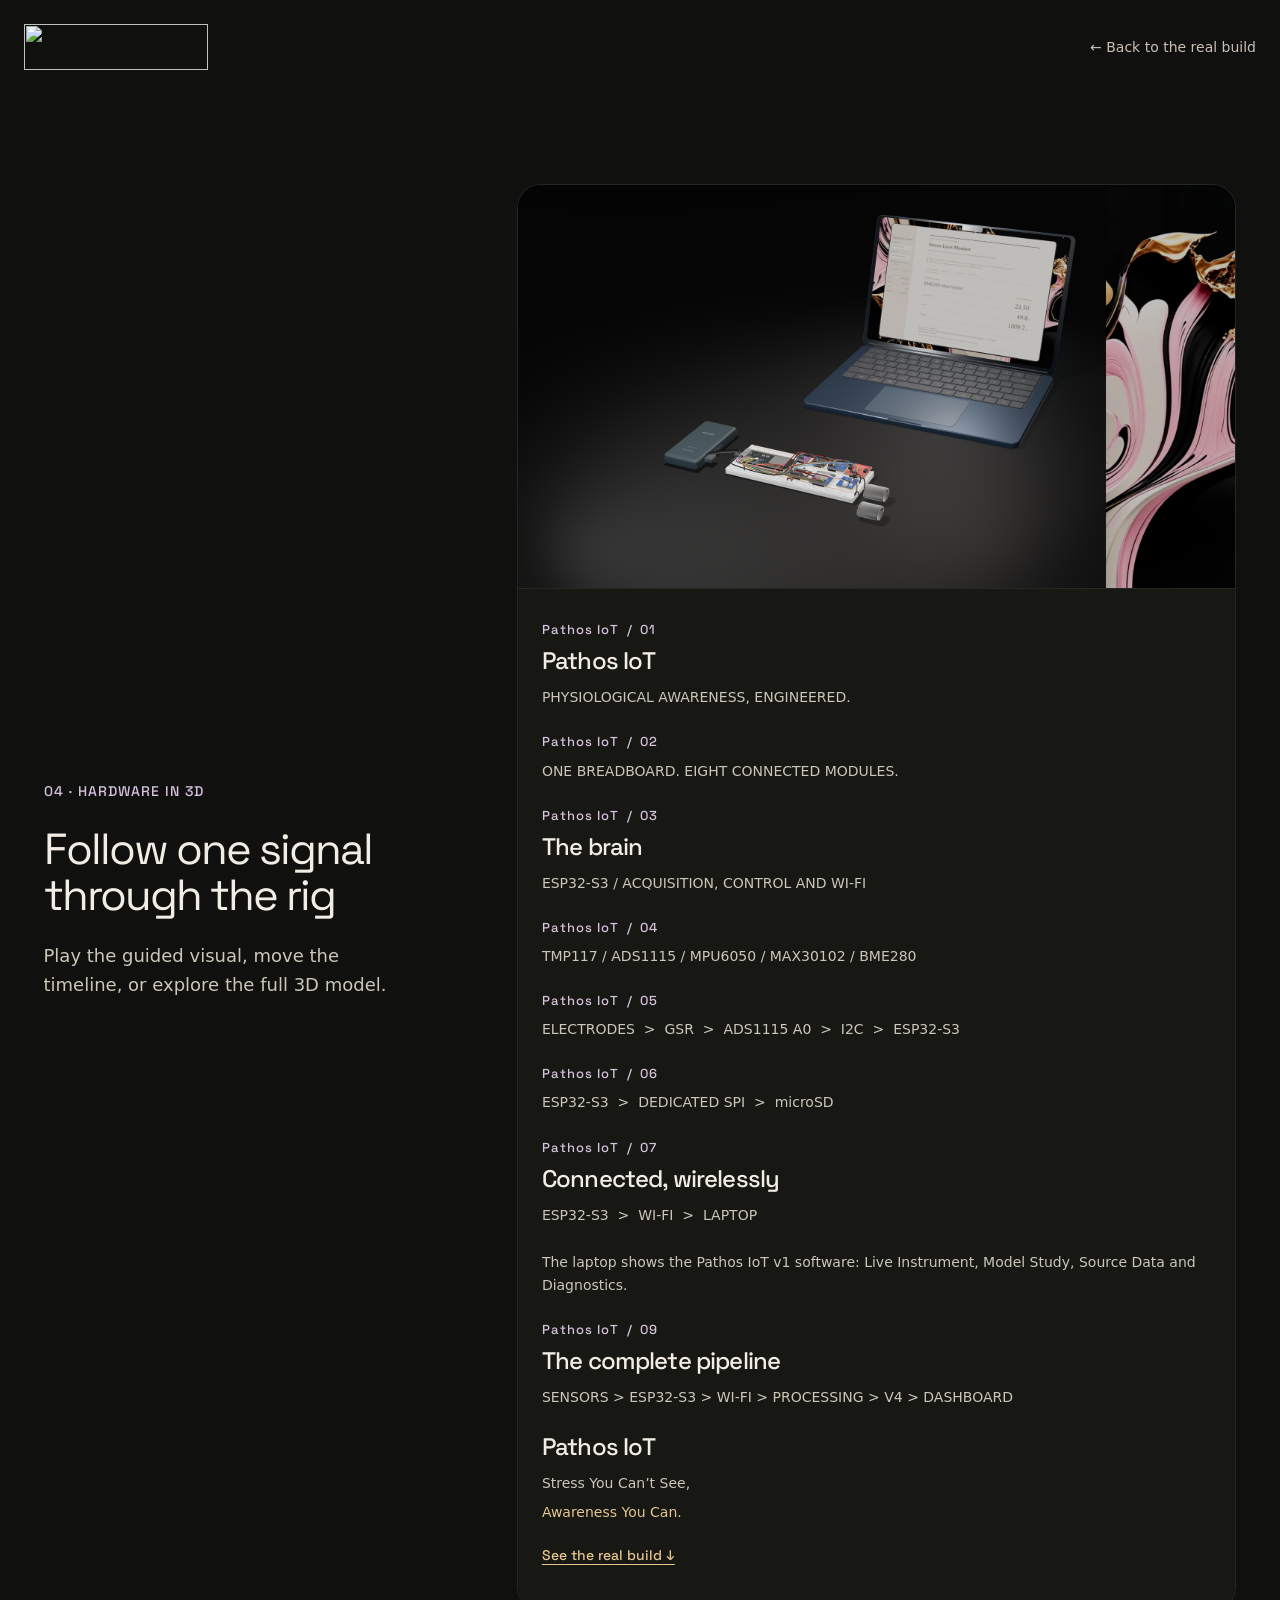
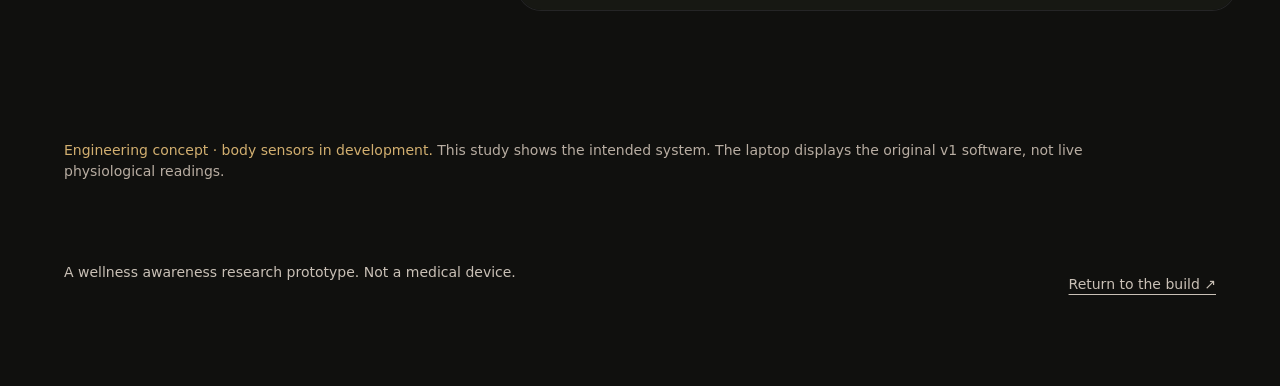
==== hardware.html @ 77ce7b6a "Unify accessible design and add adaptive guided hardware playback" ====
<!doctype html>
<html lang="en">
<head>
<meta charset="utf-8">
<meta name="viewport" content="width=device-width, initial-scale=1">
<meta name="theme-color" content="#10100e">
<meta name="description" content="Explore the Pathos IoT hardware concept, from sensors to the dashboard. An interactive engineering study; body sensors are in development.">
<title>Inside the build — Pathos IoT</title>
<link rel="icon" href="favicon.ico" sizes="any">
    <link rel="icon" href="assets/brand/pathos-iot-icon.svg" type="image/svg+xml">
<link rel="stylesheet" href="integrated.css">
<link rel="preload" href="assets/fonts/eb-garamond-latin-400.woff2" as="font" type="font/woff2" crossorigin>
<link rel="preload" href="assets/fonts/figtree-latin-variable.woff2" as="font" type="font/woff2" crossorigin>
<style>
@font-face{font-family:"EB Garamond";font-weight:400;font-style:normal;font-display:swap;src:url("assets/fonts/eb-garamond-latin-400.woff2") format("woff2")}
@font-face{font-family:"Figtree";font-weight:300 900;font-style:normal;font-display:swap;src:url("assets/fonts/figtree-latin-variable.woff2") format("woff2")}
:root{--bg:#10100e;--ink:#f3eadf;--text:#c9c0b6;--gold:#96753e;--gold-light:#d2af70;--font-body:'Figtree',system-ui,sans-serif;--font-mono:ui-monospace,Consolas,monospace;--ease:cubic-bezier(.22,1,.36,1)}
*{box-sizing:border-box}html{scroll-behavior:smooth;scroll-padding-top:88px}body{margin:0;background:var(--bg);color:var(--text);font:16px/1.5 var(--font-body)}a{color:inherit;text-underline-offset:5px}button{font:inherit}:focus-visible{outline:2px solid #f0d7ff;outline-offset:4px}h1,h2,h3,p{margin:0}.wrap{width:min(100% - 48px,1200px);margin:auto}.study-nav{position:relative;z-index:20;display:flex;align-items:center;justify-content:space-between;padding:24px;gap:24px;max-width:1320px;margin:auto}.study-nav a{min-height:44px;display:inline-flex;align-items:center;gap:12px;text-decoration:none}.study-brand{letter-spacing:.2em;font-weight:600;color:var(--ink)}.study-back{font-size:14px}.prototype{padding-top:40px}.prototype-head{max-width:900px}.eyebrow{font-size:12px;line-height:16px;letter-spacing:.16em;text-transform:uppercase;color:var(--gold-light);margin-bottom:16px}.heading-2{font-family:'EB Garamond',Georgia,serif;font-size:60px;line-height:1;font-weight:400;color:var(--ink);text-wrap:balance}.sec-tag{margin-top:24px;max-width:640px;font-size:16px}.study-status{margin:24px auto 32px;max-width:1200px;padding:0 24px;color:#b8ada2;font-size:14px}.study-status strong{font-weight:500;color:var(--gold-light)}.study-foot{max-width:1200px;margin:auto;padding:48px 24px 80px;display:flex;justify-content:space-between;gap:24px;flex-wrap:wrap;font-size:14px}.study-foot a{min-height:44px;display:inline-flex;align-items:center}.hw-stage{border-width:1px;border-color:#4b4339;border-radius:16px;box-shadow:none}.hw-bar{background:#171510;color:#b8ada2}.hw-rail-btn{min-height:44px;color:#b8ada2;font-family:var(--font-body);font-size:12px}.hw-rail-btn.is-past{color:#b8ada2}.hw-rail-btn.is-on{color:#e7c78b}.hw-skip,.hw-360,.hw-orbit-btn,.hw-orbit-exit,.hw-label-x{min-height:44px}.hw-orbit-btn,.hw-label-x{min-width:44px}.hw-label-card{padding-right:52px}.hw-clock{color:#b8ada2}.hw-scrub span{background:var(--gold-light)}.hw-hud{--serif:'EB Garamond',Georgia,serif;--sans:var(--font-body)}.study-fallback{padding:24px;max-width:680px;margin:auto}.study-fallback p+p{margin-top:16px}
html.hw-reduced{scroll-behavior:auto}html.hw-reduced .hw-track{height:auto}html.hw-reduced .hw-stage{position:relative;top:0}html.hw-reduced .hw-view{bottom:96px}html.hw-reduced .hw-rail{left:12px;right:12px;top:auto;bottom:8px;transform:none;display:grid;grid-template-columns:repeat(5,1fr);gap:0}html.hw-reduced .hw-rail-btn{display:flex;justify-content:center;padding:0 4px}html.hw-reduced .hw-rail-btn .l{display:none}html.hw-reduced .hw-rail-btn .n{padding:0}html.hw-reduced .hw-rail-btn .n::after{display:none}html.hw-reduced .hw-stage *,html.hw-reduced .hw-stage *::before{animation:none!important;transition:none!important}.hw-reduced .sec-tag::after{content:' Motion is paused. Select a numbered chapter to inspect it.'}
@media(max-width:800px){.heading-2{font-size:48px}.study-nav{padding:16px 24px;gap:16px}.study-back{font-size:12px}.prototype{padding-top:24px}.hw-stage{min-height:0;height:calc(100svh - 96px);width:calc(100% - 32px)}.hw-bar{height:56px}.hw-view{inset:56px 0 0}.hw-orbit-ui{max-width:calc(100% - 16px)}.hw-orbit-exit{font-size:12px}.hw-skip{display:flex;align-items:center}.hw-clock{display:none}.hw-360 span{display:inline}.hw-360{font-size:12px}.hw-rail{display:flex;left:8px;right:8px;top:auto;bottom:8px;transform:none;justify-content:flex-start;overflow-x:auto;scrollbar-width:thin}.hw-rail-btn{flex:0 0 44px;min-width:44px;min-height:44px;padding:0 2px}.hw-rail-btn .l{display:none}.hw-rail-btn .n{padding:0}.hw-rail-btn .n::after{display:none}.hw-view{bottom:56px}}
@media(max-width:380px){.heading-2{font-size:36px}.study-nav{align-items:flex-start}.study-back{max-width:130px;text-align:right}.hw-360 span{display:none}}
.study-skip{position:fixed;top:12px;left:12px;z-index:100;transform:translateY(-160%);background:#e6d4ec;color:#10100e;padding:12px 24px;text-decoration:none}.study-skip:focus{transform:none}
</style>
<script type="importmap">{"imports":{"three":"./assets/vendor/three/three.module.js","three/addons/":"./assets/vendor/three/addons/"}}</script>
  <link rel="stylesheet" href="brand.css">
</head>
<body>
<a class="study-skip" href="#main">Skip to content</a>
<nav class="study-nav" aria-label="Hardware study"><a class="study-brand pathos-iot-brand" href="./" aria-label="Pathos IoT home"><img class="brand-logo" src="assets/brand/pathos-iot-logo.svg" alt="" aria-hidden="true" width="224" height="56"></a><a class="study-back" href="./#product">← Back to the real build</a></nav>
<main id="main">
    <section id="prototype" class="prototype hw-experience" aria-label="Pathos IoT hardware, two ways to explore" data-hw-renderer="guided">
  <div class="wrap hw-experience-shell">
    <div class="hw-experience-copy">
      <header class="sec-head sys-head prototype-head" data-reveal>
                <p class="eyebrow">04 &middot; Hardware in 3D</p>
                <h1 class="heading-2">Follow one signal through the&nbsp;rig</h1>
                <p class="body-3 sec-tag">Play the guided visual, move the timeline, or explore the full 3D model.</p>
            </header>
      <button type="button" class="hw-start" id="hwStart"><span id="hwStartText">Start walkthrough</span><span aria-hidden="true">→</span></button>
      <p class="hw-experience-invite">Want a closer look? Switch to <button type="button" id="hwExplore3D">3D Walkthrough</button>.</p>
      <p class="hw-mode-note" id="hwModeNote" role="status" aria-live="polite">Guided visual is ready to explore.</p>
    </div>
    <div class="hw-experience-main">
      <div class="hw-mode-tabs" role="tablist" aria-label="Hardware viewing mode">
        <button type="button" role="tab" id="hwGuidedTab" aria-selected="true" aria-controls="hwExperiencePanel" tabindex="0" data-hw-mode="guided">Guided Visual</button>
        <button type="button" role="tab" id="hw3DTab" aria-selected="false" aria-controls="hwExperiencePanel" tabindex="-1" data-hw-mode="3d">3D Walkthrough</button>
      </div>
      <div class="hw-experience-panel" id="hwExperiencePanel" role="tabpanel" aria-labelledby="hwGuidedTab">
        <div class="hw-track" id="hwTrack" data-hw-compact="true">
            <div class="hw-stage" id="hwStage">
                <div class="hw-bar">
                    <span class="hw-file"><i class="dot" aria-hidden="true"></i>pathos-hardware.glb</span>
                    <span class="hw-clock" aria-hidden="true"><span id="hwFrame">0001</span> / 2880</span>
                    <button type="button" class="hw-360" id="hw360" aria-pressed="false" hidden><svg viewBox="0 0 20 20" width="15" height="15" aria-hidden="true"><ellipse cx="10" cy="10" rx="8" ry="3.4" fill="none" stroke="currentColor" stroke-width="1.5"/><path d="M14.6 5.6l2.2.9-.9 2.2" fill="none" stroke="currentColor" stroke-width="1.5" stroke-linecap="round" stroke-linejoin="round"/></svg><span>360&deg; view</span></button>
                    <a class="hw-skip" href="./#product">Skip to the build &darr;</a>
                </div>
                <div class="hw-view" id="hwView">
                    <img class="hw-poster" id="hwPoster" src="assets/pathos-hardware-poster.webp" alt="The Pathos IoT prototype on a matte black table: the breadboard rig with its power bank and finger electrodes beside a midnight MacBook showing the Pathos IoT Stress-Lysis Monitor." width="1600" height="900" decoding="async">
                    <p class="hw-status" id="hwStatus" role="status">Preparing the guided visual…</p>
                    <span class="hw-tip" id="hwTip" hidden></span>
                    <div class="hw-label" id="hwLabel" role="status" hidden>
                        <i class="hw-label-dot" aria-hidden="true"></i>
                        <div class="hw-label-card"><strong></strong><span class="hw-label-d"></span><button type="button" class="hw-label-x" aria-label="Close label">&times;</button></div>
                    </div>
                    <div class="hw-orbit-ui" id="hwOrbitUi" hidden>
                        <span class="hw-orbit-hint">Drag to look around &middot; tap a part to label it</span>
                        <button type="button" class="hw-orbit-btn" id="hwZoomIn" aria-label="Zoom in">+</button>
                        <button type="button" class="hw-orbit-btn" id="hwZoomOut" aria-label="Zoom out">&minus;</button>
                        <button type="button" class="hw-orbit-exit" id="hwExit360">Back to walkthrough</button>
                    </div>

                </div>

                <div class="hw-scrub" aria-hidden="true"><span id="hwScrub"></span></div>
            </div>
        </div>
        <div class="hw-player-controls">
          <button type="button" class="hw-play" id="hwPlay" aria-label="Play walkthrough"><span id="hwPlayIcon" aria-hidden="true"><svg viewBox="0 0 16 16" width="14" height="14" fill="currentColor"><path d="M4 2.5 13 8l-9 5.5Z"/></svg></span><span id="hwPlayText">Play</span></button>
          <label class="hw-sr" for="hwSeek">Walkthrough position</label>
          <input type="range" class="hw-seek" id="hwSeek" min="0" max="1000" step="1" value="0" aria-valuetext="Start of the walkthrough">
          <output class="hw-time" id="hwTime" for="hwSeek">0:00 / 0:48</output>
        </div>
        <div class="hw-hud" id="hwHud" aria-live="polite">
                        <article class="hw-chapter" data-hw-current="true" data-shot-start="1" data-shot-end="298" data-start="1" data-end="286" data-rail="Overview">
                            <p class="hw-eyebrow">Pathos IoT&nbsp;&nbsp;/&nbsp;&nbsp;01</p>
                            <h3 class="hw-title hw-title--intro">Pathos IoT</h3>
                            <div class="hw-plate hw-plate--short"><p class="hw-caption">PHYSIOLOGICAL AWARENESS, ENGINEERED.</p></div>
                        </article>
                        <article class="hw-chapter" data-hw-current="false" data-shot-start="298" data-shot-end="688" data-start="298" data-end="676" data-rail="Exploded view">
                            <p class="hw-eyebrow">Pathos IoT&nbsp;&nbsp;/&nbsp;&nbsp;02</p>
                            <div class="hw-plate"><p class="hw-caption">ONE BREADBOARD. EIGHT CONNECTED MODULES.</p></div>
                        </article>
                        <article class="hw-chapter" data-hw-current="false" data-shot-start="688" data-shot-end="898" data-start="688" data-end="886" data-rail="The brain">
                            <p class="hw-eyebrow">Pathos IoT&nbsp;&nbsp;/&nbsp;&nbsp;03</p>
                            <h3 class="hw-title">The brain</h3>
                            <div class="hw-plate"><p class="hw-caption">ESP32-S3 / ACQUISITION, CONTROL AND WI-FI</p></div>
                        </article>
                        <article class="hw-chapter" data-hw-current="false" data-shot-start="898" data-shot-end="1198" data-start="898" data-end="1194" data-rail="Sensor highway">
                            <p class="hw-eyebrow">Pathos IoT&nbsp;&nbsp;/&nbsp;&nbsp;04</p>
                            <div class="hw-plate"><p class="hw-caption">TMP117 / ADS1115 / MPU6050 / MAX30102 / BME280</p></div>
                        </article>
                        <article class="hw-chapter" data-hw-current="false" data-shot-start="1198" data-shot-end="1498" data-start="1198" data-end="1486" data-rail="GSR data path">
                            <p class="hw-eyebrow">Pathos IoT&nbsp;&nbsp;/&nbsp;&nbsp;05</p>
                            <div class="hw-plate"><p class="hw-caption">ELECTRODES&nbsp;&nbsp;&gt;&nbsp;&nbsp;GSR&nbsp;&nbsp;&gt;&nbsp;&nbsp;ADS1115 A0&nbsp;&nbsp;&gt;&nbsp;&nbsp;I2C&nbsp;&nbsp;&gt;&nbsp;&nbsp;ESP32-S3</p></div>
                        </article>
                        <article class="hw-chapter" data-hw-current="false" data-shot-start="1498" data-shot-end="1678" data-start="1498" data-end="1666" data-rail="Storage">
                            <p class="hw-eyebrow">Pathos IoT&nbsp;&nbsp;/&nbsp;&nbsp;06</p>
                            <div class="hw-plate"><p class="hw-caption">ESP32-S3&nbsp;&nbsp;&gt;&nbsp;&nbsp;DEDICATED SPI&nbsp;&nbsp;&gt;&nbsp;&nbsp;microSD</p></div>
                        </article>
                        <article class="hw-chapter" data-hw-current="false" data-shot-start="1678" data-shot-end="1948" data-start="1678" data-end="1936" data-rail="Wi-Fi">
                            <p class="hw-eyebrow">Pathos IoT&nbsp;&nbsp;/&nbsp;&nbsp;07</p>
                            <h3 class="hw-title">Connected, wirelessly</h3>
                            <div class="hw-plate"><p class="hw-caption">ESP32-S3&nbsp;&nbsp;&gt;&nbsp;&nbsp;WI-FI&nbsp;&nbsp;&gt;&nbsp;&nbsp;LAPTOP</p></div>
                        </article>
                        <article class="hw-chapter" data-hw-current="false" data-shot-start="1948" data-shot-end="2248" data-start="0" data-end="0" data-rail="Laptop">
                            <p class="hw-sr">The laptop shows the Pathos IoT v1 software: Live Instrument, Model Study, Source Data and Diagnostics.</p>
                        </article>
                        <article class="hw-chapter" data-hw-current="false" data-shot-start="2248" data-shot-end="2518" data-start="2248" data-end="2506" data-rail="Full pipeline">
                            <p class="hw-eyebrow">Pathos IoT&nbsp;&nbsp;/&nbsp;&nbsp;09</p>
                            <h3 class="hw-title">The complete pipeline</h3>
                            <div class="hw-plate"><p class="hw-caption">SENSORS &gt; ESP32-S3 &gt; WI-FI &gt; PROCESSING &gt; V4 &gt; DASHBOARD</p></div>
                        </article>
                        <article class="hw-chapter hw-chapter--final" data-hw-current="false" data-shot-start="2518" data-shot-end="2881" data-start="2598" data-end="2881" data-rail="Reassembly">
                            <h3 class="hw-title hw-title--final">Pathos IoT</h3>
                            <div class="hw-plate hw-plate--final"><p class="hw-line hw-line--ink">Stress You Can&rsquo;t See,</p><p class="hw-line hw-line--gold">Awareness You Can.</p></div>
                            <a class="hw-cta" href="./#product">See the real build &darr;</a>
                        </article>
                    </div>
      </div>
      <nav class="hw-rail" id="hwRail" aria-label="Walkthrough chapters"></nav>
    </div>
  </div>
</section>


<p class="study-status"><strong>Engineering concept · body sensors in development.</strong> This study shows the intended system. The laptop displays the original v1 software, not live physiological readings.</p>
<noscript><div class="study-fallback"><p>The still above shows the Pathos IoT concept. The working prototype uses an ESP32 and BME280 room sensor; physiological sensors are part of MVP 2.</p><p>Enable JavaScript for the interactive hardware study, or <a href="./#product">see the real prototype photographs</a>.</p></div></noscript>
</main>
<footer class="study-foot"><p>A wellness awareness research prototype. Not a medical device.</p><a href="./#product">Return to the build ↗</a></footer>
<script type="module" src="hardware-launch.js"></script>
</body>
</html>
---- integrated.css ----
/* styles.css */
/* ==========================================================================
   PATHOS — site styles
   Layout: narrow centred column, floating nav card, halftone hero art,
   product preview in a device frame. Palette: cream / black / gold / pink.
   ========================================================================== */

:root {
  --bg: #f3e9e1;
  --surface: #fbf7f2;
  --surface-2: #efe3d8;
  --ink: #0a0806;
  --text: #4a4038;
  --muted: #7d7166;
  --faint: #a2978b;
  --gold: #7b5d23;
  --gold-light: #d2af70;
  --pink: #f0a3bb;
  --pink-deep: #b8577a;
  --line: rgba(10, 8, 6, 0.09);
  --line-strong: rgba(10, 8, 6, 0.16);
  --live: #3f7a4a;

  --font-display: 'Geist', ui-sans-serif, system-ui, -apple-system, 'Segoe UI', sans-serif;
  --font-body: 'Geist', ui-sans-serif, system-ui, -apple-system, 'Segoe UI', sans-serif;
  --font-mono: 'Geist Mono', ui-monospace, 'SF Mono', Menlo, Consolas, monospace;

  --col: 800px;
  --wide: 1040px;
  --gutter: 20px;
  --nav-h: 64px;
  --ease: cubic-bezier(0.2, 0.7, 0.2, 1);
  --shadow-card: 0 1px 2px rgba(40, 25, 10, 0.05), 0 10px 30px -18px rgba(40, 25, 10, 0.25);
}

*, *::before, *::after { box-sizing: border-box; }
html { scroll-behavior: smooth; scroll-padding-top: 96px; -webkit-text-size-adjust: 100%; }
body {
  margin: 0;
  background: var(--bg);
  color: var(--text);
  font-family: var(--font-body);
  font-size: 1rem;
  line-height: 1.55;
  -webkit-font-smoothing: antialiased;
  text-rendering: optimizeLegibility;
  overflow-x: clip;
}
img { display: block; max-width: 100%; height: auto; }
button, input, textarea, select { font: inherit; color: inherit; }
button { cursor: pointer; }
a { color: inherit; }
h1, h2, h3 { margin: 0; color: var(--ink); font-weight: 500; }
p { margin: 0; }
code { font-family: var(--font-mono); font-size: 0.86em; }
:focus-visible { outline: 2px solid var(--gold); outline-offset: 3px; border-radius: 4px; }

.skip-link { position: absolute; left: 12px; top: -48px; z-index: 200; padding: 8px 12px; background: var(--ink); color: var(--bg); border-radius: 6px; }
.skip-link:focus { top: 12px; }

.wrap { width: 100%; max-width: calc(var(--wide) + var(--gutter) * 2); margin: 0 auto; padding: 0 var(--gutter); }
.wrap--narrow { max-width: calc(var(--col) + var(--gutter) * 2); }

.accent { color: var(--gold); }
.accent--mono { font-family: var(--font-mono); font-weight: 400; letter-spacing: -0.04em; }

/* ---------- Buttons ---------- */

.btn {
  display: inline-flex; align-items: center; justify-content: center; gap: 8px;
  min-height: 40px; padding: 0 16px;
  font-size: 0.875rem; font-weight: 500; text-decoration: none;
  border: 0; border-radius: 8px;
  transition: transform 0.2s var(--ease), background 0.2s, box-shadow 0.2s;
}
.btn-dark { background: var(--ink); color: var(--bg); box-shadow: 0 1px 0 rgba(255,255,255,0.12) inset, 0 6px 16px -8px rgba(10,8,6,0.6); }
.btn-dark:hover { background: #2a231d; transform: translateY(-1px); }
.btn-dark:active { transform: translateY(0); }

/* ---------- Floating nav ---------- */

.nav-wrap { position: fixed; top: 14px; left: 0; right: 0; z-index: 100; padding: 0 var(--gutter); pointer-events: none; }
.nav {
  pointer-events: auto;
  position: relative;
  max-width: 560px; margin: 0 auto;
  display: flex; align-items: center; justify-content: space-between;
  height: 50px; padding: 0 8px 0 16px;
  background: rgba(251, 247, 242, 0.97);
  border: 1px solid rgba(10, 8, 6, 0.06);
  border-radius: 14px;
  box-shadow: 0 1px 2px rgba(40, 25, 10, 0.04), 0 12px 32px -20px rgba(40, 25, 10, 0.35);
  transition: box-shadow 0.3s, background 0.3s;
}
.nav.scrolled { background: #fbf7f2; box-shadow: 0 1px 2px rgba(40, 25, 10, 0.06), 0 16px 40px -18px rgba(40, 25, 10, 0.45); }

.brand { display: inline-flex; align-items: center; gap: 8px; text-decoration: none; color: var(--ink); font-weight: 600; font-size: 1.0625rem; letter-spacing: -0.02em; }
.brand-mark { color: var(--ink); }

.menu-btn {
  width: 40px; height: 40px; padding: 0; border: 0; background: transparent; border-radius: 10px;
  display: grid; place-content: center; gap: 4px;
}
.menu-btn:hover { background: rgba(10, 8, 6, 0.05); }
.menu-btn span { display: block; width: 18px; height: 1.6px; background: var(--ink); border-radius: 2px; transition: transform 0.3s var(--ease), opacity 0.2s; }
.nav.open .menu-btn span:nth-child(1) { transform: translateY(5.6px) rotate(45deg); }
.nav.open .menu-btn span:nth-child(2) { opacity: 0; }
.nav.open .menu-btn span:nth-child(3) { transform: translateY(-5.6px) rotate(-45deg); }

.menu {
  position: absolute; top: calc(100% + 8px); left: 0; right: 0;
  display: grid; grid-template-columns: 1fr 1fr; gap: 2px;
  padding: 8px;
  background: var(--surface);
  border: 1px solid rgba(10, 8, 6, 0.06);
  border-radius: 14px;
  box-shadow: 0 20px 50px -24px rgba(40, 25, 10, 0.5);
  opacity: 0; transform: translateY(-6px) scale(0.98); transform-origin: top center;
  visibility: hidden;
  transition: opacity 0.22s var(--ease), transform 0.3s var(--ease), visibility 0s linear 0.3s;
}
.nav.open .menu { opacity: 1; transform: none; visibility: visible; transition-delay: 0s; }
.nav-link { padding: 10px 12px; border-radius: 9px; font-size: 0.875rem; text-decoration: none; color: var(--text); transition: background 0.15s, color 0.15s; }
.nav-link:hover { background: var(--surface-2); color: var(--ink); }
.nav-link--cta { grid-column: 1 / -1; background: var(--ink); color: var(--bg); text-align: center; margin-top: 4px; }
.nav-link--cta:hover { background: #2a231d; color: var(--bg); }

/* ---------- Hero ---------- */

.hero { position: relative; padding: 150px var(--gutter) 56px; overflow-x: clip; overflow-y: visible; }
.hero-inner { position: relative; z-index: 2; max-width: 760px; margin: 0 auto; text-align: center; }

.announce {
  display: inline-flex; align-items: center; gap: 6px;
  padding: 6px 11px;
  font-size: 0.8125rem; font-weight: 500; text-decoration: none;
  color: var(--bg); background: var(--gold);
  border-radius: 7px;
  box-shadow: 0 1px 0 rgba(255,255,255,0.18) inset, 0 6px 16px -8px rgba(123, 93, 35, 0.8);
  transition: transform 0.2s var(--ease), background 0.2s;
}
.announce:hover { background: #8c6b2a; transform: translateY(-1px); }
.announce svg { transition: transform 0.2s var(--ease); }
.announce:hover svg { transform: translateX(2px); }

.hero-title {
  margin-top: 34px;
  font-size: clamp(2.125rem, 4.4vw, 3.5rem);
  line-height: 1.08;
  letter-spacing: -0.035em;
  font-weight: 500;
}
.hero-sub { margin: 22px auto 0; max-width: 30em; font-size: 1.0625rem; color: var(--text); }
.hero-cta { margin-top: 28px; }

.halftone { position: absolute; z-index: 1; pointer-events: none; display: block; height: auto; will-change: transform; }
.halftone--hand { width: min(31vw, 450px); left: max(-2vw, -30px); top: 410px; }
.halftone--board { width: min(31vw, 450px); right: max(-2vw, -30px); top: 96px; }
.halftone.settled { animation: drift 8s ease-in-out infinite; }
.halftone--board.settled { animation-delay: -4s; }
.hero-off .halftone { animation-play-state: paused; }
@keyframes drift { 0%, 100% { transform: translateY(0); } 50% { transform: translateY(-8px); } }

.logos {
  position: relative; z-index: 2;
  list-style: none; margin: 72px auto 0; padding: 0;
  max-width: 820px;
  display: flex; flex-wrap: wrap; justify-content: center; align-items: center; gap: 18px 40px;
  color: #8f857a;
}
.logo { font-size: 1.0625rem; line-height: 1; white-space: nowrap; transition: color 0.2s; }
.logo:hover { color: var(--ink); }
.logo--serif { font-family: Georgia, 'Times New Roman', serif; font-size: 1.125rem; font-style: italic; }
.logo--caps { font-size: 0.75rem; font-weight: 600; letter-spacing: 0.14em; text-transform: uppercase; display: inline-flex; flex-direction: column; align-items: center; gap: 3px; }
.logo--caps small { font-size: 0.53125rem; letter-spacing: 0.22em; font-weight: 500; }
.logo--heavy { font-weight: 700; font-size: 1.25rem; letter-spacing: -0.03em; }
.logo--wide { font-weight: 600; letter-spacing: 0.02em; }
.logo--mono { font-family: var(--font-mono); font-size: 0.9375rem; }
.logo--light { font-weight: 400; font-size: 1.1875rem; letter-spacing: -0.02em; }

/* ---------- Device tour (scroll-driven) ----------
   The section is tall; .device-stage sticks to the viewport while main.js maps
   scroll progress to the iPad's rotation and to which screenshot is showing. */

.device-section { position: relative; z-index: 3; height: 440vh; }
.device-stage {
  position: sticky; top: 0; height: 100svh;
  display: flex; flex-direction: column; align-items: center; justify-content: center;
  padding: 80px var(--gutter) 20px;
  perspective: 1800px;
}
.device {
  --rx: 0deg; --ry: 0deg; --rz: 0deg; --s: 1;
  position: relative;
  width: min(960px, 100%, calc((100svh - 230px) * 1.43));
  padding: 12px;
  border-radius: 30px;
  background: linear-gradient(160deg, #46413b 0%, #1c1916 55%, #2a2622 100%);
  box-shadow: 0 0 0 1px #0a0806, inset 0 0 0 1px rgba(255, 255, 255, 0.09);
  transform: rotateX(var(--rx)) rotateY(var(--ry)) rotateZ(var(--rz)) scale(var(--s));
  will-change: transform;
}
/* Static floor shadow (not part of the rotating layer, so it never re-composites with it). */
.device-shadow {
  width: min(900px, 92%); height: 46px; margin-top: -22px;
  background: radial-gradient(50% 50% at 50% 50%, rgba(40, 25, 10, 0.34), rgba(40, 25, 10, 0) 70%);
  pointer-events: none;
}
.device::before { /* front camera */
  content: ""; position: absolute; top: 50%; left: 5px; width: 4px; height: 4px; margin-top: -2px;
  border-radius: 50%; background: #0d0b09; box-shadow: inset 0 0 0 1px rgba(255,255,255,0.08);
}
.device-screen {
  border-radius: 19px; overflow: hidden;
  padding: 3.2%;
  background: #1a1612 url('assets/marble-sm.webp') center 35% / cover no-repeat;
}
.screen-window {
  position: relative; aspect-ratio: 1600 / 1100;
  border-radius: 10px; overflow: hidden;
  background: #ede7dd;
  box-shadow: 0 0 0 1px rgba(255, 255, 255, 0.35), 0 10px 22px -12px rgba(0, 0, 0, 0.55);
}
.screen-shot {
  position: absolute; inset: 0; width: 100%; height: 100%; object-fit: cover;
  opacity: 0; transform: scale(1.02);
  transition: opacity 0.42s var(--ease), transform 0.7s var(--ease);
}
.screen-shot.is-on { opacity: 1; transform: none; }

.device-meta { width: min(960px, 100%); margin-top: 4px; display: grid; justify-items: center; gap: 12px; }
.device-steps {
  list-style: none; margin: 0; padding: 4px;
  display: flex; gap: 2px;
  background: var(--surface); border: 1px solid var(--line); border-radius: 12px;
  box-shadow: var(--shadow-card);
}
.step-btn {
  display: inline-flex; align-items: center; gap: 7px;
  height: 34px; padding: 0 12px;
  border: 0; border-radius: 9px; background: transparent;
  font-size: 0.84375rem; color: var(--muted); white-space: nowrap;
  transition: background 0.25s var(--ease), color 0.25s;
}
.step-btn span { font-family: var(--font-mono); font-size: 0.71875rem; color: var(--faint); transition: color 0.25s; }
.step-btn:hover { color: var(--ink); }
.step-btn.is-on { background: var(--ink); color: var(--bg); }
.step-btn.is-on span { color: var(--gold-light); }
.device-captions { position: relative; width: 100%; max-width: 620px; height: 3em; text-align: center; }
.device-caption {
  position: absolute; inset: 0; font-size: 0.90625rem; color: var(--text);
  opacity: 0; transform: translateY(6px);
  transition: opacity 0.35s var(--ease), transform 0.45s var(--ease);
}
.device-caption.is-on { opacity: 1; transform: none; }

/* ---------- Sections ---------- */

.section { padding: 96px 0; }
.cv { content-visibility: auto; contain-intrinsic-size: auto 900px; }

.sec-head { max-width: 620px; margin: 0 auto 44px; text-align: center; }
.eyebrow {
  display: inline-flex; align-items: center; gap: 8px;
  font-family: var(--font-mono); font-size: 0.78125rem; color: var(--muted);
  margin-bottom: 14px;
}
.eyebrow::before { content: ""; width: 6px; height: 6px; border-radius: 2px; background: var(--gold); }
.sec-head h2 { font-size: clamp(1.875rem, 4vw, 2.75rem); line-height: 1.1; letter-spacing: -0.03em; }
.sec-head p:not(.eyebrow) { margin-top: 14px; font-size: 1.03125rem; }
.sec-head a { color: var(--gold); text-underline-offset: 3px; }

.grid { display: grid; gap: 14px; }
.grid--3 { grid-template-columns: repeat(3, 1fr); }
.grid--4 { grid-template-columns: repeat(4, 1fr); }
ol.grid { list-style: none; margin: 0; padding: 0; }

.card, .panel {
  background: var(--surface);
  border: 1px solid var(--line);
  border-radius: 16px;
  box-shadow: var(--shadow-card);
}
.card { padding: 20px; transition: transform 0.35s var(--ease), box-shadow 0.35s var(--ease); }
.card:hover { transform: translateY(-3px); box-shadow: 0 1px 2px rgba(40,25,10,0.05), 0 18px 40px -20px rgba(40,25,10,0.35); }
.card-kicker { color: var(--ink); font-weight: 500; font-size: 0.96875rem; margin-bottom: 8px; letter-spacing: -0.01em; }
.card-text { font-size: 0.90625rem; color: var(--text); }
.card h3 { font-size: 1rem; margin: 10px 0 6px; letter-spacing: -0.01em; }

.statement { max-width: 640px; margin: 36px auto 0; text-align: center; font-size: 1.1875rem; line-height: 1.45; color: var(--ink); letter-spacing: -0.015em; }
.statement em { font-style: normal; font-family: var(--font-mono); font-size: 0.92em; color: var(--gold); letter-spacing: -0.03em; }

.step { font-family: var(--font-mono); font-size: 0.78125rem; color: var(--gold); }

.pill { display: inline-flex; align-items: center; gap: 6px; padding: 3px 9px; border-radius: 6px; font-size: 0.75rem; font-weight: 500; background: var(--surface-2); color: var(--muted); white-space: nowrap; }
.pill::before { content: ""; width: 6px; height: 6px; border-radius: 50%; background: currentColor; opacity: 0.6; }
.pill--live { background: #e3ead9; color: var(--live); }
.pill--live::before { opacity: 1; animation: pulse 2s ease-in-out infinite; }
.pill--no { background: #f6dde4; color: var(--pink-deep); }
@keyframes pulse { 50% { opacity: 0.25; } }

/* Sensors */
.panel { overflow: hidden; }
.sensor-row {
  display: grid; grid-template-columns: 1.1fr 0.9fr 2fr auto; gap: 20px; align-items: baseline;
  padding: 16px 22px; border-top: 1px solid var(--line);
  transition: background 0.2s;
}
.sensor-row:hover:not(.sensor-row--head) { background: rgba(255,255,255,0.6); }
.sensor-row--head { border-top: 0; padding-top: 14px; padding-bottom: 12px; font-family: var(--font-mono); font-size: 0.71875rem; color: var(--faint); background: var(--surface-2); }
.sensor-row h3 { font-size: 0.9375rem; font-weight: 500; }
.sensor-row code { color: var(--gold); font-size: 0.8125rem; }
.sensor-row p { font-size: 0.90625rem; }

/* Callout */
.callout { max-width: 680px; margin: 28px auto 0; padding: 18px 22px; border-radius: 14px; background: var(--ink); color: #d8cdc2; }
.callout-label { font-family: var(--font-mono); font-size: 0.78125rem; color: var(--gold-light); margin-bottom: 6px; }
.callout p:last-child { font-size: 0.90625rem; }

/* Hardware */
.checks, .lines { list-style: none; margin: 0; padding: 0; }
.checks li, .lines li { position: relative; padding: 7px 0 7px 22px; font-size: 0.90625rem; border-top: 1px solid var(--line); }
.checks li:first-child, .lines li:first-child { border-top: 0; }
.checks li::before { content: ""; position: absolute; left: 2px; top: 14px; width: 9px; height: 5px; border-left: 1.8px solid var(--live); border-bottom: 1.8px solid var(--live); transform: rotate(-45deg); }
.checks--open li::before { width: 9px; height: 9px; top: 12px; border: 1.5px solid var(--faint); border-radius: 3px; transform: none; }
.lines li { padding-left: 16px; }
.lines li::before { content: ""; position: absolute; left: 2px; top: 16px; width: 5px; height: 5px; border-radius: 2px; background: var(--gold-light); }
.specs { margin: 0; font-size: 0.875rem; }
.specs > div { display: flex; justify-content: space-between; gap: 12px; padding: 7px 0; border-top: 1px solid var(--line); }
.specs > div:first-child { border-top: 0; }
.specs dt { font-family: var(--font-mono); font-size: 0.75rem; color: var(--faint); }
.specs dd { margin: 0; color: var(--ink); text-align: right; }

/* Gallery */
.gallery { display: grid; grid-template-columns: repeat(3, 1fr); gap: 14px; }
.shot {
  position: relative; display: block; width: 100%; margin: 0; padding: 0;
  border: 1px solid var(--line); border-radius: 16px; overflow: hidden;
  background: var(--surface); text-align: left; cursor: zoom-in;
  box-shadow: var(--shadow-card);
  transition: transform 0.35s var(--ease), box-shadow 0.35s var(--ease);
}
.shot:hover { transform: translateY(-3px); box-shadow: 0 18px 40px -20px rgba(40,25,10,0.4); }
.shot img { width: 100%; aspect-ratio: 4 / 5; object-fit: cover; transition: opacity 0.6s var(--ease), transform 0.9s var(--ease); }
.shot img.loaded { opacity: 1; transform: none; }
.shot img.fade-in { animation: img-in 0.6s var(--ease) both; }
@keyframes img-in { from { opacity: 0; transform: scale(1.03); } to { opacity: 1; transform: none; } }
.shot--portrait img { aspect-ratio: 952 / 1652; max-height: 520px; object-position: top; }
.shot-caption { display: block; padding: 12px 14px 14px; }
.shot-caption-text strong { display: block; font-size: 0.875rem; font-weight: 500; color: var(--ink); }
.shot-caption-text span { display: block; margin-top: 2px; font-size: 0.8125rem; color: var(--muted); }
.shot.is-missing { cursor: default; }
.shot.is-missing img { display: none; }
.shot.is-missing::before { content: "Missing: " attr(data-missing-label); display: grid; place-items: center; aspect-ratio: 4 / 5; font-family: var(--font-mono); font-size: 0.75rem; color: var(--muted); }

/* Log */
.log { list-style: none; margin: 0; padding: 0; }
.log li { display: grid; grid-template-columns: 110px 1fr; gap: 18px; padding: 18px 22px; border-top: 1px solid var(--line); }
.log li:first-child { border-top: 0; }
.log time { font-family: var(--font-mono); font-size: 0.78125rem; color: var(--muted); padding-top: 2px; }
.log h3 { font-size: 1rem; margin-bottom: 2px; }
.log p { font-size: 0.90625rem; }
.log .is-now time { color: var(--gold); }
.log .is-now time::after { content: ""; display: inline-block; width: 6px; height: 6px; margin-left: 8px; border-radius: 50%; background: var(--pink-deep); vertical-align: 1px; animation: pulse 2s ease-in-out infinite; }

/* Partners */
.partners { display: grid; grid-template-columns: 1.6fr 0.9fr; gap: 14px; align-items: start; }
.partner-list > div { padding: 16px 22px; border-top: 1px solid var(--line); }
.partner-list > div:first-child { border-top: 0; }
.partner-list h3 { font-size: 0.96875rem; margin-bottom: 2px; }
.partner-list p { font-size: 0.90625rem; }
.partners-side { display: grid; gap: 14px; }
.partners-side .callout { margin: 0; }

/* Roadmap */
.is-isnt { display: grid; grid-template-columns: 1fr 1fr; gap: 14px; margin-top: 14px; }
.is-isnt p { padding: 16px 20px; border-radius: 16px; border: 1px dashed var(--line-strong); font-size: 0.9375rem; color: var(--ink); }
.is-isnt .pill { margin-right: 8px; }

/* Workshops */
.workshop-list { list-style: none; margin: 0; padding: 0; }
.workshop-list li { display: grid; grid-template-columns: 40px 1fr 1.4fr; gap: 6px 18px; padding: 16px 22px; border-top: 1px solid var(--line); align-items: baseline; }
.workshop-list li:first-child { border-top: 0; }
.workshop-list h3 { font-size: 0.9375rem; }
.workshop-list p { font-size: 0.90625rem; }

/* Team */
.person { text-align: left; }
.initials { display: inline-grid; place-items: center; width: 40px; height: 40px; border-radius: 12px; background: var(--ink); color: var(--gold-light); font-family: var(--font-mono); font-size: 0.8125rem; }
.person h3 { margin-top: 16px; font-size: 1.0625rem; }
.role { font-family: var(--font-mono); font-size: 0.75rem; color: var(--gold); margin: 2px 0 10px; }
.fine { max-width: 640px; margin: 22px auto 0; text-align: center; font-size: 0.84375rem; color: var(--muted); }

/* Contact */
.contact {
  display: grid; grid-template-columns: 1fr 1fr; gap: 40px;
  padding: 40px; border-radius: 24px;
  background: var(--ink); color: #cfc4b8;
  box-shadow: 0 40px 80px -50px rgba(40, 25, 10, 0.8);
}
.contact .eyebrow { color: #a39787; }
.contact h2 { color: var(--bg); font-size: clamp(1.875rem, 4vw, 2.75rem); letter-spacing: -0.03em; line-height: 1.1; margin-bottom: 14px; }
.contact .accent { color: var(--gold-light); }
.contact-email { display: inline-block; margin-top: 22px; font-size: 1.375rem; color: var(--bg); text-decoration: none; letter-spacing: -0.02em; border-bottom: 1px solid var(--gold-light); padding-bottom: 2px; transition: color 0.2s; }
.contact-email:hover { color: var(--gold-light); }
.contact-links { list-style: none; padding: 0; margin: 22px 0 0; display: grid; gap: 8px; font-size: 0.875rem; }
.contact-links a { text-decoration: none; color: #cfc4b8; transition: color 0.2s; }
.contact-links a:hover { color: var(--gold-light); }
.contact-form { display: grid; gap: 12px; align-content: start; }
.form-group label { display: block; font-size: 0.8125rem; color: #a39787; margin-bottom: 6px; }
.form-group input, .form-group textarea {
  width: 100%; padding: 10px 12px;
  background: #16120e; color: var(--bg);
  border: 1px solid #332b24; border-radius: 9px;
  transition: border-color 0.2s, box-shadow 0.2s;
}
.form-group textarea { resize: vertical; min-height: 96px; }
.form-group input:focus, .form-group textarea:focus { outline: none; border-color: var(--gold-light); box-shadow: 0 0 0 3px rgba(210, 175, 112, 0.18); }
.form-group [aria-invalid="true"] { border-color: var(--pink); }
.contact .btn-dark { background: var(--gold-light); color: var(--ink); justify-self: start; }
.contact .btn-dark:hover { background: #e2c389; }
.form-intro { font-size: 0.78125rem; color: #8a7f73; }
.form-status { font-size: 0.84375rem; }
.form-status.error { color: var(--pink); }
.form-status.success { color: #a6d9ae; }

/* Footer */
.footer { padding: 40px 0 48px; }
.footer-inner { display: flex; flex-wrap: wrap; align-items: center; justify-content: space-between; gap: 16px 28px; border-top: 1px solid var(--line); padding-top: 28px; }
.footer-links { display: flex; flex-wrap: wrap; gap: 6px 20px; font-size: 0.875rem; }
.footer-links a { text-decoration: none; color: var(--muted); transition: color 0.2s; }
.footer-links a:hover { color: var(--ink); }
.footer-fine { flex-basis: 100%; font-size: 0.78125rem; color: var(--faint); }

/* ---------- Lightbox ---------- */

.lightbox { position: fixed; inset: 0; z-index: 300; display: flex; align-items: center; justify-content: center; padding: 24px;
  background: rgba(243, 233, 225, 0.92); backdrop-filter: blur(10px); -webkit-backdrop-filter: blur(10px);
  opacity: 0; visibility: hidden; transition: opacity 0.25s, visibility 0s linear 0.25s; }
.lightbox.open { opacity: 1; visibility: visible; transition-delay: 0s; }
.lightbox-figure { position: relative; margin: 0; max-width: min(1000px, 92vw); max-height: 86vh; display: flex; flex-direction: column; gap: 12px;
  transform: scale(0.97); transition: transform 0.35s var(--ease); }
.lightbox.open .lightbox-figure { transform: none; }
.lightbox-figure img { max-height: 76vh; width: auto; margin: 0 auto; min-height: 120px; object-fit: contain; border-radius: 14px; box-shadow: 0 30px 70px -30px rgba(40,25,10,0.6); }
.lightbox-caption { text-align: center; }
.lightbox-caption strong { display: block; font-weight: 500; color: var(--ink); }
.lightbox-caption span { display: block; font-size: 0.875rem; color: var(--muted); }
.lightbox-btn, .lightbox-close { display: grid; place-items: center; width: 42px; height: 42px; padding: 0; color: var(--ink); background: var(--surface); border: 1px solid var(--line); border-radius: 12px; box-shadow: var(--shadow-card); }
.lightbox-btn:hover, .lightbox-close:hover { background: #fff; }
.lightbox-btn { position: absolute; top: 40%; }
.lightbox-prev { left: -60px; }
.lightbox-next { right: -60px; }
.lightbox-close { position: fixed; top: 18px; right: 18px; }
.lightbox-counter { position: fixed; bottom: 18px; left: 50%; transform: translateX(-50%); font-family: var(--font-mono); font-size: 0.75rem; color: var(--muted); }
body.lightbox-open { overflow: hidden; }

/* ---------- Motion: intro + reveals (only with JS) ---------- */

.js [data-intro] { opacity: 0; transform: translateY(14px); filter: blur(6px); transition: opacity 0.8s var(--ease), transform 0.9s var(--ease), filter 0.8s var(--ease); }
.js.ready [data-intro] { opacity: 1; transform: none; filter: none; }
.js [data-intro="1"] { transition-delay: 0.08s; }
.js [data-intro="2"] { transition-delay: 0.18s; }
.js [data-intro="3"] { transition-delay: 0.28s; }
.js [data-intro="4"] { transition-delay: 0.5s; }

.js [data-reveal] { opacity: 0; transform: translateY(16px); transition: opacity 0.7s var(--ease) var(--d, 0ms), transform 0.8s var(--ease) var(--d, 0ms); }
.js [data-reveal].in { opacity: 1; transform: none; }
.js .card[data-reveal].in { transition: opacity 0.7s var(--ease) var(--d, 0ms), transform 0.35s var(--ease), box-shadow 0.35s var(--ease); }

/* ---------- Responsive ---------- */

@media (max-width: 960px) {
  .grid--4 { grid-template-columns: repeat(2, 1fr); }
  .partners { grid-template-columns: 1fr; }
  .partners-side { grid-template-columns: 220px 1fr; align-items: start; }
  .sensor-row { grid-template-columns: 1fr auto; gap: 4px 16px; }
  .sensor-row code { grid-row: 2; }
  .sensor-row p { grid-column: 1 / -1; grid-row: 3; }
  .sensor-row .pill { grid-row: 1; grid-column: 2; }
  .sensor-row--head { display: none; }
  .sensor-row:nth-child(2) { border-top: 0; }
}

@media (max-width: 720px) {
  .hero { padding-top: 120px; }
  .hero-title { margin-top: 28px; }
  .halftone--hand { width: 58vw; left: -14vw; top: 440px; }
  .halftone--board { width: 58vw; right: -14vw; top: 64px; opacity: 0.85; }
  .device-section { height: 380vh; }
  .device-stage { padding-top: 76px; }
  .device { width: 100%; padding: 7px; border-radius: 20px; }
  .device-screen { border-radius: 14px; padding: 4%; }
  .screen-window { border-radius: 6px; }
  .device-steps { width: 100%; justify-content: space-between; }
  .device-steps li { flex: 1 1 0; min-width: 0; }
  .step-btn { width: 100%; justify-content: center; padding: 0 4px; font-size: 0.71875rem; gap: 5px; height: 32px; }
  .step-btn span { display: none; }
  .device-captions { height: 4.6em; }
  .device-caption { font-size: 0.84375rem; }
  .logos { display: grid; grid-template-columns: 1fr 1fr; gap: 26px 16px; margin-top: 56px; justify-items: center; }
  .section { padding: 72px 0; }
  .grid--3, .gallery, .is-isnt { grid-template-columns: 1fr; }
  .gallery .shot img { aspect-ratio: 4 / 3; }
  .partners-side { grid-template-columns: 1fr; }
  .press-strip { max-width: 260px; }
  .log li { grid-template-columns: 1fr; gap: 4px; }
  .workshop-list li { grid-template-columns: 32px 1fr; }
  .workshop-list li p { grid-column: 2; }
  .contact { grid-template-columns: 1fr; padding: 28px 22px; border-radius: 20px; }
  .lightbox-prev { left: 6px; }
  .lightbox-next { right: 6px; }
}

@media (max-width: 480px) {
  .grid--4 { grid-template-columns: 1fr; }
}

/* ==========================================================================
   Marble cards, larger type, tighter rhythm
   Cards sit on the marble art under a dark tint (heavier where text starts,
   lighter toward the far corner so the marble shows). Text is cream.
   ========================================================================== */

:root {
  --on-dark: #f6efe7;
  --on-dark-2: #ddd2c6;
  --on-dark-3: #b7ab9c;
  --dark-line: rgba(255, 255, 255, 0.1);
}

body { font-size: 1.125rem; }

/* --- Marble surfaces --- */
.card, .panel, .callout, .is-isnt p, .shot, .contact {
  position: relative;
  isolation: isolate;
  overflow: hidden;
  background: #16120e;
  border: 1px solid rgba(10, 8, 6, 0.5);
  color: var(--on-dark-2);
  box-shadow: 0 1px 2px rgba(40, 25, 10, 0.08), 0 16px 34px -22px rgba(40, 25, 10, 0.55);
}
.card::before, .panel::before, .callout::before, .is-isnt p::before, .shot::before, .contact::before {
  content: ""; position: absolute; inset: 0; z-index: -1;
  background:
    linear-gradient(135deg, rgba(14, 10, 7, 0.9) 0%, rgba(14, 10, 7, 0.76) 52%, rgba(14, 10, 7, 0.42) 100%),
    url('assets/marble-sm.webp') var(--mp, 50% 40%) / cover no-repeat;
  transition: transform 0.7s var(--ease);
}
/* Long lists keep a steadier tint so every row stays readable. */
.panel::before {
  background:
    linear-gradient(180deg, rgba(14, 10, 7, 0.84), rgba(14, 10, 7, 0.88)),
    url('assets/marble-sm.webp') var(--mp, 30% 60%) / cover no-repeat;
}
.card:hover::before, .shot:hover::before { transform: scale(1.06); }
.card, .panel, .callout, .is-isnt p, .shot, .contact { text-shadow: 0 1px 2px rgba(0, 0, 0, 0.35); }

/* Different crop of the art per card */
.grid > :nth-child(4n+1) { --mp: 8% 30%; }
.grid > :nth-child(4n+2) { --mp: 55% 20%; }
.grid > :nth-child(4n+3) { --mp: 92% 60%; }
.grid > :nth-child(4n+4) { --mp: 30% 90%; }
.gallery > :nth-child(1) { --mp: 15% 80%; }
.gallery > :nth-child(2) { --mp: 60% 15%; }
.gallery > :nth-child(3) { --mp: 95% 50%; }
.is-isnt p:first-child { --mp: 50% 25%; }
.is-isnt p:last-child { --mp: 85% 75%; }
.contact { --mp: 70% 30%; }
.contact::before {
  background:
    linear-gradient(100deg, rgba(10, 8, 6, 0.95) 0%, rgba(10, 8, 6, 0.88) 55%, rgba(10, 8, 6, 0.55) 100%),
    url('assets/marble-sm.webp') var(--mp) / cover no-repeat;
}

/* --- Text on marble --- */
.card-kicker, .card h3, .sensor-row h3, .log h3, .partner-list h3, .workshop-list h3, .person h3,
.specs dd, .shot-caption-text strong, .is-isnt p { color: var(--on-dark); }
.card-text, .sensor-row p, .log p, .partner-list p, .workshop-list p, .callout p:last-child,
.checks li, .lines li { color: var(--on-dark-2); }
.step, .sensor-row code, .role, .callout-label { color: var(--gold-light); }
.specs dt, .log time, .shot-caption-text span { color: var(--on-dark-3); }
.log .is-now time { color: var(--gold-light); }
.log .is-now time::after { background: var(--pink); }

.sensor-row, .log li, .partner-list > div, .workshop-list li { border-top-color: var(--dark-line); }
.checks li, .lines li, .specs > div { border-top-color: var(--dark-line); }
.sensor-row--head { background: rgba(0, 0, 0, 0.35); color: var(--on-dark-3); }
.sensor-row:hover:not(.sensor-row--head) { background: rgba(255, 255, 255, 0.04); }
.checks li::before { border-color: #9fd3a8; }
.checks--open li::before { border-color: var(--on-dark-3); }

.pill { background: rgba(255, 255, 255, 0.1); color: #e6dccf; }
.pill--live { background: rgba(120, 190, 130, 0.18); color: #b2e0ba; }
.pill--no { background: rgba(240, 163, 187, 0.18); color: var(--pink); }
.initials { background: rgba(0, 0, 0, 0.45); box-shadow: inset 0 0 0 1px var(--dark-line); }
.is-isnt p { border-style: solid; }

/* Photos: caption sits on the marble strip under the image */
.shot img { position: relative; z-index: 0; }
.shot.is-missing::before { position: static; z-index: auto; background: none; color: var(--on-dark-3); transform: none; }

/* --- Larger type --- */
.announce { font-size: 0.875rem; padding: 7px 12px; }
.hero-inner { max-width: 840px; }
.hero-title { font-size: clamp(2.375rem, 4.9vw, 4rem); }
.hero-sub { font-size: 1.25rem; max-width: 32em; }
.btn { font-size: 0.96875rem; min-height: 44px; padding: 0 18px; }
.logo { font-size: 1.15625rem; }
.logo--caps { font-size: 0.8125rem; }
.logo--caps small { font-size: 0.59375rem; }
.logo--heavy { font-size: 1.375rem; }
.logo--mono { font-size: 1.03125rem; }
.logo--serif { font-size: 1.25rem; }
.nav-link { font-size: 0.96875rem; }
.brand { font-size: 1.125rem; }

.eyebrow { font-size: 0.875rem; margin-bottom: 10px; }
.sec-head { max-width: 700px; margin-bottom: 26px; }
.sec-head h2 { font-size: clamp(2.125rem, 4.8vw, 3.5rem); }
.sec-head p:not(.eyebrow) { margin-top: 10px; font-size: 1.1875rem; }
.card { padding: 24px; }
.card-kicker { font-size: 1.21875rem; margin-bottom: 8px; }
.card-text { font-size: 1.03125rem; line-height: 1.55; }
.card h3 { font-size: 1.21875rem; margin: 8px 0 6px; }
.step { font-size: 0.875rem; }
.statement { font-size: 1.4375rem; margin-top: 24px; max-width: 720px; }
.sensor-row { padding: 18px 24px; }
.sensor-row--head { font-size: 0.8125rem; }
.sensor-row h3 { font-size: 1.09375rem; }
.sensor-row code { font-size: 0.9375rem; }
.sensor-row p { font-size: 1.03125rem; }
.pill { font-size: 0.84375rem; padding: 4px 10px; }
.callout { margin-top: 18px; padding: 20px 24px; }
.callout-label { font-size: 0.875rem; }
.callout p:last-child { font-size: 1.03125rem; }
.checks li, .lines li { font-size: 1.03125rem; padding-top: 8px; padding-bottom: 8px; }
.checks li::before { top: 16px; }
.checks--open li::before { top: 14px; }
.lines li::before { top: 18px; }
.specs { font-size: 1rem; }
.specs dt { font-size: 0.8125rem; }
.shot-caption { padding: 14px 16px 16px; }
.shot-caption-text strong { font-size: 1.03125rem; }
.shot-caption-text span { font-size: 0.9375rem; }
.log li { padding: 18px 24px; grid-template-columns: 120px 1fr; }
.log time { font-size: 0.875rem; }
.log h3 { font-size: 1.21875rem; }
.log p { font-size: 1.03125rem; }
.partner-list > div { padding: 16px 24px; }
.partner-list h3 { font-size: 1.15625rem; }
.partner-list p { font-size: 1.03125rem; }
.is-isnt p { font-size: 1.125rem; padding: 18px 22px; display: flex; align-items: baseline; gap: 12px; }
.is-isnt .pill { margin-right: 0; flex: none; }
.workshop-list li { padding: 16px 24px; }
.workshop-list h3 { font-size: 1.09375rem; }
.workshop-list p { font-size: 1.03125rem; }
.initials { width: 44px; height: 44px; font-size: 0.875rem; }
.person h3 { font-size: 1.25rem; margin-top: 14px; }
.role { font-size: 0.84375rem; }
.fine { font-size: 0.96875rem; margin-top: 16px; max-width: 700px; }
.contact p { font-size: 1.125rem; }
.contact h2 { font-size: clamp(2.125rem, 4.8vw, 3.5rem); }
.contact-email { font-size: 1.6875rem; margin-top: 18px; }
.contact-links { font-size: 1.03125rem; margin-top: 18px; }
.form-group label { font-size: 0.90625rem; }
.form-group input, .form-group textarea { font-size: 1.03125rem; padding: 11px 13px; }
.form-intro { font-size: 0.875rem; }
.footer-links { font-size: 1rem; }
.footer-fine { font-size: 0.875rem; }
.step-btn { font-size: 0.9375rem; height: 38px; padding: 0 14px; }
.step-btn span { font-size: 0.78125rem; }
.device-caption { font-size: 1.0625rem; }
.device-captions { max-width: 680px; }
.lightbox-caption span { font-size: 1rem; }

.logos { max-width: 1040px; gap: 18px 34px; }
.halftone--hand { top: 560px; width: min(27vw, 400px); }
.logos { max-width: 860px; }
@media (max-width: 1280px) { .logos { max-width: 640px; } }
/* --- Founder card --- */
.founder { display: grid; grid-template-columns: 260px 1fr; gap: 32px; align-items: center; max-width: 900px; margin: 0 auto; padding: 28px; --mp: 70% 35%; }
.founder-photo { width: 100%; aspect-ratio: 1; object-fit: cover; border-radius: 14px; box-shadow: 0 0 0 1px rgba(255, 255, 255, 0.12), 0 18px 36px -18px rgba(0, 0, 0, 0.7); }
.founder h3 { font-size: 1.875rem; letter-spacing: -0.02em; }
.founder .role { font-size: 0.9375rem; margin: 4px 0 14px; }
.founder-facts { list-style: none; margin: 16px 0 0; padding: 0; display: flex; flex-wrap: wrap; gap: 8px; }
.founder-facts li { padding: 6px 11px; border-radius: 8px; font-size: 0.90625rem; color: var(--on-dark); background: rgba(255, 255, 255, 0.08); box-shadow: inset 0 0 0 1px var(--dark-line); }
.founder-link {
  display: inline-flex; align-items: center; gap: 8px; margin-top: 20px;
  min-height: 42px; padding: 0 16px; border-radius: 9px;
  font-size: 0.96875rem; font-weight: 500; text-decoration: none; text-shadow: none;
  background: var(--gold-light); color: var(--ink);
  transition: background 0.2s, transform 0.2s var(--ease);
}
.founder-link:hover { background: #e2c389; transform: translateY(-1px); }
@media (max-width: 720px) {
  .founder { grid-template-columns: 1fr; gap: 20px; padding: 20px; }
  .founder-photo { max-width: 240px; }
  .founder h3 { font-size: 1.625rem; }
}

/* --- Edge art: dot pieces in the side margins (wide screens only) --- */
.section { position: relative; overflow-x: clip; }   /* figures' explosion padding never widens the page */
.section > .wrap { position: relative; z-index: 1; }
.edge-art {
  /* width/position are set by main.js (fitWidth + vertical centring) */
  position: absolute; top: 0; z-index: 0;
  width: 200px; height: auto;
  display: none; pointer-events: none;
  will-change: transform;
}
.edge-art[data-side="left"] { left: 12px; }
.edge-art[data-side="right"] { right: 12px; }
/* Only when the gutter beside the 1040px column can hold a real figure */
@media (min-width: 1360px) { .edge-art { display: block; } }

/* Hero figures fill the gutters beside the 900px-wide hero text */
@media (min-width: 1400px) {
  .halftone--hand, .halftone--board { width: clamp(220px, calc((100vw - 900px) / 2 - 28px), 720px); }
  .halftone--hand { left: 12px; top: 300px; }
  .halftone--board { right: 12px; top: 100px; }
}

/* --- Less vertical whitespace --- */
.hero { padding-top: 124px; padding-bottom: 32px; }
.hero-title { margin-top: 26px; }
.hero-sub { margin-top: 16px; }
.hero-cta { margin-top: 22px; }
.logos { margin-top: 44px; }
.device-section { height: 340vh; }
.device-meta { gap: 10px; }
.section { padding: 56px 0; }
.cv { contain-intrinsic-size: auto 700px; }
.contact { padding: 34px; gap: 32px; }
.footer { padding: 24px 0 32px; }
.footer-inner { padding-top: 22px; }

@media (max-width: 720px) {
  body { font-size: 1.0625rem; }
  .hero { padding-top: 104px; }
  .hero-sub { font-size: 1.125rem; }
  .logos { margin-top: 36px; }
  .device-section { height: 300vh; }
  .section { padding: 40px 0; }
  .sec-head { margin-bottom: 20px; }
  .sec-head h2 { font-size: 2.125rem; }
  .sec-head p:not(.eyebrow) { font-size: 1.09375rem; }
  .card { padding: 20px; }
  .sensor-row, .log li, .partner-list > div, .workshop-list li { padding-left: 18px; padding-right: 18px; }
  .log li { grid-template-columns: 1fr; }
  .statement { font-size: 1.25rem; }
  .contact { padding: 24px 20px; }
  .step-btn { font-size: 0.78125rem; height: 34px; padding: 0 4px; }
  .device-caption { font-size: 0.96875rem; }
  .device-captions { height: 4.8em; }
}

/* --- Click explosion on the dot figures --- */
.blast-ring {
  position: fixed; z-index: 91; pointer-events: none;
  width: 20px; height: 20px; margin: -10px 0 0 -10px; border-radius: 50%;
  border: 2px solid rgba(210, 175, 112, 0.9);
  box-shadow: 0 0 0 1px rgba(184, 87, 122, 0.35), inset 0 0 14px rgba(210, 175, 112, 0.35);
  animation: blast-ring 0.55s cubic-bezier(0.15, 0.8, 0.25, 1) forwards;
  will-change: transform, opacity;
}
@keyframes blast-ring {
  0% { transform: scale(0.4); opacity: 1; }
  100% { transform: scale(13); opacity: 0; border-width: 0.5px; }
}


@media print {
  .nav-wrap, .lightbox, .prototype, .halftone, .device-section { display: none !important; }
}

/* ==========================================================================
   Marble cards you can turn (tilt.js)
   The marble layer is oversized and slides against the tilt (--tilt-x/y),
   so it reads as sitting under the card's face. A soft light follows the
   pointer (--light-x/y, strength --light). Everything here is transform or
   opacity; the springs live in JS, so no transitions fight the pointer.
   ========================================================================== */

.has-tilt :is(.card, .panel, .callout, .is-isnt p, .shot) {
  touch-action: pan-y;
  -webkit-tap-highlight-color: transparent;
}
.has-tilt :is(.card, .panel, .callout, .is-isnt p, .shot)::before {
  inset: -14px;
  transform: translate3d(var(--tilt-x, 0px), var(--tilt-y, 0px), 0);
  transition: none;
}
.has-tilt :is(.card, .shot):hover::before { transform: translate3d(var(--tilt-x, 0px), var(--tilt-y, 0px), 0); }
.has-tilt :is(.card, .panel, .callout, .is-isnt p, .shot)::after {
  content: ""; position: absolute; inset: 0; z-index: -1; pointer-events: none;
  border-radius: inherit;
  background:
    radial-gradient(circle at var(--light-x, 50%) var(--light-y, 50%), rgba(255, 244, 228, 0.16), rgba(255, 244, 228, 0.05) 28%, transparent 58%);
  opacity: var(--light, 0);
}
/* The card takes over its own transform while it moves. */
.has-tilt .is-tilting { z-index: 1; transition: box-shadow 0.35s var(--ease); will-change: transform; }
.has-tilt .is-dragging {
  z-index: 2; cursor: grabbing; user-select: none; -webkit-user-select: none;
  box-shadow: 0 2px 4px rgba(40, 25, 10, 0.1), 0 34px 60px -30px rgba(40, 25, 10, 0.6);
}
.has-tilt .is-dragging * { cursor: grabbing; }
.has-tilt .shot.is-missing::before { inset: auto; transform: none; }


/* prototype.css */
/* ==========================================================================
   PATHOS hardware in 3D: scroll-driven stage
   The stage sits in the site's dark device frame and plays the Blender film
   PATHOS_Final_Complete. Title reveals are driven by frame-accurate CSS
   variables from prototype.js:
     --t  frames since the chapter's titles came in
     --x  1 → 0 over the last 3 frames before they leave
   ========================================================================== */

body { overflow-x: clip; }

.prototype { position: relative; z-index: 2; padding: 56px 0 32px; background: var(--bg); color: var(--ink); }
.prototype-head { margin-bottom: 24px; }

/* Scroll length: each chapter's share is set in JS; the stage sticks inside. */
.hw-track { position: relative; height: 1080svh; }
.hw-stage {
  --stage-top: 76px;
  position: sticky; top: var(--stage-top);
  height: calc(100svh - 92px); min-height: 540px;
  width: calc(100% - 40px); max-width: 1320px; margin: 0 auto;
  border: 11px solid #24201c; border-radius: 28px; overflow: hidden;
  background: #0f0c0a; color: #f6efe7;
  box-shadow: 0 0 0 1px #0a0806, inset 0 0 0 1px rgba(255, 255, 255, 0.04), 0 40px 80px -40px rgba(40, 25, 10, 0.6);
  isolation: isolate;
}

/* Window bar */
.hw-bar {
  position: absolute; top: 0; left: 0; right: 0; z-index: 4;
  display: flex; align-items: center; gap: 18px; height: 46px; padding: 0 18px;
  border-bottom: 1px solid rgba(255, 255, 255, 0.07);
  background: linear-gradient(180deg, rgba(15, 12, 10, 0.92), rgba(15, 12, 10, 0.55));
  font-family: var(--font-mono); font-size: 0.75rem; color: #a39787;
}
.hw-file { display: inline-flex; align-items: center; gap: 8px; }
.hw-file .dot { width: 7px; height: 7px; border-radius: 50%; background: #8fd19b; box-shadow: 0 0 0 3px rgba(143, 209, 155, 0.15); }
.hw-clock { margin-left: auto; font-variant-numeric: tabular-nums; color: #7d7166; }
.hw-clock span { color: var(--gold-light); }
.hw-skip { font-family: var(--font-body); font-size: 0.8125rem; color: #f6efe7; text-decoration: none; padding: 5px 10px; border-radius: 7px; border: 1px solid rgba(255, 255, 255, 0.14); transition: background 0.2s, border-color 0.2s; }
.hw-skip:hover { background: rgba(255, 255, 255, 0.06); border-color: rgba(210, 175, 112, 0.5); }

/* Scene */
.hw-view { position: absolute; inset: 46px 0 0 0; z-index: 1; background: #060607; }
.hw-view canvas { position: absolute; inset: 0; width: 100%; height: 100%; display: block; }
/* The poster is a still of the film's frame, placed where the film renders. */
.hw-poster {
  position: absolute; display: block; object-fit: cover;
  left: var(--fx, 0px); top: var(--fy, 0px); width: var(--fw, 100%); height: var(--fh, 100%);
}
.hw-stage.is-ready .hw-poster { opacity: 0; pointer-events: none; }
.hw-status {
  position: absolute; left: 50%; top: 50%; z-index: 3; transform: translate(-50%, -50%);
  padding: 8px 14px; border-radius: 9px; background: rgba(15, 12, 10, 0.78);
  border: 1px solid rgba(255, 255, 255, 0.08); font-family: var(--font-mono); font-size: 0.78125rem; color: #cfc4b8; text-align: center; max-width: 80%;
}
.hw-status.is-error { color: #f0a3bb; }
.hw-status[hidden], .hw-tip[hidden] { display: none; }
.hw-tip {
  position: absolute; left: 0; top: 0; z-index: 5; pointer-events: none;
  padding: 5px 10px; border-radius: 7px; white-space: nowrap;
  font-family: var(--font-mono); font-size: 0.75rem; color: #f6efe7;
  background: rgba(15, 12, 10, 0.85); border: 1px solid rgba(210, 175, 112, 0.45);
}

/* ---------- HUD: the film's own titles ----------
   The box is the film's 16:9 frame inside the view (--fx/--fy/--fw/--fh from
   prototype.js), so every position below is the film's, in cqw/cqh.
   Sizes are cap heights (font-size-adjust: cap-height), positions are cap
   tops and baselines measured from the Blender HUD. */

.hw-hud {
  --serif: Didot, "Bodoni Moda", "Bodoni 72", "Libre Bodoni", Georgia, serif;
  --sans: Arial, "Helvetica Neue", Helvetica, Arimo, "Liberation Sans", sans-serif;
  position: absolute; z-index: 3; pointer-events: none;
  left: var(--fx, 0px); top: var(--fy, 0px); width: var(--fw, 100%); height: var(--fh, 100%);
  container-type: size;
}
.js .hw-chapter { position: absolute; inset: 0; visibility: hidden; }
.js .hw-chapter.is-on { visibility: visible; }
/* The film pops each element in over two frames; a four-frame fade is the
   scroll-friendly equivalent, and it leaves on the exact frame. */
.js .hw-chapter > * { opacity: calc(clamp(0, (var(--t, 0) + 1) / 4, 1) * var(--x, 1)); }

/* A text line whose box runs exactly from cap top to baseline. */
.hw-eyebrow, .hw-title, .hw-caption, .hw-line {
  position: absolute; margin: 0; white-space: nowrap;
  font-size: calc(var(--cap) / 0.7); font-size-adjust: cap-height 0.7;
  line-height: 1; text-box: trim-both cap alphabetic;
  top: var(--top); left: var(--left, 4.73cqw);
  font-weight: 400; font-kerning: normal;
}
@supports not (text-box: trim-both cap alphabetic) {
  /* Without text-box trimming, shift by the font's own half-leading (about
     0.15 em above the cap height at line-height 1). */
  .hw-eyebrow, .hw-title, .hw-caption, .hw-line { top: calc(var(--top) - var(--cap) / 0.7 * 0.15); }
}

.hw-eyebrow {
  --cap: 1.12cqh; --top: 8.11cqh;
  font-family: var(--sans); color: #c2a574; letter-spacing: 0; white-space: pre;
}
.hw-title {
  --cap: 2.88cqh; --top: 14.41cqh;
  font-family: var(--serif); color: #cac7c2; letter-spacing: 0.005em;
}
.hw-title--intro { --cap: 3.39cqh; --top: 13.9cqh; letter-spacing: 0.04em; }
.hw-title--final { --cap: 5.64cqh; --top: 10.7cqh; letter-spacing: 0.04em; }

.hw-plate {
  position: absolute; left: 1.8cqw; right: 1.8cqw; top: 85.14cqh; bottom: 5.14cqh;
  background: #c8c4c1;
}
.hw-plate--short { right: 23cqw; }
.hw-plate--final { right: 23cqw; top: 83.33cqh; bottom: 2.11cqh; }
.hw-plate > * { --left: 2.93cqw; }
.hw-caption {
  --cap: 1.2cqh; --top: 4.67cqh;
  font-family: var(--sans); color: #221e1a; letter-spacing: 0.005em; text-transform: uppercase; white-space: pre;
}
.hw-line { --cap: 1.95cqh; font-family: var(--serif); letter-spacing: 0.035em; }
.hw-line--ink { --top: 0.99cqh; color: #221e1a; }
.hw-line--gold { --top: 5.97cqh; color: #8d6f50; }

.hw-sr { position: absolute; width: 1px; height: 1px; overflow: hidden; clip-path: inset(50%); white-space: nowrap; }

.hw-cta {
  position: absolute; right: 1.8cqw; bottom: 2.11cqh; height: 14.56cqh; pointer-events: auto;
  display: inline-flex; align-items: center; padding: 0 2.2cqw;
  font-family: var(--font-body); font-size: clamp(0.75rem, 1.15cqw, 1rem); font-weight: 500; text-decoration: none; white-space: nowrap;
  background: #c8c4c1; color: #221e1a; transition: background 0.2s, color 0.2s;
}
.hw-cta:hover, .hw-cta:focus-visible { background: #e4ddd3; }

/* Compact views (phones, narrow windows): the picture sits higher and the
   titles stack underneath it at a readable size, in the same style. */
.hw-view.is-compact .hw-hud { left: 14px; right: 14px; top: auto; bottom: 16px; width: auto; height: auto; container-type: normal; }
.hw-view.is-compact .hw-chapter { inset: auto 0 0 0; display: flex; flex-direction: column; align-items: flex-start; }
.hw-view.is-compact :is(.hw-eyebrow, .hw-title, .hw-caption, .hw-line) { position: static; top: auto; left: auto; }
.hw-view.is-compact .hw-eyebrow { --cap: 8px; margin-bottom: 12px; }
.hw-view.is-compact .hw-title { --cap: 19px; margin-bottom: 18px; white-space: normal; }
.hw-view.is-compact .hw-title--final { --cap: 30px; }
.hw-view.is-compact .hw-plate { position: static; align-self: stretch; padding: 15px 14px; display: grid; gap: 10px; }
.hw-view.is-compact .hw-caption { --cap: 8.5px; white-space: normal; line-height: 1.6; text-box: none; }
.hw-view.is-compact .hw-line { --cap: 14px; }
.hw-view.is-compact .hw-cta { position: static; height: 40px; margin-top: 10px; padding: 0 14px; font-size: 0.84375rem; }

/* ---------- Click labels ---------- */

.hw-view.is-pointing canvas { cursor: pointer; }
.hw-label { position: absolute; left: 0; top: 0; z-index: 6; pointer-events: none; }
.hw-label[hidden] { display: none; }
.hw-label.is-off { visibility: hidden; }
.hw-label-dot {
  position: absolute; left: -6px; top: -6px; width: 12px; height: 12px; border-radius: 50%;
  background: var(--gold-light); box-shadow: 0 0 0 4px rgba(210, 175, 112, 0.25), 0 0 0 1px rgba(0, 0, 0, 0.4);
  animation: hw-ping 1.6s var(--ease) 3;
}
@keyframes hw-ping { 0%, 100% { box-shadow: 0 0 0 4px rgba(210, 175, 112, 0.28), 0 0 0 1px rgba(0, 0, 0, 0.4); } 50% { box-shadow: 0 0 0 9px rgba(210, 175, 112, 0), 0 0 0 1px rgba(0, 0, 0, 0.4); } }
.hw-label-card {
  position: absolute; left: 16px; top: 14px; width: max-content; max-width: 280px;
  padding: 11px 34px 12px 14px; border-radius: 12px; pointer-events: auto;
  background: rgba(15, 12, 10, 0.92); border: 1px solid rgba(210, 175, 112, 0.45);
  box-shadow: 0 18px 40px -20px rgba(0, 0, 0, 0.8);
  animation: hw-label-in 0.22s var(--ease);
}
@keyframes hw-label-in { from { opacity: 0; transform: translateY(4px) scale(0.98); } to { opacity: 1; transform: none; } }
.hw-label-card strong { display: block; font-size: 0.90625rem; font-weight: 500; color: #f6efe7; }
.hw-label-d { display: block; margin-top: 4px; font-size: 0.8125rem; line-height: 1.45; color: #cfc4b8; }
.hw-label-x {
  position: absolute; top: 6px; right: 6px; width: 24px; height: 24px; border: 0; border-radius: 6px;
  background: transparent; color: #a39787; font-size: 1.0625rem; line-height: 1; cursor: pointer;
}
.hw-label-x:hover, .hw-label-x:focus-visible { background: rgba(255, 255, 255, 0.08); color: #f6efe7; }

/* ---------- 360 view ---------- */

.hw-360 {
  display: inline-flex; align-items: center; gap: 7px; margin-left: 4px;
  font-family: var(--font-body); font-size: 0.8125rem; color: #f6efe7;
  padding: 5px 10px; border-radius: 7px; cursor: pointer;
  background: transparent; border: 1px solid rgba(210, 175, 112, 0.45);
  transition: background 0.2s, border-color 0.2s, color 0.2s;
}
.hw-360[hidden] { display: none; }
.hw-360:hover, .hw-360:focus-visible { background: rgba(210, 175, 112, 0.12); }
.hw-360[aria-pressed="true"] { background: var(--gold-light); border-color: var(--gold-light); color: #15110d; }
.hw-stage.is-orbit canvas { cursor: grab; }
.hw-stage.is-orbit canvas:active { cursor: grabbing; }
.hw-orbit-ui {
  position: absolute; z-index: 6; left: 50%; top: 14px; transform: translateX(-50%);
  display: flex; align-items: center; gap: 6px; padding: 6px 6px 6px 14px; border-radius: 12px;
  background: rgba(15, 12, 10, 0.86); border: 1px solid rgba(255, 255, 255, 0.1);
  font-size: 0.8125rem; color: #cfc4b8; white-space: nowrap;
  animation: hw-label-in 0.25s var(--ease);
}
.hw-orbit-ui[hidden] { display: none; }
.hw-orbit-hint { margin-right: 6px; }
.hw-orbit-btn, .hw-orbit-exit {
  height: 32px; border-radius: 8px; border: 1px solid rgba(255, 255, 255, 0.14);
  background: rgba(255, 255, 255, 0.04); color: #f6efe7; cursor: pointer; font-family: var(--font-body);
  transition: background 0.2s, border-color 0.2s;
}
.hw-orbit-btn { width: 32px; font-size: 1.0625rem; line-height: 1; }
.hw-orbit-exit { padding: 0 12px; font-size: 0.8125rem; border-color: rgba(210, 175, 112, 0.5); }
.hw-orbit-btn:hover, .hw-orbit-exit:hover, .hw-orbit-btn:focus-visible, .hw-orbit-exit:focus-visible { background: rgba(255, 255, 255, 0.1); }
/* While looking around, the film's titles step back. */
.hw-stage.is-orbit .hw-hud { opacity: 0.25; transition: opacity 0.3s; }

/* ---------- Chapter rail + scrubber ---------- */

.hw-rail { position: absolute; z-index: 4; right: 18px; top: 50%; transform: translateY(-46%); display: grid; gap: 2px; }
.hw-rail-btn {
  display: grid; grid-template-columns: auto auto; justify-content: end; align-items: center; gap: 10px;
  min-height: 30px; padding: 0 8px; border: 0; border-radius: 8px; background: transparent;
  font-family: var(--font-mono); font-size: 0.71875rem; color: #5e554b; cursor: pointer;
  transition: color 0.2s, background 0.2s;
}
.hw-rail-btn { text-shadow: 0 1px 6px rgba(0, 0, 0, 0.7); }
.hw-rail-btn .l { order: -1; opacity: 0; transform: translateX(6px); transition: opacity 0.2s, transform 0.25s var(--ease); white-space: nowrap; }
.hw-rail-btn .n { position: relative; padding-right: 14px; }
.hw-rail-btn .n::after { content: ""; position: absolute; right: 0; top: 50%; width: 6px; height: 1.5px; background: currentColor; transition: width 0.25s var(--ease); }
.hw-rail-btn:hover, .hw-rail-btn:focus-visible { color: #cfc4b8; background: rgba(255, 255, 255, 0.04); }
.hw-rail-btn:hover .l, .hw-rail-btn:focus-visible .l, .hw-rail-btn.is-on .l { opacity: 1; transform: none; }
.hw-rail-btn.is-past { color: #8f857a; }
.hw-rail-btn.is-on { color: var(--gold-light); }
.hw-rail-btn.is-on .n::after { width: 12px; }

.hw-scrub { position: absolute; z-index: 4; left: 0; right: 0; bottom: 0; height: 3px; background: rgba(255, 255, 255, 0.07); }
.hw-scrub span { display: block; height: 100%; background: linear-gradient(90deg, var(--gold), var(--gold-light)); transform-origin: left; transform: scaleX(0); }
.hw-scrub i { position: absolute; top: -3px; width: 1px; height: 6px; background: rgba(255, 255, 255, 0.22); }

/* ---------- Static fallback (no JS) ---------- */

html:not(.js) .hw-track { height: auto; }
html:not(.js) .hw-stage { position: relative; top: 0; height: auto; }
html:not(.js) .hw-view { position: relative; inset: auto; aspect-ratio: 16 / 9; margin-top: 46px; }
html:not(.js) .hw-rail, html:not(.js) .hw-scrub, html:not(.js) .hw-status, html:not(.js) .hw-hud { display: none; }

/* ---------- Narrow screens ---------- */

@media (max-width: 800px) {
  .prototype { padding-top: 40px; }
  .hw-track { height: 980svh; }
  .hw-stage { --stage-top: 72px; height: calc(100svh - 84px); width: calc(100% - 24px); min-height: 520px; border-width: 8px; border-radius: 22px; }
  .hw-bar { height: 40px; padding: 0 12px; gap: 10px; font-size: 0.6875rem; }
  .hw-file { display: none; }
  .hw-clock { margin-left: 0; }
  .hw-skip { margin-left: auto; font-size: 0.75rem; padding: 4px 8px; }
  .hw-view { inset: 40px 0 0 0; }
  .hw-rail { display: none; }
  .hw-360 span { display: none; }
  .hw-360 { padding: 5px 8px; }
  .hw-orbit-ui { top: auto; bottom: 12px; padding: 5px; }
  .hw-orbit-hint { display: none; }
  .hw-label-card { max-width: 220px; }
}

@media (max-height: 680px) and (min-width: 801px) {
  .hw-stage { min-height: 0; }
}

@media print {
  .hw-stage { display: none; }
}


/* field.css */
/* ==========================================================================
   The build: MVP 1 and the field as a scroll-driven deck of photo cards (field.js)
   Cards ride a U-shaped path through a sticky stage. The centred card faces
   you; as cards move out along the arms they bank with the curve, turn, and
   flip to a marble back that carries their caption. field.js writes each
   card's transform; everything here is layout, faces and the static fallback.
   ========================================================================== */

.field { position: relative; z-index: 2; padding: 72px 0 24px; background: var(--bg); overflow-x: clip; }
.field .sec-head { margin-bottom: 8px; }

.fl-track { position: relative; height: calc(100svh + (var(--n, 5) - 1) * 80svh); }
.fl-stage {
  position: sticky; top: 64px;
  height: calc(100svh - 64px); min-height: 560px;
  overflow: hidden;
  perspective: 1500px; perspective-origin: 50% 42%;
  touch-action: pan-y;
  cursor: grab;
}
.fl-stage.is-dragging { cursor: grabbing; }
.fl-deck { list-style: none; margin: 0; padding: 0; position: absolute; inset: 0; transform-style: preserve-3d; pointer-events: none; }

.fl-card {
  position: absolute; left: 50%; top: 0;
  width: 300px; height: 380px;        /* field.js sizes each card from --ar */
  transform-style: preserve-3d;
  will-change: transform;
  --sheen: 0;
  pointer-events: auto;
}
.fl-face {
  position: absolute; inset: 0;
  border-radius: 18px;
  backface-visibility: hidden; -webkit-backface-visibility: hidden;
  overflow: hidden;
}

/* Front: the photo. Reuses .shot so the lightbox opens it; undo the grid
   card styling it would otherwise inherit. */
.fl-front.shot {
  display: block; padding: 0; border: 0; margin: 0;
  background: #16120e;
  box-shadow: 0 1px 2px rgba(40, 25, 10, 0.12), 0 26px 50px -26px rgba(40, 25, 10, 0.55);
  transition: none; transform: none; cursor: inherit;
}
.fl-front.shot:hover { transform: none; }
.field .fl-front.shot::before { display: none; }
.fl-front.shot img {
  position: absolute; inset: 0; width: 100%; height: 100%;
  aspect-ratio: auto; object-fit: cover;
  -webkit-user-drag: none; user-select: none; pointer-events: none;
}
/* A light catch that brightens as the card turns away from you. */
.field .fl-front.shot::after {
  content: ""; position: absolute; inset: 0; z-index: 1; pointer-events: none; border-radius: 0;
  background: linear-gradient(105deg, rgba(255, 246, 232, 0) 30%, rgba(255, 246, 232, 0.22) 48%, rgba(255, 246, 232, 0) 66%);
  background-size: 260% 100%;
  background-position: calc(50% + var(--sheen) * 60%) 0;
  opacity: calc(var(--sheen-a, 0));
}
.fl-front:focus-visible { outline: 2px solid var(--gold-light); outline-offset: 4px; }
.fl-sr { position: absolute; width: 1px; height: 1px; overflow: hidden; clip-path: inset(50%); white-space: nowrap; }

/* Back: the marble, with the caption. */
.fl-back {
  transform: rotateY(180deg);
  display: flex; flex-direction: column; justify-content: flex-end; gap: 8px;
  padding: clamp(18px, 7%, 30px);
  background:
    linear-gradient(160deg, rgba(14, 10, 7, 0.35) 0%, rgba(14, 10, 7, 0.82) 70%),
    #16120e url('assets/marble-sm.webp') var(--mp, 50% 40%) / cover no-repeat;
  box-shadow: 0 26px 50px -26px rgba(40, 25, 10, 0.55);
  color: var(--on-dark, #f6efe7);
}
.fl-card:nth-child(5n+1) .fl-back { --mp: 10% 30%; }
.fl-card:nth-child(5n+2) .fl-back { --mp: 60% 20%; }
.fl-card:nth-child(5n+3) .fl-back { --mp: 92% 65%; }
.fl-card:nth-child(5n+4) .fl-back { --mp: 30% 85%; }
.fl-card:nth-child(5n+5) .fl-back { --mp: 75% 50%; }
.fl-back-n { font-family: var(--font-mono); font-size: 0.78125rem; letter-spacing: 0.04em; color: var(--gold-light); white-space: pre; }
.fl-back-t { font-size: clamp(1.25rem, 2vw, 1.625rem); line-height: 1.15; letter-spacing: -0.02em; font-weight: 500; }
.fl-back-d { font-size: 0.9375rem; line-height: 1.5; color: var(--on-dark-2, #ddd2c6); max-width: 30ch; }

/* Caption + controls under the deck */
.fl-ui {
  position: absolute; left: 0; right: 0; bottom: 18px; z-index: 50;
  display: flex; align-items: flex-end; justify-content: space-between; gap: 20px;
  width: min(100% - 40px, 1100px); margin: 0 auto;
  pointer-events: none;
}
.fl-caption { margin: 0; max-width: 46ch; min-height: 3.2em; }
.fl-caption strong { display: block; font-size: 1.1875rem; font-weight: 500; letter-spacing: -0.01em; color: var(--ink); }
.fl-caption span { display: block; margin-top: 3px; font-size: 1rem; line-height: 1.45; color: var(--muted); }
.fl-caption.is-swap { animation: fl-swap 0.32s var(--ease); }
@keyframes fl-swap { from { opacity: 0; transform: translateY(6px); } to { opacity: 1; transform: none; } }
.fl-nav { display: flex; align-items: center; gap: 10px; pointer-events: auto; }
.fl-count { min-width: 64px; text-align: center; font-family: var(--font-mono); font-size: 0.8125rem; color: var(--muted); font-variant-numeric: tabular-nums; }
.fl-btn {
  width: 44px; height: 44px; border-radius: 50%;
  border: 1px solid var(--line-strong, rgba(10, 8, 6, 0.16)); background: rgba(255, 255, 255, 0.5);
  font-size: 1.0625rem; color: var(--ink); cursor: pointer;
  transition: background 0.2s, border-color 0.2s, transform 0.2s var(--ease);
}
.fl-btn:hover { background: #fff; border-color: rgba(10, 8, 6, 0.3); }
.fl-btn:active { transform: scale(0.94); }
.fl-btn:disabled { opacity: 0.35; cursor: default; }
.fl-btn:focus-visible { outline: 2px solid var(--gold-light); outline-offset: 3px; }

/* ---------- Static fallback: no JS or reduced motion ---------- */
.field:not(.is-live) .fl-track { height: auto; }
.field:not(.is-live) .fl-stage { position: relative; top: 0; height: auto; min-height: 0; overflow: visible; perspective: none; cursor: auto; }
.field:not(.is-live) .fl-deck {
  position: static; display: grid; grid-template-columns: repeat(auto-fit, minmax(220px, 1fr)); gap: 16px;
  width: min(100% - 40px, 1100px); margin: 16px auto 0;
}
.field:not(.is-live) .fl-card { position: relative; left: auto; width: auto !important; height: auto !important; aspect-ratio: 4 / 5; transform: none !important; opacity: 1 !important; }
.field:not(.is-live) .fl-back, .field:not(.is-live) .fl-ui { display: none; }

@media (max-width: 800px) {
  .field { padding-top: 56px; }
  .fl-track { height: calc(100svh + (var(--n, 5) - 1) * 70svh); }
  .fl-stage { top: 56px; height: calc(100svh - 56px); min-height: 520px; }
  .fl-ui { bottom: 12px; width: calc(100% - 28px); flex-direction: column; align-items: stretch; gap: 10px; }
  .fl-caption { min-height: 4.4em; }
  .fl-caption strong { font-size: 1.0625rem; }
  .fl-caption span { font-size: 0.90625rem; }
  .fl-nav { justify-content: space-between; }
}


/* play.css */
/* ==========================================================================
   Interactive explanations (play.js)
   ========================================================================== */

/* ---------- Live signal traces ---------- */
.sig-trace { display: block; width: 100%; height: 42px; margin-top: 14px; border-radius: 8px; background: rgba(8, 6, 5, 0.55); box-shadow: inset 0 0 0 1px rgba(255, 255, 255, 0.06); }
.sig-trace--row { height: 24px; margin-top: 7px; max-width: 170px; border-radius: 6px; }

/* Sensor table: a fixed status column keeps every row's columns aligned
   (each row is its own grid, and "Working" is wider than "MVP 2"). */
@media (min-width: 961px) {
  .sensor-row { grid-template-columns: 1.1fr 0.9fr 2fr 92px; }
  .sensor-row > :last-child { justify-self: end; }
}

/* ---------- Signal explorer ---------- */
.sig-card { display: flex; flex-direction: column; cursor: pointer; outline: none; -webkit-user-select: none; user-select: none; }
.sig-card .sig-trace { margin-top: auto; }
.sig-card .card-text { margin-bottom: 16px; }
.sig-card .card-kicker { padding-right: 28px; }
.sig-dot {
  position: absolute; top: 18px; right: 18px; width: 18px; height: 18px; border-radius: 50%;
  box-shadow: inset 0 0 0 1.5px rgba(246, 239, 231, 0.45);
  transition: box-shadow 0.25s var(--ease), background 0.25s var(--ease), transform 0.3s var(--ease);
}
.sig-dot::after {
  content: ""; position: absolute; left: 6px; top: 3.5px; width: 4px; height: 8px;
  border: solid #15110d; border-width: 0 1.8px 1.8px 0; transform: rotate(45deg) scale(0); transition: transform 0.25s var(--ease);
}
.sig-card:hover .sig-dot { box-shadow: inset 0 0 0 1.5px rgba(246, 239, 231, 0.8); }
.sig-card[aria-pressed="true"] { box-shadow: 0 0 0 1.5px rgba(240, 163, 187, 0.85), 0 18px 40px -22px rgba(40, 25, 10, 0.6); }
.sig-card[aria-pressed="true"] .sig-dot { background: var(--pink); box-shadow: none; transform: scale(1.05); }
.sig-card[aria-pressed="true"] .sig-dot::after { transform: rotate(45deg) scale(1); }
.sig-card:focus-visible { box-shadow: 0 0 0 2px var(--gold-light); }

.sig-meter { max-width: 560px; margin: 26px auto 0; text-align: center; }
.sig-meter-bar { position: relative; height: 6px; border-radius: 6px; background: rgba(10, 8, 6, 0.09); overflow: hidden; }
.sig-meter-fill {
  position: absolute; inset: 0; border-radius: inherit; transform-origin: left; transform: scaleX(var(--fill, 0));
  background: linear-gradient(90deg, var(--gold-light), #e2a07a 60%, var(--pink-deep, #d86a8d));
  transition: transform 0.55s var(--ease), filter 0.3s;
}
.sig-meter[data-state^="motion"] .sig-meter-fill { filter: grayscale(0.85) brightness(1.1); }
.sig-meter-bar i { position: absolute; top: 0; bottom: 0; width: 2px; background: var(--bg); }
.sig-meter-bar i:nth-of-type(1) { left: 33.333%; }
.sig-meter-bar i:nth-of-type(2) { left: 66.666%; }
.sig-meter-text { margin: 12px 0 0; font-size: 1rem; line-height: 1.45; color: var(--muted); min-height: 2.9em; }
.sig-meter-text strong { color: var(--ink); font-weight: 500; }
.statement em { transition: background-size 0.6s var(--ease), color 0.3s; background: linear-gradient(rgba(240, 163, 187, 0.35), rgba(240, 163, 187, 0.35)) 0 88% / 0% 35% no-repeat; }
.statement.is-lit em { background-size: 100% 35%; color: var(--ink); }

/* ---------- Model pipeline ---------- */
.pipeline > li { outline: none; transition: box-shadow 0.35s var(--ease), filter 0.45s var(--ease); }
.pipeline.is-running > li:not(.is-active) { filter: brightness(0.72) saturate(0.85); }
.step-bar {
  position: absolute; left: 0; right: 0; top: 0; height: 3px; z-index: 2;
  background: linear-gradient(90deg, var(--gold-light), var(--pink));
  transform-origin: left; transform: scaleX(0);
}
.pipeline.is-running > li.is-done .step-bar { transform: scaleX(1); opacity: 0.35; }
.pipeline.is-running > li.is-active .step-bar { animation: step-fill var(--step-ms, 1.7s) linear forwards; }
.pipeline.is-held > li.is-active .step-bar { animation: none; transform: scaleX(1); opacity: 1; }
@keyframes step-fill { from { transform: scaleX(0); } to { transform: scaleX(1); } }
.pipeline > li.is-active { box-shadow: 0 0 0 1.5px rgba(210, 175, 112, 0.8), 0 22px 44px -22px rgba(40, 25, 10, 0.7); }
.pipeline > li .step { transition: color 0.3s; }
.pipeline > li.is-active .step { color: var(--pink); }
.pipeline > li:focus-visible { box-shadow: 0 0 0 2px var(--gold-light); }

/* ---------- Project log rail ---------- */
.log { position: relative; }
.log li { position: relative; padding-left: 44px; }
.log-rail { position: absolute; left: 21px; top: 30px; bottom: 30px; width: 2px; border-radius: 2px; background: var(--dark-line); }
.log-rail-fill { position: absolute; inset: 0; border-radius: inherit; transform-origin: top; transform: scaleY(var(--fill, 0)); background: linear-gradient(180deg, var(--gold-light), var(--pink)); }
.log li::before {
  content: ""; position: absolute; left: 16px; top: 22px; width: 12px; height: 12px; border-radius: 50%; z-index: 1;
  background: #1a1511; box-shadow: inset 0 0 0 2px rgba(246, 239, 231, 0.25);
  transition: background 0.35s var(--ease), box-shadow 0.35s var(--ease), transform 0.35s var(--ease);
}
.log li.is-reached::before { background: var(--gold-light); box-shadow: 0 0 0 4px rgba(210, 175, 112, 0.18); transform: scale(1.08); }
.log li.is-now.is-reached::before { background: var(--pink); box-shadow: 0 0 0 4px rgba(240, 163, 187, 0.22); }
.log li h3, .log li p { transition: color 0.35s; }
.log li:not(.is-reached) h3 { color: var(--on-dark-3); }

/* ---------- Counters ---------- */
.count { display: inline-block; font-variant-numeric: tabular-nums; color: var(--on-dark); font-weight: 500; }

/* ---------- Copy email ---------- */
.contact-email-row { display: inline-flex; align-items: center; gap: 12px; flex-wrap: wrap; }
.copy-btn {
  display: inline-flex; align-items: center; height: 30px; padding: 0 12px; border-radius: 8px; cursor: pointer;
  font-family: var(--font-body); font-size: 0.84375rem; color: var(--on-dark);
  background: rgba(255, 255, 255, 0.06); border: 1px solid rgba(255, 255, 255, 0.16);
  transition: background 0.2s, border-color 0.2s, color 0.2s, transform 0.15s;
}
.copy-btn:hover { background: rgba(255, 255, 255, 0.12); }
.copy-btn:active { transform: scale(0.96); }
.copy-btn.is-done { color: #b2e0ba; border-color: rgba(120, 190, 130, 0.5); background: rgba(120, 190, 130, 0.12); }
.copy-btn:focus-visible { outline: 2px solid var(--gold-light); outline-offset: 2px; }

/* ---------- Founder photo depth (with tilt.js) ---------- */
.founder-photo { transition: box-shadow 0.35s var(--ease); }
.has-tilt .founder.is-tilting .founder-photo {
  transform: translate3d(calc(var(--tilt-x, 0px) * -1.4), calc(var(--tilt-y, 0px) * -1.4), 0);
  box-shadow: 0 0 0 1px rgba(255, 255, 255, 0.14), 0 26px 44px -18px rgba(0, 0, 0, 0.8);
}




/* story.css */
/* ==========================================================================
   Landing story: proof, problem, solution overview, how it works, FAQ,
   final call to action and the illustrated footer (story.js animates them).
   ========================================================================== */

/* story.js renders lazy sections briefly while aiming an in-page link. */
.cv-open .cv { content-visibility: visible; }

.sr-only { position: absolute; width: 1px; height: 1px; overflow: hidden; clip-path: inset(50%); white-space: nowrap; }

.btn-ghost { background: rgba(255, 255, 255, 0.45); color: var(--ink); box-shadow: inset 0 0 0 1px var(--line-strong); }
.btn-ghost:hover { background: rgba(255, 255, 255, 0.8); transform: translateY(-1px); }


/* ---------- 3. Problem ---------- */
.problem-grid { display: grid; grid-template-columns: 1.35fr 1fr; gap: 16px; align-items: stretch; }
.problem-chart { margin: 0; padding: 22px 22px 18px; display: flex; flex-direction: column; border-radius: 18px; }
.problem-chart canvas { display: block; width: 100%; flex: 1; min-height: 280px; }
.problem-legend { display: flex; flex-wrap: wrap; gap: 8px 18px; margin-top: 12px; font-size: 0.84375rem; color: var(--on-dark-2); }
.pl::before { content: ""; display: inline-block; width: 14px; height: 3px; border-radius: 2px; margin-right: 8px; vertical-align: 3px; }
.pl--body::before { background: var(--pink); }
.pl--seen::before { background: repeating-linear-gradient(90deg, #f6efe7 0 4px, transparent 4px 7px); }
.pl--gap::before { height: 10px; vertical-align: -1px; background: rgba(210, 175, 112, 0.35); }
.problem-cards { display: grid; gap: 16px; }
.problem-card h3 { margin: 6px 0 6px; }

/* ---------- 4. Solution: feature overview ---------- */
.feats { gap: 14px; }
.feat { display: flex; flex-direction: column; text-decoration: none; padding: 20px; min-height: 252px; }
.feat h3 { margin: 6px 0 6px; }
.feat .card-text { font-size: 0.96875rem; }
.feat-more { margin-top: auto; padding-top: 12px; font-size: 0.875rem; color: var(--gold-light); opacity: 0.8; transition: opacity 0.2s, transform 0.25s var(--ease); }
.feat:hover .feat-more, .feat:focus-visible .feat-more { opacity: 1; transform: translateX(3px); }
.feat:focus-visible { outline: 2px solid var(--gold-light); outline-offset: 3px; }
.feat-viz {
  display: grid; place-items: center; height: 72px; margin-bottom: 14px; border-radius: 10px;
  background: rgba(8, 6, 5, 0.55); box-shadow: inset 0 0 0 1px rgba(255, 255, 255, 0.06); overflow: hidden;
}
.feat-viz svg { width: 82%; height: 78%; overflow: visible; }
/* Animations run only while the grid is on screen (story.js adds .is-live). */
.feats:not(.is-live) .feat-viz * { animation-play-state: paused !important; }

.fv-waves path { fill: none; stroke-width: 1.8; stroke-linecap: round; }
.fv-w1 { stroke: var(--pink); }
.fv-w2 { stroke: var(--gold-light); opacity: 0.85; }
.fv-w3 { stroke: #f6efe7; opacity: 0.55; }
.fv-waves { animation: fv-scroll 6s linear infinite; }
@keyframes fv-scroll { to { transform: translateX(-240px); } }
.fv-now { stroke: rgba(246, 239, 231, 0.35); stroke-dasharray: 2 3; }

.fv-t { font: 500 0.625rem var(--font-mono); fill: rgba(246, 239, 231, 0.55); }
.fv-t--gold { fill: var(--gold-light); }
.fv-bar { transform-box: fill-box; transform-origin: left; }
.fv-bar--grey { fill: rgba(246, 239, 231, 0.22); animation: fv-grow 4s var(--ease) infinite; }
.fv-bar--gold { fill: var(--gold-light); animation: fv-grow 4s var(--ease) 0.6s infinite both; }
@keyframes fv-grow { 0% { transform: scaleX(0); } 30%, 85% { transform: scaleX(1); } 100% { transform: scaleX(1); opacity: 0; } }

.fv-chip rect { fill: rgba(246, 239, 231, 0.06); stroke: rgba(246, 239, 231, 0.5); stroke-width: 1.4; }
.fv-chip path { stroke: rgba(246, 239, 231, 0.4); stroke-width: 1.4; stroke-linecap: round; }
.fv-core { fill: var(--gold-light); }
.fv-ring { fill: none; stroke: var(--pink); stroke-width: 1.4; transform-box: fill-box; transform-origin: center; animation: fv-ring 2.4s ease-out infinite; }
.fv-ring--2 { animation-delay: 1.2s; }
@keyframes fv-ring { from { transform: scale(0.4); opacity: 0.9; } to { transform: scale(2.3); opacity: 0; } }

.fv-list rect { fill: rgba(246, 239, 231, 0.3); }
.fv-list .fv-dim { fill: rgba(246, 239, 231, 0.12); }
.fv-tick { fill: none; stroke: #9fd3a8; stroke-width: 2; stroke-linecap: round; stroke-linejoin: round; stroke-dasharray: 20; stroke-dashoffset: 20; animation: fv-tick 4s ease infinite; }
.fv-tick--2 { animation-delay: 0.5s; }
@keyframes fv-tick { 0%, 8% { stroke-dashoffset: 20; } 22%, 88% { stroke-dashoffset: 0; } 100% { stroke-dashoffset: 0; opacity: 0; } }
.fv-open { fill: none; stroke: rgba(246, 239, 231, 0.45); stroke-width: 1.4; stroke-dasharray: 2 2.4; animation: fv-spin 6s linear infinite; transform-box: fill-box; transform-origin: center; }
@keyframes fv-spin { to { transform: rotate(360deg); } }

.fv-cube { position: relative; width: 34px; height: 34px; transform-style: preserve-3d; animation: fv-cube 9s linear infinite; }
.fv-cube i { position: absolute; inset: 0; border: 1.5px solid var(--gold-light); background: rgba(210, 175, 112, 0.08); }
.fv-cube i:nth-child(1) { transform: translateZ(17px); }
.fv-cube i:nth-child(2) { transform: rotateY(180deg) translateZ(17px); }
.fv-cube i:nth-child(3) { transform: rotateY(90deg) translateZ(17px); border-color: var(--pink); }
.fv-cube i:nth-child(4) { transform: rotateY(-90deg) translateZ(17px); border-color: var(--pink); }
.fv-cube i:nth-child(5) { transform: rotateX(90deg) translateZ(17px); }
.fv-cube i:nth-child(6) { transform: rotateX(-90deg) translateZ(17px); }
@keyframes fv-cube { from { transform: rotateX(-24deg) rotateY(0); } to { transform: rotateX(-24deg) rotateY(360deg); } }

.fv-deck { position: relative; width: 46px; height: 56px; }
.fv-deck i { position: absolute; inset: 0; border-radius: 5px; background: #2a231d center / cover no-repeat; box-shadow: 0 6px 12px -6px rgba(0, 0, 0, 0.8), 0 0 0 1px rgba(255, 255, 255, 0.15); animation: fv-deal 6s var(--ease) infinite; }
.fv-deck i:nth-child(1) { animation-delay: -4s; }
.fv-deck i:nth-child(2) { animation-delay: -2s; }
@keyframes fv-deal {
  0% { transform: translateX(-34px) rotate(-14deg) scale(0.86); z-index: 1; }
  33% { transform: translateX(0) rotate(0) scale(1); z-index: 3; }
  66% { transform: translateX(34px) rotate(14deg) scale(0.86); z-index: 2; }
  100% { transform: translateX(-34px) rotate(-14deg) scale(0.86); z-index: 1; }
}

.fv-strap { fill: rgba(246, 239, 231, 0.08); stroke: rgba(246, 239, 231, 0.25); stroke-width: 1.2; }
.fv-face { fill: #120e0b; stroke: rgba(246, 239, 231, 0.5); stroke-width: 1.4; }
.fv-pulse { fill: none; stroke: var(--pink); stroke-width: 1.8; stroke-linecap: round; stroke-linejoin: round; stroke-dasharray: 60; stroke-dashoffset: 60; animation: fv-pulse 1.6s linear infinite; }
@keyframes fv-pulse { 0% { stroke-dashoffset: 60; } 60% { stroke-dashoffset: 0; } 100% { stroke-dashoffset: -60; } }

.fv-holes circle { fill: rgba(246, 239, 231, 0.18); }
.fv-wire { fill: none; stroke: var(--gold-light); stroke-width: 2; stroke-linecap: round; stroke-dasharray: 130; stroke-dashoffset: 130; animation: fv-wire 3.6s var(--ease) infinite; }
@keyframes fv-wire { 0% { stroke-dashoffset: 130; } 45%, 90% { stroke-dashoffset: 0; } 100% { stroke-dashoffset: 0; opacity: 0; } }
.fv-led { fill: rgba(246, 239, 231, 0.2); animation: fv-led 3.6s step-end infinite; }
@keyframes fv-led { 0%, 45% { fill: rgba(246, 239, 231, 0.2); } 46%, 92% { fill: #f0a3bb; filter: drop-shadow(0 0 4px #f0a3bb); } }

/* ---------- 5. How it works ---------- */
.how-grid { display: grid; grid-template-columns: 1fr 1.2fr; gap: 16px; align-items: stretch; }
.how-steps { list-style: none; margin: 0; padding: 0; display: grid; gap: 12px; }
.how-step {
  position: relative; width: 100%; text-align: left; cursor: pointer; display: grid; gap: 4px;
  padding: 18px 20px 18px 20px; border-radius: 16px; border: 1px solid var(--line); background: rgba(255, 255, 255, 0.45);
  font: inherit; color: var(--ink); overflow: hidden;
  transition: background 0.3s var(--ease), border-color 0.3s, box-shadow 0.3s, transform 0.3s var(--ease);
}
.how-step::after { /* progress for the active step */
  content: ""; position: absolute; left: 0; bottom: 0; height: 3px; width: 100%;
  background: linear-gradient(90deg, var(--gold), var(--pink)); transform-origin: left; transform: scaleX(0);
}
.how-step:hover { background: rgba(255, 255, 255, 0.75); }
.how-step.is-on { background: #fff; border-color: rgba(210, 175, 112, 0.6); box-shadow: 0 18px 36px -24px rgba(40, 25, 10, 0.45); transform: translateX(4px); }
.how-step.is-on::after { animation: how-fill var(--how-ms, 3600ms) linear forwards; }
.how-steps.is-held .how-step.is-on::after { animation: none; transform: scaleX(1); }
@keyframes how-fill { to { transform: scaleX(1); } }
.how-step .step { color: var(--gold); }
.how-t { font-size: 1.3125rem; font-weight: 500; letter-spacing: -0.02em; }
.how-d { font-size: 1rem; line-height: 1.5; color: var(--muted); }
.how-step:focus-visible { outline: 2px solid var(--gold); outline-offset: 3px; }
.how-scene { position: relative; min-height: 380px; border-radius: 18px; padding: 0; }
.how-scene canvas { position: absolute; inset: 0; width: 100%; height: 100%; display: block; }
.how-hud {
  position: absolute; left: 16px; right: 16px; bottom: 14px; display: flex; gap: 10px; align-items: baseline;
  font-size: 0.875rem; color: var(--on-dark-2);
}
.how-hud-step { font-family: var(--font-mono); font-size: 0.78125rem; color: var(--gold-light); }
.how-note { margin: 14px 0 0; font-size: 0.90625rem; color: var(--muted); text-align: center; }

/* ---------- 6. FAQ ---------- */
.faq-list { border-top: 1px solid var(--line); }
.faq-item { border-bottom: 1px solid var(--line); }
.faq-item summary {
  list-style: none; cursor: pointer; display: flex; align-items: center; justify-content: space-between; gap: 18px;
  padding: 20px 4px; font-size: 1.1875rem; font-weight: 500; letter-spacing: -0.015em; color: var(--ink);
}
.faq-item summary::-webkit-details-marker { display: none; }
.faq-item summary i { position: relative; flex: none; width: 28px; height: 28px; border-radius: 50%; box-shadow: inset 0 0 0 1px var(--line-strong); transition: background 0.25s, transform 0.35s var(--ease); }
.faq-item summary i::before, .faq-item summary i::after { content: ""; position: absolute; left: 50%; top: 50%; width: 11px; height: 1.6px; margin: -0.8px 0 0 -5.5px; background: var(--ink); border-radius: 2px; transition: transform 0.35s var(--ease); }
.faq-item summary i::after { transform: rotate(90deg); }
.faq-item[open] summary i { background: var(--gold-light); transform: rotate(180deg); }
.faq-item[open] summary i::after { transform: rotate(0deg); }
.faq-item summary:hover i { background: rgba(210, 175, 112, 0.25); }
.faq-item summary:focus-visible { outline: 2px solid var(--gold); outline-offset: 2px; border-radius: 6px; }
.faq-a { overflow: hidden; }
.faq-a p { margin: 0 0 20px; padding: 0 44px 0 4px; font-size: 1.0625rem; line-height: 1.6; color: var(--muted); }

/* ---------- 8. Footer: illustrated card with every link ---------- */
.site-foot { padding: 12px 20px 20px; background: var(--bg); }
.foot-card {
  position: relative; isolation: isolate; overflow: hidden; border-radius: 28px;
  max-width: 1400px; margin: 0 auto; min-height: 560px; padding: 44px 44px 28px;
  display: flex; flex-direction: column; color: var(--on-dark, #f6efe7);
  background: #110d0a; box-shadow: 0 30px 60px -40px rgba(40, 25, 10, 0.7);
}
.foot-art {
  position: absolute; inset: -8%; z-index: -2;
  background: url('assets/marble.webp') 60% 70% / cover no-repeat;
  animation: foot-drift 40s ease-in-out infinite alternate;
}
.foot-card::before { /* readable top, art showing through below */
  content: ""; position: absolute; inset: 0; z-index: -1;
  background: linear-gradient(180deg, rgba(14, 10, 7, 0.94) 0%, rgba(14, 10, 7, 0.82) 38%, rgba(14, 10, 7, 0.3) 70%, rgba(14, 10, 7, 0.86) 100%);
}
.foot-card:not(.is-live) .foot-art { animation-play-state: paused; }
@keyframes foot-drift { from { transform: translate3d(0, 0, 0) scale(1.02); } to { transform: translate3d(-3%, -4%, 0) scale(1.1); } }
.foot-grid { display: grid; grid-template-columns: 1.4fr repeat(4, 1fr); gap: 28px; }
.foot-brand .brand, .foot-brand .brand-mark { color: var(--on-dark); }
.foot-tag { margin: 12px 0 18px; font-size: 0.9375rem; color: var(--on-dark-2); max-width: 24ch; }
.foot-social { list-style: none; margin: 0; padding: 0; display: flex; gap: 8px; }
.foot-social a {
  display: grid; place-items: center; width: 38px; height: 38px; border-radius: 10px; color: var(--on-dark);
  background: rgba(255, 255, 255, 0.06); box-shadow: inset 0 0 0 1px rgba(255, 255, 255, 0.14);
  transition: background 0.2s, transform 0.2s var(--ease), color 0.2s;
}
.foot-social a:hover, .foot-social a:focus-visible { background: rgba(210, 175, 112, 0.2); color: var(--gold-light); transform: translateY(-2px); }
.foot-col { display: flex; flex-direction: column; gap: 9px; }
.foot-col h3 { margin: 0 0 6px; font-size: 0.9375rem; font-weight: 600; color: var(--on-dark); }
.foot-col a { width: fit-content; font-size: 0.9375rem; color: var(--on-dark-2); text-decoration: none; background: linear-gradient(currentColor, currentColor) 0 100% / 0 1px no-repeat; transition: color 0.2s, background-size 0.3s var(--ease); }
.foot-col a:hover, .foot-col a:focus-visible { color: #fff; background-size: 100% 1px; }
.foot-base { margin-top: auto; padding-top: 28px; display: flex; flex-wrap: wrap; justify-content: space-between; align-items: center; gap: 12px 24px; }
.foot-base .footer-fine { flex-basis: auto; margin: 0; font-size: 0.84375rem; color: rgba(246, 239, 231, 0.85); max-width: 70ch; text-shadow: 0 1px 8px rgba(0, 0, 0, 0.8); }
.foot-top { font-size: 0.875rem; color: var(--on-dark); text-decoration: none; padding: 8px 14px; border-radius: 9px; background: rgba(14, 10, 7, 0.55); box-shadow: inset 0 0 0 1px rgba(255, 255, 255, 0.16); transition: background 0.2s; }
.foot-top:hover { background: rgba(14, 10, 7, 0.8); }

/* ---------- Narrow screens ---------- */
@media (max-width: 960px) {
  .problem-grid, .how-grid { grid-template-columns: 1fr; }
  .foot-grid { grid-template-columns: repeat(2, 1fr); }
  .foot-brand { grid-column: 1 / -1; }
}
@media (max-width: 720px) {
  .feats { grid-template-columns: 1fr 1fr; }
  .feat { min-height: 0; padding: 16px; }
  .feat .card-text { font-size: 0.90625rem; }
  .how-scene { min-height: 320px; }
  .how-hud { font-size: 0.8125rem; flex-direction: column; gap: 2px; bottom: 12px; }
  .foot-card { padding: 30px 22px 22px; border-radius: 22px; min-height: 0; }
  .faq-item summary { font-size: 1.0625rem; }
  .faq-a p { padding-right: 4px; font-size: 1rem; }
}
@media (max-width: 480px) {
  .feats { grid-template-columns: 1fr; }
}



/* system.css */
/* ==========================================================================
   PATHOS design system (see DESIGN.md)
   Tokens and named text styles from the landing-page-design skill. Loaded
   last. Sections move onto these one pass at a time; new work uses only
   these values.
   ========================================================================== */

:root {
  /* Spacing (B2) */
  --sp-0: 0; --sp-25: 2px; --sp-50: 4px; --sp-75: 8px; --sp-100: 12px; --sp-200: 16px;
  --sp-300: 24px; --sp-400: 32px; --sp-500: 40px; --sp-600: 48px; --sp-700: 64px; --sp-800: 80px; --sp-900: 96px;
  /* Section rhythm: desktop padding was 56px (off scale), now Spacing-700. */
  --section-pad: var(--sp-700);
  /* Page gutter: was 20px (off scale), now Spacing-300. */
  --gutter: var(--sp-300);
  /* Radius (B3, Tailwind steps) */
  --r-sm: 2px; --r: 4px; --r-md: 6px; --r-lg: 8px; --r-xl: 12px; --r-2xl: 16px; --r-3xl: 24px; --r-full: 9999px;
  /* Motion (B7) */
  --ease: cubic-bezier(0.22, 1, 0.36, 1);
  --t-move: 500ms; --t-fade: 300ms;
}

/* ---------- Named text styles (B1) ---------- */
.heading-1 { font-size: 3.75rem; line-height: 3.75rem; font-weight: 600; }
.heading-2 { font-size: 3rem; line-height: 3rem; font-weight: 600; }
.heading-3 { font-size: 2.25rem; line-height: 2.5rem; font-weight: 600; }
.heading-4 { font-size: 1.875rem; line-height: 2.25rem; font-weight: 600; }
.heading-5 { font-size: 1.5rem; line-height: 2rem; font-weight: 600; }
.heading-6 { font-size: 1.25rem; line-height: 1.75rem; font-weight: 600; }
.title-1 { font-size: 1.25rem; line-height: 1.75rem; font-weight: 500; }
.title-2 { font-size: 1.125rem; line-height: 1.75rem; font-weight: 500; }
.title-3 { font-size: 1rem; line-height: 1.5rem; font-weight: 500; }
.title-4 { font-size: 0.875rem; line-height: 1.25rem; font-weight: 500; }
.body-2 { font-size: 1rem; line-height: 1.5rem; font-weight: 500; }
.body-3 { font-size: 1rem; line-height: 1.5rem; font-weight: 400; }
.body-5 { font-size: 0.875rem; line-height: 1.25rem; font-weight: 500; }
.body-6 { font-size: 0.875rem; line-height: 1.25rem; font-weight: 400; }
.button-md { font-size: 1rem; line-height: 1.5rem; font-weight: 600; }
.button-sm { font-size: 0.875rem; line-height: 1.25rem; font-weight: 600; }
.caption-2 { font-size: 0.875rem; line-height: 1.25rem; font-weight: 400; }
.caption-4 { font-size: 0.75rem; line-height: 1rem; font-weight: 500; }
:is(.heading-1, .heading-2, .heading-3, .heading-4, .heading-5, .heading-6) { letter-spacing: -0.025em; text-wrap: balance; }
:is(.title-1, .title-2, .body-3, .body-6, .caption-2) { text-wrap: pretty; }

/* ---------- Buttons (B2, B3, B9) ---------- */
.btn.button-md {
  min-height: 0; padding: var(--sp-75) var(--sp-100); border-radius: var(--r-lg);
  transition: transform var(--t-move) var(--ease), background-color var(--t-fade) var(--ease);
}
.btn.button-md:hover { transform: translateY(-1px); }
.btn.button-md:active { transform: scale(0.98); }
.btn.button-md:focus-visible { outline: 2px solid var(--gold); outline-offset: 2px; }

.text-link {
  display: inline-flex; align-items: center; gap: var(--sp-50); color: var(--text); text-decoration: none;
  border-radius: var(--r);
  text-decoration: underline 1px transparent; text-underline-offset: 4px;
  transition: color var(--t-fade) var(--ease), text-decoration-color var(--t-fade) var(--ease);
}
.text-link:hover { color: var(--ink); text-decoration-color: currentColor; }
.text-link:focus-visible { outline: 2px solid var(--gold); outline-offset: 2px; }
.text-link svg { transition: transform var(--t-move) var(--ease); }
.text-link:hover svg { transform: translateX(2px); }

/* ==========================================================================
   1. Hero (pass 1)
   One primary action, a quiet text link, an honest status line and a plain
   text proof line. Heading and subheading capped at 680px (B5).
   ========================================================================== */
/* The original hero (announcement pill, accent heading, single button and
   name strip) was restored at the founder's request, November 2026; its
   styles live in styles.css again. */

/* Hero entrance: opacity and transform only (B7), 24px rise. */
.js [data-intro] { filter: none; transform: translateY(var(--sp-300)); transition: opacity 700ms var(--ease), transform 700ms var(--ease); }
.js.ready [data-intro] { transform: none; }


/* ==========================================================================
   QA pass: contrast, form states, legal links, nav location
   ========================================================================== */

/* Text greys that pass WCAG AA (4.5:1) on every page surface:
   --muted 5.17:1 on --bg, 4.91:1 on --surface-2; --faint 4.74:1 / 4.5:1. */
:root { --muted: #6b5f55; --faint: #70655b; }

/* Contact form */
.form-group select {
  width: 100%; padding: var(--sp-75) var(--sp-100); appearance: none;
  background: #16120e url("data:image/svg+xml,%3Csvg xmlns='http://www.w3.org/2000/svg' width='12' height='12' viewBox='0 0 12 12'%3E%3Cpath d='M2.5 4.5 6 8l3.5-3.5' fill='none' stroke='%23d2af70' stroke-width='1.6' stroke-linecap='round'/%3E%3C/svg%3E") no-repeat right 12px center;
  color: var(--bg); border: 1px solid #332b24; border-radius: var(--r-lg); font: inherit;
  transition: border-color var(--t-fade) var(--ease), box-shadow var(--t-fade) var(--ease);
}
.form-group select:focus { outline: none; border-color: var(--gold-light); box-shadow: 0 0 0 3px rgba(210, 175, 112, 0.18); }
.form-group select:invalid { color: #a39787; }
.form-group select option { color: var(--ink); background: #fff; }
.form-group .optional { color: #8a7f73; }
.field-error { margin: var(--sp-50) 0 0; font-size: 0.875rem; line-height: 1.25rem; color: var(--pink); }
.field-error[hidden] { display: none; }
.form-status { font-size: 0.875rem; line-height: 1.25rem; }
.contact .btn-dark:disabled { opacity: 0.7; cursor: progress; transform: none; }
.form-intro a { color: var(--gold-light); }
.hp { position: absolute; left: -9999px; width: 1px; height: 1px; opacity: 0; }

/* Footer legal link */
.foot-legal { display: flex; align-items: center; gap: var(--sp-200); }
.foot-legal > a:not(.foot-top) { font-size: 0.875rem; color: var(--on-dark); text-decoration: underline 1px transparent; text-underline-offset: 4px; transition: text-decoration-color var(--t-fade) var(--ease); }
.foot-legal > a:not(.foot-top):hover { text-decoration-color: currentColor; }

/* Problem chart: visible note that it's an illustration */
.pl-note { flex-basis: 100%; font-size: 0.75rem; line-height: 1rem; color: var(--on-dark-3); }

/* Navigation: show where you are */
.nav-link[aria-current="true"] { background: var(--surface-2); color: var(--ink); box-shadow: inset 0 0 0 1px var(--line-strong); }

/* ==========================================================================
   2. Proof band (pass 2)
   One bordered panel (all four sides), four stats: number (heading-3,
   heading-4 on phones), what it means (body-6) and where it comes from
   (caption-4). Spacing from tokens; no one-sided dividers.
   ========================================================================== */
.proof { position: relative; z-index: 2; padding: 0 0 var(--sp-700); background: var(--bg); }
.proof-panel {
  max-width: 1080px; margin: 0 auto; padding: var(--sp-400);
  border: 1px solid var(--line-strong); border-radius: var(--r-2xl); background: var(--surface);
}
.proof-title { margin: 0 0 var(--sp-300); color: var(--muted); }
.proof-stats { list-style: none; margin: 0; padding: 0; display: grid; grid-template-columns: repeat(4, minmax(0, 1fr)); gap: var(--sp-400); }
.proof-stats li { display: flex; flex-direction: column; gap: var(--sp-75); min-width: 0; }
.proof-stats p { margin: 0; }
.proof-n { color: var(--ink); font-variant-numeric: tabular-nums; white-space: nowrap; }
.proof-n .count { color: inherit; font-weight: inherit; }
.proof-l { color: var(--text); max-width: 24ch; }
.proof-src { margin-top: auto; padding-top: var(--sp-50); color: var(--muted); }
.proof-l, .proof-src { text-wrap: balance; }

@media (max-width: 959px) {
  .proof-stats { grid-template-columns: repeat(2, minmax(0, 1fr)); gap: var(--sp-400) var(--sp-300); }
}
@media (max-width: 639px) {
  .proof-panel { padding: var(--sp-300); }
  /* One stat per row: the number on the left, its meaning and source beside it. */
  .proof-stats { grid-template-columns: 1fr; gap: var(--sp-300); }
  .proof-stats li { display: grid; grid-template-columns: 112px minmax(0, 1fr); column-gap: var(--sp-100); row-gap: var(--sp-50); align-items: baseline; }
  .proof-n { grid-row: span 2; }
  .proof-n.heading-3 { font-size: 1.875rem; line-height: 2.25rem; }
  .proof-l { max-width: none; }
  .proof-src { margin-top: 0; padding-top: 0; }
}

/* ==========================================================================
   3. Software tour (pass 3)
   A heading says what this is. The tall scroll track (not the section)
   holds the pinned stage. Flat bezel (no gradients), Tailwind radii with
   the nested formula, button-sm steps, body-3 captions, tokens only.
   ========================================================================== */
.device-section { height: auto; }
.device-track { position: relative; height: 340vh; }
.tour-head { margin: 0 auto; padding-top: var(--sp-900); text-align: center; }
.tour-head h2.heading-2 { margin: 0; font-size: 3rem; line-height: 3rem; letter-spacing: -0.03em; }
.tour-head p.body-3 { max-width: 560px; margin: var(--sp-200) auto 0; font-size: 1rem; line-height: 1.5rem; color: var(--text); }

.device-stage { padding: var(--sp-800) var(--gutter) var(--sp-300); }
.device {
  padding: var(--sp-100); border-radius: var(--r-3xl);            /* 24 */
  background: #24201c;                                             /* flat bezel */
  box-shadow: 0 0 0 1px #0a0806, inset 0 0 0 1px rgba(255, 255, 255, 0.09), 0 24px 48px -32px rgba(40, 25, 10, 0.55);
}
.device-screen { border-radius: var(--r-xl); }                     /* 24 - 12 */
.screen-window { border-radius: var(--r-lg); }                     /* gap over 32px: own radius */
.device-shadow {                                                   /* soft floor shadow, no gradient */
  width: min(720px, 80%); height: var(--sp-300); margin-top: calc(var(--sp-300) * -1);
  border-radius: var(--r-full); background: rgba(40, 25, 10, 0.22); filter: blur(var(--sp-200));
}

.device-meta { margin-top: var(--sp-200); gap: var(--sp-100); }
.device-steps { padding: var(--sp-50); gap: var(--sp-25); border-radius: var(--r-xl); border: 1px solid var(--line-strong); }
.step-btn {
  height: auto; padding: var(--sp-75) var(--sp-100); gap: var(--sp-75); border-radius: var(--r-lg);   /* 12 - 4 */
  font-size: 0.875rem; line-height: 1.25rem; font-weight: 600; color: var(--text);
  transition: background-color var(--t-fade) var(--ease), color var(--t-fade) var(--ease), transform var(--t-move) var(--ease);
}
.step-btn span { font-size: 0.75rem; line-height: 1rem; font-weight: 500; color: var(--muted); }
.step-btn:hover { background: var(--surface-2); color: var(--ink); }
.step-btn:active { transform: scale(0.98); }
.step-btn:focus-visible { outline: 2px solid var(--gold); outline-offset: 2px; }
.step-btn.is-on, .step-btn.is-on:hover { background: var(--ink); color: var(--bg); }
.device-captions { max-width: 640px; height: 72px; }               /* three lines of body-3 */
.device-caption { font-size: 1rem; line-height: 1.5rem; text-wrap: balance; }

@media (max-width: 1023px) {
  .tour-head h2.heading-2 { font-size: 2.25rem; line-height: 2.5rem; }
}
@media (max-width: 639px) {
  .device-track { height: 300vh; }
  .tour-head { padding-top: var(--sp-700); }
  .tour-head h2.heading-2 { font-size: 1.875rem; line-height: 2.25rem; }
  .device-stage { padding-top: var(--sp-800); }
  .device { padding: var(--sp-75); border-radius: var(--r-2xl); }  /* 16 */
  .device-screen { border-radius: var(--r-lg); }                   /* 16 - 8 */
  .screen-window { border-radius: var(--r-md); }
  .device-steps li { display: flex; }
  .step-btn { height: 100%; padding: var(--sp-75) var(--sp-50); font-size: 0.75rem; line-height: 1rem; white-space: normal; text-align: center; }
  .device-captions { height: 96px; }                               /* four lines */
}

/* ==========================================================================
   Shared section heading for passed sections (.sys-head): heading-2 that
   steps to heading-3 / heading-4, a body-3 lead, tokens only. No accent word.
   ========================================================================== */
.sys-head { max-width: 680px; margin: 0 auto var(--sp-600); text-align: center; }
.sys-head h2.heading-2 { margin: 0; font-size: 3rem; line-height: 3rem; letter-spacing: -0.03em; color: var(--ink); }
.sys-head p.body-3 { max-width: 560px; margin: var(--sp-200) auto 0; font-size: 1rem; line-height: 1.5rem; color: var(--text); }
@media (max-width: 1023px) { .sys-head h2.heading-2 { font-size: 2.25rem; line-height: 2.5rem; } }
@media (max-width: 639px) { .sys-head { margin-bottom: var(--sp-400); } .sys-head h2.heading-2 { font-size: 1.875rem; line-height: 2.25rem; } }

/* ==========================================================================
   4. Partners (pass 4)
   Six partners on one light panel (all sides bordered), each with its role,
   name and involvement; the press screenshot and the $25 note beside it.
   No dark marble tint, no one-sided dividers.
   ========================================================================== */
.partners-grid { display: grid; grid-template-columns: minmax(0, 2fr) minmax(0, 1fr); gap: var(--sp-300); align-items: start; max-width: 1080px; margin: 0 auto; }
.partner-rows, .partners-note {
  margin: 0; list-style: none; border: 1px solid var(--line-strong); border-radius: var(--r-2xl); background: var(--surface);
}
.partner-rows { padding: var(--sp-400); display: grid; grid-template-columns: repeat(2, minmax(0, 1fr)); gap: var(--sp-400); }
.partner-rows li { display: flex; flex-direction: column; min-width: 0; }
.partner-role { margin: 0; color: var(--gold); }
.partner-rows h3.title-2 { margin: var(--sp-50) 0 var(--sp-75); color: var(--ink); text-shadow: none; }
.partner-rows p.body-6, .partners-note p.body-6 { margin: 0; color: var(--text); text-shadow: none; text-wrap: pretty; }
.partner-rows .count { color: inherit; font-weight: 600; }
.partners-aside { display: grid; gap: var(--sp-300); }
.partners-note { padding: var(--sp-300); }
.partners-note p.body-6 { margin-top: var(--sp-75); }
.partners-section .press-strip { max-width: none; }

@media (max-width: 959px) {
  .partners-grid { grid-template-columns: 1fr; }
  .partners-aside { grid-template-columns: minmax(0, 220px) minmax(0, 1fr); align-items: start; }
}
@media (max-width: 639px) {
  .partner-rows { grid-template-columns: 1fr; padding: var(--sp-300); gap: var(--sp-300); }
  .partners-aside { grid-template-columns: 1fr; }
  .partners-section .press-strip { max-width: 280px; margin: 0 auto; width: 100%; }
}

/* Section rhythm (global): 64px desktop; phones keep 40px (Spacing-500). */
.section { padding-top: var(--section-pad); padding-bottom: var(--section-pad); }
@media (max-width: 720px) { .section { padding-top: var(--sp-500); padding-bottom: var(--sp-500); } }
.partners-section .shot-caption { padding: var(--sp-100) var(--sp-200) var(--sp-200); }
.partners-section .shot-caption-text strong { font-size: 1rem; line-height: 1.5rem; font-weight: 500; }
.partners-section .shot-caption-text span { font-size: 0.875rem; line-height: 1.25rem; }

/* ==========================================================================
   5. Project log (pass 5)
   A light panel bordered on all sides. Each milestone: date (caption-4, mono
   because it is a timestamp), title (title-2), detail (body-6). The timeline
   is drawn as one segment per milestone, from its dot to the next dot, and
   lights up as the reader scrolls past (play.js marks .is-reached).
   ========================================================================== */
.journey-section .log-panel {
  position: relative; margin: 0; padding: var(--sp-100) var(--sp-400);
  list-style: none; border: 1px solid var(--line-strong); border-radius: var(--r-2xl); background: var(--surface);
}
.journey-section .log-rail { display: none; }
.journey-section .log-panel li {
  position: relative; display: grid; grid-template-columns: 96px minmax(0, 1fr); gap: var(--sp-200);
  padding: var(--sp-300) 0 var(--sp-300) var(--sp-500); border: 0;
}
.journey-section .log-panel time { padding: 0; font-family: var(--font-mono); font-size: 0.75rem; line-height: 1rem; color: var(--muted); }
.journey-section .log-panel h3.title-2 { font-size: 1.125rem; line-height: 1.75rem; font-weight: 500; margin: 0 0 var(--sp-50); color: var(--ink); text-shadow: none; transition: color var(--t-fade) var(--ease); }
.journey-section .log-panel p.body-6 { font-size: 0.875rem; line-height: 1.25rem; margin: 0; color: var(--text); text-shadow: none; text-wrap: pretty; }
.journey-section .log-panel li:not(.is-reached) h3.title-2 { color: var(--muted); }
/* Dot */
.journey-section .log-panel li::before {
  left: 0; top: calc(var(--sp-300) + var(--sp-50)); width: 12px; height: 12px;
  background: var(--surface); box-shadow: inset 0 0 0 2px var(--line-strong);
}
.journey-section .log-panel li.is-reached::before { background: var(--gold); box-shadow: 0 0 0 4px rgba(123, 93, 35, 0.14); }
.journey-section .log-panel li.is-now.is-reached::before { background: var(--pink-deep); box-shadow: 0 0 0 4px rgba(184, 87, 122, 0.16); }
/* Segment from this dot to the next one */
.journey-section .log-panel li:not(:last-child)::after {
  content: ""; position: absolute; left: 5px; top: calc(var(--sp-300) + var(--sp-50) + 12px); width: 2px; height: calc(100% - 12px);
  border-radius: var(--r-full); background: var(--line-strong); transition: background-color var(--t-move) var(--ease);
}
.journey-section .log-panel li.is-reached:has(+ li.is-reached)::after { background: var(--gold); }
.journey-section .log .is-now time { color: var(--gold); }
.journey-section .log .is-now time::after { background: var(--pink-deep); }

@media (max-width: 639px) {
  .journey-section .log-panel { padding: var(--sp-75) var(--sp-300); }
  .journey-section .log-panel li { grid-template-columns: 1fr; gap: var(--sp-50); padding-left: var(--sp-400); }
  .journey-section .log-panel li::before { top: var(--sp-300); }
  .journey-section .log-panel li:not(:last-child)::after { top: calc(var(--sp-300) + 12px); }
}

/* ==========================================================================
   6. Problem (pass 6)
   Shared heading. The chart keeps a dark ground (it is an instrument style
   drawing) but as a flat surface from the skill's dark palette, not the
   marble gradient. The three points sit on light panels bordered on all
   sides: number (caption-4), title (title-2), detail (body-6).
   ========================================================================== */
.problem .problem-grid { grid-template-columns: minmax(0, 1.35fr) minmax(0, 1fr); gap: var(--sp-200); max-width: 1080px; margin: 0 auto; }
.problem .problem-chart {
  margin: 0; padding: var(--sp-300); border-radius: var(--r-2xl); background: #131209;
  box-shadow: 0 24px 48px -32px rgba(40, 25, 10, 0.55); isolation: auto;
}
.problem .problem-legend { gap: var(--sp-75) var(--sp-200); margin-top: var(--sp-100); font-size: 0.875rem; line-height: 1.25rem; color: #ddd2c6; }
.problem .pl::before { margin-right: var(--sp-75); border-radius: var(--r-sm); }
.problem .pl--seen::before { width: 4px; background: #f6efe7; box-shadow: 7px 0 0 #f6efe7; margin-right: var(--sp-200); }  /* dashes, no gradient */
.problem .pl-note { color: #b7ab9c; }
.problem .problem-cards { gap: var(--sp-200); }
.problem-point { padding: var(--sp-300); border: 1px solid var(--line-strong); border-radius: var(--r-2xl); background: var(--surface); }
.problem-point .problem-n { margin: 0; color: var(--gold); }
.problem-point h3.title-2 { margin: var(--sp-50) 0 var(--sp-75); font-size: 1.125rem; line-height: 1.75rem; font-weight: 500; color: var(--ink); }
.problem-point p.body-6 { margin: 0; font-size: 0.875rem; line-height: 1.25rem; color: var(--text); text-wrap: pretty; }
@media (max-width: 959px) { .problem .problem-grid { grid-template-columns: 1fr; } }
@media (max-width: 639px) { .problem .problem-chart { padding: var(--sp-200); } }

/* ==========================================================================
   7. Features overview (pass 7)
   Shared heading without the accent word. The eight features were dark
   marble cards with tilt; they are now light panels bordered on all sides,
   each with a flat dark inset for its small animation (#131209, the same
   dark surface as the problem chart). Number caption-4 (Geist), title
   title-2, detail body-6, link body-5. Animations pause off screen.
   ========================================================================== */
.solution .feats { gap: var(--sp-200); }
.solution .feat {
  display: flex; flex-direction: column; min-height: 0; padding: var(--sp-300);
  border: 1px solid var(--line-strong); border-radius: var(--r-2xl); background: var(--surface);
  color: var(--text); text-decoration: none; text-shadow: none;
  transition: transform var(--t-move) var(--ease), border-color var(--t-fade) var(--ease), box-shadow var(--t-fade) var(--ease);
}
.js .solution .feat[data-reveal].in {
  transition: opacity 700ms var(--ease) var(--d, 0ms), transform var(--t-move) var(--ease), border-color var(--t-fade) var(--ease), box-shadow var(--t-fade) var(--ease);
}
.solution .feat:hover { transform: translateY(-2px); border-color: rgba(10, 8, 6, 0.28); box-shadow: 0 16px 32px -24px rgba(40, 25, 10, 0.45); }
.solution .feat:active { transform: scale(0.98); }
.solution .feat:focus-visible { outline: 2px solid var(--gold); outline-offset: 2px; }
.solution .feat-viz {
  height: 80px; margin: 0 0 var(--sp-200); border-radius: var(--r-lg);
  background: #131209; box-shadow: none;
}
.solution .feat-viz svg { width: 100%; max-width: 168px; height: 48px; }
.solution .feat-n { margin: 0; color: var(--gold); font-family: var(--font-body); font-size: 0.75rem; line-height: 1rem; font-weight: 500; }
.solution .feat h3.title-2 { margin: var(--sp-50) 0 var(--sp-75); font-size: 1.125rem; line-height: 1.75rem; font-weight: 500; color: var(--ink); letter-spacing: -0.01em; text-wrap: balance; }
.solution .feat p.body-6 { margin: 0; font-size: 0.875rem; line-height: 1.25rem; color: var(--text); text-wrap: pretty; }
.solution .feat-more {
  margin-top: auto; padding-top: var(--sp-200); font-size: 0.875rem; line-height: 1.25rem; font-weight: 500;
  color: var(--gold); opacity: 1; transition: transform var(--t-move) var(--ease), color var(--t-fade) var(--ease);
}
.solution .feat:hover .feat-more, .solution .feat:focus-visible .feat-more { color: var(--ink); transform: translateX(var(--sp-50)); }
@media (max-width: 720px) {
  .solution .feat { padding: var(--sp-200); }
  .solution .feat-viz { height: 64px; }
}

/* ==========================================================================
   8. Why five signals (pass 8)
   Shared heading without the accent word. The four signal toggles were
   dark marble tilt cards; they are now light panels bordered on all sides
   with a flat dark trace (#131209). Title title-2, detail body-6. The
   agreement meter is one solid color instead of a gradient, and the
   closing line is title-1 with a solid underline (no mono, no italics,
   no gradient highlight).
   ========================================================================== */
.sig-grid { gap: var(--sp-200); }
.sig-card {
  position: relative; display: flex; flex-direction: column; padding: var(--sp-300);
  border: 1px solid var(--line-strong); border-radius: var(--r-2xl); background: var(--surface);
  color: var(--text); text-shadow: none; box-shadow: none;
  transition: transform var(--t-move) var(--ease), border-color var(--t-fade) var(--ease), box-shadow var(--t-fade) var(--ease);
}
.js .sig-card[data-reveal].in {
  transition: opacity 700ms var(--ease) var(--d, 0ms), transform var(--t-move) var(--ease), border-color var(--t-fade) var(--ease), box-shadow var(--t-fade) var(--ease);
}
.sig-card:hover { border-color: rgba(10, 8, 6, 0.28); }
.sig-card:active { transform: scale(0.98); }
.sig-card:focus-visible { outline: 2px solid var(--gold); outline-offset: 2px; box-shadow: none; }
.sig-card[aria-pressed="true"] { border-color: var(--pink-deep); box-shadow: 0 0 0 1px var(--pink-deep); }
.sig-card h3.title-2 { margin: 0 0 var(--sp-75); padding-right: var(--sp-400); font-size: 1.125rem; line-height: 1.75rem; font-weight: 500; color: var(--ink); letter-spacing: -0.01em; text-wrap: balance; }
.sig-card p.body-6 { margin: 0 0 var(--sp-200); font-size: 0.875rem; line-height: 1.25rem; color: var(--text); text-wrap: pretty; }
.sig-card .sig-trace { margin-top: auto; height: 40px; border-radius: var(--r-lg); background: #131209; box-shadow: none; }
.sig-card .sig-dot {
  top: var(--sp-300); right: var(--sp-300); width: 20px; height: 20px; border-radius: var(--r-full);
  box-shadow: inset 0 0 0 1.5px var(--line-strong);
  transition: background-color var(--t-fade) var(--ease), box-shadow var(--t-fade) var(--ease);
}
.sig-card .sig-dot::after { left: 7px; top: 4px; border-color: #fff; transition: transform var(--t-fade) var(--ease); }
.sig-card:hover .sig-dot { box-shadow: inset 0 0 0 1.5px var(--ink); }
.sig-card[aria-pressed="true"] .sig-dot { background: var(--pink-deep); box-shadow: none; transform: none; }

.sig-meter { max-width: 560px; margin: var(--sp-400) auto 0; }
.sig-meter-bar { height: 8px; border-radius: var(--r-full); background: var(--line); }
.sig-meter-fill { background: var(--pink-deep); filter: none; transition: transform var(--t-move) var(--ease), background-color var(--t-fade) var(--ease); }
.sig-meter[data-state^="motion"] .sig-meter-fill { filter: none; background: var(--faint); }
.sig-meter-bar i { width: 2px; background: var(--bg); }
.sig-meter-text.body-3 { margin: var(--sp-100) 0 0; min-height: 48px; font-size: 1rem; line-height: 1.5rem; color: var(--muted); text-wrap: balance; }
.sig-meter-text strong { color: var(--ink); font-weight: 500; }

#philosophy .statement.title-1 {
  max-width: 640px; margin: var(--sp-400) auto 0; font-size: 1.25rem; line-height: 1.75rem; font-weight: 500;
  color: var(--ink); letter-spacing: -0.01em; text-wrap: balance;
}
#philosophy .statement strong {
  font-weight: 600; color: var(--ink); font-family: inherit; font-size: inherit; letter-spacing: inherit; background: none;
  text-decoration: underline 2px; text-underline-offset: 4px; text-decoration-color: transparent;
  transition: text-decoration-color var(--t-fade) var(--ease);
}
#philosophy .statement.is-lit strong { text-decoration-color: var(--pink-deep); }
@media (max-width: 639px) {
  .sig-card { padding: var(--sp-200); }
  .sig-card .sig-dot { top: var(--sp-200); right: var(--sp-200); }
}

/* ==========================================================================
   9. Sensors (pass 9)
   Shared heading without the accent word. The sensor table was a dark
   marble panel with one-sided row dividers; it is now one light panel
   bordered on all sides, rows separated by spacing alone (no dividers).
   Header labels caption-4 in Geist; signal title-3; part number caption-2
   in Geist Mono (a part number, so mono is functional); reason body-6;
   status caption-4. Traces sit on the flat dark surface (#131209).
   ========================================================================== */
.sensor-table {
  max-width: 1080px; margin: 0 auto; padding: var(--sp-75);
  border: 1px solid var(--line-strong); border-radius: var(--r-2xl); background: var(--surface);
  color: var(--text); text-shadow: none;
}
#sensors .sensor-row {
  grid-template-columns: minmax(0, 1.1fr) minmax(0, 0.9fr) minmax(0, 2fr) 96px; gap: var(--sp-300); align-items: baseline;
  padding: var(--sp-200); border: 0; border-radius: var(--r-lg); background: none;
  transition: background-color var(--t-fade) var(--ease);
}
#sensors .sensor-row:hover:not(.sensor-row--head) { background: var(--bg); }
#sensors .sensor-row--head {
  padding: var(--sp-100) var(--sp-200); background: var(--surface-2); color: var(--muted);
  font-family: var(--font-body); font-size: 0.75rem; line-height: 1rem; font-weight: 500;
}
#sensors .sensor-row--head > :last-child, #sensors .sensor-row > .pill { justify-self: end; }
#sensors .sensor-row h3.title-3 { margin: 0; font-size: 1rem; line-height: 1.5rem; font-weight: 500; color: var(--ink); text-wrap: balance; }
#sensors .sensor-row code.caption-2 { font-family: var(--font-mono); font-size: 0.875rem; line-height: 1.25rem; font-weight: 400; color: var(--gold); }
#sensors .sensor-row p.body-6 { margin: 0; font-size: 0.875rem; line-height: 1.25rem; color: var(--text); text-wrap: pretty; }
#sensors .sig-trace--row { height: 24px; margin-top: var(--sp-75); max-width: 168px; border-radius: var(--r-md); background: #131209; box-shadow: none; }
#sensors .pill {
  gap: var(--sp-50); padding: var(--sp-50) var(--sp-75); border-radius: var(--r-md);
  font-size: 0.75rem; line-height: 1rem; font-weight: 500; background: var(--surface-2); color: var(--muted);
}
#sensors .pill--live { background: #e3ead9; color: var(--live); }
@media (max-width: 960px) {
  #sensors .sensor-row { grid-template-columns: minmax(0, 1fr) auto; gap: var(--sp-75) var(--sp-200); }
  #sensors .sensor-row code.caption-2 { grid-row: 2; }
  #sensors .sensor-row p.body-6 { grid-column: 1 / -1; grid-row: 3; }
  #sensors .sensor-row .pill { grid-row: 1; grid-column: 2; }
  #sensors .sensor-row--head { display: none; }
}
@media (max-width: 639px) {
  .sensor-table { padding: var(--sp-50); }
  #sensors .sensor-row { padding: var(--sp-200) var(--sp-100); border-radius: var(--r-xl); }
}

/* ==========================================================================
   Shared light panel (from pass 10 on). One definition for the remaining
   sections: bordered on all sides, radius 16, padding 24 (16 on phones),
   number caption-4 in Geist, title title-2, detail body-6. Replaces the
   dark marble .card / .panel / .callout treatment section by section.
   ========================================================================== */
.sys-grid { gap: var(--sp-200); }
.sys-panel {
  position: relative; display: flex; flex-direction: column; min-width: 0; padding: var(--sp-300);
  border: 1px solid var(--line-strong); border-radius: var(--r-2xl); background: var(--surface);
  color: var(--text); text-shadow: none; box-shadow: none;
}
.sys-panel .sys-n { margin: 0; color: var(--gold); font-family: var(--font-body); font-size: 0.75rem; line-height: 1rem; font-weight: 500; }
.sys-panel h3.title-2 { margin: 0 0 var(--sp-75); font-size: 1.125rem; line-height: 1.75rem; font-weight: 500; color: var(--ink); letter-spacing: -0.01em; text-wrap: balance; }
.sys-panel .sys-n + h3.title-2 { margin-top: var(--sp-50); }
.sys-panel p.body-6 { margin: 0; font-size: 0.875rem; line-height: 1.25rem; color: var(--text); text-wrap: pretty; }
.sys-note {
  max-width: 680px; margin: var(--sp-400) auto 0; padding: var(--sp-300);
  border: 1px solid var(--line-strong); border-radius: var(--r-2xl); background: var(--surface-2);
  color: var(--text); text-shadow: none;
}
.sys-note-label { margin: 0 0 var(--sp-75); color: var(--gold); font-family: var(--font-body); font-size: 0.75rem; line-height: 1rem; font-weight: 500; }
.sys-note p.body-6 { margin: 0; font-size: 0.875rem; line-height: 1.25rem; color: var(--text); text-wrap: pretty; }
.data { font-family: var(--font-mono); font-size: 0.875rem; color: var(--ink); white-space: nowrap; }
@media (max-width: 639px) {
  .sys-panel, .sys-note { padding: var(--sp-200); }
}

/* ==========================================================================
   10. The model (pass 10)
   Shared heading without the accent word. The four pipeline steps are
   shared light panels; the step running now gets a gold border and a
   solid gold progress bar (was a gold to pink gradient bar and a brightness
   filter that dimmed the other steps). The "number we threw out" note is a
   light panel on --surface-2 instead of a dark ink box, with R² in mono
   as a data value.
   ========================================================================== */
.pipeline > li.sys-panel { overflow: hidden; outline: none; transition: border-color var(--t-fade) var(--ease); }
.pipeline.is-running > li.sys-panel:not(.is-active) { filter: none; }
.pipeline > li.sys-panel.is-active { border-color: var(--gold); box-shadow: none; transform: none; }
.pipeline > li.sys-panel:focus-visible { outline: 2px solid var(--gold); outline-offset: 2px; }
.pipeline .step-bar { height: 4px; background: var(--gold); }

/* ==========================================================================
   11. Hardware (pass 11)
   Shared heading without the accent word. Three shared light panels. Lists
   and the spec sheet lose their one-sided row dividers and are spaced
   instead; spec labels caption-4 in Geist, values body-6.
   ========================================================================== */
.hw-grid .checks { list-style: none; margin: 0; padding: 0; display: grid; gap: var(--sp-75); }
.hw-grid .checks li { padding: 0 0 0 var(--sp-300); border: 0; font-size: 0.875rem; line-height: 1.25rem; color: var(--text); }
.hw-grid .checks li::before { left: 2px; top: 5px; border-color: var(--live); }
.hw-grid .checks--open li::before { top: 5px; width: 10px; height: 10px; border: 1.5px solid var(--faint); border-radius: var(--r-sm); }
.hw-grid .specs { margin: 0; display: grid; gap: var(--sp-75); }
.hw-grid .specs > div { display: flex; justify-content: space-between; align-items: baseline; gap: var(--sp-100); padding: 0; border: 0; }
.hw-grid .specs dt { font-family: var(--font-body); font-size: 0.75rem; line-height: 1rem; font-weight: 500; color: var(--muted); }
.hw-grid .specs dd { margin: 0; font-size: 0.875rem; line-height: 1.25rem; color: var(--ink); text-align: right; }

/* ==========================================================================
   12. Hardware in 3D (pass 12)
   Shared heading without the accent word. The film and its Didot titles
   are an approved exception and keep their frame-relative sizes. The
   instrument chrome around the film moves onto the system: flat window bar
   (no gradient, no one-sided border), Tailwind radii with the nested rule
   (frame 24 with an 8px bezel, so the view's corners are 16), token
   spacing, 12/14/16px text, Geist for the chapter rail (ordinals are not
   mono), solid scrubber, balanced captions. The file name and the frame
   counter stay mono (a file name and a timestamp).
   ========================================================================== */
.prototype .hw-stage { border-width: 8px; border-radius: var(--r-3xl); }
.prototype .hw-bar {
  height: 48px; gap: var(--sp-200); padding: 0 var(--sp-200);
  border-bottom: 0; background: rgba(19, 18, 9, 0.92); font-size: 0.75rem; line-height: 1rem;
}
.prototype .hw-view { inset: 48px 0 0 0; }
.prototype .hw-file { gap: var(--sp-75); }
.prototype .hw-skip, .prototype .hw-360 {
  padding: var(--sp-50) var(--sp-75); border-radius: var(--r-md); font-size: 0.875rem; line-height: 1.25rem; font-weight: 500;
  transition: background-color var(--t-fade) var(--ease), border-color var(--t-fade) var(--ease), color var(--t-fade) var(--ease);
}
.prototype .hw-360 { gap: var(--sp-75); margin-left: var(--sp-50); }
.prototype .hw-skip:focus-visible, .prototype .hw-360:focus-visible, .prototype .hw-orbit-btn:focus-visible,
.prototype .hw-orbit-exit:focus-visible, .prototype .hw-rail-btn:focus-visible, .prototype .hw-label-x:focus-visible { outline: 2px solid var(--gold-light); outline-offset: 2px; }
.prototype .hw-label-card { left: var(--sp-200); top: var(--sp-100); padding: var(--sp-100) var(--sp-500) var(--sp-100) var(--sp-200); border-radius: var(--r-xl); }
.prototype .hw-label-card strong { font-size: 0.875rem; line-height: 1.25rem; font-weight: 500; }
.prototype .hw-label-d { margin-top: var(--sp-50); font-size: 0.875rem; line-height: 1.25rem; }
.prototype .hw-label-x { top: var(--sp-75); right: var(--sp-75); border-radius: var(--r-md); font-size: 1rem; }
.prototype .hw-orbit-ui { top: var(--sp-200); gap: var(--sp-50); padding: var(--sp-50) var(--sp-50) var(--sp-50) var(--sp-200); border-radius: var(--r-xl); font-size: 0.875rem; line-height: 1.25rem; }
.prototype .hw-orbit-hint { margin-right: var(--sp-75); }
.prototype .hw-orbit-btn, .prototype .hw-orbit-exit { border-radius: var(--r-lg); }
.prototype .hw-orbit-btn, .prototype .hw-label-x { padding: 0; }
.prototype .hw-orbit-btn { font-size: 1rem; }
.prototype .hw-orbit-exit { padding: 0 var(--sp-100); font-size: 0.875rem; }
.prototype .hw-rail { right: var(--sp-200); gap: var(--sp-25); }
.prototype .hw-rail-btn { gap: var(--sp-100); min-height: 32px; padding: 0 var(--sp-75); border-radius: var(--r-lg); font-family: var(--font-body); font-size: 0.75rem; line-height: 1rem; font-weight: 500; }
.prototype .hw-rail-btn .n { padding-right: var(--sp-200); }
.prototype .hw-scrub { height: 4px; }
.prototype .hw-scrub span { background: var(--gold-light); }
.prototype .hw-caption { text-wrap: balance; }
@media (max-width: 800px) {
  .prototype .hw-stage { border-width: 8px; border-radius: var(--r-2xl); }
  .prototype .hw-bar { height: 40px; padding: 0 var(--sp-100); gap: var(--sp-100); font-size: 0.75rem; }
  .prototype .hw-view { inset: 40px 0 0 0; }
  .prototype .hw-skip { font-size: 0.75rem; line-height: 1rem; padding: var(--sp-50) var(--sp-75); }
  .prototype .hw-360 { padding: var(--sp-50) var(--sp-75); }
  .prototype .hw-orbit-ui { top: auto; bottom: var(--sp-100); padding: var(--sp-50); }
}

/* ==========================================================================
   13. The build, photo deck (pass 13)
   Shared heading without the accent word. Card backs were marble under a
   gradient tint and the photo fronts had a gradient sheen; backs are now
   the flat dark surface (#131209) and the sheen is gone. Back text:
   number caption-4 in Geist, title heading-6, detail body-6. Caption under
   the deck title-2 / body-3 (title-3 / body-6 on phones). Counter in Geist
   with tabular figures (an ordinal, not data). Token spacing, round buttons.
   ========================================================================== */
.field .fl-back { gap: var(--sp-75); padding: var(--sp-300); background: #131209; }
/* Sheen restored (founder, November 2026): the light catch on the photo fronts is back; see field.css. */
.field .fl-back-n { font-family: var(--font-body); font-size: 0.75rem; line-height: 1rem; font-weight: 500; letter-spacing: 0; }
.field .fl-back-t { font-size: 1.25rem; line-height: 1.75rem; font-weight: 600; letter-spacing: -0.01em; text-wrap: balance; }
.field .fl-back-d { font-size: 0.875rem; line-height: 1.25rem; text-wrap: pretty; }
.field .shot-caption-text strong { font-size: 1rem; line-height: 1.5rem; }
.field .shot-caption-text span { font-size: 0.875rem; line-height: 1.25rem; }
.field .fl-ui { gap: var(--sp-300); bottom: var(--sp-200); width: min(100% - 48px, 1100px); }
.field .fl-caption { min-height: 52px; }
.field .fl-caption strong { font-size: 1.125rem; line-height: 1.75rem; font-weight: 500; text-wrap: balance; }
.field .fl-caption span { margin-top: var(--sp-25); font-size: 1rem; line-height: 1.5rem; text-wrap: pretty; }
.field .fl-nav { gap: var(--sp-100); }
.field .fl-count { font-family: var(--font-body); font-size: 0.875rem; line-height: 1.25rem; font-weight: 500; }
.field .fl-btn {
  padding: 0; border-radius: var(--r-full); font-size: 1rem;
  transition: background-color var(--t-fade) var(--ease), border-color var(--t-fade) var(--ease), transform var(--t-move) var(--ease);
}
.field .fl-btn:active { transform: scale(0.98); }
.field .fl-btn:focus-visible, .field .fl-front:focus-visible { outline: 2px solid var(--gold); outline-offset: 2px; }
@media (max-width: 800px) {
  .field .fl-ui { bottom: var(--sp-100); width: calc(100% - 32px); gap: var(--sp-100); }
  .field .fl-caption { min-height: 64px; }
  .field .fl-caption strong { font-size: 1rem; line-height: 1.5rem; }
  .field .fl-caption span { font-size: 0.875rem; line-height: 1.25rem; }
}

/* ==========================================================================
   14. In the works, Roadmap, Workshops (passes 14 to 16)
   Shared headings without the accent word. Marble cards become shared
   light panels. Roadmap lists lose their one-sided dividers for spacing
   and a small solid dot; the Is / Isn't pair are light panels (no marble,
   no dashed border). Workshops are one light panel bordered on all sides,
   rows separated by spacing, number caption-4 in Geist (not mono).
   Hyphenated compounds rewritten.
   ========================================================================== */
.sys-list { list-style: none; margin: 0; padding: 0; display: grid; gap: var(--sp-75); }
.sys-list li { position: relative; padding-left: var(--sp-200); font-size: 0.875rem; line-height: 1.25rem; color: var(--text); text-wrap: pretty; }
.sys-list li::before { content: ""; position: absolute; left: 0; top: 7px; width: 6px; height: 6px; border-radius: var(--r-full); background: var(--gold); }
.isnt-row { display: grid; grid-template-columns: 1fr 1fr; gap: var(--sp-200); margin-top: var(--sp-200); }
.isnt-item {
  display: flex; align-items: baseline; gap: var(--sp-100); margin: 0; padding: var(--sp-200) var(--sp-300);
  border: 1px solid var(--line-strong); border-radius: var(--r-2xl); background: var(--surface);
  font-size: 1rem; line-height: 1.5rem; color: var(--ink); text-wrap: pretty;
}
.isnt-item .pill { flex: none; margin: 0; gap: var(--sp-50); padding: var(--sp-25) var(--sp-75); border-radius: var(--r-md); font-size: 0.75rem; line-height: 1rem; font-weight: 500; }
.isnt-item .pill--live { background: #e3ead9; color: var(--live); }
.isnt-item .pill--no { background: #f6dde4; color: var(--pink-deep); }
.ws-list {
  list-style: none; margin: 0; padding: var(--sp-75); display: grid;
  border: 1px solid var(--line-strong); border-radius: var(--r-2xl); background: var(--surface);
}
.ws-list li { display: grid; grid-template-columns: 32px minmax(0, 1fr) minmax(0, 1.4fr); gap: var(--sp-50) var(--sp-200); align-items: baseline; padding: var(--sp-200); }
.ws-list .ws-n { color: var(--gold); font-family: var(--font-body); font-size: 0.75rem; line-height: 1rem; font-weight: 500; }
.ws-list h3.title-2 { margin: 0; font-size: 1.125rem; line-height: 1.75rem; font-weight: 500; color: var(--ink); letter-spacing: -0.01em; text-wrap: balance; }
.ws-list p.body-6 { margin: 0; font-size: 0.875rem; line-height: 1.25rem; color: var(--text); text-wrap: pretty; }
@media (max-width: 720px) {
  .isnt-row { grid-template-columns: 1fr; }
  .ws-list li { grid-template-columns: 24px minmax(0, 1fr); }
  .ws-list li p.body-6 { grid-column: 2; }
}
@media (max-width: 639px) {
  .isnt-item { padding: var(--sp-200); }
  .ws-list { padding: var(--sp-50); }
  .ws-list li { padding: var(--sp-200) var(--sp-100); }
}

/* ==========================================================================
   15. How it works (pass 17)
   Shared heading without the accent word. Steps: number caption-4 in
   Geist, title title-1, detail body-3; the active step gets a gold border
   and a solid gold progress bar (was a gold to pink gradient). The scene
   sits on the flat dark surface (#131209) instead of marble; the finger
   and the chart band draw flat fills. "60-second" rewritten.
   ========================================================================== */
.how .how-grid { gap: var(--sp-200); }
.how .how-steps { gap: var(--sp-100); }
.how .how-step {
  gap: var(--sp-50); padding: var(--sp-200) var(--sp-300); border-radius: var(--r-2xl);
  border: 1px solid var(--line-strong); background: var(--surface); box-shadow: none;
  transition: transform var(--t-move) var(--ease), border-color var(--t-fade) var(--ease), background-color var(--t-fade) var(--ease);
}
.how .how-step:hover { background: #fff; }
.how .how-step.is-on { background: #fff; border-color: var(--gold); box-shadow: none; transform: translateX(var(--sp-50)); }
.how .how-step::after { height: 4px; background: var(--gold); }
.how .how-step:focus-visible { outline: 2px solid var(--gold); outline-offset: 2px; }
.how .how-n { color: var(--gold); font-family: var(--font-body); font-size: 0.75rem; line-height: 1rem; font-weight: 500; }
.how .how-t { font-size: 1.25rem; line-height: 1.75rem; font-weight: 500; letter-spacing: -0.01em; color: var(--ink); }
.how .how-d { font-size: 1rem; line-height: 1.5rem; color: var(--muted); text-wrap: pretty; }
.how .how-scene { border-radius: var(--r-2xl); background: #131209; box-shadow: none; overflow: hidden; }
.how .how-hud { left: var(--sp-200); right: var(--sp-200); bottom: var(--sp-200); gap: var(--sp-100); font-size: 0.875rem; line-height: 1.25rem; }
.how .how-hud-step { font-family: var(--font-body); font-size: 0.75rem; line-height: 1rem; font-weight: 500; }
.how .how-note { margin: var(--sp-200) 0 0; font-size: 0.875rem; line-height: 1.25rem; color: var(--muted); text-align: center; text-wrap: balance; }
@media (max-width: 720px) {
  .how .how-hud { bottom: var(--sp-100); gap: var(--sp-25); font-size: 0.875rem; }
}
@media (max-width: 639px) { .how .how-step { padding: var(--sp-200); } }

/* ==========================================================================
   16. Founder (pass 18)
   Shared heading without the accent word. The founder card is a light
   panel bordered on all sides (no marble, no tilt). Name heading-4, role
   caption-2 in Geist (not mono), bio body-3, facts as light chips (body-6),
   LinkedIn as a text link (was a second filled gold button). Mentor line
   body-6 with names kept together.
   ========================================================================== */
.founder--sys {
  display: grid; grid-template-columns: 240px minmax(0, 1fr); gap: var(--sp-400); align-items: center;
  max-width: 900px; margin: 0 auto; padding: var(--sp-400);
  border: 1px solid var(--line-strong); border-radius: var(--r-2xl); background: var(--surface);
  color: var(--text); text-shadow: none; box-shadow: none;
}
.founder--sys .founder-photo { border-radius: var(--r-xl); box-shadow: none; }
.founder--sys h3.heading-4 { margin: 0; font-size: 1.875rem; line-height: 2.25rem; font-weight: 600; letter-spacing: -0.02em; color: var(--ink); }
.founder--sys .founder-role { margin: var(--sp-50) 0 var(--sp-200); font-family: var(--font-body); font-size: 0.875rem; line-height: 1.25rem; font-weight: 400; color: var(--gold); }
.founder--sys p.body-3 { margin: 0; font-size: 1rem; line-height: 1.5rem; color: var(--text); text-wrap: pretty; }
.founder--sys .founder-facts { margin: var(--sp-200) 0 0; gap: var(--sp-75); }
.founder--sys .founder-facts li {
  padding: var(--sp-50) var(--sp-100); border-radius: var(--r-lg); background: var(--surface-2); box-shadow: none;
  font-size: 0.875rem; line-height: 1.25rem; color: var(--ink);
}
.founder--sys .founder-link {
  min-height: 0; margin-top: var(--sp-300); padding: 0; border-radius: 0; background: none;
  gap: var(--sp-75); font-size: 1rem; line-height: 1.5rem; font-weight: 500; color: var(--text);
}
.founder--sys .founder-link:hover { background: none; transform: none; color: var(--ink); }
#team .fine.body-6 { max-width: 640px; margin: var(--sp-300) auto 0; font-size: 0.875rem; line-height: 1.25rem; color: var(--muted); text-wrap: balance; }
@media (max-width: 720px) {
  .founder--sys { grid-template-columns: 1fr; gap: var(--sp-300); padding: var(--sp-300); }
  .founder--sys .founder-photo { max-width: 240px; }
}
@media (max-width: 639px) { .founder--sys { padding: var(--sp-200); } .founder--sys h3.heading-4 { font-size: 1.5rem; line-height: 2rem; } }

/* ==========================================================================
   17. FAQ (pass 19)
   Shared heading without the accent word. The accordion used top and
   bottom rules as dividers; each question is now its own light panel
   bordered on all sides (radius 12), spaced 8px apart. Question title-2,
   answer body-3, R² in mono as a data value.
   ========================================================================== */
.faq .faq-list { display: grid; gap: var(--sp-75); border: 0; }
.faq .faq-item { border: 1px solid var(--line-strong); border-radius: var(--r-xl); background: var(--surface); }
.faq .faq-item summary { gap: var(--sp-200); padding: var(--sp-200) var(--sp-300); font-size: 1.125rem; line-height: 1.75rem; font-weight: 500; letter-spacing: -0.01em; }
.faq .faq-item summary span { text-wrap: balance; }
.faq .faq-item summary:focus-visible { outline: 2px solid var(--gold); outline-offset: 2px; border-radius: var(--r-xl); }
.faq .faq-item summary i { transition: background-color var(--t-fade) var(--ease), transform var(--t-move) var(--ease); }
.faq .faq-a p { margin: 0; padding: 0 var(--sp-300) var(--sp-300); font-size: 1rem; line-height: 1.5rem; color: var(--muted); text-wrap: pretty; }
@media (max-width: 639px) {
  .faq .faq-item summary { padding: var(--sp-200); font-size: 1rem; line-height: 1.5rem; }
  .faq .faq-a p { padding: 0 var(--sp-200) var(--sp-200); font-size: 1rem; }
}

/* ==========================================================================
   18. Final call to action (pass 20)
   The contact block was a dark marble panel; it is now a light panel
   bordered on all sides like every other section, and the form follows the
   approved primary button (ink, not gold). Heading uses heading-2/3/4 by
   width without the accent word; lead body-3; email title-1 with a solid
   underline on hover (no one-sided border); secondary links are text
   links; labels body-5, inputs 16px on white with the gold focus ring;
   errors in --pink-deep for contrast on a light ground.
   ========================================================================== */
#contact .contact--sys {
  grid-template-columns: minmax(0, 1fr) minmax(0, 1fr); gap: var(--sp-500);
  max-width: 1080px; margin: 0 auto; padding: var(--sp-500);
  border: 1px solid var(--line-strong); border-radius: var(--r-3xl); background: var(--surface);
  color: var(--text); text-shadow: none; box-shadow: none;
}
#contact .contact--sys::before { display: none; }
#contact .contact--sys .eyebrow { margin: 0; font-size: 0.875rem; line-height: 1.25rem; color: var(--muted); }
#contact .contact--sys h2.heading-2 { margin: var(--sp-200) 0 0; font-size: 3rem; line-height: 3rem; font-weight: 600; letter-spacing: -0.03em; color: var(--ink); text-wrap: balance; }
#contact .contact--sys .contact-info > p.body-3 { margin: var(--sp-200) 0 0; font-size: 1rem; line-height: 1.5rem; color: var(--text); text-wrap: pretty; }
#contact .contact-email-row { gap: var(--sp-100); margin-top: var(--sp-300); }
#contact .contact-email {
  margin: 0; padding: 0; border: 0; font-size: 1.25rem; line-height: 1.75rem; font-weight: 500; color: var(--ink);
  text-decoration: underline 1px var(--gold); text-underline-offset: 6px;
  transition: text-decoration-color var(--t-fade) var(--ease), color var(--t-fade) var(--ease);
}
#contact .contact-email:hover { color: var(--gold); }
#contact .contact-email:focus-visible { outline: 2px solid var(--gold); outline-offset: 2px; }
#contact .copy-btn {
  height: 32px; padding: 0 var(--sp-100); border-radius: var(--r-lg); font-size: 0.875rem; line-height: 1.25rem; font-weight: 500;
  color: var(--ink); background: var(--surface-2); border: 1px solid var(--line-strong);
  transition: background-color var(--t-fade) var(--ease), border-color var(--t-fade) var(--ease), color var(--t-fade) var(--ease), transform var(--t-move) var(--ease);
}
#contact .copy-btn:hover { background: var(--bg); }
#contact .copy-btn:active { transform: scale(0.98); }
#contact .copy-btn.is-done { color: var(--live); border-color: rgba(63, 122, 74, 0.4); background: #e3ead9; }
#contact .copy-btn:focus-visible { outline: 2px solid var(--gold); outline-offset: 2px; }
#contact .contact-links { gap: var(--sp-75); margin: var(--sp-300) 0 0; font-size: 1rem; line-height: 1.5rem; font-weight: 500; }
#contact .contact-links a { color: var(--text); }
#contact .contact-links a:hover { color: var(--ink); }
#contact .contact-form { gap: var(--sp-200); }
#contact .form-group label { margin-bottom: var(--sp-75); font-size: 0.875rem; line-height: 1.25rem; font-weight: 500; color: var(--ink); }
#contact .form-group .optional { color: var(--muted); font-weight: 400; }
#contact .form-group input, #contact .form-group textarea, #contact .form-group select {
  padding: var(--sp-75) var(--sp-100); border: 1px solid var(--line-strong); border-radius: var(--r-lg);
  background-color: #fff; color: var(--ink); font-size: 1rem; line-height: 1.5rem;
  transition: border-color var(--t-fade) var(--ease), box-shadow var(--t-fade) var(--ease);
}
#contact .form-group select { background-image: url("data:image/svg+xml,%3Csvg xmlns='http://www.w3.org/2000/svg' width='12' height='12' viewBox='0 0 12 12'%3E%3Cpath d='M2.5 4.5 6 8l3.5-3.5' fill='none' stroke='%237b5d23' stroke-width='1.6' stroke-linecap='round'/%3E%3C/svg%3E"); }
#contact .form-group select:invalid { color: var(--muted); }
#contact .form-group input:focus, #contact .form-group textarea:focus, #contact .form-group select:focus {
  outline: none; border-color: var(--gold); box-shadow: 0 0 0 2px rgba(123, 93, 35, 0.25);
}
#contact .form-group [aria-invalid="true"] { border-color: var(--pink-deep); }
#contact .field-error { color: var(--pink-deep); }
#contact .form-status.error { color: var(--pink-deep); }
#contact .form-status.success { color: var(--live); }
#contact .contact .btn-dark { justify-self: start; background: var(--ink); color: var(--bg); }
#contact .contact .btn-dark:hover { background: #2a241f; }
#contact .form-intro { margin: 0; font-size: 0.875rem; line-height: 1.25rem; color: var(--muted); }
#contact .form-intro a { color: var(--gold); text-decoration: underline; text-underline-offset: 3px; }
@media (max-width: 1023px) { #contact .contact--sys h2.heading-2 { font-size: 2.25rem; line-height: 2.5rem; } }
@media (max-width: 860px) { #contact .contact--sys { grid-template-columns: 1fr; gap: var(--sp-400); padding: var(--sp-400); } }
@media (max-width: 639px) {
  #contact .contact--sys { padding: var(--sp-300) var(--sp-200); border-radius: var(--r-2xl); }
  #contact .contact--sys h2.heading-2 { font-size: 1.875rem; line-height: 2.25rem; }
}
#contact .form-group select option { padding: 0; }

/* ==========================================================================
   19. Footer (pass 21)
   The footer was a dark card over drifting marble under a gradient scrim
   (both rejected). It is now a light panel bordered on all sides on
   --surface-2, with no background art. Column titles title-4, links body-6
   with a solid underline on hover (was a gradient drawn underline), tagline
   body-6, fine print caption-2. Icon buttons and the back to top link are
   light with token radii.
   ========================================================================== */
.site-foot .foot-card {
  min-height: 0; padding: var(--sp-600) var(--sp-600) var(--sp-300); border-radius: var(--r-3xl);
  border: 1px solid var(--line-strong); background: var(--surface-2); color: var(--text); box-shadow: none;
}
.site-foot .foot-card::before, .site-foot .foot-art { display: none; }
.site-foot .foot-grid { gap: var(--sp-400); }
.site-foot .foot-brand .brand, .site-foot .foot-brand .brand-mark { color: var(--ink); }
.site-foot .foot-tag { margin: var(--sp-100) 0 var(--sp-200); max-width: 26ch; font-size: 0.875rem; line-height: 1.25rem; color: var(--text); text-wrap: balance; }
.site-foot .foot-social { gap: var(--sp-75); }
.site-foot .foot-social a {
  width: 40px; height: 40px; border-radius: var(--r-lg); color: var(--ink);
  background: var(--surface); box-shadow: inset 0 0 0 1px var(--line-strong);
  transition: background-color var(--t-fade) var(--ease), color var(--t-fade) var(--ease), transform var(--t-move) var(--ease);
}
.site-foot .foot-social a:hover, .site-foot .foot-social a:focus-visible { background: #fff; color: var(--gold); transform: translateY(-1px); }
.site-foot .foot-col { gap: var(--sp-75); }
.site-foot .foot-col h3 { margin: 0 0 var(--sp-50); font-size: 0.875rem; line-height: 1.25rem; font-weight: 500; color: var(--ink); }
.site-foot .foot-col a {
  font-size: 0.875rem; line-height: 1.25rem; color: var(--text); background: none;
  text-decoration: underline 1px transparent; text-underline-offset: 4px;
  transition: color var(--t-fade) var(--ease), text-decoration-color var(--t-fade) var(--ease);
}
.site-foot .foot-col a:hover, .site-foot .foot-col a:focus-visible { color: var(--ink); background: none; text-decoration-color: currentColor; }
.site-foot a:focus-visible { outline: 2px solid var(--gold); outline-offset: 2px; }
.site-foot .foot-base { padding-top: var(--sp-400); gap: var(--sp-100) var(--sp-300); }
.site-foot .foot-base .footer-fine { font-size: 0.875rem; line-height: 1.25rem; color: var(--muted); text-shadow: none; text-wrap: pretty; }
.site-foot .foot-legal > a:not(.foot-top) { color: var(--text); }
.site-foot .foot-top {
  padding: var(--sp-75) var(--sp-100); border-radius: var(--r-lg); font-size: 0.875rem; line-height: 1.25rem; font-weight: 500;
  color: var(--ink); background: var(--surface); box-shadow: inset 0 0 0 1px var(--line-strong);
  transition: background-color var(--t-fade) var(--ease);
}
.site-foot .foot-top:hover { background: #fff; }
@media (max-width: 720px) {
  .site-foot .foot-card { padding: var(--sp-400) var(--sp-200) var(--sp-200); border-radius: var(--r-2xl); }
  .site-foot .foot-grid { gap: var(--sp-300); }
}

/* Software tour follow-up: step numbers are ordinals, so Geist (not mono);
   screen bezel on the spacing scale (32px, 12px on phones) instead of 4%. */
#device-tour .step-btn span { font-family: var(--font-body); font-size: 0.75rem; line-height: 1rem; font-weight: 500; }
#device-tour .device-screen { padding: var(--sp-400); background: #131209; }
@media (max-width: 720px) { #device-tour .device-screen { padding: var(--sp-100); } }

/* ==========================================================================
   Eyebrows in Geist (decided November 2026)
   Section labels such as "01 · Why five signals" were set in Geist Mono.
   They are labels with ordinal numbers, not data, so they use Geist like
   the rest of the interface: 14/20, weight 500, muted, gold square marker.
   ========================================================================== */
.eyebrow { gap: var(--sp-75); margin-bottom: var(--sp-100); font-family: var(--font-body); font-size: 0.875rem; line-height: 1.25rem; font-weight: 500; letter-spacing: 0; color: var(--muted); }
#contact .contact--sys .eyebrow { margin: 0; }

/* ==========================================================================
   Marble restored (founder's decision, November 2026)
   The marble surface returns everywhere it was removed in passes 4 to 21:
   the original dark ground, marble image and tint, dark border and soft
   shadow. Layout, type sizes, spacing and radii from the passes stay; only
   the surface and the text colours on it change back. `--panel` is the
   steadier tint used under long lists; `--contact` is the contact crop.
   Surface properties use !important because each pass's own selector set
   a light ground with higher specificity.
   ========================================================================== */
.marble {
  position: relative; isolation: isolate; overflow: hidden;
  background: #16120e !important; border-color: rgba(10, 8, 6, 0.5) !important;
  color: var(--on-dark-2) !important; text-shadow: 0 1px 2px rgba(0, 0, 0, 0.35);
  box-shadow: 0 1px 2px rgba(40, 25, 10, 0.08), 0 16px 34px -22px rgba(40, 25, 10, 0.55);
}
.marble::before {
  content: ""; position: absolute; inset: 0; z-index: -1; display: block;
  background:
    linear-gradient(135deg, rgba(14, 10, 7, 0.9) 0%, rgba(14, 10, 7, 0.76) 52%, rgba(14, 10, 7, 0.42) 100%),
    url('assets/marble-sm.webp') var(--mp, 50% 40%) / cover no-repeat;
  transition: transform 700ms var(--ease);
}
.marble--panel::before {
  background:
    linear-gradient(180deg, rgba(14, 10, 7, 0.84), rgba(14, 10, 7, 0.88)),
    url('assets/marble-sm.webp') var(--mp, 30% 60%) / cover no-repeat;
}
.marble--contact { --mp: 70% 30%; }
.marble--contact::before {
  display: block !important;
  background:
    linear-gradient(100deg, rgba(10, 8, 6, 0.95) 0%, rgba(10, 8, 6, 0.88) 55%, rgba(10, 8, 6, 0.55) 100%),
    url('assets/marble-sm.webp') var(--mp) / cover no-repeat;
}
a.marble:hover::before, .sig-card.marble:hover::before { transform: scale(1.06); }
.sys-grid > .marble:nth-child(4n+1), .feats > .marble:nth-child(4n+1), .sig-grid > .marble:nth-child(4n+1) { --mp: 8% 30%; }
.sys-grid > .marble:nth-child(4n+2), .feats > .marble:nth-child(4n+2), .sig-grid > .marble:nth-child(4n+2) { --mp: 55% 20%; }
.sys-grid > .marble:nth-child(4n+3), .feats > .marble:nth-child(4n+3), .sig-grid > .marble:nth-child(4n+3) { --mp: 92% 60%; }
.sys-grid > .marble:nth-child(4n+4), .feats > .marble:nth-child(4n+4), .sig-grid > .marble:nth-child(4n+4) { --mp: 30% 90%; }
.isnt-row > .marble:first-child { --mp: 50% 25%; }
.isnt-row > .marble:last-child { --mp: 85% 75%; }

/* Text on marble */
.marble :is(h3, .title-2, .title-3, .heading-4, .how-t, strong, dd, .data) { color: var(--on-dark) !important; }
.marble :is(p, li, .body-6, .body-3, .how-d) { color: var(--on-dark-2) !important; }
.marble :is(.feat-n, .sys-n, .ws-n, .problem-n, .partner-role, .founder-role, .sys-note-label, code) { color: var(--gold-light) !important; }
.marble :is(time, dt, .optional) { color: var(--on-dark-3) !important; }
.marble .feat-more { color: var(--gold-light) !important; }
.marble.feat:hover .feat-more, .marble.feat:focus-visible .feat-more { color: var(--on-dark) !important; }
.marble.feat:hover { border-color: rgba(210, 175, 112, 0.5) !important; }
.marble.feat:focus-visible, .marble.sig-card:focus-visible, .pipeline > li.marble:focus-visible { outline-color: var(--gold-light); }

/* Signal toggles */
.marble.sig-card .sig-dot { box-shadow: inset 0 0 0 1.5px rgba(246, 239, 231, 0.45); }
.marble.sig-card:hover .sig-dot { box-shadow: inset 0 0 0 1.5px rgba(246, 239, 231, 0.8); }
.marble.sig-card .sig-dot::after { border-color: #15110d; }
.marble.sig-card[aria-pressed="true"] { border-color: var(--pink) !important; box-shadow: 0 0 0 1px var(--pink), 0 18px 40px -22px rgba(40, 25, 10, 0.6); }
.marble.sig-card[aria-pressed="true"] .sig-dot { background: var(--pink); }

/* Sensor table */
.marble #sensors .sensor-row--head, .marble .sensor-row--head { background: rgba(0, 0, 0, 0.35) !important; color: var(--on-dark-3) !important; }
.marble .sensor-row:hover:not(.sensor-row--head) { background: rgba(255, 255, 255, 0.04) !important; }
.marble .pill { background: rgba(255, 255, 255, 0.1) !important; color: #e6dccf !important; }
.marble .pill--live { background: rgba(120, 190, 130, 0.18) !important; color: #b2e0ba !important; }
.marble .pill--no { background: rgba(240, 163, 187, 0.18) !important; color: var(--pink) !important; }

/* Pipeline, hardware, roadmap */
.pipeline > li.marble.is-active { border-color: var(--gold-light) !important; }
.pipeline > li.marble .step-bar { background: var(--gold-light); }
.marble .checks li::before { border-color: #9fd3a8 !important; }
.marble .checks--open li::before { border-color: var(--on-dark-3) !important; }
.marble .sys-list li::before { background: var(--gold-light); }

/* Project log on marble */
.journey-section .log-panel.marble li::before { background: #16120e; box-shadow: inset 0 0 0 2px var(--dark-line); }
.journey-section .log-panel.marble li.is-reached::before { background: var(--gold-light); box-shadow: 0 0 0 4px rgba(210, 175, 112, 0.18); }
.journey-section .log-panel.marble li.is-now.is-reached::before { background: var(--pink); box-shadow: 0 0 0 4px rgba(240, 163, 187, 0.18); }
.journey-section .log-panel.marble li:not(:last-child)::after { background: var(--dark-line); }
.journey-section .log-panel.marble li.is-reached:has(+ li.is-reached)::after { background: var(--gold-light); }
.journey-section .log-panel.marble li:not(.is-reached) h3.title-2 { color: var(--on-dark-3) !important; }
.journey-section .log-panel.marble .is-now time { color: var(--gold-light) !important; }

/* Founder */
.marble .founder-facts li { background: rgba(255, 255, 255, 0.08) !important; box-shadow: inset 0 0 0 1px var(--dark-line); color: var(--on-dark) !important; }
.marble .founder-link { color: var(--on-dark-2) !important; }
.marble .founder-link:hover { color: var(--on-dark) !important; }

/* Contact on marble: the form returns to its dark fields and gold button */
#contact .marble--contact .eyebrow { color: var(--on-dark-3) !important; }
#contact .marble--contact h2.heading-2 { color: var(--bg) !important; }
#contact .marble--contact .contact-email { color: var(--on-dark) !important; text-decoration-color: var(--gold-light); }
#contact .marble--contact .contact-email:hover { color: var(--gold-light) !important; }
#contact .marble--contact .contact-links a { color: var(--on-dark-2) !important; }
#contact .marble--contact .contact-links a:hover { color: var(--on-dark) !important; }
#contact .marble--contact .copy-btn { color: var(--on-dark); background: rgba(255, 255, 255, 0.06); border-color: rgba(255, 255, 255, 0.16); }
#contact .marble--contact .copy-btn:hover { background: rgba(255, 255, 255, 0.12); }
#contact .marble--contact .copy-btn.is-done { color: #b2e0ba; border-color: rgba(120, 190, 130, 0.5); background: rgba(120, 190, 130, 0.12); }
#contact .marble--contact .form-group label { color: var(--on-dark-3) !important; }
#contact .marble--contact .form-group input, #contact .marble--contact .form-group textarea, #contact .marble--contact .form-group select {
  background-color: #16120e; color: var(--bg); border-color: #332b24;
}
#contact .marble--contact .form-group select { background-image: url("data:image/svg+xml,%3Csvg xmlns='http://www.w3.org/2000/svg' width='12' height='12' viewBox='0 0 12 12'%3E%3Cpath d='M2.5 4.5 6 8l3.5-3.5' fill='none' stroke='%23d2af70' stroke-width='1.6' stroke-linecap='round'/%3E%3C/svg%3E"); }
#contact .marble--contact .form-group select:invalid { color: var(--on-dark-3); }
#contact .marble--contact .form-group input:focus, #contact .marble--contact .form-group textarea:focus, #contact .marble--contact .form-group select:focus {
  border-color: var(--gold-light); box-shadow: 0 0 0 2px rgba(210, 175, 112, 0.3);
}
#contact .marble--contact .form-group [aria-invalid="true"] { border-color: var(--pink); }
#contact .marble--contact .field-error, #contact .marble--contact .form-status.error { color: var(--pink) !important; }
#contact .marble--contact .form-status.success { color: #a6d9ae !important; }
#contact .marble--contact .btn-dark { background: var(--gold-light); color: var(--ink); }
#contact .marble--contact .btn-dark:hover { background: #e2c389; }
#contact .marble--contact .btn-dark:focus-visible { outline-color: var(--gold-light); }
#contact .marble--contact .form-intro { color: var(--on-dark-3) !important; }
#contact .marble--contact .form-intro a { color: var(--gold-light) !important; }

/* Photo deck card backs, tour screen and footer: marble back as before */
.field .fl-back {
  background:
    linear-gradient(160deg, rgba(14, 10, 7, 0.35) 0%, rgba(14, 10, 7, 0.82) 70%),
    #16120e url('assets/marble-sm.webp') var(--mp, 50% 40%) / cover no-repeat;
}
#device-tour .device-screen { background: #1a1612 url('assets/marble-sm.webp') center 35% / cover no-repeat; }
.site-foot .foot-card { border-color: transparent; background: #110d0a; color: var(--on-dark); box-shadow: 0 30px 60px -40px rgba(40, 25, 10, 0.7); }
.site-foot .foot-card::before {
  display: block;
  background: linear-gradient(180deg, rgba(14, 10, 7, 0.94) 0%, rgba(14, 10, 7, 0.82) 38%, rgba(14, 10, 7, 0.3) 70%, rgba(14, 10, 7, 0.86) 100%);
}
.site-foot .foot-art { display: block; }
.site-foot .foot-brand .brand, .site-foot .foot-brand .brand-mark, .site-foot .foot-col h3 { color: var(--on-dark); }
.site-foot .foot-tag, .site-foot .foot-col a { color: var(--on-dark-2); }
.site-foot .foot-col a:hover, .site-foot .foot-col a:focus-visible { color: #fff; }
.site-foot .foot-social a { color: var(--on-dark); background: rgba(255, 255, 255, 0.06); box-shadow: inset 0 0 0 1px rgba(255, 255, 255, 0.14); }
.site-foot .foot-social a:hover, .site-foot .foot-social a:focus-visible { background: rgba(210, 175, 112, 0.2); color: var(--gold-light); }
.site-foot .foot-base .footer-fine { color: rgba(246, 239, 231, 0.85); text-shadow: 0 1px 8px rgba(0, 0, 0, 0.8); }
.site-foot .foot-legal > a:not(.foot-top) { color: var(--on-dark); }
.site-foot .foot-top { color: var(--on-dark); background: rgba(14, 10, 7, 0.55); box-shadow: inset 0 0 0 1px rgba(255, 255, 255, 0.16); }
.site-foot .foot-top:hover { background: rgba(14, 10, 7, 0.8); }
.site-foot a:focus-visible { outline-color: var(--gold-light); }
@media (min-width: 721px) { .site-foot .foot-card { min-height: 560px; } }
.problem .problem-chart.marble, .marble { isolation: isolate; }

/* ==========================================================================
   Tilt restored on marble cards (founder's decision, November 2026)
   tilt.js again turns every marble card and panel toward the pointer (the
   contact panel never tilted). Same treatment as the original cards: the
   marble sits deeper and slides the other way, a soft light follows the
   pointer, the founder photo keeps its depth. The passes' own hover lift
   and press scale step aside so the tilt is the only motion.
   ========================================================================== */
.has-tilt .marble:not(.marble--contact) { touch-action: pan-y; -webkit-tap-highlight-color: transparent; }
.has-tilt .marble:not(.marble--contact)::before {
  inset: -14px;
  transform: translate3d(var(--tilt-x, 0px), var(--tilt-y, 0px), 0);
  transition: none;
}
.has-tilt a.marble:hover::before, .has-tilt .sig-card.marble:hover::before { transform: translate3d(var(--tilt-x, 0px), var(--tilt-y, 0px), 0); }
.has-tilt .marble:not(.marble--contact)::after {
  content: ""; position: absolute; inset: 0; z-index: -1; pointer-events: none;
  border-radius: inherit;
  background: radial-gradient(circle at var(--light-x, 50%) var(--light-y, 50%), rgba(255, 244, 228, 0.16), rgba(255, 244, 228, 0.05) 28%, transparent 58%);
  opacity: var(--light, 0);
}
.has-tilt .solution .feat.marble:hover, .has-tilt .solution .feat.marble:active, .has-tilt .sig-card.marble:active { transform: none; }


/* film.css */
/* ==========================================================================
   The PATHOS film (film.js)
   One section right after the results panel: the founder's film plays on
   its own, muted and looping, with no controls, and a thin gold line shows
   how far through it is.
   ========================================================================== */
.film { position: relative; background: #000; }
.film-stage { position: relative; overflow: hidden; width: 100%; height: 100svh; background: #000; }
.film-video {
  position: absolute; inset: 0; width: 100%; height: 100%; display: block;
  object-fit: cover; background: #000;
}
.film-scrub { position: absolute; z-index: 2; left: 0; right: 0; bottom: 0; height: 4px; background: rgba(255, 255, 255, 0.08); }
.film-scrub span { display: block; height: 100%; background: var(--gold-light); transform-origin: left; transform: scaleX(0); }


/* flow.css */
/* ==========================================================================
   Editorial layer (from the Wispr Flow style reference, November 2026)
   Loaded last. Takes the reference's type and a few signature elements and
   lays them over the PATHOS palette, marble and layout:
   - EB Garamond 400 for display headings and stat numbers (scale, not
     weight, carries them; tight leading), Figtree for body and interface.
   - Lavender primary buttons with a 2px ink border and 12px radius.
   - The floating nav as a pill with a 2px ink border.
   - A hand-drawn lavender underline under one word of the hero heading.
   - The film as a dark chamber: 16:9, up to 1200px, 40px radius, 2px ink
     border, no shadow.
   ========================================================================== */
:root {
  --lavender: #f0d7ff;
  --vast-ink: #1a1a1a;
  --font-serif: 'EB Garamond', 'Cormorant Garamond', Georgia, serif;
  --font-display: 'Figtree', ui-sans-serif, system-ui, -apple-system, 'Segoe UI', sans-serif;
  --font-body: 'Figtree', ui-sans-serif, system-ui, -apple-system, 'Segoe UI', sans-serif;
}
body { font-family: var(--font-body); }

/* Display headings in Garamond 400. !important because each section's own
   heading rule (written for Geist 600) is more specific. */
h1, h2:not(.sr-only):not(.title-4), .proof-n {
  font-family: var(--font-serif) !important;
  font-weight: 400 !important;
}
.hero-title { line-height: 0.95 !important; letter-spacing: -0.02em !important; }
h2:not(.sr-only):not(.title-4) { letter-spacing: -0.02em !important; line-height: 1 !important; }
.proof-n { letter-spacing: -0.01em !important; }
/* The mono accent keeps its own face inside the Garamond heading. */
.hero-title .accent--mono { font-family: var(--font-mono) !important; font-weight: 400 !important; }

/* Hand-drawn lavender underline under "humans". */
.hero-title .accent:not(.accent--mono) {
  padding-bottom: 0.06em;
  background: url("data:image/svg+xml,%3Csvg xmlns='http://www.w3.org/2000/svg' viewBox='0 0 200 14' preserveAspectRatio='none'%3E%3Cpath d='M3 9 C 30 3, 52 12, 80 7 S 128 3, 152 8 S 186 10, 197 5' fill='none' stroke='%23f0d7ff' stroke-width='4' stroke-linecap='round'/%3E%3C/svg%3E") no-repeat left bottom / 100% 0.2em;
}

/* Primary buttons: lavender, 2px ink border, 12px radius, no shadow. */
.btn-dark, #contact .contact .btn-dark, #contact .marble--contact .btn-dark, .nav-link--cta {
  background: var(--lavender); color: var(--vast-ink);
  border: 2px solid var(--vast-ink); border-radius: 12px; box-shadow: none;
  font-family: var(--font-body); font-weight: 500;
}
.btn-dark { min-height: 48px; padding: 0 24px; font-size: 1rem; }
.btn-dark:hover, #contact .contact .btn-dark:hover, #contact .marble--contact .btn-dark:hover, .nav-link--cta:hover {
  background: #e6c6fb; color: var(--vast-ink);
}
.btn-dark:focus-visible, .nav-link--cta:focus-visible, #contact .marble--contact .btn-dark:focus-visible { outline: 2px solid var(--vast-ink); outline-offset: 2px; }
#contact .marble--contact .btn-dark { border-color: var(--lavender); }

/* Floating nav: a pill with a 2px ink border (rounded box while open). */
.nav { border: 2px solid var(--vast-ink); border-radius: 9999px; box-shadow: none; }
.nav.scrolled { box-shadow: none; }
.nav.open { border-radius: 24px; }

/* The film: a dark chamber, not full screen. */
.film { background: var(--bg); padding: var(--sp-700) var(--gutter); }
.film-stage {
  width: min(100%, 1200px); height: auto; aspect-ratio: 16 / 9; margin: 0 auto;
  border: 2px solid var(--vast-ink); border-radius: 40px; background: #000; box-shadow: none;
}
.film-video { object-fit: contain; }
@media (max-width: 720px) {
  .film { padding: var(--sp-500) var(--sp-200); }
  .film-stage { border-radius: 32px; }
}

/* Garamond's tighter leading needs a little more air under the hero heading. */
.hero-sub { margin-top: var(--sp-300); }

/* Hero: see editorial.css (the marble film). */

/* ==========================================================================
   Condensed copy (see DESIGN.md, "Condensed copy")
   ========================================================================== */
/* Taglines: one short deck line under each heading, in Garamond italic,
   in place of the old intro paragraphs. Colour is left to each section. */
:is(.sec-head, .contact-info) p.body-3.sec-tag {
  font-family: var(--font-serif); font-style: italic; font-weight: 400;
  font-size: 1.5rem; line-height: 1.875rem; letter-spacing: -0.005em; text-wrap: balance;
}
@media (max-width: 720px) {
  :is(.sec-head, .contact-info) p.body-3.sec-tag { font-size: 1.3125rem; line-height: 1.6875rem; }
}
/* The contact panel's own intro rule is ID-scoped, so match it here. */
#contact .contact--sys .contact-info > p.body-3.sec-tag { font-size: 1.5rem; line-height: 1.875rem; }
@media (max-width: 720px) {
  #contact .contact--sys .contact-info > p.body-3.sec-tag { font-size: 1.3125rem; line-height: 1.6875rem; }
}

/* Spec tag: the technical detail under a plain sentence (model steps). */
.spec-tag {
  display: block; margin-top: var(--sp-100);
  font-family: var(--font-mono); font-size: 0.75rem; line-height: 1rem; letter-spacing: 0.02em;
  color: var(--gold);
}
.marble .spec-tag { color: var(--gold-light); }

/* The parts: bus and the rest of the rig, under the table. */
.parts-foot {
  margin: var(--sp-75) 0 0; padding: var(--sp-200); display: grid;
  grid-template-columns: minmax(0, 1fr) minmax(0, 1.6fr); gap: var(--sp-200) var(--sp-300);
  border-top: 1px solid var(--line);
}
.parts-foot dt { font-family: var(--font-body); font-size: 0.75rem; line-height: 1rem; font-weight: 500; color: var(--muted); }
.parts-foot dd { margin: var(--sp-25) 0 0; font-family: var(--font-mono); font-size: 0.8125rem; line-height: 1.25rem; color: var(--ink); }
.marble .parts-foot { border-top-color: var(--dark-line); }
.marble .parts-foot dt { color: var(--on-dark-3); }
.marble .parts-foot dd { color: var(--on-dark); }
@media (max-width: 639px) {
  .parts-foot { grid-template-columns: 1fr; padding: var(--sp-200) var(--sp-100); }
}

/* Roadmap timeline: planned milestones keep a hollow dot and a dim line,
   so lighting up on scroll never reads as "done". */
.journey-section .log-panel li.is-next::before,
.journey-section .log-panel.marble li.is-next.is-reached::before { background: transparent; box-shadow: inset 0 0 0 2px var(--gold-light); }
.journey-section .log-panel.marble li.is-next:not(.is-reached)::before { box-shadow: inset 0 0 0 2px var(--dark-line); }
.journey-section .log-panel.marble li:has(+ li.is-next)::after,
.journey-section .log-panel.marble li.is-next::after { background: var(--dark-line); }

/* Partners: the press shot stands alone now that the $25 note moved out. */
@media (max-width: 959px) {
  .partners-aside { grid-template-columns: 1fr; }
  .partners-section .press-strip { max-width: 280px; margin: 0 auto; width: 100%; }
}

/* Spawn: every card, panel and row rises in, slightly scaled, one after
   another (the --d stagger from main.js), on every device. A keyframe
   animation with a backwards fill lets go of the transform when it ends, so
   hover lifts and the tilt keep working afterwards. */
@keyframes spawn {
  from { opacity: 0; transform: translateY(32px) scale(0.96); }
  to { opacity: 1; transform: none; }
}
.js :is(.marble, .feat, .sig-card, .sys-panel, .problem-point, .partner-rows > li, .ws-list > li,
  .faq-item, .sensor-row, .parts-foot, .pipeline > li, .how-steps > li, .founder, .proof-stats > li)[data-reveal].in {
  animation: spawn 0.85s cubic-bezier(0.2, 0.8, 0.2, 1) var(--d, 0ms) backwards;
}


/* editorial.css */
/* ==========================================================================
   Editorial layer (loaded last)

   No boxed cards. Content sits on the page and is organised by hairline
   rules, numbers and type. Marble is a material, used where something is a
   real object or screen: the hero's slabs, the instrument screens (traces,
   chart, scene, feature tiles), the closing band, the big numbers.
   ========================================================================== */
:root {
  --rule: rgba(26, 20, 14, 0.14);
  --rule-strong: rgba(26, 20, 14, 0.32);
  --deep: #0b0908;
  --ease-out: cubic-bezier(0.16, 1, 0.3, 1);
  /* Dark marble with a gold edge: the hero slabs, scaled down. */
  --slab-bg:
    linear-gradient(160deg, rgba(11, 9, 8, 0.58), rgba(11, 9, 8, 0.8)),
    #120e0b url('assets/marble-sm.webp') var(--mp, 60% 40%) / cover no-repeat;
  --slab-edge: inset 0 0 0 1px rgba(210, 175, 112, 0.42), 0 1px 0 rgba(255, 244, 228, 0.06) inset;
  /* Small screens (traces, tiles) sit deeper so their lines read first. */
  --slab-bg-deep:
    linear-gradient(160deg, rgba(11, 9, 8, 0.74), rgba(11, 9, 8, 0.88)),
    #120e0b url('assets/marble-sm.webp') var(--mp, 60% 40%) / cover no-repeat;
}

/* ---------- Slabs: marble screens ---------- */
.slab,
.solution .feat-viz,
.sig-card .sig-trace,
#sensors .sig-trace--row {
  background: var(--slab-bg) !important;
  box-shadow: var(--slab-edge), 0 18px 30px -24px rgba(20, 12, 6, 0.6) !important;
  border: 0 !important;
}
.slab { border-radius: 20px !important; color: var(--on-dark-2); }
.problem .problem-chart.slab, .solution .feat-viz, .sig-card .sig-trace, #sensors .sig-trace--row { background: var(--slab-bg-deep) !important; }
.problem .problem-chart.slab { --mp: 70% 30%; padding: var(--sp-300); }
.how .how-scene.slab { --mp: 30% 70%; }
.solution .feat-viz { border-radius: 14px !important; }
.feats > .feat:nth-child(1) .feat-viz { --mp: 8% 30%; }
.feats > .feat:nth-child(2) .feat-viz { --mp: 55% 20%; }
.feats > .feat:nth-child(3) .feat-viz { --mp: 92% 60%; }
.feats > .feat:nth-child(4) .feat-viz { --mp: 30% 90%; }
.sig-card .sig-trace { border-radius: 10px !important; }
.sig-grid > :nth-child(1) .sig-trace { --mp: 10% 30%; }
.sig-grid > :nth-child(2) .sig-trace { --mp: 50% 60%; }
.sig-grid > :nth-child(3) .sig-trace { --mp: 80% 20%; }
.sig-grid > :nth-child(4) .sig-trace { --mp: 35% 85%; }
#sensors .sig-trace--row { border-radius: 8px !important; }

/* ---------- Hero: the film ---------- */
#hero.hero--film {
  position: relative; display: flex; flex-direction: column; justify-content: flex-end;
  min-height: 100svh; padding: 120px var(--gutter) 40px; overflow: hidden;
  background: var(--deep) url('assets/hero/hero-poster.webp') center / cover no-repeat;
  color: var(--on-dark); user-select: none; -webkit-user-select: none;
}
@media (max-aspect-ratio: 4/5) {
  #hero.hero--film { background-image: url('assets/hero/hero-poster-portrait.webp'); }
}
#hero .hero-video {
  position: absolute; inset: 0; z-index: 0; width: 100%; height: 100%;
  object-fit: cover; pointer-events: none;
}
/* Keeps the headline readable over the slabs: darker bottom left. */
#hero .hero-shade {
  position: absolute; inset: 0; z-index: 1; pointer-events: none;
  background:
    linear-gradient(0deg, rgba(11, 9, 8, 0.92) 0%, rgba(11, 9, 8, 0.55) 26%, rgba(11, 9, 8, 0) 52%),
    linear-gradient(90deg, rgba(11, 9, 8, 0.72) 0%, rgba(11, 9, 8, 0.25) 42%, rgba(11, 9, 8, 0) 62%);
}
#hero .hero-inner {
  position: relative; z-index: 2; width: 100%; max-width: 1240px; margin: 0 auto; text-align: left;
}
#hero .announce { margin: 0; background: rgba(210, 175, 112, 0.14); color: var(--gold-light); box-shadow: inset 0 0 0 1px rgba(210, 175, 112, 0.4); }
#hero .announce:hover { background: rgba(210, 175, 112, 0.24); }
#hero .hero-title {
  margin: var(--sp-300) 0 0; max-width: 12.5em;
  font-size: clamp(2.875rem, 6.2vw, 6rem); color: var(--bg); text-wrap: balance;
}
#hero .hero-title .accent:not(.accent--mono) { color: var(--gold-light); }
#hero .hero-title .accent--mono { color: var(--gold-light); font-size: 0.86em; }
#hero .hero-foot {
  display: flex; flex-wrap: wrap; align-items: center; gap: var(--sp-300) var(--sp-500);
  margin-top: var(--sp-400);
}
#hero .hero-sub { margin: 0; max-width: 26em; font-size: 1.125rem; line-height: 1.75rem; color: rgba(246, 239, 231, 0.78); text-align: left; }
#hero .hero-cta { margin: 0; }
#hero .logos {
  position: relative; z-index: 2; width: 100%; max-width: 1240px; margin: var(--sp-600) auto 0;
  padding-top: var(--sp-300); border-top: 1px solid rgba(246, 239, 231, 0.14);
  display: flex; flex-wrap: wrap; justify-content: space-between; gap: var(--sp-200) var(--sp-400);
}
#hero .logo { color: rgba(246, 239, 231, 0.55); }
#hero .logo:hover { color: var(--bg); }
@media (max-width: 720px) {
  #hero.hero--film { padding: 108px var(--sp-200) 28px; }
  #hero .hero-title { font-size: clamp(2.5rem, 11vw, 3.5rem); }
  #hero .hero-sub { font-size: 1rem; line-height: 1.5rem; }
  #hero .logos { display: grid; grid-template-columns: 1fr 1fr; justify-items: start; gap: var(--sp-200) var(--sp-300); margin-top: var(--sp-400); }
  #hero .logo { font-size: 0.9375rem; }
  #hero .logo--caps { font-size: 0.6875rem; }
  #hero .logo--serif { font-size: 1rem; }
  #hero .logo--heavy { font-size: 1.125rem; }
  /* Taller shade on phones: the copy sits lower and the slabs above it. */
  #hero .hero-shade {
    background: linear-gradient(0deg, rgba(11, 9, 8, 0.96) 0%, rgba(11, 9, 8, 0.86) 38%, rgba(11, 9, 8, 0.35) 62%, rgba(11, 9, 8, 0) 78%);
  }
}

/* ---------- Results: no box, rules and marble numbers ---------- */
.proof .proof-panel {
  padding: var(--sp-400) 0 0; border: 0; border-radius: 0; background: none; box-shadow: none;
}
.proof .proof-title { margin-bottom: var(--sp-300); }
.proof .proof-stats { gap: 0; border-top: 1px solid var(--rule-strong); }
.proof .proof-stats > li { padding: var(--sp-300) var(--sp-300) var(--sp-200); border-left: 1px solid var(--rule); }
.proof .proof-stats > li:first-child { border-left: 0; padding-left: 0; }
.proof .proof-n {
  font-size: clamp(3rem, 5.4vw, 5rem) !important; line-height: 1 !important;
  /* Marble multiplied by a deep bronze: cream veins turn brown, gold stays
     gold, so every stroke reads on the cream page. */
  background: url('assets/marble.webp') 58% 40% / 420% auto, #6b4a2a;
  background-blend-mode: multiply;
  -webkit-background-clip: text; background-clip: text; color: transparent;
}
.proof .proof-n .count { color: transparent; }
@media (max-width: 860px) {
  .proof .proof-stats { grid-template-columns: 1fr 1fr; }
  .proof .proof-stats > li:nth-child(3) { border-left: 0; padding-left: 0; }
  .proof .proof-stats > li:nth-child(n+3) { border-top: 1px solid var(--rule); }
}

/* ---------- Shared: columns divided by rules ---------- */
.feats, .sig-grid, .pipeline, #pathos-iot .sys-grid { gap: 0 !important; }
.solution .feat, .sig-card, .pipeline > li.sys-panel, #pathos-iot .sys-panel {
  background: none !important; border: 0 !important; border-radius: 0 !important; box-shadow: none !important;
  padding: var(--sp-300) var(--sp-300) var(--sp-200) !important;
  border-left: 1px solid var(--rule) !important;
}
.solution .feat:first-child, .sig-card:first-child, .pipeline > li.sys-panel:first-child, #pathos-iot .sys-panel:first-child {
  border-left: 0 !important; padding-left: 0 !important;
}
.feats, .sig-grid, .pipeline, #pathos-iot .sys-grid { border-top: 1px solid var(--rule-strong); }
@media (max-width: 960px) {
  .solution .feat, .sig-card, .pipeline > li.sys-panel, #pathos-iot .sys-panel {
    border-left: 0 !important; padding-left: 0 !important; padding-right: 0 !important;
    border-bottom: 1px solid var(--rule) !important;
  }
}

/* Features */
.solution .feat { color: var(--text); text-decoration: none; }
.solution .feat:hover { transform: none !important; }
.solution .feat .feat-viz { transition: transform 500ms var(--ease-out), box-shadow 500ms var(--ease-out); }
.solution .feat:hover .feat-viz { transform: translateY(-4px); }
.solution .feat h3.title-2 { font-family: var(--font-serif); font-size: 1.625rem; line-height: 1.875rem; font-weight: 400; letter-spacing: -0.01em; }
.solution .feat-more { color: var(--gold) !important; }
.solution .feat:hover .feat-more { color: var(--ink) !important; }

/* Signals: each column is a toggle; its top rule lights when pressed. */
.sig-card { position: relative; cursor: pointer; }
.sig-card::after {
  content: ""; position: absolute; left: 0; right: 0; top: -1px; height: 2px;
  background: var(--pink-deep); transform: scaleX(0); transform-origin: left;
  transition: transform 500ms var(--ease-out);
}
.sig-card:first-child::after { left: 0; }
.sig-card[aria-pressed="true"]::after { transform: scaleX(1); }
.sig-card[aria-pressed="true"] { box-shadow: none !important; }
.sig-card:hover h3.title-2 { color: var(--gold) !important; }
.sig-card h3.title-2 { font-family: var(--font-serif); font-size: 1.5rem; line-height: 1.75rem; font-weight: 400; }

/* Pipeline: steps along one rule; the active step's bar runs along it. */
.pipeline > li.sys-panel { position: relative; }
.pipeline > li.sys-panel .step-bar { position: absolute; left: 0; right: 0; top: -1px; height: 2px; background: var(--gold) !important; }
.pipeline > li.sys-panel:not(:first-child) .step-bar { left: 0; }
.pipeline > li.sys-panel h3.title-2 { font-family: var(--font-serif); font-size: 1.625rem; line-height: 1.875rem; font-weight: 400; }
#ai .sys-note {
  max-width: 680px; margin: var(--sp-500) auto 0; padding: 0 0 0 var(--sp-300);
  border: 0; border-left: 2px solid var(--gold); border-radius: 0; background: none; box-shadow: none;
}

/* MVP 2 */
#pathos-iot .sys-panel h3.title-2 { font-family: var(--font-serif); font-size: 1.625rem; line-height: 1.875rem; font-weight: 400; }

/* ---------- Partners ---------- */
.partners-section .partner-rows {
  padding: 0; border: 0; border-radius: 0; background: none; box-shadow: none;
  gap: 0 var(--sp-500); border-top: 1px solid var(--rule-strong);
}
.partners-section .partner-rows > li { padding: var(--sp-300) 0; border-bottom: 1px solid var(--rule); }
.partners-section .partner-rows h3.title-2 { font-family: var(--font-serif); font-size: 1.625rem; line-height: 1.875rem; font-weight: 400; }
.partners-section .press-strip .shot {
  background: none; border: 0; border-radius: 18px; overflow: hidden;
  box-shadow: 0 0 0 1px rgba(210, 175, 112, 0.5), 0 28px 50px -30px rgba(20, 12, 6, 0.55);
}
.partners-section .press-strip .shot::before, .partners-section .press-strip .shot::after { display: none !important; }
.partners-section .press-strip .shot-caption {
  position: static; display: block; padding: var(--sp-150, 12px) var(--sp-200); background: var(--deep);
}

/* ---------- Problem ---------- */
.problem .problem-cards { gap: 0; border-top: 1px solid var(--rule-strong); }
.problem .problem-point {
  padding: var(--sp-300) 0; border: 0; border-bottom: 1px solid var(--rule); border-radius: 0; background: none; box-shadow: none;
}
.problem .problem-point h3.title-2 { font-family: var(--font-serif); font-size: 1.625rem; line-height: 1.875rem; font-weight: 400; }

/* ---------- Parts table ---------- */
#sensors .sensor-table { padding: 0; border: 0; border-radius: 0; background: none; box-shadow: none; }
#sensors .sensor-row { border-radius: 0 !important; border-bottom: 1px solid var(--rule) !important; padding-left: 0 !important; padding-right: 0 !important; }
#sensors .sensor-row:hover:not(.sensor-row--head) { background: none !important; }
#sensors .sensor-row--head { background: none !important; border-bottom: 1px solid var(--rule-strong) !important; color: var(--muted) !important; }
#sensors .sensor-row h3.title-3 { font-family: var(--font-serif); font-size: 1.375rem; line-height: 1.75rem; font-weight: 400; }
#sensors .parts-foot { padding-left: 0; padding-right: 0; border-top: 0; }

/* ---------- Roadmap timeline (light) ---------- */
.journey-section .log-panel { padding: var(--sp-100) 0; border: 0; border-radius: 0; background: none; box-shadow: none; }
.journey-section .log-panel li.is-next::before,
.journey-section .log-panel li.is-next.is-reached::before { background: var(--bg) !important; box-shadow: inset 0 0 0 2px var(--gold) !important; }
.journey-section .log-panel li.is-next:not(.is-reached)::before { box-shadow: inset 0 0 0 2px var(--rule-strong) !important; }
.journey-section .log-panel li:has(+ li.is-next)::after,
.journey-section .log-panel li.is-next::after { background: var(--rule) !important; }
.journey-section .log-panel h3.title-2 { font-family: var(--font-serif); font-size: 1.5rem; line-height: 1.75rem; font-weight: 400; }

/* ---------- Workshops ---------- */
#workshops .ws-list { padding: 0; border: 0; border-radius: 0; background: none; box-shadow: none; border-top: 1px solid var(--rule-strong); }
#workshops .ws-list > li { border-radius: 0; background: none; border-bottom: 1px solid var(--rule); padding-left: 0; padding-right: 0; }
#workshops .ws-list h3.title-2 { font-family: var(--font-serif); font-size: 1.5rem; line-height: 1.75rem; font-weight: 400; }

/* ---------- How it works ---------- */
.how .how-step { background: none !important; border: 0 !important; border-radius: 0 !important; border-top: 1px solid var(--rule) !important; box-shadow: none !important; transform: none !important; padding-left: 0 !important; }
.how .how-steps > li:last-child .how-step { border-bottom: 1px solid var(--rule) !important; }
.how .how-step.is-on .how-t { color: var(--gold); }
.how .how-step::after { top: -1px; bottom: auto !important; }

/* ---------- Founder ---------- */
#team .founder--sys { padding: 0; border: 0; border-radius: 0; background: none; box-shadow: none; }
#team .founder-photo { border-radius: 20px; box-shadow: 0 0 0 1px rgba(210, 175, 112, 0.5); }
#team .founder-facts li { background: none !important; border: 1px solid var(--rule-strong) !important; }

/* ---------- FAQ ---------- */
.faq .faq-list { border-top: 1px solid var(--rule-strong); gap: 0 !important; }
.faq .faq-item { border: 0; border-bottom: 1px solid var(--rule); border-radius: 0; background: none; box-shadow: none; }
.faq .faq-item summary { padding-left: 0; padding-right: 0; }
.faq .faq-item .faq-a { padding-left: 0; padding-right: 0; }
.faq .faq-item summary .title-2 { font-family: var(--font-serif); font-size: 1.5rem; line-height: 1.875rem; font-weight: 400; }

/* ---------- Closing band: contact and footer on dark marble ---------- */
#contact.band {
  position: relative; isolation: isolate; color: var(--on-dark-2);
  background:
    linear-gradient(180deg, var(--bg) 0, rgba(11, 9, 8, 0) 1px),
    linear-gradient(100deg, rgba(11, 9, 8, 0.95) 0%, rgba(11, 9, 8, 0.86) 55%, rgba(11, 9, 8, 0.62) 100%),
    var(--deep) url('assets/marble.webp') 70% 30% / cover no-repeat;
}
#contact.band .edge-art { display: none; }
#contact .contact--sys { padding: var(--sp-200) 0; border: 0; border-radius: 0; background: none; box-shadow: none; }
#contact .contact--sys h2.heading-2 { font-size: clamp(2.5rem, 4.4vw, 4rem); line-height: 1; }
.site-foot { background: var(--deep); padding: 0 !important; }
.site-foot .foot-card { border-radius: 0 !important; box-shadow: none !important; border-top: 1px solid rgba(246, 239, 231, 0.1) !important; }

/* ---------- Spawn: the new elements rise in too ---------- */
.js :is(.slab, .partners-aside, .sys-note)[data-reveal].in {
  animation: spawn 0.85s cubic-bezier(0.2, 0.8, 0.2, 1) var(--d, 0ms) backwards;
}
#contact .contact--sys .contact-info > p.body-3.sec-tag { color: var(--on-dark-2) !important; }
.how .how-scene.slab { background: var(--slab-bg-deep) !important; }
/* Results: number above its label at every size. */
.proof .proof-stats > li { display: flex; flex-direction: column; align-items: flex-start; min-width: 0; }
.proof .proof-n { white-space: nowrap; }
@media (max-width: 860px) {
  .proof .proof-stats > li { padding: var(--sp-300) var(--sp-200) var(--sp-200); }
  .proof .proof-stats > li:nth-child(odd) { padding-left: 0; border-left: 0; }
  .proof .proof-stats > li:nth-child(even) { border-left: 1px solid var(--rule); }
  .proof .proof-n { font-size: clamp(2.25rem, 10.5vw, 3.5rem) !important; }
}
/* The contact block is part of the band, not a card on it. */
#contact .contact--sys { background: none !important; box-shadow: none !important; border: 0 !important; overflow: visible !important; isolation: auto !important; }
#contact .contact--sys::before, #contact .contact--sys::after { display: none !important; }
/* The band's marble fades to the deep tone at its foot, where the footer's
   own drifting marble begins from the same deep tone: one closing area. */
#contact.band {
  background:
    linear-gradient(180deg, var(--bg) 0, rgba(11, 9, 8, 0) 1px),
    linear-gradient(180deg, rgba(11, 9, 8, 0) 62%, var(--deep) 100%),
    linear-gradient(100deg, rgba(11, 9, 8, 0.95) 0%, rgba(11, 9, 8, 0.86) 55%, rgba(11, 9, 8, 0.62) 100%),
    var(--deep) url('assets/marble.webp') 70% 30% / cover no-repeat;
}
.site-foot .foot-card { margin: 0 !important; max-width: none !important; border: 0 !important; }
.site-foot .foot-card::before {
  background: linear-gradient(180deg, var(--deep) 0%, rgba(11, 9, 8, 0.86) 24%, rgba(14, 10, 7, 0.34) 70%, rgba(14, 10, 7, 0.86) 100%) !important;
}


/* integration.css */
/* The new visual voice, with the founder's complete original page intact. */
@font-face{font-family:Figtree;src:url('assets/fonts/figtree-latin-variable.woff2') format('woff2');font-style:normal;font-weight:400 600;font-display:swap}
@font-face{font-family:'EB Garamond';src:url('assets/fonts/eb-garamond-latin-400.woff2') format('woff2');font-style:normal;font-weight:400;font-display:swap}
@font-face{font-family:Fraunces;src:url('assets/fonts/fraunces-latin-variable.woff2') format('woff2');font-style:normal;font-weight:400 600;font-display:swap}
@font-face{font-family:'Space Grotesk';src:url('assets/fonts/space-grotesk-latin-variable.woff2') format('woff2');font-style:normal;font-weight:400 700;font-display:swap}
:root{--bg:#f2ece2;--surface:#f8f3eb;--surface-2:#e9e2d5;--ink:#24251e;--text:#616256;--muted:#6b6b5d;--faint:#6b6b5d;--gold:#876b3d;--gold-light:#c5ad7e;--pink:#e6bad1;--pink-deep:#b8577a;--lavender:#e6d4ec;--deep:#10100e;--wide:1280px;--gutter:48px;--font-body:Figtree,system-ui,sans-serif;--font-display:Figtree,system-ui,sans-serif;--font-serif:'EB Garamond',Georgia,serif;--font-mono:ui-monospace,Consolas,monospace;--ease:cubic-bezier(.22,1,.36,1)}
html{scroll-behavior:auto;scroll-padding-top:112px}body{background:var(--bg);font-size:1rem;line-height:1.5}body,h1,h2,h3,p{font-synthesis:weight}h1,h2,h3{text-wrap:balance}p{text-wrap:pretty}a,button{touch-action:manipulation}button:active,.btn:active{transform:translateY(1px)}:focus-visible{outline:2px solid var(--gold-light);outline-offset:5px}.sec-tag{font-style:normal!important}.btn-dark{border:0!important;border-radius:4px!important;min-height:48px;box-shadow:none!important}.btn-dark:hover{background:#f0e1f5!important}.sr-only{clip-path:inset(50%)}
/* A restrained header using the original navigation and its existing links. */
.nav-wrap{top:0;padding:0;pointer-events:none}.nav{max-width:none;width:100%;height:96px;border:0!important;border-bottom:1px solid rgba(233,227,209,.12)!important;border-radius:0!important;background:rgba(16,16,14,.94)!important;color:#f2ede4;box-shadow:none!important;padding:0 var(--gutter);display:flex;align-items:center;gap:32px;backdrop-filter:blur(16px)}.nav .brand{order:0;color:#f2ede4;font-family:var(--font-body);font-size:1.25rem;letter-spacing:.09em;min-height:44px;gap:12px}.nav .brand-mark{color:var(--gold-light);width:28px}.nav .menu{order:1;position:static;display:flex;align-items:center;gap:24px;padding:0;margin-left:auto;background:none;border:0;border-radius:0;box-shadow:none;opacity:1;transform:none;visibility:visible;transition:none}.nav .nav-link{padding:12px 0;min-height:44px;color:#c6c3b5;font-size:0.875rem;border-radius:0;white-space:nowrap;background:none}.nav .nav-link:hover,.nav .nav-link[aria-current=true]{color:#f2ede4;background:none}.nav .nav-link[aria-current=true]{box-shadow:0 1px 0 var(--gold-light)}.nav .nav-link--cta{margin:0;color:#f2ede4;border:0;border-bottom:1px solid rgba(233,227,209,.3);border-radius:0;min-height:44px;font-size:0.875rem;padding:12px 0}.nav .nav-link--cta:hover{color:var(--gold-light);background:none!important}.nav .menu-btn{order:3;display:none;color:#f2ede4;flex:0 0 44px}.nav .menu-btn span{background:#f2ede4}.planet-motion{order:2;display:flex;align-items:center;justify-content:center;gap:8px;min-height:44px;white-space:nowrap;background:transparent;color:#b4b2a2;border:0;font:0.75rem/1.5 var(--font-body);padding:8px 0}.planet-motion:hover{color:var(--gold-light)}.planet-motion>span:first-child{font-size:1rem}.skip-link{z-index:200;top:-80px}.skip-link:focus{top:16px;background:var(--lavender);color:var(--deep)}
/* The original marble hero remains a film, never a planet scene. */
#hero.hero--film{padding:160px var(--gutter) 40px;min-height:100svh;user-select:text;-webkit-user-select:text}#hero .hero-inner,#hero .logos{max-width:1440px}#hero .hero-title{max-width:1080px;font-size:6rem;letter-spacing:-.045em!important;line-height:.98!important;margin-top:32px;color:#f2ede4}#hero .hero-title .accent--mono{font-family:var(--font-serif)!important;font-size:1em}#hero .announce{font-size:0.75rem;letter-spacing:.04em;padding:8px 12px;border-radius:4px}#hero .hero-foot{gap:32px 64px;margin-top:32px}#hero .hero-sub{font-size:1.125rem;line-height:1.5;max-width:580px;color:#ddd9c9}.hero-research-status{display:block;font-size:0.75rem;color:#bcb7a7;margin-top:12px}#hero .hero-cta .btn{font-size:0.875rem;gap:24px}#hero .logos{padding-top:24px;margin-top:64px;gap:16px 24px}#hero .logo{font:0.75rem/1.5 var(--font-body);color:#b2ad9f;letter-spacing:.02em}#hero .logo small{font:inherit}.proof{padding-top:64px;padding-bottom:48px}.proof .proof-panel{padding:0}.proof .proof-title{font-size:0.75rem;letter-spacing:.12em;text-transform:uppercase;color:var(--muted)}.proof .proof-n{font-family:var(--font-serif)!important;background:none!important;color:var(--ink)!important;font-size:3.75rem!important}.proof .proof-n .count{color:inherit}.proof .proof-l{font-size:0.875rem;line-height:1.5}.proof .proof-src{font-size:0.75rem}.film{padding:32px var(--gutter) 64px;background:var(--bg)}.film-stage{border:0;border-radius:8px;width:100%;max-width:1280px;box-shadow:none}.film-video{object-fit:contain}.device-section{background:var(--bg)}.device-section .tour-head{max-width:1000px}.device-section .tour-head h2{font-size:3.75rem}.device-section .sec-tag{font-family:var(--font-body);font-size:1rem;line-height:1.5;color:var(--muted)}.device{border-radius:12px!important}.device-steps .step-btn{min-height:44px}.device-caption{font-size:0.875rem!important;line-height:1.5!important}.prototype{background:var(--bg)}.prototype .prototype-head{max-width:1100px;text-align:left}.prototype .prototype-head h2{font-size:3.75rem}.prototype .sec-tag{font-family:var(--font-body);font-size:1rem;line-height:1.5}.hw-stage{box-shadow:none;border-width:1px;border-radius:12px}.field{background:var(--bg)}.field-head{max-width:1100px!important;text-align:left!important}.field-head .heading-2{font-size:3.75rem}.field .sec-tag{font-family:var(--font-body);font-size:1rem;line-height:1.5}.fl-round,.fl-nav button{min-width:44px;min-height:44px}
/* Only the twelve screenshot-selected sections receive the planetary story. */
.planet-story{--bg:#10100e;--surface:#171813;--surface-2:#202119;--ink:#f2ede4;--text:#c7c4b5;--muted:#aaa99c;--faint:#aaa99c;--gold:#c5ad7e;--gold-light:#c5ad7e;--pink-deep:#e6bad1;--line:rgba(231,224,205,.17);--line-strong:rgba(231,224,205,.3);--rule:rgba(231,224,205,.17);--rule-strong:rgba(231,224,205,.3);position:relative;isolation:isolate;display:grid;grid-template-columns:minmax(0,.85fr) minmax(0,1.35fr);gap:48px;padding:64px var(--gutter);background:var(--bg);color:var(--text);overflow:visible}
.planet-stage{position:sticky;top:112px;align-self:start;height:calc(100svh - 144px);min-height:560px;max-height:980px;min-width:0;display:flex;flex-direction:column;justify-content:flex-end;padding:24px 0;z-index:0}.planet-stage-heading{position:absolute;top:12px;left:0;display:flex;align-items:center;gap:12px;color:var(--gold-light);font-size:0.75rem;letter-spacing:.08em;max-width:100%;text-transform:uppercase}.orbit-dot{width:5px;height:5px;flex:0 0 5px;border-radius:50%;background:var(--gold-light)}.orbit-object{position:absolute;inset:16px -96px 100px -96px;display:grid;place-items:center;pointer-events:none;z-index:-1;overflow:clip}.orbit-lines{width:100%;height:auto;aspect-ratio:1;color:#b09a70;opacity:.32;stroke-width:.8;grid-area:1/1;transform:rotate(var(--orbit-angle,0deg));will-change:transform}.planet-surface{position:relative;grid-area:1/1;width:68%;aspect-ratio:1;border-radius:50%;overflow:hidden;transform:rotate(-13deg);background:#191915}.orbit-still{position:absolute;inset:0;background:#35362d url('assets/marble-sm.webp') 50% 50%/cover;box-shadow:inset 80px -20px 100px 32px rgba(0,0,0,.93),inset -16px 8px 32px rgba(220,198,152,.32);filter:saturate(.3);transition:opacity .8s var(--ease)}.planet-surface canvas{position:absolute;inset:0;width:100%;height:100%;opacity:0;transition:opacity .8s var(--ease)}.planet-surface.has-webgl canvas{opacity:1}.planet-surface.has-webgl .orbit-still{opacity:0}.planet-stage-caption{position:relative;max-width:330px;padding:16px 0 24px;pointer-events:none}.planet-chapter-count{font-size:0.75rem;color:var(--gold-light);letter-spacing:.08em}.planet-stage-caption .planet-chapter-title{font:400 2.25rem/1.05 var(--font-serif)!important;letter-spacing:-.025em!important;color:var(--ink);margin:16px 0 12px;transition:opacity .3s var(--ease)}.planet-chapter-note{font-size:0.75rem;line-height:1.6;color:var(--muted);max-width:280px;min-height:40px}.planet-chapter-links{position:relative;display:grid;grid-template-columns:repeat(6,minmax(0,1fr));gap:8px;border-top:1px solid var(--line);padding-top:16px;width:100%;max-width:360px}.planet-chapter-links a{min-width:0;min-height:44px;display:flex;align-items:center;justify-content:center;color:var(--muted);border:1px solid transparent;border-radius:50%;font-size:0.75rem;transition:color .3s var(--ease),background .3s var(--ease)}.planet-chapter-links a>span:last-child{display:none}.planet-chapter-links a[aria-current]{color:#10100e;background:var(--gold-light);border-color:var(--gold-light)}.planet-chapter-links a:hover{border-color:var(--gold-light);color:var(--ink)}.planet-chapter-links a[aria-current]:hover{color:#10100e}.orbit-progress{position:absolute;left:0;bottom:0;width:100%;height:1px;background:var(--line)}.orbit-progress span{display:block;width:100%;height:100%;background:var(--gold-light);transform-origin:left;transform:scaleX(0)}
.planet-content{min-width:0;position:relative;z-index:1}.planet-content>section{position:relative;min-height:0;padding:64px 0!important;margin:0;background:none!important;color:var(--text);content-visibility:visible!important;contain-intrinsic-size:none!important;overflow:visible}.planet-content>section:first-child{padding-top:24px!important}.planet-content>section+section{border-top:1px solid var(--line)}.planet-content .wrap,.planet-content .wrap--narrow{width:100%;max-width:none;padding:0;margin:0}.planet-content .sec-head,.planet-content .sys-head{max-width:none;text-align:left;margin:0 0 32px;align-items:flex-start}.planet-content .sec-head .eyebrow{font:500 0.75rem/1.5 var(--font-body)!important;letter-spacing:.1em;text-transform:uppercase;color:var(--gold-light)!important;margin-bottom:20px}.planet-content .eyebrow:before{display:none}.planet-content .sec-head h2,.planet-content .sys-head h2{font-size:3.75rem!important;line-height:1!important;letter-spacing:-.035em!important;max-width:640px;color:var(--ink)!important}.planet-content .sec-head .sec-tag{font:400 1rem/1.5 var(--font-body)!important;letter-spacing:0;color:var(--muted)!important;margin-top:20px}.planet-content :is(.body-6,.body-3){color:var(--text);font-size:1rem;line-height:1.55}.planet-content :is(.caption-2,.caption-4){color:var(--muted);font-size:0.75rem;line-height:1.5}.planet-content h3{color:var(--ink)!important}.planet-content a:not(.feat):hover{color:var(--gold-light)}.planet-content .title-2{font-weight:400}.planet-content .partners-grid{grid-template-columns:1fr;gap:32px}.planet-content .partner-rows{grid-template-columns:repeat(2,minmax(0,1fr));gap:0 32px}.planet-content .partner-rows>li{min-width:0;padding:24px 0}.planet-content .partner-rows .partner-role{font-size:0.75rem;color:var(--gold-light)}.planet-content .partner-rows h3.title-2{font-size:1.5rem;line-height:1.1;margin:12px 0}.planet-content .partner-rows p.body-6{font-size:0.875rem;line-height:1.5;color:var(--text)}.planet-content .partners-aside{display:block;max-width:320px;margin:0 0 0 auto}.planet-content .press-strip{max-width:100%;margin:0!important}.planet-content .press-strip .shot{width:100%;border-radius:8px!important;box-shadow:none!important}.planet-content .shot-caption{color:var(--text)}.planet-content .press-strip .shot-caption strong{color:var(--gold-light)}
.planet-content .problem-grid{grid-template-columns:1fr;gap:32px}.planet-content .problem-chart{min-height:320px;border-radius:8px!important;padding:24px!important}.planet-content .problem-chart canvas{height:260px;min-height:260px;flex:none}.planet-content .problem-legend{font-size:0.75rem;line-height:1.5;gap:8px 16px}.planet-content .problem-point{padding:24px 0}.planet-content .problem-point h3{font-size:1.875rem!important;line-height:1.1!important;margin:8px 0 12px}.planet-content .problem-point .body-6{font-size:0.875rem}.planet-content .feats,.planet-content .sig-grid,.planet-content .pipeline{display:grid;grid-template-columns:repeat(2,minmax(0,1fr))!important;gap:0 32px!important}.planet-content .solution .feat,.planet-content .sig-card,.planet-content .pipeline>li.sys-panel{border-left:0!important;border-bottom:1px solid var(--line)!important;padding:24px 0!important;min-width:0}.planet-content .solution .feat h3,.planet-content .sig-card h3,.planet-content .pipeline h3{font-size:1.625rem!important;line-height:1.15!important;letter-spacing:-.02em}.planet-content .solution .feat p,.planet-content .sig-card p,.planet-content .pipeline p{font-size:0.875rem;line-height:1.5;color:var(--text)!important}.planet-content .feat-more{color:var(--gold-light)!important}.planet-content .feat-more:hover{color:var(--ink)!important}.planet-content .feat-viz{border-radius:4px!important;min-height:88px}.planet-content .sig-card .sig-trace{height:64px;border-radius:4px!important}.planet-content .sig-card:focus-visible{outline:2px solid var(--lavender);outline-offset:4px}.planet-content .sig-meter{padding:24px 0 0;margin:0}.planet-content .sig-meter-bar{background:#393c31}.planet-content .sig-meter-text{color:var(--text);font-size:0.875rem}.planet-content .statement{font-size:1.5rem!important;line-height:1.35!important;color:var(--ink);text-align:left}.planet-content .spec-tag{background:none;border:1px solid var(--line);color:var(--gold-light);border-radius:4px;font-size:0.75rem;padding:4px 8px;width:fit-content;margin-top:16px;max-width:100%;overflow-wrap:anywhere}.planet-content #ai .sys-note{margin-top:32px;border-color:var(--gold-light)}.planet-content .sys-note .sys-note-label{color:var(--gold-light)}.planet-content .sys-note p{font-size:0.875rem;color:var(--text)!important}.planet-content .sys-note a{text-decoration:underline;text-underline-offset:3px}
.planet-content #sensors .sensor-table{width:100%;min-width:0}.planet-content #sensors .sensor-row{grid-template-columns:minmax(0,1fr) auto;gap:8px 16px;padding:24px 0!important;background:none!important}.planet-content #sensors .sensor-row--head{display:none}.planet-content #sensors .sensor-row code{grid-column:1;grid-row:2;color:var(--gold-light)!important;font-size:0.75rem;overflow-wrap:anywhere}.planet-content #sensors .sensor-row p{grid-column:1/-1;grid-row:3;color:var(--text)!important;font-size:0.875rem;line-height:1.5}.planet-content #sensors .sensor-name h3{font-size:1.5rem;line-height:1.15}.planet-content #sensors .sensor-row .pill{grid-column:2;grid-row:1;background:transparent;color:var(--muted);border:1px solid var(--line-strong);padding:4px 8px;font-size:0.75rem;align-self:start;max-width:100px}.planet-content #sensors .sensor-row .pill--live{color:#bdcdaa;border-color:#647453}.planet-content #sensors .sensor-name{min-width:0}.planet-content #sensors .sig-trace--row{width:100%;max-width:260px;height:40px;border-radius:4px!important}.planet-content .parts-foot{grid-template-columns:1fr;gap:16px;padding:24px 0;margin:0}.planet-content .parts-foot dt{color:var(--muted)}.planet-content .parts-foot dd{font-size:0.75rem;line-height:1.7;color:var(--ink);overflow-wrap:anywhere}
.planet-content #pathos-iot .sys-grid{grid-template-columns:1fr!important;gap:0!important}.planet-content #pathos-iot .sys-panel{border-left:0!important;border-bottom:1px solid var(--line)!important;padding:24px 0!important}.planet-content #pathos-iot .sys-panel h3{font-size:1.875rem;line-height:1.1;margin:0 0 12px}.planet-content #pathos-iot .sys-panel p{font-size:0.875rem;color:var(--text)!important}.planet-content .log-panel{margin:0!important;padding:0!important;color:var(--text)}.planet-content .log-panel li{padding-top:0;padding-bottom:32px;gap:16px}.planet-content .log-panel h3{font-size:1.625rem!important;line-height:1.15!important}.planet-content .log-panel p{font-size:0.875rem;line-height:1.55;color:var(--text)!important}.planet-content .log-panel .log-date{font-size:0.75rem;color:var(--gold-light)}.planet-content .log-panel li.is-next::before{background:var(--bg)!important}.planet-content #workshops .ws-list>li{display:grid;grid-template-columns:32px minmax(0,1fr);gap:12px 16px;padding:24px 0!important}.planet-content .ws-list>li>p{grid-column:2;font-size:0.875rem;line-height:1.5;color:var(--text)!important}.planet-content .ws-list>li>span{font-size:0.75rem;color:var(--gold-light)}.planet-content .ws-list h3{font-size:1.625rem!important;line-height:1.1!important}.planet-content .how-grid{grid-template-columns:1fr;gap:32px}.planet-content .how-step{min-height:80px;padding:20px 0!important;color:var(--text)}.planet-content .how-step .how-t{font-size:1.625rem;color:var(--ink)}.planet-content .how-step .how-d{font-size:0.875rem;line-height:1.5;color:var(--text)}.planet-content .how-step .how-n{color:var(--gold-light)}.planet-content .how-scene{min-height:320px;border-radius:8px!important}.planet-content .how-scene canvas{height:320px;min-height:320px}.planet-content #team .founder--sys{grid-template-columns:128px minmax(0,1fr);gap:24px}.planet-content #team .founder-photo{width:128px;height:176px;object-fit:cover;border-radius:4px!important;box-shadow:none}.planet-content #team .founder-body{min-width:0}.planet-content #team .founder-body h3{font-size:2.25rem;line-height:1.05}.planet-content #team .founder-role{font-size:0.75rem;color:var(--gold-light)}.planet-content #team .founder-body>.body-3{font-size:0.875rem;line-height:1.5;color:var(--text)}.planet-content #team .founder-facts{gap:8px;display:flex;flex-wrap:wrap;margin:20px 0}.planet-content #team .founder-facts li{font-size:0.75rem;line-height:1.5;border-color:var(--line-strong)!important;color:var(--text)!important;border-radius:4px;padding:4px 8px}.planet-content #team .founder-link{font-size:0.875rem;color:var(--gold-light)}.planet-content .faq .faq-item{color:var(--text)}.planet-content .faq .faq-item summary{padding:24px 0;min-height:64px}.planet-content .faq .faq-item summary .title-2{font-size:1.625rem;line-height:1.15;color:var(--ink)}.planet-content .faq .faq-a p{padding:0 0 24px;color:var(--text);font-size:0.875rem;line-height:1.6}.planet-content .faq .faq-item summary i{flex:0 0 24px;color:var(--gold-light)}
/* Preserve the entire original contact form and footer, in the new palette. */
#contact.band{--ink:#f2ede4;--text:#c7c4b5;--muted:#aaa99c;--gold:#c5ad7e;--line-strong:rgba(231,224,205,.3);background:#171813;color:var(--text);padding:96px var(--gutter)}#contact .wrap{max-width:1280px;padding:0}#contact .contact--sys{max-width:none;padding:0!important;gap:80px}#contact .contact--sys h2.heading-2{font-size:4.5rem;color:var(--ink)}#contact .contact--sys .eyebrow{color:var(--gold-light);font-size:0.75rem;letter-spacing:.12em;text-transform:uppercase}#contact .contact-info .sec-tag{font:400 1rem/1.5 var(--font-body)!important;color:var(--muted)!important}#contact .contact-email{font-size:1.125rem;color:var(--ink)!important}#contact .contact-links a{color:var(--muted)}#contact .copy-btn{min-height:44px;background:none;border-color:var(--line-strong);color:var(--text)}#contact .contact-form label{font-size:0.75rem;color:var(--ink)}#contact .form-group input,#contact .form-group select,#contact .form-group textarea{border:0;border-bottom:1px solid #76796b;border-radius:0;background:transparent;color:#f2ede4;padding:12px 0;font-size:1rem;min-height:48px}#contact select option{background:#171813;color:#f2ede4}#contact .form-group input:focus,#contact .form-group select:focus,#contact .form-group textarea:focus{box-shadow:none;outline:2px solid var(--gold-light);outline-offset:5px}#contact .form-group input[aria-invalid=true],#contact .form-group select[aria-invalid=true],#contact .form-group textarea[aria-invalid=true]{border-color:#f0aeb9}#contact .field-error,#contact .form-status.error{color:#f0aeb9}#contact .contact--sys .btn-dark{background:var(--lavender);color:#10100e;font-size:0.875rem;padding:12px 24px}#contact .form-intro{font-size:0.75rem;color:var(--muted)}.site-foot .foot-card,.site-foot .foot-art{background:#10100e!important}.site-foot .foot-art{display:none}.site-foot .foot-card:before{background:none!important}.site-foot .foot-grid{max-width:1280px;margin:0 auto;padding:64px var(--gutter)}.site-foot .foot-base{max-width:1280px;margin:0 auto;padding:24px var(--gutter);border-top:1px solid rgba(231,224,205,.17)}.site-foot .foot-brand .brand{font-size:1.25rem;letter-spacing:.08em}.site-foot .foot-col h3{font-family:var(--font-body);font-size:0.75rem;text-transform:uppercase;letter-spacing:.08em}.site-foot .foot-col a{min-height:32px;font-size:0.75rem}.site-foot .foot-tag{font:400 1.5rem/1.1 var(--font-serif)}.lightbox{z-index:200}.lightbox-close,.lightbox-btn{min-width:44px;min-height:44px}
@media(min-width:1600px){:root{--gutter:max(80px,calc((100vw - 1440px)/2))}.planet-story{grid-template-columns:minmax(0,.85fr) minmax(0,1.35fr);gap:64px}.planet-content .sec-head h2{font-size:4.5rem!important}.planet-stage-caption .planet-chapter-title{font-size:3rem!important}.orbit-object{inset:16px -112px 112px -112px}}
@media(max-width:1199px){:root{--gutter:32px}.nav{gap:24px}.nav .menu{gap:16px}.nav .nav-link{font-size:0.75rem}.planet-motion-label{display:none}.planet-story{gap:32px;grid-template-columns:minmax(0,.75fr) minmax(0,1.35fr)}.planet-content .sec-head h2{font-size:3rem!important}.planet-stage-caption .planet-chapter-title{font-size:1.875rem!important}.planet-stage-caption{max-width:260px}.planet-stage-heading{font-size:0.75rem;letter-spacing:.04em}.orbit-object{inset:24px -64px 160px -64px}.planet-chapter-links{gap:4px}.planet-chapter-links a{min-height:40px}.planet-content #team .founder--sys{grid-template-columns:1fr}.planet-content #team .founder-photo{width:128px;height:160px}#hero .hero-title{font-size:4.5rem}#contact .contact--sys{gap:40px}#contact .contact--sys h2.heading-2{font-size:3.75rem}.planet-content .partner-rows{gap:0 24px}}
@media(max-width:900px){.nav .menu-btn{display:grid}.nav .menu{position:fixed;top:80px;left:0;right:0;bottom:0;height:calc(100svh - 80px);margin:0;padding:32px 24px 64px;background:rgba(16,16,14,.98);display:flex;flex-direction:column;align-items:flex-start;justify-content:flex-start;gap:12px;opacity:0;visibility:hidden;transform:translateY(-12px);overflow:auto;transition:transform .5s var(--ease),opacity .3s var(--ease),visibility 0s .5s}.nav.open .menu{opacity:1;visibility:visible;transform:none;transition-delay:0s}.nav .nav-link{font-family:var(--font-serif);font-size:2.25rem;line-height:1.1;padding:16px 0;min-height:48px;white-space:normal}.nav .nav-link--cta{font-family:var(--font-body);font-size:1rem;margin-top:24px;padding-bottom:12px}.nav{height:80px;gap:16px}.nav .brand{font-size:1.125rem;margin-right:auto}.planet-motion{order:2}.nav .menu-btn{order:3}.planet-story{padding:48px 24px;gap:24px;grid-template-columns:minmax(0,.7fr) minmax(0,1.3fr)}.planet-stage{top:96px;height:calc(100svh - 120px);min-height:540px}.planet-stage-heading{max-width:210px;font-size:0.75rem;line-height:1.6}.planet-stage-caption{max-width:210px}.planet-stage-caption .planet-chapter-title{font-size:1.875rem!important}.planet-chapter-note{max-width:190px;font-size:0.75rem}.planet-chapter-links{grid-template-columns:repeat(3,minmax(0,1fr));gap:4px}.planet-chapter-links a{min-height:44px}.orbit-object{inset:32px -40px 160px -64px}.planet-content .partner-rows{grid-template-columns:1fr}.planet-content .feats,.planet-content .sig-grid,.planet-content .pipeline{gap:0 20px!important}.planet-content .sec-head h2{font-size:3rem!important}.planet-content .solution .feat h3,.planet-content .sig-card h3,.planet-content .pipeline h3{font-size:1.5rem!important}.planet-content #workshops .ws-list>li{grid-template-columns:24px minmax(0,1fr);gap:8px 12px}.planet-content .faq .faq-item summary .title-2{font-size:1.5rem}.planet-content .problem-chart{padding:16px!important}.planet-content .problem-chart canvas{min-height:240px;height:240px}html{scroll-padding-top:96px}.device-section .tour-head h2,.prototype .prototype-head h2,.field-head .heading-2{font-size:3rem}}
@media(max-width:640px){:root{--gutter:24px}#hero.hero--film{padding:128px 24px 32px;min-height:100svh}#hero .hero-title{font-size:3.75rem;line-height:.98!important;letter-spacing:-.04em!important}#hero .hero-title .accent--mono{font-size:1em}#hero .hero-foot{margin-top:24px;gap:24px}#hero .hero-sub{font-size:1rem;line-height:1.5}#hero .hero-cta{margin:0}#hero .hero-cta .btn{font-size:0.875rem}#hero .logos{margin-top:40px;gap:16px 24px}#hero .logo{font-size:0.75rem!important}#hero .announce{font-size:0.75rem}.hero-research-status{font-size:0.75rem}.proof{padding-top:40px;padding-bottom:24px}.proof .proof-n{font-size:3rem!important}.proof .proof-l{font-size:0.75rem}.proof .proof-src{font-size:0.75rem}.film{padding:24px 24px 40px}.film-stage{border-radius:4px}.device-section .tour-head h2,.prototype .prototype-head h2,.field-head .heading-2{font-size:2.25rem}.device-section .sec-tag,.prototype .sec-tag,.field .sec-tag{font-size:0.875rem}.device-steps .step-btn{font-size:0.75rem!important;min-height:44px}.device-steps{gap:4px!important}.device-caption{font-size:0.75rem!important}.planet-story{display:block;padding:0 24px 40px}.planet-stage{position:sticky;top:80px;height:104px;min-height:0;max-height:none;margin:0 -24px;padding:12px 24px;border-bottom:1px solid var(--line);background:#10100e;z-index:5;display:flex;flex-direction:row;align-items:center;justify-content:flex-start;gap:16px;overflow:clip}.planet-stage-heading,.planet-chapter-note,.planet-chapter-links,.planet-stage .orbit-progress{display:none}.orbit-object{position:relative;inset:auto;flex:0 0 88px;width:88px;height:88px;z-index:0;overflow:visible}.planet-surface{width:70%;}.orbit-lines{width:100%;height:100%}.orbit-still{box-shadow:inset 28px -8px 32px 8px rgba(0,0,0,.9),inset -6px 2px 12px rgba(220,198,152,.3)}.planet-stage-caption{position:relative;max-width:calc(100% - 104px);padding:0;z-index:1}.planet-chapter-count{font-size:0.75rem}.planet-stage-caption .planet-chapter-title{font-size:1.5rem!important;line-height:1.1!important;margin:8px 0 0}.planet-content{width:100%;z-index:0}.planet-content>section{padding:48px 0!important;scroll-margin-top:108px}.planet-content>section:first-child{padding-top:40px!important}.planet-content .sec-head{margin-bottom:24px}.planet-content .sec-head .eyebrow{font-size:0.75rem!important;margin-bottom:16px}.planet-content .sec-head h2,.planet-content .sys-head h2{font-size:3rem!important;line-height:1!important}.planet-content .sec-head .sec-tag{font-size:0.875rem!important;margin-top:16px}.planet-content :is(.body-6,.body-3){font-size:0.875rem;line-height:1.6}.planet-content .partner-rows{grid-template-columns:1fr 1fr;gap:0 20px}.planet-content .partner-rows h3.title-2{font-size:1.5rem}.planet-content .partner-rows p.body-6{font-size:0.75rem;line-height:1.6}.planet-content .partners-aside{max-width:280px;margin:0 auto}.planet-content .feats,.planet-content .sig-grid,.planet-content .pipeline{grid-template-columns:1fr 1fr!important;gap:0 20px!important}.planet-content .solution .feat h3,.planet-content .sig-card h3,.planet-content .pipeline h3{font-size:1.5rem!important}.planet-content .solution .feat p,.planet-content .sig-card p,.planet-content .pipeline p{font-size:0.75rem;line-height:1.6}.planet-content .feat-viz{min-height:72px;height:72px}.planet-content .sig-card .sig-trace{height:48px}.planet-content .problem-chart canvas{height:224px;min-height:224px}.planet-content .problem-chart{min-height:288px}.planet-content .problem-point h3{font-size:1.625rem!important}.planet-content .problem-point .body-6{font-size:0.875rem}.planet-content .statement{font-size:1.5rem!important}.planet-content .parts-foot{padding-top:24px}.planet-content .log-panel h3{font-size:1.5rem!important}.planet-content .log-panel p{font-size:0.875rem}.planet-content .log-panel li{grid-template-columns:1fr!important;padding-left:32px!important;gap:8px}.planet-content .log-panel li>*{grid-column:auto!important}.planet-content .log-panel li:before{left:0!important}.planet-content .log-panel li:after{left:4px!important}.planet-content .ws-list h3{font-size:1.5rem!important}.planet-content .ws-list>li>p{font-size:0.875rem}.planet-content .how-scene{min-height:300px}.planet-content .how-scene canvas{height:300px;min-height:300px}.planet-content #team .founder--sys{grid-template-columns:88px minmax(0,1fr);gap:20px}.planet-content #team .founder-photo{width:88px;height:120px}.planet-content #team .founder-body h3{font-size:1.875rem}.planet-content #team .founder-role{font-size:0.75rem}.planet-content #team .founder-body>.body-3{font-size:0.875rem}.planet-content #team .founder-facts li{font-size:0.75rem}.planet-content #team .founder-link{font-size:0.75rem}.planet-content .faq .faq-item summary .title-2{font-size:1.5rem}.planet-content .faq .faq-a p{font-size:0.875rem}.planet-content .faq .faq-item summary{padding:24px 0}#contact.band{padding:64px 24px}#contact .contact--sys{grid-template-columns:1fr;gap:48px}#contact .contact--sys h2.heading-2{font-size:3.75rem}#contact .contact-email{font-size:1rem}#contact .contact-form{grid-template-columns:1fr}#contact .contact-form .form-group{grid-column:1!important}#contact .contact-info .sec-tag{font-size:0.875rem!important}#contact .contact--sys .btn-dark{min-height:48px;width:100%}.site-foot .foot-grid{padding:48px 24px}.site-foot .foot-base{padding:24px}.site-foot .foot-col a{min-height:36px}.nav .brand-mark{width:24px}.nav .brand{font-size:1.125rem}.planet-motion{font-size:0.75rem}}
@media(max-width:360px){#hero .hero-title{font-size:3rem}.planet-content .sec-head h2,.planet-content .sys-head h2{font-size:2.25rem!important}.planet-content .partner-rows{grid-template-columns:1fr}.planet-content .feats,.planet-content .sig-grid,.planet-content .pipeline{gap:0 16px!important}.planet-content .solution .feat h3,.planet-content .sig-card h3,.planet-content .pipeline h3{font-size:1.5rem!important}.planet-content #team .founder--sys{grid-template-columns:1fr}.planet-content #team .founder-photo{width:104px;height:136px}#contact .contact--sys h2.heading-2{font-size:3rem}.planet-stage-caption .planet-chapter-title{font-size:1.5rem!important}.planet-content #sensors .sensor-row .pill{max-width:80px}.planet-content #sensors .sensor-name h3{font-size:1.375rem}}
@media(max-height:650px) and (min-width:641px){.planet-stage{min-height:440px;top:96px;height:calc(100svh - 112px)}.planet-stage-heading{font-size:0.75rem}.planet-stage-caption{padding-bottom:12px}.planet-stage-caption .planet-chapter-title{font-size:1.5rem!important;margin:8px 0}.planet-chapter-note{min-height:0}.planet-chapter-links{padding-top:8px}.orbit-object{inset:0 -80px 112px -80px}}
@media(prefers-reduced-motion:reduce){html{scroll-behavior:auto}*,*::before,*::after{animation:none!important;transition:none!important}.planet-surface,.orbit-lines{will-change:auto}.js [data-reveal],.js [data-intro]{opacity:1;transform:none}}
#hero .announce{background:rgba(24,24,18,.94);color:#d4bd8e}.planet-content .sig-dot{border-color:#858876;background:transparent}.planet-content .sig-card[aria-pressed=true] .sig-dot{background:#e6bad1;border-color:#e6bad1}.planet-content .sig-dot:after{border-color:#10100e}.planet-content .sec-head>*{text-align:left!important;margin-left:0!important;margin-right:0!important}.js .planet-content [data-reveal]{opacity:1!important;transform:none}.js .planet-content [data-reveal].in{animation:none!important}.planet-paused .orbit-lines{will-change:auto}.planet-stage[aria-busy=true] .planet-chapter-title{opacity:.7}
@media(max-width:640px) and (max-height:650px){#hero.hero--film{padding-top:104px;padding-bottom:24px}#hero .hero-title{font-size:3rem;margin-top:24px}#hero .hero-foot{margin-top:24px;gap:16px}#hero .hero-sub{font-size:0.875rem;line-height:1.5}#hero .hero-research-status{margin-top:8px;font-size:0.75rem}#hero .logos{margin-top:32px;gap:12px 16px}}
@media(max-width:360px) and (max-height:650px){#hero .hero-title{font-size:2.25rem}}
/* A shared angular story. Text is carried off the illuminated surface and
   becomes normal, crisp HTML before it enters the main reading band. */
.planet-story{perspective:1200px}
.nav .planet-motion{min-width:44px;flex-shrink:0}
.nav .menu-btn{min-height:44px}
.planet-content{overflow:visible}
.planet-content>section:first-child{padding-top:clamp(176px,26svh,272px)!important}
.js .planet-content [data-reveal]{animation:none!important;transition:none!important;opacity:1!important;transform:none!important}
.js .planet-content .orbit-unit[data-orbit-state]{
  animation:none!important;transition:none!important;
  opacity:var(--emerge-opacity,1)!important;
  transform:none!important;
  transform-origin:0 0;
}
.js .planet-content .orbit-unit[data-orbit-state=transit]{
  transform:perspective(1000px) translate3d(var(--emerge-x,0px),var(--emerge-y,0px),0) rotateY(var(--emerge-turn,0deg)) rotateZ(var(--emerge-roll,0deg)) scale(var(--emerge-scale,1))!important;
  will-change:transform,opacity;
  text-shadow:0 2px 12px rgba(0,0,0,.6);
}
.js .planet-content .orbit-unit[data-orbit-state=waiting]{pointer-events:none}
.js .planet-content .orbit-unit[data-orbit-state=reading]{will-change:auto}
.planet-paused .planet-content .orbit-unit[data-orbit-state]{opacity:1!important;transform:none!important;will-change:auto}
/* Keep the planet and emerging text free of decorative rings and trails. */
.planet-stage :is(.orbit-lines,.orbit-thread,.orbit-source){display:none}
.orbit-thread{
  position:absolute;inset:0;width:100%;height:100%;
  overflow:visible;pointer-events:none;z-index:2;
  color:var(--gold-light);
}
.orbit-thread path{fill:none;stroke:currentColor;stroke-width:.8;vector-effect:non-scaling-stroke;opacity:0}
.orbit-surface-trace{stroke-width:1.4!important}
.orbit-source{
  position:absolute;top:0;left:0;width:5px;height:5px;
  margin:-2.5px;border-radius:50%;background:#e8d2a5;
  box-shadow:0 0 12px rgba(232,210,165,.5);pointer-events:none;z-index:2;
}
.planet-scroll-cue{
  position:relative;display:flex;align-items:center;gap:12px;
  color:var(--gold-light);font:400 0.625rem/1.5 var(--font-body);
  letter-spacing:.12em;text-transform:uppercase;padding:0 0 16px;
}
.planet-scroll-cue>span{font-size:1rem}
.planet-paused :is(.orbit-source,.orbit-thread,.planet-scroll-cue){visibility:hidden}
.orbit-still{transform:rotate(var(--stone-turn,0rad));transition:none}
.planet-surface canvas,.planet-surface.has-webgl .orbit-still{transition:none}
.orbit-type{grid-area:1/1;width:68%;aspect-ratio:1;z-index:1;pointer-events:none;opacity:0;transform:rotate(-13deg);overflow:visible}
.orbit-type text{font:400 4rem var(--font-serif);fill:#f2ede4;stroke:rgba(16,16,14,.75);stroke-width:2px;paint-order:stroke fill;letter-spacing:.01em}
.planet-paused .orbit-type{visibility:hidden}
@media(min-width:641px){
  .planet-stage-caption{padding-bottom:12px}
  .orbit-object{inset:0 -112px 120px -112px}
  .planet-content>section{padding-top:88px!important;padding-bottom:88px!important}
  .planet-content .sec-head{margin-bottom:48px}
  .planet-content .partner-rows>li{padding-top:32px;padding-bottom:32px}
}
@media(max-width:900px) and (min-width:641px){
  .orbit-object{inset:24px -56px 176px -72px}
}
@media(max-width:640px){
  .planet-story{perspective:none}
  .planet-stage{
    height:168px;min-height:168px;padding:10px 24px;gap:16px;
    overflow:visible;isolation:isolate;
  }
  .orbit-object{flex:0 0 132px;width:132px;height:148px;overflow:visible}
  .planet-surface{width:92%}
  .orbit-type{width:92%}
  .orbit-type text{font-size:7rem;stroke-width:3px}
  .orbit-lines{width:148px;height:148px;margin-left:-8px}
  .planet-stage-caption{max-width:calc(100% - 148px);padding-bottom:22px}
  .planet-stage-caption .planet-chapter-title{font-size:1.375rem!important;line-height:1.12!important;margin-top:6px}
  .planet-stage .planet-scroll-cue{position:absolute;left:172px;bottom:12px;padding:0;font-size:0.5625rem;letter-spacing:.08em;gap:8px}
  .planet-stage .planet-scroll-cue>span{font-size:0.75rem}
  .planet-content>section:first-child{padding-top:40px!important}
  .planet-content>section{scroll-margin-top:0}
  .planet-content .partner-rows>li{padding-top:28px;padding-bottom:28px}
  .planet-content .sec-head{margin-bottom:32px}
  .orbit-thread path{stroke-width:.7}
}
@media(max-width:360px){
  .planet-stage{gap:12px;padding-left:16px;padding-right:16px}
  .orbit-object{flex-basis:120px;width:120px}
  .planet-stage-caption{max-width:calc(100% - 132px)}
  .planet-stage .planet-scroll-cue{left:148px;font-size:0.5rem}
  .planet-stage-caption .planet-chapter-title{font-size:1.25rem!important}
}
@media(max-width:640px) and (max-height:650px){
  .planet-stage{height:144px;min-height:144px}
  .orbit-object{height:128px;flex-basis:112px;width:112px}
  .planet-surface{width:94%}
  .orbit-lines{width:128px;height:128px}
  .planet-stage-caption{max-width:calc(100% - 124px)}
  .planet-stage .planet-scroll-cue{left:148px;bottom:10px}
}
/* Keep the select's arrow in one reserved position after the field reset. */
#contact .form-group select{background-repeat:no-repeat;background-position:right 12px center;background-size:12px 12px;padding-right:36px}
/* Partner names and results have their own type palette, sized for reading. */
#hero .logos,#proof{--font-evidence-serif:Fraunces,Georgia,serif;--font-evidence-sans:'Space Grotesk',Figtree,sans-serif}
#hero .logos{display:grid;grid-template-columns:1.35fr 1.4fr .8fr .95fr 1.1fr .9fr;align-items:center;gap:24px 28px;padding-top:32px;padding-bottom:8px}
#hero .logos .logo{font-family:var(--font-evidence-sans);font-size:1.25rem!important;font-weight:500;font-style:normal;line-height:1.15;letter-spacing:-.035em;text-transform:none;text-align:center;color:#d9d4c4;justify-self:center;min-width:0;max-width:100%;white-space:normal;text-wrap:balance;font-synthesis:none}
#hero .logos .logo--serif,#hero .logos .logo--caps{font-family:var(--font-evidence-serif);font-size:1.375rem!important;font-weight:500;letter-spacing:-.035em;font-optical-sizing:auto}
#hero .logos .logo--caps{gap:7px}
#hero .logos .logo--caps small{display:block;font:500 0.5625rem/1.35 var(--font-evidence-sans);letter-spacing:.13em;text-transform:uppercase;color:#b9b4a4}
#hero .logos .logo--heavy{font-size:1.875rem!important;font-weight:700;letter-spacing:-.065em}
#hero .logos .logo--wide{font-size:1.4375rem!important;font-weight:600;letter-spacing:-.05em}
#hero .logos .logo--mono{font-size:1.0625rem!important;font-weight:500;letter-spacing:-.04em}
#hero .logos .logo--light{font-size:1.5rem!important;font-weight:500;letter-spacing:-.055em}
#proof .proof-title{font:400 clamp(1.75rem,2.8vw,2.25rem)/1.15 var(--font-evidence-serif);font-optical-sizing:auto;letter-spacing:-.035em;text-transform:none;color:var(--ink);margin-bottom:32px}
#proof .proof-stats>li{gap:12px}
#proof .proof-n{font-family:var(--font-evidence-serif)!important;font-size:clamp(3.25rem,5.5vw,4.625rem)!important;font-weight:500;line-height:1.05!important;letter-spacing:-.055em;font-optical-sizing:auto;font-variant-numeric:lining-nums tabular-nums}
#proof .proof-l{font-size:0.9375rem;line-height:1.55;letter-spacing:-.01em}
#proof .proof-src{font-family:var(--font-evidence-sans);font-size:0.6875rem;font-weight:600;line-height:1.5;letter-spacing:.035em;padding-top:12px;margin-top:auto;color:var(--muted)}
@media(max-width:1100px){
  #hero .logos{grid-template-columns:repeat(3,minmax(0,1fr));gap:28px 24px}
}
@media(max-width:640px){
  #hero .logos{grid-template-columns:repeat(2,minmax(0,1fr));gap:28px 24px;padding-top:28px;margin-top:40px}
  #hero .logos .logo--serif,#hero .logos .logo--caps{font-size:1.3125rem!important}
  #hero .logos .logo--heavy{font-size:1.8125rem!important}
  #hero .logos .logo--wide{font-size:1.375rem!important}
  #hero .logos .logo--mono{font-size:1rem!important}
  #hero .logos .logo--light{font-size:1.4375rem!important}
  #proof .proof-title{margin-bottom:24px}
  #proof .proof-stats>li{padding:24px 16px 24px 0;gap:10px}
  #proof .proof-stats>li:nth-child(even){padding-right:0;padding-left:16px}
  #proof .proof-n{font-size:clamp(2.375rem,12vw,3.5rem)!important}
  #proof .proof-l{font-size:0.875rem}
  #proof .proof-src{font-size:0.65625rem;letter-spacing:.015em;padding-top:8px}
}
@media print{
  .planet-stage,.planet-motion{display:none!important}
  .planet-story{display:block}
  .planet-content{width:100%}
  .js .planet-content .orbit-unit[data-orbit-state]{opacity:1!important;transform:none!important}
}


/* brand.css */
/* The owner's supplied Pathos IoT identity. Layout and story timing stay intact. */
.pathos-iot-brand{display:inline-flex;align-items:center;gap:0!important;flex-shrink:0;text-decoration:none;min-height:44px}
.pathos-iot-brand .brand-logo{display:block;width:192px;height:48px;max-width:none;object-fit:contain}
.foot-brand .pathos-iot-brand .brand-logo{width:160px;height:auto;aspect-ratio:178/130}
.study-nav .pathos-iot-brand .brand-logo,.page-nav .pathos-iot-brand .brand-logo{width:184px;height:46px}
.orbit-still:before,.orbit-still:after{content:'';position:absolute;inset:0;pointer-events:none;mask:url('assets/brand/pathos-iot-engraving.svg') center 35%/72% 72% no-repeat;-webkit-mask:url('assets/brand/pathos-iot-engraving.svg') center 35%/72% 72% no-repeat}
.orbit-still:before{background:rgba(0,0,0,.72);transform:translate(1px,-1px)}
.orbit-still:after{background:linear-gradient(145deg,rgba(207,171,79,.48),rgba(157,121,39,.4) 45%,rgba(73,56,21,.28));transform:translate(-1px,1px)}
@media(max-width:1199px){.nav .pathos-iot-brand .brand-logo{width:168px;height:42px}}
@media(max-width:640px){.nav .pathos-iot-brand .brand-logo{width:160px;height:40px}.study-nav .pathos-iot-brand .brand-logo,.page-nav .pathos-iot-brand .brand-logo{width:150px;height:38px}.foot-brand .pathos-iot-brand .brand-logo{width:148px}}
@media(max-width:360px){.nav .pathos-iot-brand .brand-logo{width:132px;height:33px}.study-nav .pathos-iot-brand .brand-logo,.page-nav .pathos-iot-brand .brand-logo{width:132px;height:33px}}


/* design-tokens.css */
/* Canonical tokens for the active site. Breakpoints: 640 / 900 / 1100px. */
:root{
  color-scheme:light;
  --color-page:#f2ece2;
  --color-paper:#f8f3eb;
  --color-ink:#24251e;
  --color-text:#515247;
  --color-muted:#606254;
  --color-dark:#10100e;
  --color-dark-raised:#171813;
  --color-dark-hover:#26271f;
  --color-control-track:#6f7067;
  --color-on-dark:#f2ede4;
  --color-on-dark-muted:#cbc6b8;
  --color-accent:#e4c58f;
  --color-accent-ink:#735625;
  --color-lilac:#d5c2df;
  --color-error:#a32644;
  --color-error-dark:#ffc0cd;
  --color-success:#326240;
  --color-rule:rgba(36,37,30,.18);
  --color-rule-dark:rgba(242,237,228,.22);
  --font-ui:'Space Grotesk',Figtree,system-ui,sans-serif;
  --font-reading:Figtree,system-ui,sans-serif;
  --font-editorial:Fraunces,Georgia,serif;
  --font-body:var(--font-reading);
  --font-display:var(--font-ui);
  --font-serif:var(--font-editorial);
  --text-xs:.8125rem;
  --text-sm:.875rem;
  --text-base:1rem;
  --text-lg:1.125rem;
  --text-xl:1.5rem;
  --text-2xl:2rem;
  --text-3xl:3rem;
  --text-hero:clamp(2.75rem,1.5rem + 4.5vw,6rem);
  --space-1:.25rem;
  --space-2:.5rem;
  --space-3:.75rem;
  --space-4:1rem;
  --space-6:1.5rem;
  --space-8:2rem;
  --space-12:3rem;
  --space-16:4rem;
  --space-24:6rem;
  --radius-control:.5rem;
  --radius-panel:1.5rem;
  --radius-pill:999px;
  --shadow-panel:0 .75rem 2rem rgba(16,16,14,.12);
  --motion-fast:160ms;
  --motion-base:240ms;
  --motion-slow:300ms;
  --ease:cubic-bezier(.22,1,.36,1);
  --focus-width:3px;
  --focus-offset:3px;
  --focus-color:var(--color-accent-ink);
  --focus-halo:var(--color-page);
  --target-size:44px;
  --nav-height:80px;
  --nav-clearance:calc(var(--nav-height) + var(--space-4));
  --bg:var(--color-page);
  --surface:var(--color-paper);
  --surface-2:#e9e2d5;
  --ink:var(--color-ink);
  --text:var(--color-text);
  --muted:var(--color-muted);
  --faint:var(--color-muted);
  --deep:var(--color-dark);
  --gold:var(--color-accent-ink);
  --gold-light:var(--color-accent);
  --lavender:var(--color-lilac);
  --on-dark:var(--color-on-dark);
  --on-dark-2:var(--color-on-dark-muted);
  --on-dark-3:var(--color-on-dark-muted);
  --line:var(--color-rule);
  --line-strong:rgba(36,37,30,.35);
  --rule:var(--color-rule);
  --rule-strong:var(--line-strong);
  --sp-25:.125rem;--sp-50:var(--space-1);--sp-75:var(--space-2);
  --sp-100:var(--space-3);--sp-200:var(--space-4);--sp-300:var(--space-6);
  --sp-400:var(--space-8);--sp-500:2.5rem;--sp-600:var(--space-12);
  --sp-700:var(--space-16);--sp-800:5rem;--sp-900:var(--space-24);
  --r-sm:.125rem;--r:.25rem;--r-md:.375rem;--r-lg:var(--radius-control);
  --r-xl:.75rem;--r-2xl:1rem;--r-3xl:var(--radius-panel);--r-full:var(--radius-pill);
  --t-move:var(--motion-base);--t-fade:var(--motion-fast);
  --gutter:clamp(1.5rem,3.4vw,3rem);
}
@media(max-width:900px){:root{--nav-height:64px}}
@media(max-width:640px){:root{--gutter:1.5rem}}
@media(max-width:360px){:root{--gutter:1rem}}
@media(max-height:500px) and (orientation:landscape){:root{--nav-height:56px}}


/* ui-system.css */
/* Shared, accessible presentation over the preserved original experiences. */
html{font-size:100%;scroll-padding-top:var(--nav-clearance);scroll-behavior:auto}
body{font-family:var(--font-reading);font-size:var(--text-base);line-height:1.6}
h2{overflow-wrap:anywhere}
button,input,select,textarea{font:inherit}
button,summary,a,input,select,textarea{-webkit-tap-highlight-color:transparent}
:where(button,summary,.btn,.nav-link,.text-link,.planet-motion,.copy-btn){touch-action:manipulation}
:is(.heading-1,.heading-2,.heading-3,.heading-4,.heading-5,.heading-6){font-family:var(--font-editorial);font-weight:400;line-height:1.12}
.heading-1{font-size:var(--text-hero)}
.heading-2{font-size:var(--text-3xl)}
.heading-3{font-size:var(--text-2xl)}
.heading-4{font-size:var(--text-xl)}
.heading-5,.heading-6{font-size:var(--text-lg)}
:is(.body-2,.body-3){font-size:var(--text-base);line-height:1.6}
:is(.body-5,.body-6){font-size:var(--text-sm);line-height:1.6}
:is(.caption-2,.caption-4,.title-4){font-size:var(--text-xs);line-height:1.5}
/* One focus geometry, with a contrast-safe color for each surface. */
:is(#hero,.nav,.planet-story,#prototype,#contact,.site-foot,.lightbox,#film,.study-nav,.study-foot){--focus-color:var(--color-accent);--focus-halo:var(--color-dark)}
:is(a,button,input,select,textarea,summary,[tabindex]):focus-visible{
  outline:var(--focus-width) solid var(--focus-color)!important;
  outline-offset:var(--focus-offset)!important;
  box-shadow:0 0 0 2px var(--focus-halo)!important;
}
:is(section,main)[tabindex='-1']:focus:not(:focus-visible){outline:none!important;box-shadow:none!important}
/* Standalone actions have comfortable touch targets; prose links stay inline. */
:is(button,summary,.btn,.nav-link,.text-link,.contact-email,.contact-links a,.foot-col a,.foot-legal a,.back-top,.site-foot .foot-base a,.skip-link,.foot-social a){min-height:var(--target-size)}
:is(button,.menu-btn,.copy-btn,.contact-links a,.lightbox-close,.lightbox-btn,.foot-col a,.foot-social a){min-width:var(--target-size)}
:is(.text-link,.contact-email,.contact-links a,.foot-col a,.foot-legal a,.back-top,.site-foot .foot-base a){display:inline-flex;align-items:center}
:is(.btn,button:not(.sig-card):not(.how-step):not(.step-btn),summary,.nav-link,.text-link){transition:color var(--motion-fast) var(--ease),background-color var(--motion-fast) var(--ease),border-color var(--motion-fast) var(--ease),transform var(--motion-fast) var(--ease)}
:is(.btn,button):active:not(:disabled){transform:translateY(1px)!important}
:is(button,.btn):disabled{cursor:default;opacity:.5}
.btn,.btn.button-md{font:500 var(--text-sm)/1.4 var(--font-ui);padding:.75rem 1.25rem;gap:.625rem;border-radius:var(--radius-pill)!important;box-shadow:none!important}
.btn-dark{background:var(--color-ink);color:var(--color-on-dark)}
.btn-dark:hover{background:var(--color-accent-ink)!important;color:var(--color-on-dark)}
:is(#hero,#contact) .btn-dark{background:var(--color-on-dark);color:var(--color-dark)}
:is(#hero,#contact) .btn-dark:hover{background:var(--color-accent)!important;color:var(--color-dark)}
.copy-btn,.step-btn{border-radius:var(--radius-control);font-family:var(--font-ui)}
button svg,.btn svg,.text-link svg{stroke-width:1.75}
.ui-icon{display:inline-block;vertical-align:middle;flex:0 0 auto;width:1.125rem;height:1.125rem}
.feat-more{display:inline-flex;align-items:center;gap:.5rem}
/* A compact header keeps a visible, labeled motion control at every width. */
.nav{height:var(--nav-height);padding:0 var(--gutter);gap:var(--space-6);background:rgba(16,16,14,.98)!important}
.nav .nav-link{display:inline-flex;align-items:center;justify-content:center;min-width:44px;font:500 var(--text-sm)/1.3 var(--font-ui);padding:.75rem 0;color:var(--color-on-dark-muted)}
.nav .nav-link--cta{display:inline-flex;align-items:center;justify-content:center;min-height:var(--target-size);padding:.625rem 1rem;border:1px solid var(--color-on-dark)!important;border-radius:var(--radius-pill);background:var(--color-on-dark);color:var(--color-dark);text-decoration:none}
.nav .nav-link--cta:hover{background:var(--color-accent)!important;border-color:var(--color-accent)!important;color:var(--color-dark)}
.planet-motion{min-height:var(--target-size);padding:.5rem .625rem;gap:.375rem;border:1px solid var(--color-rule-dark);border-radius:var(--radius-pill);color:var(--color-on-dark-muted);font:500 var(--text-xs)/1.2 var(--font-ui)}
.planet-motion-label{display:inline!important}
.planet-motion>span:first-child{display:flex}
.planet-motion svg{width:1.1rem;height:1.1rem;display:block}
.planet-motion:hover{color:var(--color-on-dark);background:rgba(242,237,228,.07)}
/* The film remains visible, with a guaranteed dark floor beneath the type. */
#hero.hero--film{padding:calc(var(--nav-height) + var(--space-16)) var(--gutter) var(--space-12);min-height:100svh;overflow:clip}
#hero .hero-shade{background:linear-gradient(90deg,rgba(16,16,14,.82),rgba(16,16,14,.76)),linear-gradient(0deg,rgba(16,16,14,.3),transparent 60%)}
#hero .hero-title{font-size:var(--text-hero);line-height:1.03!important;color:var(--color-on-dark);max-width:18ch;letter-spacing:-.045em!important}
#hero .hero-title :is(.accent,.accent--mono){color:var(--color-accent);font-family:var(--font-editorial);font-size:1em}
#hero .hero-sub{font-size:var(--text-lg);line-height:1.6;color:var(--color-on-dark);max-width:40rem}
#hero .hero-research-status{font-size:var(--text-xs);color:var(--color-on-dark-muted);margin-top:var(--space-3)}
#hero .announce{min-height:var(--target-size);padding:.625rem .875rem;font-size:var(--text-xs);color:var(--color-accent);background:var(--color-dark-raised);border-radius:var(--radius-pill);box-shadow:none}
#hero .hero-foot{margin-top:var(--space-8);gap:var(--space-6)}
#hero .hero-cta{display:flex;flex-wrap:wrap;align-items:center;gap:var(--space-3)}
#hero .logos{margin-top:var(--space-12);padding-top:var(--space-8);border-top-color:var(--color-rule-dark)}
#hero .logos .logo--caps small{font-size:var(--text-xs);letter-spacing:.06em;line-height:1.4}
/* Two licensed partner families are retained; these are names, not copied logos. */
#hero .logos .logo{font-size:var(--text-lg)!important;line-height:1.3;color:var(--color-on-dark-muted);font-weight:500;letter-spacing:-.025em}
#hero .logos :is(.logo--serif,.logo--caps){font-size:1.375rem!important}
#hero .logos .logo--heavy{font-size:1.5rem!important;font-weight:600}
#hero .logos .logo--wide,#hero .logos .logo--light{font-size:1.25rem!important}
#hero .logos .logo--mono{font-size:var(--text-base)!important}
#proof .proof-l{font-size:var(--text-base);line-height:1.6}
#proof .proof-src{font-size:var(--text-xs);line-height:1.55;letter-spacing:.015em;color:var(--color-muted)}
#proof .proof-stats{gap:0 var(--space-6);grid-template-columns:repeat(auto-fit,minmax(min(100%,max(14rem,calc((100% - 3 * var(--space-6))/4))),1fr))}
#proof .proof-stats>li{padding:var(--space-6) 0 var(--space-8)!important;border-left:0!important;border-top:0!important;border-bottom:1px solid var(--color-rule)}
/* Reading rhythm follows the root text size, including browser text settings. */
.planet-story{--ink:var(--color-on-dark);--text:var(--color-on-dark-muted);--muted:var(--color-on-dark-muted);--gold:var(--color-accent);--gold-light:var(--color-accent);--line:var(--color-rule-dark);--line-strong:var(--color-rule-dark);padding:var(--space-12) var(--gutter);gap:var(--space-12)}
.planet-stage{top:var(--nav-clearance);height:calc(100svh - var(--nav-clearance) - var(--space-4))}
.planet-content>section{padding-block:var(--space-16)!important}
.planet-content :is(.sec-head,.sys-head) h2{font-size:clamp(2.5rem,1.5rem + 2.8vw,3.75rem)!important;line-height:1.08!important}
.planet-content .sec-head .eyebrow{font-size:var(--text-xs)!important}
.planet-content .sec-head .sec-tag{font-size:var(--text-base)!important;line-height:1.6!important}
.planet-content :is(.body-3,.body-6),.planet-content .partner-rows p.body-6,.planet-content :is(.feat,.sig-card,.pipeline li,.sys-panel) p{font-size:var(--text-sm);line-height:1.65}
.planet-content :is(.caption-2,.caption-4,.partner-role,.log-date,.spec-tag){font-size:var(--text-xs);line-height:1.5}
.planet-content .partner-rows h3.title-2{font-size:var(--text-xl);line-height:1.2}
.planet-content .faq .faq-item summary{min-height:var(--target-size);padding-block:var(--space-6);border-radius:var(--radius-control)}
.planet-content .faq .faq-item summary .title-2{font-size:var(--text-xl);line-height:1.3}
.planet-content .faq .faq-a p{font-size:var(--text-base);line-height:1.65}
.planet-content .sensor-name h3{font-size:var(--text-xl)}
.planet-content #sensors .sensor-row p{font-size:var(--text-sm)!important}
.planet-stage-caption .planet-chapter-title{font-size:var(--text-2xl)!important}
.planet-chapter-count,.planet-chapter-note{font-size:var(--text-xs)}
.planet-content .feats,.planet-content .sig-grid,.planet-content .pipeline{gap:0 var(--space-6)!important;grid-template-columns:repeat(auto-fit,minmax(min(100%,max(12rem,calc((100% - var(--space-6))/2))),1fr))!important}
.planet-content #team .founder-body{min-width:0}
.planet-content #team .founder-body h3{font-size:clamp(1.75rem,3vw,2.25rem);line-height:1.15;overflow-wrap:anywhere}
.planet-content h3{overflow-wrap:anywhere}
.planet-content .partner-rows h3.title-2{font-size:clamp(1.25rem,2.5vw,1.5rem)}
.planet-content #sensors .sensor-row{display:flex;flex-wrap:wrap;align-items:flex-start;gap:.75rem 1rem}
.planet-content #sensors .sensor-name{flex:1 1 12rem;min-width:0;max-width:100%}
.planet-content #sensors .sensor-row .pill{order:1;flex:0 0 auto;max-width:none}
.planet-content #sensors .sensor-row>code{order:2;flex:1 1 100%}
.planet-content #sensors .sensor-row>p{order:3;flex:1 1 100%}
@media(hover:hover){
  :is(.planet-content a.feat,.sig-card,.faq-item summary):hover{background-color:rgba(242,237,228,.055)!important}
  .planet-content a.feat:hover h3,.sig-card:hover h3,.faq-item summary:hover .title-2{color:var(--color-accent)!important}
  :is(.foot-col,.foot-base,.contact-links,.contact-meta) a:hover,.text-link:hover{text-decoration:underline;text-underline-offset:.25em;color:var(--gold)}
}
#contact{--gold:var(--color-accent);--muted:var(--color-on-dark-muted);--text:var(--color-on-dark-muted);--ink:var(--color-on-dark)}
#contact .contact--sys h2.heading-2{font-size:clamp(2rem,2rem + 2vw,4rem);line-height:1.1;overflow-wrap:anywhere}
#contact .contact-email{font-size:var(--text-lg)}
#contact .contact-info,#contact .contact-form{min-width:0}
#contact .contact-email{display:inline-block;max-width:100%;white-space:normal;overflow-wrap:anywhere}
#contact .contact-form label{font-size:var(--text-sm)}
#contact .form-group :is(input,select,textarea){font-size:var(--text-base);line-height:1.5;min-height:var(--target-size);padding-top:.75rem;padding-bottom:.75rem}
#contact :is(.form-intro,.optional,.field-error,.form-status){font-size:var(--text-sm);line-height:1.6}
#contact .field-error,#contact .form-status.error{color:var(--color-error-dark)}
.site-foot{--gold:var(--color-accent);--muted:var(--color-on-dark-muted);color:var(--color-on-dark-muted)}
.site-foot :is(.foot-col,.foot-base) a{font-size:var(--text-sm);padding-block:.5rem}
.site-foot .foot-col h3{font:600 var(--text-xs)/1.5 var(--font-ui);letter-spacing:.06em}
.site-foot .foot-base{flex-wrap:wrap;gap:var(--space-4)}
.site-foot .foot-grid{grid-template-columns:repeat(auto-fit,minmax(min(100%,12rem),1fr));gap:var(--space-8)}
.site-foot .foot-grid>*{min-width:0}
.site-foot .foot-tag{max-width:100%;overflow-wrap:anywhere}
/* Short transitions join adjacent themes without adding tall decorative bands. */
.proof{background:linear-gradient(180deg,#ded5c6 0,var(--color-page) 3rem)}
.film{padding-bottom:var(--space-12)}
.planet-story+.prototype{border-top:1px solid var(--color-rule-dark)}
@media(max-width:1100px){
  .nav{gap:var(--space-4)}
  .nav .menu{gap:var(--space-3)}
  .nav .pathos-iot-brand .brand-logo{width:9.25rem;height:auto}
  .nav .nav-link{font-size:var(--text-xs)}
  #proof .proof-stats{grid-template-columns:repeat(auto-fit,minmax(min(100%,max(14rem,calc((100% - var(--space-6))/2))),1fr))}
}
@media(max-width:900px){
  .nav .menu{top:var(--nav-height);height:calc(100svh - var(--nav-height));padding:var(--space-8) var(--gutter);background:var(--color-dark)}
  .nav .nav-link{font:400 clamp(1.5rem,5vw,2.25rem)/1.2 var(--font-editorial);padding:.75rem .25rem}
  .nav .nav-link--cta{font:500 var(--text-sm)/1.4 var(--font-ui);padding:.75rem 1rem}
  .nav .pathos-iot-brand .brand-logo{width:8rem;height:auto}
  .planet-motion{font-size:.75rem;padding-inline:.5rem}
  #hero .logos{grid-template-columns:repeat(auto-fit,minmax(min(100%,9rem),1fr))}
  .planet-story{gap:var(--space-6)}
}
@media(max-width:640px){
  .nav{gap:var(--space-2);padding-inline:var(--gutter)}
  .nav .brand{flex:1 1 112px;min-width:64px;max-width:112px}
  .nav .pathos-iot-brand .brand-logo{width:100%;max-width:112px;height:auto}
  .nav .menu-btn{flex:0 0 44px;width:44px;height:44px;min-width:44px;min-height:44px}
  .nav .planet-motion{flex:0 1 auto;min-width:0;white-space:normal;padding:6px 8px;gap:6px}
  .nav .planet-motion-label{white-space:normal;text-wrap:balance}
  .nav .planet-motion svg{width:16px;height:16px}
  #hero.hero--film{padding-top:calc(var(--nav-height) + var(--space-8));padding-bottom:var(--space-8)}
  #hero .hero-title{font-size:clamp(2rem,1.2rem + 6vw,3.75rem);margin-top:var(--space-6);max-width:12ch;overflow-wrap:anywhere}
  #hero .hero-sub{font-size:var(--text-base)}
  #hero .logos{gap:var(--space-6) var(--space-4);margin-top:var(--space-8)}
  #proof .proof-n{font-size:clamp(2.25rem,12vw,3.5rem)!important}
  #proof .proof-stats{grid-template-columns:repeat(auto-fit,minmax(min(100%,max(9rem,calc((100% - var(--space-6))/2))),1fr))}
  .planet-story{padding-inline:var(--gutter)}
  .planet-stage{top:var(--nav-height);height:auto;min-height:8rem;margin-inline:calc(-1 * var(--gutter));padding:var(--space-2) var(--gutter);gap:var(--space-4)}
  .planet-stage .orbit-object{width:96px;height:96px;flex-basis:96px}
  .planet-stage-caption{flex:1 1 0;min-width:0;max-width:none;padding:0}
  .planet-stage-caption .planet-chapter-title{font-size:clamp(1.125rem,3vw,1.5rem)!important;line-height:1.2!important;overflow-wrap:anywhere}
  .planet-content>section{padding-block:var(--space-12)!important;scroll-margin-top:calc(var(--nav-height) + 8rem)}
  .planet-content>section:first-child{padding-top:var(--space-12)!important}
  .planet-content .partner-rows{grid-template-columns:1fr;gap:0}
  .planet-content .partner-rows>li{padding-block:var(--space-6)}
  .planet-content .feats,.planet-content .sig-grid,.planet-content .pipeline{grid-template-columns:1fr!important}
  .planet-content .parts-foot dd{font-size:var(--text-xs)}
  #contact.band{padding:var(--space-16) var(--gutter)}
  .site-foot .foot-grid{padding:var(--space-12) var(--gutter)}
}
@media(max-height:500px) and (orientation:landscape){
  .nav .pathos-iot-brand .brand-logo{width:7rem}
  #hero.hero--film{min-height:auto;padding-top:calc(var(--nav-height) + var(--space-6));padding-bottom:var(--space-8)}
  #hero .hero-title{font-size:clamp(2.25rem,5.5vw,3.5rem);max-width:23ch;margin-top:var(--space-4)}
  #hero .hero-sub{font-size:var(--text-sm);max-width:36rem}
  #hero .hero-foot{margin-top:var(--space-4)}
  #hero .logos{margin-top:var(--space-6);padding-top:var(--space-4)}
  .planet-stage{position:relative;top:auto;min-height:0;height:auto}
  .planet-story{grid-template-columns:1fr}
  .planet-stage .orbit-object{display:none}
  .planet-stage-caption{max-width:none}
  .planet-content>section{padding-top:var(--space-8)!important}
  .nav .menu{padding-block:var(--space-4)}
  .nav .menu .nav-link{font-size:var(--text-xl);padding-block:.375rem}
}
@media(prefers-reduced-motion:reduce){
  *,*::before,*::after{scroll-behavior:auto!important;animation:none!important;transition:none!important}
  [data-reveal],[data-intro]{opacity:1!important;transform:none!important}
}


/* compact-layout.css */
/* The software and field stories fit the page, rather than pinning visitors
   through several screens. Existing media and all captions remain available. */
#device-tour.is-compact{height:auto;padding-bottom:var(--space-16,4rem)}
#device-tour.is-compact .device-track{height:auto}
#device-tour.is-compact .device-stage{position:relative;top:auto;height:auto;min-height:0;padding:var(--space-8,2rem) var(--gutter,1.5rem) 0;perspective:none}
#device-tour.is-compact .device{width:min(60rem,100%);transform:none;will-change:auto;border-radius:var(--radius-panel,1.5rem)}
#device-tour.is-compact .device-shadow{display:none}
#device-tour.is-compact .device-meta{width:min(60rem,100%);margin-top:var(--space-6,1.5rem);gap:var(--space-4,1rem)}
#device-tour.is-compact .device-steps{display:grid;grid-template-columns:repeat(auto-fit,minmax(min(100%,8.5rem),1fr));width:100%;gap:var(--space-1,.25rem);box-shadow:none}
#device-tour.is-compact .device-steps>li{min-width:0;display:flex}
#device-tour.is-compact .step-btn{width:100%;height:auto;min-height:2.75rem;padding:.75rem;justify-content:center;white-space:normal;font-size:var(--text-sm,.875rem)!important;line-height:1.35;border-radius:var(--radius-control,.5rem)}
#device-tour.is-compact .step-btn>span{font-size:var(--text-xs,.8125rem)}
#device-tour.is-compact .device-captions{height:auto;min-height:0;max-width:44rem}
#device-tour.is-compact .device-caption{position:static;inset:auto;height:auto;transform:none;font-size:var(--text-base,1rem)!important;line-height:1.55;opacity:1}
#device-tour.is-compact .device-caption[hidden]{display:none}
#device-tour.is-compact .screen-shot{transition:opacity var(--motion-base,240ms) ease;transform:none}

#product.field.is-compact{padding-bottom:var(--space-16,4rem)}
#product.field.is-compact .fl-track{height:auto}
#product.field.is-compact .fl-stage{position:relative;top:auto;height:auto;min-height:0;width:min(100%,72rem);margin:0 auto;padding:var(--space-8,2rem) var(--gutter,1.5rem) 0;perspective:none;overflow:visible;cursor:auto;touch-action:pan-y pinch-zoom}
#product.field.is-compact .fl-deck{--photo-height:clamp(16rem,55svh,34rem);position:relative;inset:auto;display:grid;place-items:center;height:var(--photo-height);list-style:none;margin:0;padding:0;pointer-events:auto;transform-style:flat}
#product.field.is-compact .fl-card{position:relative;grid-area:1/1;inset:auto;left:auto;top:auto;width:100%;height:100%;margin:0;transform:none;transform-style:flat;will-change:auto;pointer-events:auto}
#product.field.is-compact .fl-card[hidden]{display:none!important}
#product.field.is-compact .fl-front.shot{position:relative;inset:auto;display:flex;justify-content:center;align-items:center;width:100%;height:100%;min-height:0;max-height:none;margin:0;padding:0;border:0;border-radius:var(--radius-panel,1.5rem);background:transparent;box-shadow:none;cursor:zoom-in;transform:none;overflow:hidden}
#product.field.is-compact .fl-front.shot img{position:relative;inset:auto;width:min(100%,calc(var(--photo-height)*var(--photo-ratio,.8)));max-width:100%;height:auto;max-height:100%;aspect-ratio:auto;object-fit:contain;border-radius:var(--radius-panel,1.5rem)}
#product.field.is-compact .fl-front.shot::after,#product.field.is-compact .fl-back{display:none}
#product.field.is-compact .fl-ui{position:relative;inset:auto;display:grid;grid-template-columns:minmax(0,1fr) auto;align-items:center;gap:var(--space-6,1.5rem);width:100%;margin:var(--space-6,1.5rem) auto 0;pointer-events:auto}
#product.field.is-compact .fl-caption{min-height:7rem;max-width:46ch;animation:none}
#product.field.is-compact .fl-caption strong{font-family:var(--font-ui,'Space Grotesk',sans-serif);font-size:var(--text-lg,1.125rem);line-height:1.35}
#product.field.is-compact .fl-caption>span{font-size:var(--text-base,1rem);line-height:1.55}
#product.field.is-compact .fl-nav{gap:8px;justify-content:center;max-width:100%}
#product.field.is-compact .fl-count{min-width:0;flex:1 1 auto;font-size:var(--text-sm,.875rem)}
#product.field.is-compact .fl-btn{display:grid;place-items:center;width:44px;height:44px;flex:0 0 44px}
@media(max-width:640px){
  #device-tour.is-compact .step-btn{justify-content:flex-start}
  #product.field.is-compact .fl-ui{grid-template-columns:minmax(0,1fr);gap:var(--space-4,1rem)}
  #product.field.is-compact .fl-nav{justify-content:space-between}
}
@media(prefers-reduced-motion:reduce){
  #device-tour.is-compact .screen-shot{transition:none}
}


/* hardware-experience.css */
/* Compact, two-mode hardware study. Scoped to avoid restyling other players. */
#prototype.hw-experience{
  --hw-bg:var(--color-dark,#10100e);
  --hw-raised:var(--color-dark-raised,#171813);
  --hw-ink:var(--color-on-dark,#f2ede4);
  --hw-muted:var(--color-on-dark-muted,#cbc6b8);
  --hw-accent:var(--color-accent,#e4c58f);
  --hw-lilac:var(--color-lilac,#d5c2df);
  padding:clamp(56px,7vw,112px) var(--gutter,48px);
  background:var(--hw-bg);color:var(--hw-ink);overflow:visible;
}
#prototype .hw-experience-shell{display:grid;grid-template-columns:minmax(240px,.78fr) minmax(0,1.35fr);gap:clamp(32px,4.5vw,80px);align-items:center;max-width:1440px;padding:0;margin:0 auto;width:100%}
#prototype .hw-experience-copy{min-width:0;padding:16px 0}
#prototype .prototype-head{max-width:560px;margin:0 0 32px;text-align:left;opacity:1;transform:none}
#prototype .prototype-head .eyebrow{font:500 var(--text-sm,.875rem)/1.5 var(--font-ui,'Space Grotesk',sans-serif);letter-spacing:.075em;text-transform:uppercase;color:var(--hw-lilac);margin:0 0 24px}
#prototype .prototype-head .eyebrow:before{display:none}
#prototype .prototype-head .heading-2{font-family:var(--font-ui,'Space Grotesk',sans-serif)!important;font-size:clamp(2rem,3.4vw,3.25rem);font-weight:500;line-height:1.06;letter-spacing:-.045em;color:var(--hw-ink);max-width:15ch;margin:0;text-wrap:balance}
#prototype .prototype-head .sec-tag{font:400 var(--text-lg,1.125rem)/1.6 var(--font-reading,Figtree,sans-serif);letter-spacing:0;color:var(--hw-muted);max-width:36ch;margin:24px 0 0}
#prototype .hw-start{display:inline-flex;align-items:center;justify-content:space-between;gap:24px;min-height:52px;max-width:100%;padding:12px 24px;border:1px solid var(--hw-accent);border-radius:var(--radius-pill,999px);background:transparent;color:var(--hw-accent);font:500 1rem/1.4 var(--font-ui,'Space Grotesk',sans-serif);letter-spacing:-.025em;text-align:left;cursor:pointer;transition:background var(--motion-fast,160ms),color var(--motion-fast,160ms)}
#prototype .hw-start>span:last-child{font-size:1.5rem;line-height:1}
#prototype .hw-start:hover{background:var(--hw-accent);color:var(--hw-bg)}
#prototype .hw-experience-invite{margin:24px 0 0;max-width:38ch;color:var(--hw-muted);font:400 var(--text-sm,.875rem)/1.7 var(--font-reading,Figtree,sans-serif)}
#prototype .hw-experience-invite button{display:inline;min-height:44px;padding:0;border:0;background:transparent;color:var(--hw-lilac);font:inherit;font-weight:500;text-decoration:underline;text-underline-offset:4px;cursor:pointer}
#prototype .hw-mode-note{min-height:3em;max-width:38ch;margin:14px 0 0;color:var(--hw-muted);font:400 var(--text-xs,.8125rem)/1.55 var(--font-reading,Figtree,sans-serif)}
#prototype .hw-experience-main{min-width:0;align-self:start;scroll-margin-top:112px}
#prototype .hw-mode-tabs{display:grid;grid-template-columns:repeat(auto-fit,minmax(min(100%,9rem),1fr));gap:6px;width:min(100%,460px);padding:6px;margin:0 0 20px auto;background:#20201f;border:1px solid rgba(242,237,228,.08);border-radius:var(--radius-pill,999px)}
#prototype .hw-mode-tabs [role=tab]{min-width:0;min-height:48px;padding:10px 16px;border:0;border-radius:var(--radius-pill,999px);background:transparent;color:var(--hw-lilac);font:500 var(--text-base,1rem)/1.25 var(--font-ui,'Space Grotesk',sans-serif);letter-spacing:-.04em;white-space:normal;cursor:pointer;transition:background var(--motion-fast,160ms),color var(--motion-fast,160ms)}
#prototype .hw-mode-tabs [role=tab][aria-selected=true]{background:var(--hw-ink);color:#10100e;box-shadow:0 1px 8px rgba(0,0,0,.12)}
#prototype .hw-mode-tabs [role=tab][aria-busy=true]{background:rgba(242,237,228,.08)}
#prototype .hw-mode-tabs [role=tab][aria-busy=true]:after{content:'…';padding-left:3px}
#prototype .hw-mode-tabs [role=tab]:hover:not([aria-selected=true]){background:rgba(242,237,228,.06);color:var(--hw-ink)}
#prototype .hw-experience-panel{overflow:hidden;border:1px solid rgba(242,237,228,.12);border-radius:var(--radius-panel,24px);background:#08090b}
#prototype .hw-experience-panel:has(canvas:focus-visible){outline:var(--focus-width,3px) solid var(--hw-accent);outline-offset:var(--focus-offset,3px)}
#prototype .hw-track{height:auto;min-height:0;position:relative}
#prototype .hw-stage{position:relative;top:auto;width:100%;height:auto;min-height:0;max-width:none;margin:0;border:0;border-radius:0;box-shadow:none;overflow:hidden;background:#08090b}
#prototype .hw-view{position:relative;inset:auto;aspect-ratio:16/9;width:100%;height:auto;min-height:0;margin:0;background:#08090b;touch-action:pan-y}
#prototype .hw-view canvas{max-width:none}
#prototype .hw-poster{object-fit:contain}
#prototype .hw-bar{position:absolute;inset:12px 12px auto auto;z-index:7;display:flex;height:auto;max-width:calc(100% - 24px);padding:0;gap:0;border:0;background:transparent;pointer-events:none}
#prototype .hw-file,#prototype .hw-clock,#prototype .hw-skip{display:none}
#prototype .hw-360{min-width:44px;min-height:44px;margin:0;padding:8px 12px;border:1px solid rgba(228,197,143,.5);border-radius:var(--radius-control,8px);background:rgba(16,16,14,.84);color:var(--hw-ink);font:500 var(--text-sm,.875rem)/1.3 var(--font-ui,'Space Grotesk',sans-serif);pointer-events:auto}
#prototype .hw-360 span{display:inline}
#prototype .hw-360[hidden]{display:none}
#prototype .hw-360[aria-pressed=true]{background:var(--hw-accent);color:var(--hw-bg)}
#prototype .hw-status{font:400 var(--text-sm,.875rem)/1.5 var(--font-reading,Figtree,sans-serif);border:0;border-radius:var(--radius-control,8px);color:var(--hw-muted);background:rgba(16,16,14,.9);max-width:calc(100% - 48px)}
#prototype .hw-status[hidden]{display:none}
#prototype .hw-player-controls{display:grid;grid-template-columns:auto minmax(0,1fr) auto;align-items:center;gap:16px;padding:16px 20px;background:var(--hw-raised);border-top:1px solid rgba(242,237,228,.1)}
#prototype .hw-play{display:inline-flex;align-items:center;justify-content:center;gap:8px;min-width:90px;min-height:44px;padding:8px 12px;border:1px solid rgba(242,237,228,.2);border-radius:var(--radius-control,8px);background:transparent;color:var(--hw-ink);font:500 var(--text-sm,.875rem)/1.3 var(--font-ui,'Space Grotesk',sans-serif);cursor:pointer}
#prototype .hw-play:hover{background:rgba(242,237,228,.08)}
#prototype .hw-play[disabled],#prototype .hw-seek[disabled]{opacity:.5;cursor:wait}
#prototype #hwPlayIcon{font-size:.75rem;line-height:1}
#prototype #hwPlayIcon svg{display:block}
#prototype .hw-seek{-webkit-appearance:none;appearance:none;min-width:0;width:100%;height:44px;margin:0;border:0;padding:0;background:transparent;cursor:pointer;accent-color:var(--hw-accent)}
#prototype .hw-seek::-webkit-slider-runnable-track{height:3px;border-radius:999px;background:linear-gradient(to right,var(--hw-accent) 0 var(--hw-progress,0%),rgba(242,237,228,.22) var(--hw-progress,0%) 100%)}
#prototype .hw-seek::-webkit-slider-thumb{-webkit-appearance:none;appearance:none;width:14px;height:14px;margin-top:-5.5px;border:2px solid var(--hw-raised);border-radius:50%;background:var(--hw-accent);box-shadow:0 0 0 1px var(--hw-accent)}
#prototype .hw-seek::-moz-range-track{height:3px;border-radius:999px;background:rgba(242,237,228,.22)}
#prototype .hw-seek::-moz-range-progress{height:3px;background:var(--hw-accent)}
#prototype .hw-seek::-moz-range-thumb{width:12px;height:12px;border:2px solid var(--hw-raised);border-radius:50%;background:var(--hw-accent)}
#prototype .hw-time{font:400 var(--text-xs,.8125rem)/1.5 var(--font-reading,Figtree,sans-serif);font-variant-numeric:tabular-nums;white-space:nowrap;color:var(--hw-muted)}
#prototype .hw-hud{position:relative;inset:auto;left:auto;top:auto;bottom:auto;right:auto;width:auto;height:auto;min-height:136px;padding:20px 24px;background:var(--hw-raised);border-top:1px solid rgba(242,237,228,.08);container-type:normal;pointer-events:auto}
#prototype .hw-hud .hw-chapter{position:static;inset:auto;visibility:visible;display:none}
#prototype .hw-hud .hw-chapter[data-hw-current=true]{display:block}
#prototype .hw-hud .hw-chapter>*{opacity:1!important}
#prototype .hw-hud :is(.hw-eyebrow,.hw-title,.hw-caption,.hw-line){position:static;top:auto;left:auto;--cap:initial;--top:initial;--left:initial;font-size-adjust:none;text-box:normal;white-space:normal}
#prototype .hw-hud .hw-eyebrow{font:500 var(--text-xs,.8125rem)/1.4 var(--font-ui,'Space Grotesk',sans-serif);letter-spacing:.075em;color:var(--hw-lilac);margin:0 0 8px}
#prototype .hw-hud .hw-title{font:500 var(--text-xl,1.5rem)/1.2 var(--font-ui,'Space Grotesk',sans-serif);letter-spacing:-.035em;color:var(--hw-ink);margin:0 0 10px}
#prototype .hw-hud .hw-plate{position:static;inset:auto;display:grid;gap:6px;padding:0;margin:0;background:transparent}
#prototype .hw-hud .hw-caption,#prototype .hw-hud .hw-line,#prototype .hw-hud .hw-sr{position:static;width:auto;height:auto;overflow:visible;clip-path:none;white-space:normal;font:400 var(--text-sm,.875rem)/1.65 var(--font-reading,Figtree,sans-serif);letter-spacing:0;text-transform:none;color:var(--hw-muted);margin:0}
#prototype .hw-hud .hw-line--gold{color:var(--hw-accent)}
#prototype .hw-hud .hw-cta{position:static;display:inline-flex;align-items:center;min-height:44px;height:auto;margin:10px 0 0;padding:0;background:transparent;color:var(--hw-accent);font:500 var(--text-sm,.875rem)/1.5 var(--font-ui,'Space Grotesk',sans-serif);text-decoration:underline;text-underline-offset:4px;white-space:normal}
#prototype .hw-scrub{display:none}
#prototype .hw-rail{position:static;inset:auto;transform:none;display:grid;grid-template-columns:repeat(auto-fit,minmax(min(100%,8.5rem),1fr));gap:8px;padding:16px 0 0;margin:0}
#prototype .hw-rail-btn{display:flex;flex-direction:column;justify-content:center;align-items:flex-start;gap:4px;min-height:64px;min-width:0;padding:10px 12px;border:1px solid rgba(242,237,228,.12);border-radius:var(--radius-control,8px);background:transparent;color:var(--hw-muted);font:400 var(--text-xs,.8125rem)/1.4 var(--font-reading,Figtree,sans-serif);text-align:left;text-shadow:none;cursor:pointer}
#prototype .hw-rail-btn .n{order:0;padding:0;font-family:var(--font-ui,'Space Grotesk',sans-serif);font-size:.7rem;color:var(--hw-lilac)}
#prototype .hw-rail-btn .n:after{display:none}
#prototype .hw-rail-btn .l{order:1;opacity:1;transform:none;white-space:normal;overflow-wrap:normal}
#prototype .hw-rail-btn.is-on{border-color:var(--hw-accent);background:rgba(228,197,143,.08);color:var(--hw-ink)}
#prototype .hw-rail-btn.is-on .n{color:var(--hw-accent)}
#prototype .hw-rail-btn:hover{background:rgba(242,237,228,.05);color:var(--hw-ink)}
#prototype .hw-orbit-ui{top:auto;left:12px;right:12px;bottom:12px;transform:none;justify-content:flex-end;flex-wrap:wrap;gap:6px;width:auto;padding:8px;background:rgba(16,16,14,.9);border:1px solid rgba(242,237,228,.14);border-radius:var(--radius-control,8px)}
#prototype .hw-orbit-ui[hidden]{display:none}
#prototype .hw-orbit-hint{display:block;flex:1 1 150px;min-width:0;white-space:normal;font:400 var(--text-xs,.8125rem)/1.4 var(--font-reading,Figtree,sans-serif);color:var(--hw-muted)}
#prototype .hw-orbit-btn,#prototype .hw-orbit-exit{min-width:44px;min-height:44px;height:auto;padding:8px 12px;border-radius:var(--radius-control,8px);font-family:var(--font-ui,'Space Grotesk',sans-serif);font-size:var(--text-sm,.875rem);color:var(--hw-ink)}
#prototype .hw-orbit-btn{width:44px;padding:0;font-size:1.125rem}
#prototype .hw-label-card{max-width:min(280px,calc(100vw - 80px));padding-right:56px;font-family:var(--font-reading,Figtree,sans-serif)}
#prototype .hw-label-x{min-width:44px;min-height:44px;top:4px;right:4px}
#prototype :is(button,input,a):focus-visible{outline:var(--focus-width,3px) solid var(--hw-accent);outline-offset:var(--focus-offset,3px)}
#prototype[data-hw-renderer=guided] .hw-360{display:none}
html:not(.js) #prototype .hw-mode-tabs,html:not(.js) #prototype .hw-player-controls,html:not(.js) #prototype .hw-start,html:not(.js) #prototype .hw-experience-invite,html:not(.js) #prototype .hw-mode-note{display:none}
html:not(.js) #prototype .hw-hud{display:block}
html:not(.js) #prototype .hw-hud .hw-chapter{display:block;padding:12px 0}
@media(max-width:1100px){
  #prototype .hw-experience-shell{grid-template-columns:minmax(220px,.7fr) minmax(0,1.3fr);gap:32px}
  #prototype .hw-rail{grid-template-columns:repeat(auto-fit,minmax(min(100%,8.5rem),1fr))}
}
@media(max-width:900px){
  #prototype.hw-experience{padding:64px var(--gutter,24px)}
  #prototype .hw-experience-shell{grid-template-columns:minmax(0,1fr);gap:32px}
  #prototype .hw-experience-copy{padding:0}
  #prototype .prototype-head{max-width:680px;margin-bottom:24px}
  #prototype .prototype-head .heading-2{font-size:clamp(2rem,5.5vw,3rem);max-width:22ch}
  #prototype .prototype-head .sec-tag{max-width:44ch;margin-top:20px}
  #prototype .hw-experience-invite{max-width:48ch;margin-top:14px}
  #prototype .hw-mode-note{min-height:0;max-width:52ch;margin-top:10px}
  #prototype .hw-mode-tabs{margin-left:0}
  #prototype .hw-rail{grid-template-columns:repeat(auto-fit,minmax(min(100%,8.5rem),1fr))}
}
@media(max-width:640px){
  #prototype.hw-experience{padding:48px 24px}
  #prototype .hw-experience-shell{gap:24px}
  #prototype .prototype-head .eyebrow{margin-bottom:16px}
  #prototype .prototype-head .heading-2{font-size:2rem;max-width:18ch}
  #prototype .prototype-head .sec-tag{font-size:1rem;line-height:1.6;margin-top:18px}
  #prototype .hw-start{min-height:48px;padding:10px 20px}
  #prototype .hw-mode-tabs{width:100%;margin-bottom:16px;padding:5px;gap:4px}
  #prototype .hw-mode-tabs [role=tab]{font-size:.875rem;min-height:48px;padding:10px 8px;letter-spacing:-.035em}
  #prototype .hw-experience-panel{border-radius:18px}
  #prototype .hw-player-controls{grid-template-columns:auto minmax(0,1fr);gap:0 12px;padding:12px 16px}
  #prototype .hw-play{grid-row:1/3;min-width:82px}
  #prototype .hw-seek{grid-column:2}
  #prototype .hw-time{grid-column:2;text-align:right;font-size:.75rem}
  #prototype .hw-hud{padding:18px 20px;min-height:140px}
  #prototype .hw-hud .hw-title{font-size:1.25rem}
  #prototype .hw-rail{grid-template-columns:repeat(auto-fit,minmax(min(100%,8.5rem),1fr));gap:8px;padding-top:12px}
  #prototype .hw-rail-btn{min-height:60px;padding:10px 12px;flex-direction:row;align-items:center;justify-content:flex-start;gap:8px}
  #prototype .hw-rail-btn .n{flex:0 0 auto}
  #prototype .hw-360{padding:6px 9px;min-height:44px;font-size:.75rem}
  #prototype .hw-360 span{display:none}
  #prototype .hw-orbit-ui{left:8px;right:8px;bottom:8px;padding:6px}
  #prototype .hw-orbit-hint{flex-basis:100%;font-size:.75rem}
  #prototype .hw-orbit-exit{flex:1;min-width:0;padding:8px;font-size:.75rem}
}
@media(prefers-reduced-motion:reduce){
  #prototype :is(button,input,a){transition:none}
}
@media print{
  #prototype.hw-experience{background:#fff;color:#111;padding:32px 0}
  #prototype .hw-experience-shell{display:block}
  #prototype .hw-stage,#prototype .hw-mode-tabs,#prototype .hw-player-controls,#prototype .hw-start,#prototype .hw-experience-invite,#prototype .hw-mode-note,#prototype .hw-rail{display:none}
  #prototype .hw-hud,#prototype .hw-hud .hw-chapter{display:block;min-height:0;background:#fff;color:#111}
}


/* media-controls.css */
/* Playback controls remain readable against either frame of the films. */
.hero-film-control{position:relative;z-index:3;display:inline-flex;align-items:center;justify-content:center;min-width:44px;min-height:44px;margin-top:24px;padding:10px 16px;border:1px solid var(--color-accent);border-radius:var(--radius-pill);background:var(--color-dark-raised);color:var(--color-on-dark);font:500 var(--text-xs)/1.4 var(--font-ui);cursor:pointer}
.hero-film-control:hover{background:var(--color-dark-hover);border-color:var(--color-accent)}
.film-stage--seekable .film-video{height:calc(100% - 44px)}
.film-stage--seekable .film-scrub{height:44px;padding:0 16px;display:flex;align-items:center;background:var(--color-dark-raised)}
.film-stage--seekable .film-scrub>span{display:none}
.film-seek{--seek-progress:0%;appearance:none;-webkit-appearance:none;width:100%;height:44px;min-width:44px;margin:0;background:transparent;cursor:pointer;accent-color:var(--color-accent)}
.film-seek:disabled{cursor:default;opacity:.55}
.film-seek::-webkit-slider-runnable-track{height:4px;border-radius:2px;background:linear-gradient(to right,var(--color-accent) 0 var(--seek-progress),var(--color-control-track) var(--seek-progress) 100%)}
.film-seek::-moz-range-track{height:4px;border-radius:2px;background:var(--color-control-track)}
.film-seek::-moz-range-progress{height:4px;border-radius:2px;background:var(--color-accent)}
.film-seek::-webkit-slider-thumb{appearance:none;-webkit-appearance:none;width:14px;height:14px;margin-top:-5px;border:2px solid var(--color-accent);border-radius:50%;background:var(--color-accent)}
.film-seek::-moz-range-thumb{width:10px;height:10px;border:2px solid var(--color-accent);border-radius:50%;background:var(--color-accent)}
---- brand.css ----
/* The owner's supplied Pathos IoT identity. Layout and story timing stay intact. */
.pathos-iot-brand{display:inline-flex;align-items:center;gap:0!important;flex-shrink:0;text-decoration:none;min-height:44px}
.pathos-iot-brand .brand-logo{display:block;width:192px;height:48px;max-width:none;object-fit:contain}
.foot-brand .pathos-iot-brand .brand-logo{width:160px;height:auto;aspect-ratio:178/130}
.study-nav .pathos-iot-brand .brand-logo,.page-nav .pathos-iot-brand .brand-logo{width:184px;height:46px}
.orbit-still:before,.orbit-still:after{content:'';position:absolute;inset:0;pointer-events:none;mask:url('assets/brand/pathos-iot-engraving.svg') center 35%/72% 72% no-repeat;-webkit-mask:url('assets/brand/pathos-iot-engraving.svg') center 35%/72% 72% no-repeat}
.orbit-still:before{background:rgba(0,0,0,.72);transform:translate(1px,-1px)}
.orbit-still:after{background:linear-gradient(145deg,rgba(207,171,79,.48),rgba(157,121,39,.4) 45%,rgba(73,56,21,.28));transform:translate(-1px,1px)}
@media(max-width:1199px){.nav .pathos-iot-brand .brand-logo{width:168px;height:42px}}
@media(max-width:640px){.nav .pathos-iot-brand .brand-logo{width:160px;height:40px}.study-nav .pathos-iot-brand .brand-logo,.page-nav .pathos-iot-brand .brand-logo{width:150px;height:38px}.foot-brand .pathos-iot-brand .brand-logo{width:148px}}
@media(max-width:360px){.nav .pathos-iot-brand .brand-logo{width:132px;height:33px}.study-nav .pathos-iot-brand .brand-logo,.page-nav .pathos-iot-brand .brand-logo{width:132px;height:33px}}
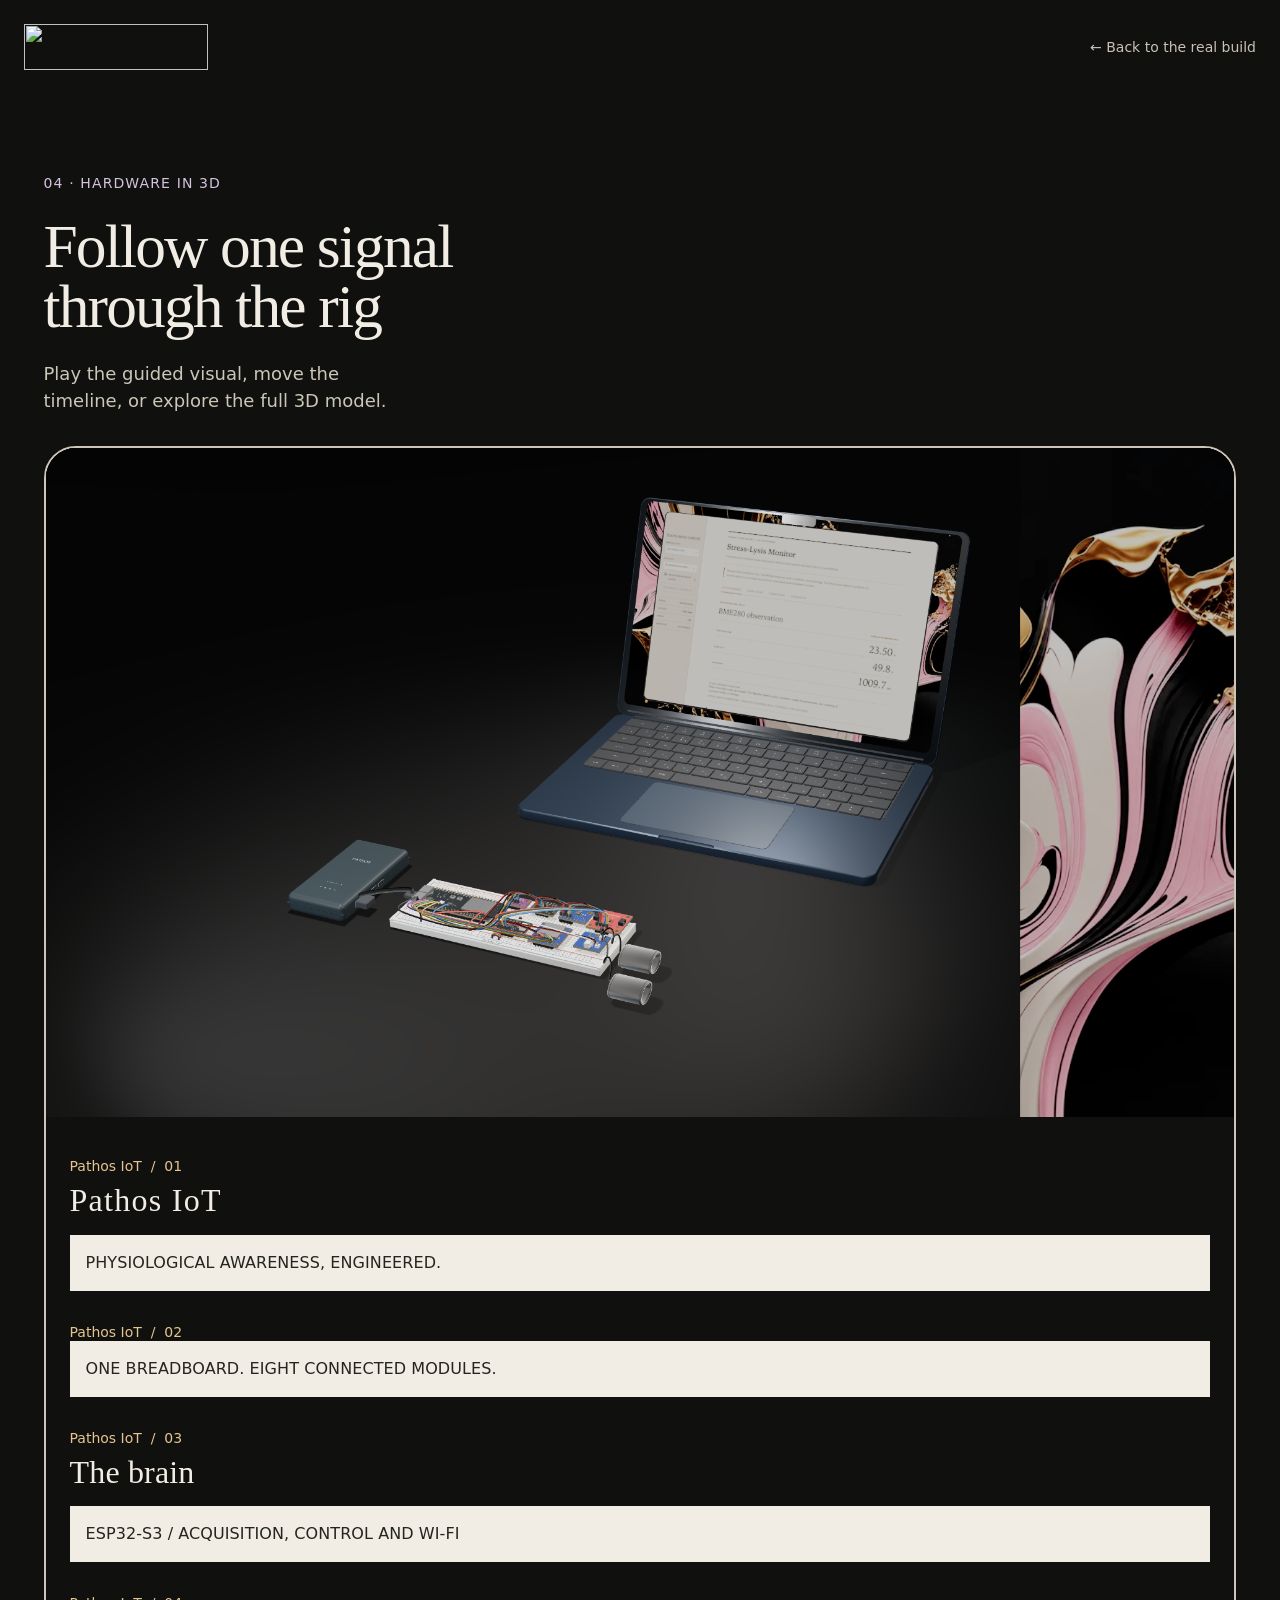
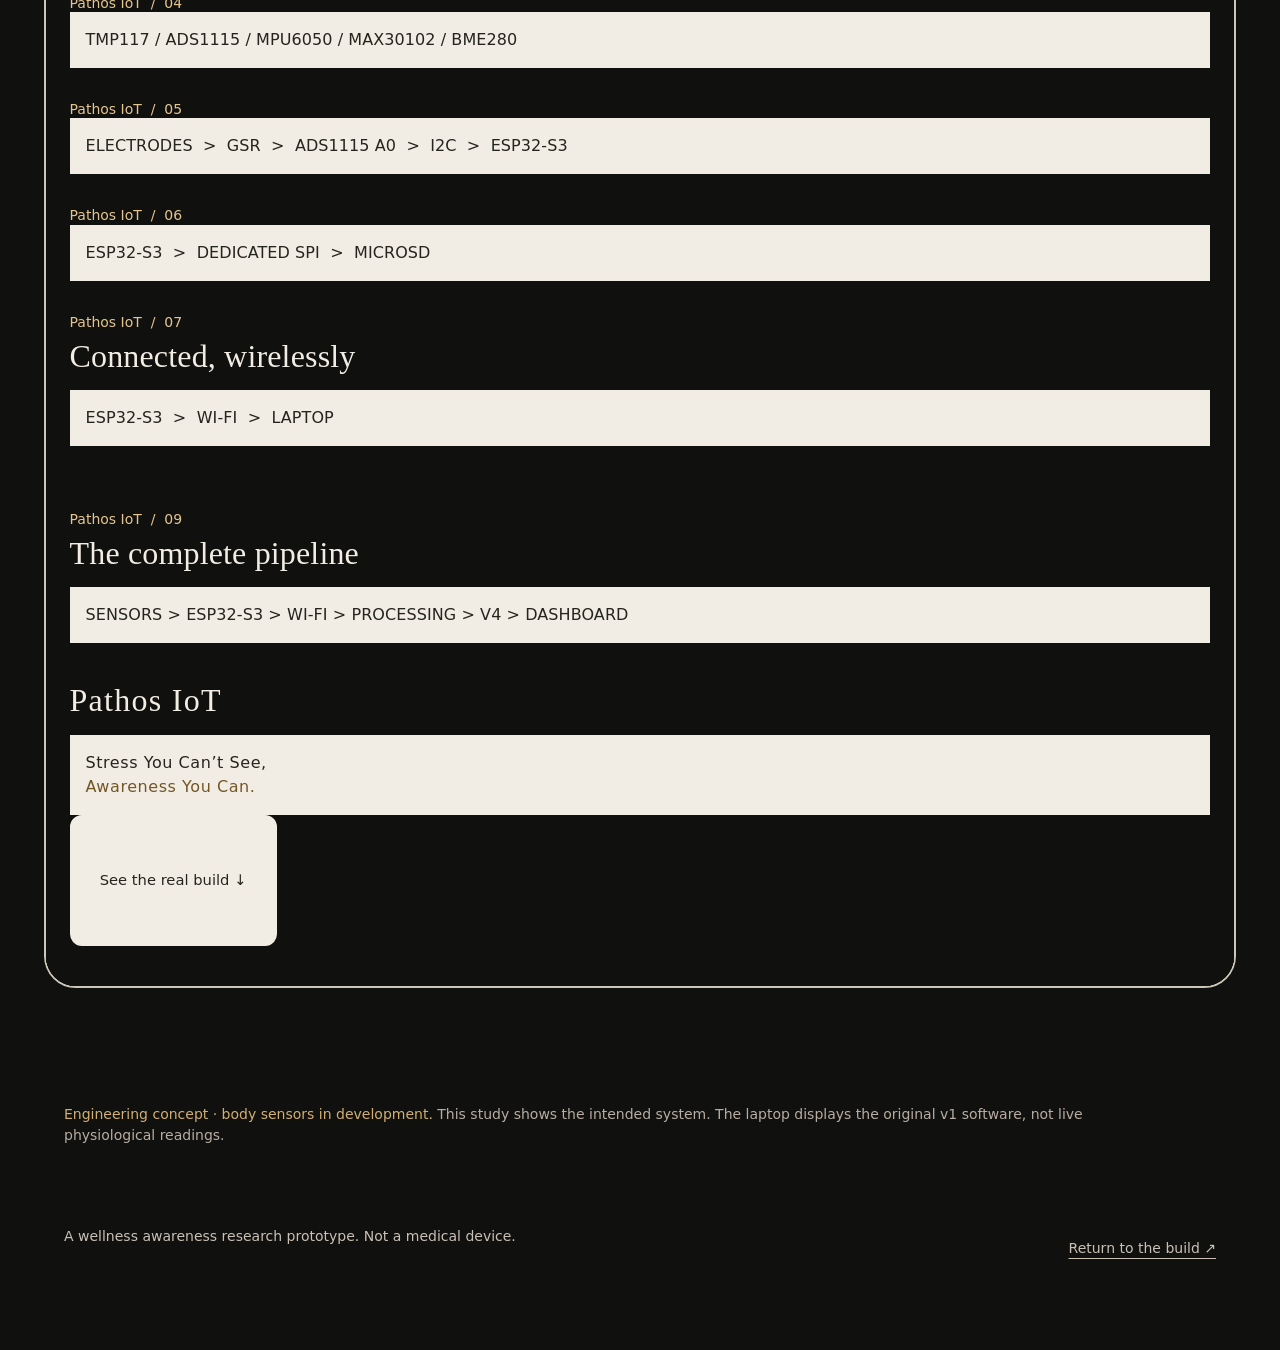
==== commit d30f966d: "Restore cinematic hardware and refine Pathos typography and controls" ====
--- a/hardware.html
+++ b/hardware.html
@@ -36,9 +36,11 @@
                 <h1 class="heading-2">Follow one signal through the&nbsp;rig</h1>
                 <p class="body-3 sec-tag">Play the guided visual, move the timeline, or explore the full 3D model.</p>
             </header>
-      <button type="button" class="hw-start" id="hwStart"><span id="hwStartText">Start walkthrough</span><span aria-hidden="true">→</span></button>
-      <p class="hw-experience-invite">Want a closer look? Switch to <button type="button" id="hwExplore3D">3D Walkthrough</button>.</p>
-      <p class="hw-mode-note" id="hwModeNote" role="status" aria-live="polite">Guided visual is ready to explore.</p>
+      <div class="hw-experience-actions">
+        <button type="button" class="hw-start" id="hwStart"><span id="hwStartText">Start walkthrough</span><span aria-hidden="true">→</span></button>
+        <p class="hw-experience-invite">Want a closer look? Switch to <button type="button" id="hwExplore3D">3D Walkthrough</button>.</p>
+        <p class="hw-mode-note" id="hwModeNote" role="status" aria-live="polite">Guided visual is ready to explore.</p>
+      </div>
     </div>
     <div class="hw-experience-main">
       <div class="hw-mode-tabs" role="tablist" aria-label="Hardware viewing mode">
@@ -68,19 +70,7 @@
                         <button type="button" class="hw-orbit-btn" id="hwZoomOut" aria-label="Zoom out">&minus;</button>
                         <button type="button" class="hw-orbit-exit" id="hwExit360">Back to walkthrough</button>
                     </div>
-
-                </div>
-
-                <div class="hw-scrub" aria-hidden="true"><span id="hwScrub"></span></div>
-            </div>
-        </div>
-        <div class="hw-player-controls">
-          <button type="button" class="hw-play" id="hwPlay" aria-label="Play walkthrough"><span id="hwPlayIcon" aria-hidden="true"><svg viewBox="0 0 16 16" width="14" height="14" fill="currentColor"><path d="M4 2.5 13 8l-9 5.5Z"/></svg></span><span id="hwPlayText">Play</span></button>
-          <label class="hw-sr" for="hwSeek">Walkthrough position</label>
-          <input type="range" class="hw-seek" id="hwSeek" min="0" max="1000" step="1" value="0" aria-valuetext="Start of the walkthrough">
-          <output class="hw-time" id="hwTime" for="hwSeek">0:00 / 0:48</output>
-        </div>
-        <div class="hw-hud" id="hwHud" aria-live="polite">
+                    <div class="hw-hud" id="hwHud" aria-live="off">
                         <article class="hw-chapter" data-hw-current="true" data-shot-start="1" data-shot-end="298" data-start="1" data-end="286" data-rail="Overview">
                             <p class="hw-eyebrow">Pathos IoT&nbsp;&nbsp;/&nbsp;&nbsp;01</p>
                             <h3 class="hw-title hw-title--intro">Pathos IoT</h3>
@@ -126,6 +116,17 @@
                             <a class="hw-cta" href="./#product">See the real build &darr;</a>
                         </article>
                     </div>
+                </div>
+
+                <div class="hw-scrub" aria-hidden="true"><span id="hwScrub"></span></div>
+            </div>
+        </div>
+        <div class="hw-player-controls">
+          <button type="button" class="hw-play" id="hwPlay" aria-label="Play walkthrough"><span id="hwPlayIcon" aria-hidden="true"><svg viewBox="0 0 16 16" width="14" height="14" fill="currentColor"><path d="M4 2.5 13 8l-9 5.5Z"/></svg></span><span id="hwPlayText">Play</span></button>
+          <label class="hw-sr" for="hwSeek">Walkthrough position</label>
+          <input type="range" class="hw-seek" id="hwSeek" min="0" max="1000" step="1" value="0" aria-valuetext="Start of the walkthrough">
+          <output class="hw-time" id="hwTime" for="hwSeek">0:00 / 0:48</output>
+        </div>
       </div>
       <nav class="hw-rail" id="hwRail" aria-label="Walkthrough chapters"></nav>
     </div>
--- a/integrated.css
+++ b/integrated.css
@@ -3226,9 +3226,9 @@
   --color-success:#326240;
   --color-rule:rgba(36,37,30,.18);
   --color-rule-dark:rgba(242,237,228,.22);
-  --font-ui:'Space Grotesk',Figtree,system-ui,sans-serif;
+  --font-ui:Figtree,system-ui,sans-serif;
   --font-reading:Figtree,system-ui,sans-serif;
-  --font-editorial:Fraunces,Georgia,serif;
+  --font-editorial:'EB Garamond',Georgia,serif;
   --font-body:var(--font-reading);
   --font-display:var(--font-ui);
   --font-serif:var(--font-editorial);
@@ -3249,10 +3249,10 @@
   --space-12:3rem;
   --space-16:4rem;
   --space-24:6rem;
-  --radius-control:.5rem;
-  --radius-panel:1.5rem;
+  --radius-control:.75rem;
+  --radius-panel:2rem;
   --radius-pill:999px;
-  --shadow-panel:0 .75rem 2rem rgba(16,16,14,.12);
+  --shadow-panel:none;
   --motion-fast:160ms;
   --motion-base:240ms;
   --motion-slow:300ms;
@@ -3301,11 +3301,12 @@
 /* Shared, accessible presentation over the preserved original experiences. */
 html{font-size:100%;scroll-padding-top:var(--nav-clearance);scroll-behavior:auto}
 body{font-family:var(--font-reading);font-size:var(--text-base);line-height:1.6}
+body,h1,h2,h3,p{font-synthesis:none}
 h2{overflow-wrap:anywhere}
 button,input,select,textarea{font:inherit}
 button,summary,a,input,select,textarea{-webkit-tap-highlight-color:transparent}
 :where(button,summary,.btn,.nav-link,.text-link,.planet-motion,.copy-btn){touch-action:manipulation}
-:is(.heading-1,.heading-2,.heading-3,.heading-4,.heading-5,.heading-6){font-family:var(--font-editorial);font-weight:400;line-height:1.12}
+:is(.heading-1,.heading-2,.heading-3,.heading-4,.heading-5,.heading-6){font-family:var(--font-editorial);font-weight:400;line-height:1.05;letter-spacing:-.03em}
 .heading-1{font-size:var(--text-hero)}
 .heading-2{font-size:var(--text-3xl)}
 .heading-3{font-size:var(--text-2xl)}
@@ -3329,21 +3330,22 @@
 :is(.btn,button:not(.sig-card):not(.how-step):not(.step-btn),summary,.nav-link,.text-link){transition:color var(--motion-fast) var(--ease),background-color var(--motion-fast) var(--ease),border-color var(--motion-fast) var(--ease),transform var(--motion-fast) var(--ease)}
 :is(.btn,button):active:not(:disabled){transform:translateY(1px)!important}
 :is(button,.btn):disabled{cursor:default;opacity:.5}
-.btn,.btn.button-md{font:500 var(--text-sm)/1.4 var(--font-ui);padding:.75rem 1.25rem;gap:.625rem;border-radius:var(--radius-pill)!important;box-shadow:none!important}
-.btn-dark{background:var(--color-ink);color:var(--color-on-dark)}
-.btn-dark:hover{background:var(--color-accent-ink)!important;color:var(--color-on-dark)}
-:is(#hero,#contact) .btn-dark{background:var(--color-on-dark);color:var(--color-dark)}
-:is(#hero,#contact) .btn-dark:hover{background:var(--color-accent)!important;color:var(--color-dark)}
+/* Wispr's flat editorial controls, using Pathos's established accent roles. */
+.btn,.btn.button-md,#hero .hero-cta .btn,#contact .contact--sys .btn-dark{font:500 var(--text-base)/1.3 var(--font-ui);padding:.875rem 1rem;gap:.75rem;border:2px solid var(--color-ink)!important;border-radius:var(--radius-control)!important;box-shadow:none!important;letter-spacing:0}
+.btn-dark,#hero .btn-dark,#contact .contact--sys .btn-dark{background:var(--color-lilac);color:var(--color-ink)}
+.btn-dark:hover,#hero .btn-dark:hover,#contact .contact--sys .btn-dark:hover{background:var(--color-accent)!important;color:var(--color-ink)}
 .copy-btn,.step-btn{border-radius:var(--radius-control);font-family:var(--font-ui)}
+/* Existing framed media adopts the reference's flat card finish. */
+:is(#device-tour .device,.planet-content .problem-chart,.planet-content .how-scene,.planet-content .press-strip .shot){border-radius:var(--radius-panel)!important;box-shadow:none!important}
 button svg,.btn svg,.text-link svg{stroke-width:1.75}
 .ui-icon{display:inline-block;vertical-align:middle;flex:0 0 auto;width:1.125rem;height:1.125rem}
 .feat-more{display:inline-flex;align-items:center;gap:.5rem}
 /* A compact header keeps a visible, labeled motion control at every width. */
 .nav{height:var(--nav-height);padding:0 var(--gutter);gap:var(--space-6);background:rgba(16,16,14,.98)!important}
 .nav .nav-link{display:inline-flex;align-items:center;justify-content:center;min-width:44px;font:500 var(--text-sm)/1.3 var(--font-ui);padding:.75rem 0;color:var(--color-on-dark-muted)}
-.nav .nav-link--cta{display:inline-flex;align-items:center;justify-content:center;min-height:var(--target-size);padding:.625rem 1rem;border:1px solid var(--color-on-dark)!important;border-radius:var(--radius-pill);background:var(--color-on-dark);color:var(--color-dark);text-decoration:none}
-.nav .nav-link--cta:hover{background:var(--color-accent)!important;border-color:var(--color-accent)!important;color:var(--color-dark)}
-.planet-motion{min-height:var(--target-size);padding:.5rem .625rem;gap:.375rem;border:1px solid var(--color-rule-dark);border-radius:var(--radius-pill);color:var(--color-on-dark-muted);font:500 var(--text-xs)/1.2 var(--font-ui)}
+.nav .nav-link--cta{display:inline-flex;align-items:center;justify-content:center;min-height:var(--target-size);padding:.625rem 1rem;border:2px solid var(--color-ink)!important;border-radius:var(--radius-control);background:var(--color-lilac);color:var(--color-ink);text-decoration:none}
+.nav .nav-link--cta:hover{background:var(--color-accent)!important;color:var(--color-ink)}
+.planet-motion{min-height:var(--target-size);padding:.5rem .625rem;gap:.375rem;border:2px solid var(--color-on-dark-muted);border-radius:var(--radius-control);color:var(--color-on-dark-muted);font:500 var(--text-xs)/1.2 var(--font-ui)}
 .planet-motion-label{display:inline!important}
 .planet-motion>span:first-child{display:flex}
 .planet-motion svg{width:1.1rem;height:1.1rem;display:block}
@@ -3351,7 +3353,7 @@
 /* The film remains visible, with a guaranteed dark floor beneath the type. */
 #hero.hero--film{padding:calc(var(--nav-height) + var(--space-16)) var(--gutter) var(--space-12);min-height:100svh;overflow:clip}
 #hero .hero-shade{background:linear-gradient(90deg,rgba(16,16,14,.82),rgba(16,16,14,.76)),linear-gradient(0deg,rgba(16,16,14,.3),transparent 60%)}
-#hero .hero-title{font-size:var(--text-hero);line-height:1.03!important;color:var(--color-on-dark);max-width:18ch;letter-spacing:-.045em!important}
+#hero .hero-title{font-family:var(--font-editorial);font-weight:400;font-size:var(--text-hero);line-height:.98!important;color:var(--color-on-dark);max-width:18ch;letter-spacing:-.03em!important}
 #hero .hero-title :is(.accent,.accent--mono){color:var(--color-accent);font-family:var(--font-editorial);font-size:1em}
 #hero .hero-sub{font-size:var(--text-lg);line-height:1.6;color:var(--color-on-dark);max-width:40rem}
 #hero .hero-research-status{font-size:var(--text-xs);color:var(--color-on-dark-muted);margin-top:var(--space-3)}
@@ -3360,9 +3362,11 @@
 #hero .hero-cta{display:flex;flex-wrap:wrap;align-items:center;gap:var(--space-3)}
 #hero .logos{margin-top:var(--space-12);padding-top:var(--space-8);border-top-color:var(--color-rule-dark)}
 #hero .logos .logo--caps small{font-size:var(--text-xs);letter-spacing:.06em;line-height:1.4}
-/* Two licensed partner families are retained; these are names, not copied logos. */
+/* Editorial partner names use the same two families as the interface. */
+#hero .logos,#proof{--font-evidence-serif:var(--font-editorial);--font-evidence-sans:var(--font-ui)}
 #hero .logos .logo{font-size:var(--text-lg)!important;line-height:1.3;color:var(--color-on-dark-muted);font-weight:500;letter-spacing:-.025em}
 #hero .logos :is(.logo--serif,.logo--caps){font-size:1.375rem!important}
+#hero .logos :is(.logo--serif,.logo--caps),#proof :is(.proof-n,.proof-title){font-weight:400}
 #hero .logos .logo--heavy{font-size:1.5rem!important;font-weight:600}
 #hero .logos .logo--wide,#hero .logos .logo--light{font-size:1.25rem!important}
 #hero .logos .logo--mono{font-size:var(--text-base)!important}
@@ -3408,7 +3412,10 @@
 #contact .contact-info,#contact .contact-form{min-width:0}
 #contact .contact-email{display:inline-block;max-width:100%;white-space:normal;overflow-wrap:anywhere}
 #contact .contact-form label{font-size:var(--text-sm)}
-#contact .form-group :is(input,select,textarea){font-size:var(--text-base);line-height:1.5;min-height:var(--target-size);padding-top:.75rem;padding-bottom:.75rem}
+#contact .marble--contact .form-group :is(input,select,textarea){font:400 var(--text-base)/1.5 var(--font-ui);min-height:var(--target-size);padding:.75rem 1rem;border:2px solid var(--color-on-dark-muted);border-radius:var(--radius-control);background-color:var(--color-dark);color:var(--color-on-dark);box-shadow:none}
+#contact .marble--contact .form-group select{padding-right:3rem;background-position:right 1rem center;background-repeat:no-repeat;background-size:12px 8px}
+#contact .marble--contact .form-group :is(input,select,textarea)[aria-invalid=true]{border-color:var(--color-error-dark)}
+#contact .marble--contact .copy-btn{border:2px solid var(--color-on-dark-muted);border-radius:var(--radius-control);box-shadow:none}
 #contact :is(.form-intro,.optional,.field-error,.form-status){font-size:var(--text-sm);line-height:1.6}
 #contact .field-error,#contact .form-status.error{color:var(--color-error-dark)}
 .site-foot{--gold:var(--color-accent);--muted:var(--color-on-dark-muted);color:var(--color-on-dark-muted)}
@@ -3418,8 +3425,8 @@
 .site-foot .foot-grid{grid-template-columns:repeat(auto-fit,minmax(min(100%,12rem),1fr));gap:var(--space-8)}
 .site-foot .foot-grid>*{min-width:0}
 .site-foot .foot-tag{max-width:100%;overflow-wrap:anywhere}
-/* Short transitions join adjacent themes without adding tall decorative bands. */
-.proof{background:linear-gradient(180deg,#ded5c6 0,var(--color-page) 3rem)}
+/* Flat paper surfaces retain the original section geometry. */
+.proof{background:var(--color-page)}
 .film{padding-bottom:var(--space-12)}
 .planet-story+.prototype{border-top:1px solid var(--color-rule-dark)}
 @media(max-width:1100px){
@@ -3532,7 +3539,7 @@
 
 
 /* hardware-experience.css */
-/* Compact, two-mode hardware study. Scoped to avoid restyling other players. */
+/* The original full-width cinematic study, with optional adaptive playback. */
 #prototype.hw-experience{
   --hw-bg:var(--color-dark,#10100e);
   --hw-raised:var(--color-dark-raised,#171813);
@@ -3540,127 +3547,143 @@
   --hw-muted:var(--color-on-dark-muted,#cbc6b8);
   --hw-accent:var(--color-accent,#e4c58f);
   --hw-lilac:var(--color-lilac,#d5c2df);
-  padding:clamp(56px,7vw,112px) var(--gutter,48px);
+  --hw-font:Figtree,system-ui,sans-serif;
+  --hw-serif:'EB Garamond',Georgia,serif;
+  padding:clamp(48px,6vw,88px) var(--gutter,48px);
   background:var(--hw-bg);color:var(--hw-ink);overflow:visible;
 }
-#prototype .hw-experience-shell{display:grid;grid-template-columns:minmax(240px,.78fr) minmax(0,1.35fr);gap:clamp(32px,4.5vw,80px);align-items:center;max-width:1440px;padding:0;margin:0 auto;width:100%}
-#prototype .hw-experience-copy{min-width:0;padding:16px 0}
-#prototype .prototype-head{max-width:560px;margin:0 0 32px;text-align:left;opacity:1;transform:none}
-#prototype .prototype-head .eyebrow{font:500 var(--text-sm,.875rem)/1.5 var(--font-ui,'Space Grotesk',sans-serif);letter-spacing:.075em;text-transform:uppercase;color:var(--hw-lilac);margin:0 0 24px}
+#prototype .hw-experience-shell{display:block;max-width:1320px;padding:0;margin:0 auto;width:100%}
+#prototype .hw-experience-copy{display:flex;align-items:flex-end;justify-content:space-between;gap:48px;margin:0 0 32px;min-width:0}
+#prototype .prototype-head{flex:1 1 700px;max-width:900px;margin:0;text-align:left;opacity:1;transform:none}
+#prototype .prototype-head .eyebrow{font:500 var(--text-sm,.875rem)/1.3 var(--hw-font);letter-spacing:.08em;text-transform:uppercase;color:var(--hw-lilac);margin:0 0 24px}
 #prototype .prototype-head .eyebrow:before{display:none}
-#prototype .prototype-head .heading-2{font-family:var(--font-ui,'Space Grotesk',sans-serif)!important;font-size:clamp(2rem,3.4vw,3.25rem);font-weight:500;line-height:1.06;letter-spacing:-.045em;color:var(--hw-ink);max-width:15ch;margin:0;text-wrap:balance}
-#prototype .prototype-head .sec-tag{font:400 var(--text-lg,1.125rem)/1.6 var(--font-reading,Figtree,sans-serif);letter-spacing:0;color:var(--hw-muted);max-width:36ch;margin:24px 0 0}
-#prototype .hw-start{display:inline-flex;align-items:center;justify-content:space-between;gap:24px;min-height:52px;max-width:100%;padding:12px 24px;border:1px solid var(--hw-accent);border-radius:var(--radius-pill,999px);background:transparent;color:var(--hw-accent);font:500 1rem/1.4 var(--font-ui,'Space Grotesk',sans-serif);letter-spacing:-.025em;text-align:left;cursor:pointer;transition:background var(--motion-fast,160ms),color var(--motion-fast,160ms)}
+#prototype .prototype-head .heading-2{font-family:var(--hw-serif)!important;font-size:clamp(3rem,4.8vw,4rem);font-weight:400;line-height:.98;letter-spacing:-.03em;color:var(--hw-ink);max-width:21ch;margin:0;text-wrap:balance}
+#prototype .prototype-head .sec-tag{font:400 var(--text-lg,1.125rem)/1.5 var(--hw-font);letter-spacing:0;color:var(--hw-muted);max-width:52ch;margin:24px 0 0}
+#prototype .hw-experience-actions{flex:0 1 320px;min-width:0}
+#prototype .hw-start{display:inline-flex;align-items:center;justify-content:space-between;gap:24px;min-height:52px;max-width:100%;padding:12px 24px;border:2px solid var(--color-ink,#24251e);border-radius:var(--radius-control,12px);background:var(--hw-lilac);color:var(--color-ink,#24251e);font:500 1rem/1.3 var(--hw-font);letter-spacing:0;text-align:left;cursor:pointer;box-shadow:none;transition:background var(--motion-fast,160ms),color var(--motion-fast,160ms)}
 #prototype .hw-start>span:last-child{font-size:1.5rem;line-height:1}
-#prototype .hw-start:hover{background:var(--hw-accent);color:var(--hw-bg)}
-#prototype .hw-experience-invite{margin:24px 0 0;max-width:38ch;color:var(--hw-muted);font:400 var(--text-sm,.875rem)/1.7 var(--font-reading,Figtree,sans-serif)}
+#prototype .hw-start:hover{background:var(--hw-accent);border-color:var(--color-ink,#24251e)}
+#prototype .hw-experience-invite{margin:12px 0 0;max-width:40ch;color:var(--hw-muted);font:400 var(--text-sm,.875rem)/1.5 var(--hw-font)}
 #prototype .hw-experience-invite button{display:inline;min-height:44px;padding:0;border:0;background:transparent;color:var(--hw-lilac);font:inherit;font-weight:500;text-decoration:underline;text-underline-offset:4px;cursor:pointer}
-#prototype .hw-mode-note{min-height:3em;max-width:38ch;margin:14px 0 0;color:var(--hw-muted);font:400 var(--text-xs,.8125rem)/1.55 var(--font-reading,Figtree,sans-serif)}
-#prototype .hw-experience-main{min-width:0;align-self:start;scroll-margin-top:112px}
-#prototype .hw-mode-tabs{display:grid;grid-template-columns:repeat(auto-fit,minmax(min(100%,9rem),1fr));gap:6px;width:min(100%,460px);padding:6px;margin:0 0 20px auto;background:#20201f;border:1px solid rgba(242,237,228,.08);border-radius:var(--radius-pill,999px)}
-#prototype .hw-mode-tabs [role=tab]{min-width:0;min-height:48px;padding:10px 16px;border:0;border-radius:var(--radius-pill,999px);background:transparent;color:var(--hw-lilac);font:500 var(--text-base,1rem)/1.25 var(--font-ui,'Space Grotesk',sans-serif);letter-spacing:-.04em;white-space:normal;cursor:pointer;transition:background var(--motion-fast,160ms),color var(--motion-fast,160ms)}
-#prototype .hw-mode-tabs [role=tab][aria-selected=true]{background:var(--hw-ink);color:#10100e;box-shadow:0 1px 8px rgba(0,0,0,.12)}
-#prototype .hw-mode-tabs [role=tab][aria-busy=true]{background:rgba(242,237,228,.08)}
+#prototype .hw-mode-note{min-height:3em;max-width:42ch;margin:8px 0 0;color:var(--hw-muted);font:400 var(--text-xs,.8125rem)/1.5 var(--hw-font)}
+#prototype .hw-experience-main{width:100%;min-width:0;scroll-margin-top:112px}
+#prototype .hw-mode-tabs{display:grid;grid-template-columns:repeat(auto-fit,minmax(min(100%,9rem),1fr));gap:8px;width:min(100%,460px);margin:0 0 16px auto;padding:0;background:transparent;border:0;border-radius:0}
+#prototype .hw-mode-tabs [role=tab]{min-width:0;min-height:48px;padding:12px 16px;border:2px solid var(--hw-muted);border-radius:var(--radius-pill,999px);background:transparent;color:var(--hw-ink);font:500 var(--text-base,1rem)/1.3 var(--hw-font);letter-spacing:0;white-space:normal;cursor:pointer;box-shadow:none;transition:background var(--motion-fast,160ms),color var(--motion-fast,160ms)}
+#prototype .hw-mode-tabs [role=tab][aria-selected=true]{background:var(--hw-ink);border-color:var(--hw-ink);color:var(--hw-bg);box-shadow:none}
+#prototype .hw-mode-tabs [role=tab][aria-busy=true]{border-color:var(--hw-lilac);color:var(--hw-lilac)}
 #prototype .hw-mode-tabs [role=tab][aria-busy=true]:after{content:'…';padding-left:3px}
-#prototype .hw-mode-tabs [role=tab]:hover:not([aria-selected=true]){background:rgba(242,237,228,.06);color:var(--hw-ink)}
-#prototype .hw-experience-panel{overflow:hidden;border:1px solid rgba(242,237,228,.12);border-radius:var(--radius-panel,24px);background:#08090b}
+#prototype .hw-mode-tabs [role=tab]:hover:not([aria-selected=true]){background:var(--hw-raised);border-color:var(--hw-ink)}
+#prototype .hw-experience-panel{overflow:hidden;border:2px solid var(--hw-muted);border-radius:var(--radius-panel,32px);background:var(--hw-bg);box-shadow:none}
 #prototype .hw-experience-panel:has(canvas:focus-visible){outline:var(--focus-width,3px) solid var(--hw-accent);outline-offset:var(--focus-offset,3px)}
 #prototype .hw-track{height:auto;min-height:0;position:relative}
-#prototype .hw-stage{position:relative;top:auto;width:100%;height:auto;min-height:0;max-width:none;margin:0;border:0;border-radius:0;box-shadow:none;overflow:hidden;background:#08090b}
-#prototype .hw-view{position:relative;inset:auto;aspect-ratio:16/9;width:100%;height:auto;min-height:0;margin:0;background:#08090b;touch-action:pan-y}
+#prototype .hw-stage{position:relative;top:auto;width:100%;height:auto;min-height:0;max-width:none;margin:0;border:0;border-radius:0;box-shadow:none;overflow:hidden;background:var(--hw-bg)}
+#prototype .hw-stage.has-stacked-hud{padding-bottom:var(--hw-caption-height,0px)}
+#prototype .hw-view{position:relative;inset:auto;aspect-ratio:16/9;width:100%;height:auto;min-height:0;margin:0;background:var(--hw-bg);touch-action:pan-y}
 #prototype .hw-view canvas{max-width:none}
 #prototype .hw-poster{object-fit:contain}
-#prototype .hw-bar{position:absolute;inset:12px 12px auto auto;z-index:7;display:flex;height:auto;max-width:calc(100% - 24px);padding:0;gap:0;border:0;background:transparent;pointer-events:none}
+#prototype .hw-bar{position:absolute;inset:16px 16px auto auto;z-index:7;display:flex;height:auto;max-width:calc(100% - 32px);padding:0;gap:0;border:0;background:transparent;pointer-events:none}
 #prototype .hw-file,#prototype .hw-clock,#prototype .hw-skip{display:none}
-#prototype .hw-360{min-width:44px;min-height:44px;margin:0;padding:8px 12px;border:1px solid rgba(228,197,143,.5);border-radius:var(--radius-control,8px);background:rgba(16,16,14,.84);color:var(--hw-ink);font:500 var(--text-sm,.875rem)/1.3 var(--font-ui,'Space Grotesk',sans-serif);pointer-events:auto}
+#prototype .hw-360{min-width:44px;min-height:44px;margin:0;padding:8px 12px;border:2px solid var(--hw-accent);border-radius:var(--radius-control,12px);background:var(--hw-bg);color:var(--hw-ink);font:500 var(--text-sm,.875rem)/1.3 var(--hw-font);pointer-events:auto;box-shadow:none}
 #prototype .hw-360 span{display:inline}
 #prototype .hw-360[hidden]{display:none}
 #prototype .hw-360[aria-pressed=true]{background:var(--hw-accent);color:var(--hw-bg)}
-#prototype .hw-status{font:400 var(--text-sm,.875rem)/1.5 var(--font-reading,Figtree,sans-serif);border:0;border-radius:var(--radius-control,8px);color:var(--hw-muted);background:rgba(16,16,14,.9);max-width:calc(100% - 48px)}
+#prototype .hw-status{font:400 var(--text-sm,.875rem)/1.5 var(--hw-font);border:2px solid var(--hw-muted);border-radius:var(--radius-control,12px);color:var(--hw-muted);background:var(--hw-bg);max-width:calc(100% - 48px)}
 #prototype .hw-status[hidden]{display:none}
-#prototype .hw-player-controls{display:grid;grid-template-columns:auto minmax(0,1fr) auto;align-items:center;gap:16px;padding:16px 20px;background:var(--hw-raised);border-top:1px solid rgba(242,237,228,.1)}
-#prototype .hw-play{display:inline-flex;align-items:center;justify-content:center;gap:8px;min-width:90px;min-height:44px;padding:8px 12px;border:1px solid rgba(242,237,228,.2);border-radius:var(--radius-control,8px);background:transparent;color:var(--hw-ink);font:500 var(--text-sm,.875rem)/1.3 var(--font-ui,'Space Grotesk',sans-serif);cursor:pointer}
-#prototype .hw-play:hover{background:rgba(242,237,228,.08)}
+/* Original Blender shot typography and plates stay anchored to the film. */
+#prototype .hw-hud{--serif:var(--hw-serif);--sans:var(--hw-font)}
+#prototype .hw-hud .hw-chapter>*{opacity:1!important}
+#prototype .hw-hud .hw-title,#prototype .hw-hud .hw-line{font-family:var(--hw-serif);font-weight:400}
+#prototype .hw-hud .hw-eyebrow,#prototype .hw-hud .hw-caption{font-family:var(--hw-font)}
+#prototype .hw-hud .hw-title{color:var(--hw-ink)}
+#prototype .hw-hud .hw-eyebrow{color:var(--hw-accent)}
+#prototype .hw-hud .hw-plate{background:var(--hw-ink);border:0;border-radius:0;box-shadow:none}
+#prototype .hw-hud .hw-caption,#prototype .hw-hud .hw-line--ink{color:var(--color-ink,#24251e)}
+#prototype .hw-hud .hw-line--gold{color:var(--color-accent-ink,#735625)}
+#prototype .hw-view:not(.is-compact) .hw-title{isolation:isolate}
+#prototype .hw-view:not(.is-compact) .hw-title:before{content:'';position:absolute;inset:-.2em -.3em;z-index:-1;background:var(--hw-bg)}
+#prototype .hw-hud .hw-cta{background:var(--hw-ink);color:var(--color-ink,#24251e);border:2px solid var(--hw-ink);border-radius:var(--radius-control,12px);font-family:var(--hw-font);box-shadow:none}
+#prototype .hw-view.is-compact .hw-hud{left:0;right:0;bottom:auto;top:100%;display:grid;grid-template-columns:minmax(0,1fr);width:auto;height:auto;padding:24px;container-type:normal;background:var(--hw-bg);border-top:2px solid var(--hw-muted)}
+#prototype .hw-view.is-compact .hw-chapter{position:relative;inset:auto;grid-area:1/1;align-self:start;min-width:0;display:flex;visibility:hidden;flex-direction:column;align-items:flex-start}
+#prototype .hw-view.is-compact .hw-chapter[data-hw-current=true]{visibility:visible}
+#prototype .hw-view.is-compact .hw-chapter>*{opacity:1!important}
+#prototype .hw-view.is-compact :is(.hw-eyebrow,.hw-title,.hw-caption,.hw-line){position:static;top:auto;left:auto;font-size-adjust:none;text-box:normal;white-space:normal}
+#prototype .hw-view.is-compact .hw-eyebrow{font:500 var(--text-xs,.8125rem)/1.3 var(--hw-font);letter-spacing:.06em;margin:0 0 12px;color:var(--hw-accent)}
+#prototype .hw-view.is-compact .hw-title{font:400 1.75rem/1.1 var(--hw-serif);letter-spacing:-.03em;margin:0 0 16px;color:var(--hw-ink)}
+#prototype .hw-view.is-compact .hw-plate{position:static;inset:auto;align-self:stretch;min-width:0;max-width:100%;padding:16px;background:var(--hw-ink);display:grid;grid-template-columns:minmax(0,1fr);gap:8px;overflow-wrap:anywhere}
+#prototype .hw-view.is-compact .hw-caption{font:400 var(--text-sm,.875rem)/1.5 var(--hw-font);letter-spacing:0;color:var(--hw-bg);white-space:normal}
+#prototype .hw-view.is-compact .hw-line{font:400 1.25rem/1.3 var(--hw-serif);letter-spacing:0;color:var(--hw-bg)}
+#prototype .hw-view.is-compact .hw-line--gold{color:var(--color-accent-ink,#735625)}
+#prototype .hw-view.is-compact .hw-sr{position:static;width:auto;height:auto;clip-path:none;overflow:visible;white-space:normal;font:400 var(--text-sm,.875rem)/1.5 var(--hw-font);color:var(--hw-muted)}
+#prototype .hw-view.is-compact .hw-cta{position:static;display:inline-flex;align-items:center;min-height:44px;height:auto;margin:12px 0 0;padding:10px 16px;border:2px solid var(--hw-ink);border-radius:var(--radius-control,12px);background:var(--hw-ink);color:var(--hw-bg);font:500 var(--text-sm,.875rem)/1.3 var(--hw-font);white-space:normal}
+#prototype .hw-stage.is-orbit .hw-hud{opacity:0;pointer-events:none}
+#prototype .hw-player-controls{display:grid;grid-template-columns:auto minmax(0,1fr) auto;align-items:center;gap:16px;padding:16px 24px;background:var(--hw-raised);border-top:2px solid var(--hw-muted)}
+#prototype .hw-play{display:inline-flex;align-items:center;justify-content:center;gap:8px;min-width:96px;min-height:44px;padding:10px 16px;border:2px solid var(--hw-muted);border-radius:var(--radius-control,12px);background:transparent;color:var(--hw-ink);font:500 var(--text-sm,.875rem)/1.3 var(--hw-font);cursor:pointer;box-shadow:none}
+#prototype .hw-play:hover{background:var(--hw-bg);border-color:var(--hw-ink)}
 #prototype .hw-play[disabled],#prototype .hw-seek[disabled]{opacity:.5;cursor:wait}
 #prototype #hwPlayIcon{font-size:.75rem;line-height:1}
 #prototype #hwPlayIcon svg{display:block}
 #prototype .hw-seek{-webkit-appearance:none;appearance:none;min-width:0;width:100%;height:44px;margin:0;border:0;padding:0;background:transparent;cursor:pointer;accent-color:var(--hw-accent)}
-#prototype .hw-seek::-webkit-slider-runnable-track{height:3px;border-radius:999px;background:linear-gradient(to right,var(--hw-accent) 0 var(--hw-progress,0%),rgba(242,237,228,.22) var(--hw-progress,0%) 100%)}
-#prototype .hw-seek::-webkit-slider-thumb{-webkit-appearance:none;appearance:none;width:14px;height:14px;margin-top:-5.5px;border:2px solid var(--hw-raised);border-radius:50%;background:var(--hw-accent);box-shadow:0 0 0 1px var(--hw-accent)}
-#prototype .hw-seek::-moz-range-track{height:3px;border-radius:999px;background:rgba(242,237,228,.22)}
+#prototype .hw-seek::-webkit-slider-runnable-track{height:3px;border-radius:999px;background:var(--color-control-track,#6f7067)}
+#prototype .hw-seek::-webkit-slider-thumb{-webkit-appearance:none;appearance:none;width:16px;height:16px;margin-top:-6.5px;border:2px solid var(--hw-raised);border-radius:50%;background:var(--hw-accent);box-shadow:none}
+#prototype .hw-seek::-moz-range-track{height:3px;border-radius:999px;background:var(--color-control-track,#6f7067)}
 #prototype .hw-seek::-moz-range-progress{height:3px;background:var(--hw-accent)}
 #prototype .hw-seek::-moz-range-thumb{width:12px;height:12px;border:2px solid var(--hw-raised);border-radius:50%;background:var(--hw-accent)}
-#prototype .hw-time{font:400 var(--text-xs,.8125rem)/1.5 var(--font-reading,Figtree,sans-serif);font-variant-numeric:tabular-nums;white-space:nowrap;color:var(--hw-muted)}
-#prototype .hw-hud{position:relative;inset:auto;left:auto;top:auto;bottom:auto;right:auto;width:auto;height:auto;min-height:136px;padding:20px 24px;background:var(--hw-raised);border-top:1px solid rgba(242,237,228,.08);container-type:normal;pointer-events:auto}
-#prototype .hw-hud .hw-chapter{position:static;inset:auto;visibility:visible;display:none}
-#prototype .hw-hud .hw-chapter[data-hw-current=true]{display:block}
-#prototype .hw-hud .hw-chapter>*{opacity:1!important}
-#prototype .hw-hud :is(.hw-eyebrow,.hw-title,.hw-caption,.hw-line){position:static;top:auto;left:auto;--cap:initial;--top:initial;--left:initial;font-size-adjust:none;text-box:normal;white-space:normal}
-#prototype .hw-hud .hw-eyebrow{font:500 var(--text-xs,.8125rem)/1.4 var(--font-ui,'Space Grotesk',sans-serif);letter-spacing:.075em;color:var(--hw-lilac);margin:0 0 8px}
-#prototype .hw-hud .hw-title{font:500 var(--text-xl,1.5rem)/1.2 var(--font-ui,'Space Grotesk',sans-serif);letter-spacing:-.035em;color:var(--hw-ink);margin:0 0 10px}
-#prototype .hw-hud .hw-plate{position:static;inset:auto;display:grid;gap:6px;padding:0;margin:0;background:transparent}
-#prototype .hw-hud .hw-caption,#prototype .hw-hud .hw-line,#prototype .hw-hud .hw-sr{position:static;width:auto;height:auto;overflow:visible;clip-path:none;white-space:normal;font:400 var(--text-sm,.875rem)/1.65 var(--font-reading,Figtree,sans-serif);letter-spacing:0;text-transform:none;color:var(--hw-muted);margin:0}
-#prototype .hw-hud .hw-line--gold{color:var(--hw-accent)}
-#prototype .hw-hud .hw-cta{position:static;display:inline-flex;align-items:center;min-height:44px;height:auto;margin:10px 0 0;padding:0;background:transparent;color:var(--hw-accent);font:500 var(--text-sm,.875rem)/1.5 var(--font-ui,'Space Grotesk',sans-serif);text-decoration:underline;text-underline-offset:4px;white-space:normal}
+#prototype .hw-time{font:400 var(--text-xs,.8125rem)/1.3 var(--hw-font);font-variant-numeric:tabular-nums;white-space:nowrap;color:var(--hw-muted)}
 #prototype .hw-scrub{display:none}
 #prototype .hw-rail{position:static;inset:auto;transform:none;display:grid;grid-template-columns:repeat(auto-fit,minmax(min(100%,8.5rem),1fr));gap:8px;padding:16px 0 0;margin:0}
-#prototype .hw-rail-btn{display:flex;flex-direction:column;justify-content:center;align-items:flex-start;gap:4px;min-height:64px;min-width:0;padding:10px 12px;border:1px solid rgba(242,237,228,.12);border-radius:var(--radius-control,8px);background:transparent;color:var(--hw-muted);font:400 var(--text-xs,.8125rem)/1.4 var(--font-reading,Figtree,sans-serif);text-align:left;text-shadow:none;cursor:pointer}
-#prototype .hw-rail-btn .n{order:0;padding:0;font-family:var(--font-ui,'Space Grotesk',sans-serif);font-size:.7rem;color:var(--hw-lilac)}
+#prototype .hw-rail-btn{display:flex;flex-direction:column;justify-content:center;align-items:flex-start;gap:4px;min-height:64px;min-width:0;padding:12px 16px;border:2px solid var(--hw-muted);border-radius:var(--radius-control,12px);background:transparent;color:var(--hw-muted);font:400 var(--text-xs,.8125rem)/1.3 var(--hw-font);text-align:left;text-shadow:none;cursor:pointer;box-shadow:none}
+#prototype .hw-rail-btn .n{order:0;padding:0;font-family:var(--hw-font);font-size:.75rem;color:var(--hw-lilac)}
 #prototype .hw-rail-btn .n:after{display:none}
 #prototype .hw-rail-btn .l{order:1;opacity:1;transform:none;white-space:normal;overflow-wrap:normal}
-#prototype .hw-rail-btn.is-on{border-color:var(--hw-accent);background:rgba(228,197,143,.08);color:var(--hw-ink)}
+#prototype .hw-rail-btn.is-on{border-color:var(--hw-accent);background:var(--hw-raised);color:var(--hw-ink)}
 #prototype .hw-rail-btn.is-on .n{color:var(--hw-accent)}
-#prototype .hw-rail-btn:hover{background:rgba(242,237,228,.05);color:var(--hw-ink)}
-#prototype .hw-orbit-ui{top:auto;left:12px;right:12px;bottom:12px;transform:none;justify-content:flex-end;flex-wrap:wrap;gap:6px;width:auto;padding:8px;background:rgba(16,16,14,.9);border:1px solid rgba(242,237,228,.14);border-radius:var(--radius-control,8px)}
+#prototype .hw-rail-btn:hover{background:var(--hw-raised);color:var(--hw-ink);border-color:var(--hw-ink)}
+#prototype .hw-orbit-ui{top:auto;left:16px;right:16px;bottom:16px;transform:none;justify-content:flex-end;flex-wrap:wrap;gap:8px;width:auto;padding:8px;background:var(--hw-bg);border:2px solid var(--hw-muted);border-radius:var(--radius-control,12px);box-shadow:none}
 #prototype .hw-orbit-ui[hidden]{display:none}
-#prototype .hw-orbit-hint{display:block;flex:1 1 150px;min-width:0;white-space:normal;font:400 var(--text-xs,.8125rem)/1.4 var(--font-reading,Figtree,sans-serif);color:var(--hw-muted)}
-#prototype .hw-orbit-btn,#prototype .hw-orbit-exit{min-width:44px;min-height:44px;height:auto;padding:8px 12px;border-radius:var(--radius-control,8px);font-family:var(--font-ui,'Space Grotesk',sans-serif);font-size:var(--text-sm,.875rem);color:var(--hw-ink)}
+#prototype .hw-orbit-hint{display:block;flex:1 1 150px;min-width:0;white-space:normal;font:400 var(--text-xs,.8125rem)/1.3 var(--hw-font);color:var(--hw-muted)}
+#prototype .hw-orbit-btn,#prototype .hw-orbit-exit{min-width:44px;min-height:44px;height:auto;padding:8px 12px;border:2px solid var(--hw-muted);border-radius:var(--radius-control,12px);font-family:var(--hw-font);font-size:var(--text-sm,.875rem);color:var(--hw-ink);box-shadow:none}
 #prototype .hw-orbit-btn{width:44px;padding:0;font-size:1.125rem}
-#prototype .hw-label-card{max-width:min(280px,calc(100vw - 80px));padding-right:56px;font-family:var(--font-reading,Figtree,sans-serif)}
+#prototype .hw-label-card{max-width:min(280px,calc(100vw - 80px));padding-right:56px;border:2px solid var(--hw-accent);border-radius:var(--radius-control,12px);font-family:var(--hw-font);background:var(--hw-bg);box-shadow:none}
 #prototype .hw-label-x{min-width:44px;min-height:44px;top:4px;right:4px}
 #prototype :is(button,input,a):focus-visible{outline:var(--focus-width,3px) solid var(--hw-accent);outline-offset:var(--focus-offset,3px)}
 #prototype[data-hw-renderer=guided] .hw-360{display:none}
 html:not(.js) #prototype .hw-mode-tabs,html:not(.js) #prototype .hw-player-controls,html:not(.js) #prototype .hw-start,html:not(.js) #prototype .hw-experience-invite,html:not(.js) #prototype .hw-mode-note{display:none}
-html:not(.js) #prototype .hw-hud{display:block}
-html:not(.js) #prototype .hw-hud .hw-chapter{display:block;padding:12px 0}
-@media(max-width:1100px){
-  #prototype .hw-experience-shell{grid-template-columns:minmax(220px,.7fr) minmax(0,1.3fr);gap:32px}
-  #prototype .hw-rail{grid-template-columns:repeat(auto-fit,minmax(min(100%,8.5rem),1fr))}
-}
+html:not(.js) #prototype .hw-view{aspect-ratio:auto}
+html:not(.js) #prototype .hw-poster{position:relative;inset:auto;display:block;width:100%;height:auto;aspect-ratio:16/9}
+html:not(.js) #prototype .hw-hud{position:relative;display:block;inset:auto;width:auto;height:auto;padding:24px;background:var(--hw-bg);container-type:normal}
+html:not(.js) #prototype .hw-hud .hw-chapter{position:static;display:block;visibility:visible;padding:16px 0}
+html:not(.js) #prototype .hw-hud :is(.hw-eyebrow,.hw-title,.hw-caption,.hw-line,.hw-plate,.hw-cta){position:static;inset:auto;white-space:normal;opacity:1}
+html:not(.js) #prototype .hw-hud .hw-title{font:400 2rem/1.1 var(--hw-serif);margin:8px 0 16px}
+html:not(.js) #prototype .hw-hud .hw-title:before{display:none}
+html:not(.js) #prototype .hw-hud .hw-eyebrow{font:500 .875rem/1.3 var(--hw-font)}
+html:not(.js) #prototype .hw-hud .hw-plate{padding:16px}
+html:not(.js) #prototype .hw-hud :is(.hw-caption,.hw-line){font:400 1rem/1.5 var(--hw-font)}
 @media(max-width:900px){
-  #prototype.hw-experience{padding:64px var(--gutter,24px)}
-  #prototype .hw-experience-shell{grid-template-columns:minmax(0,1fr);gap:32px}
-  #prototype .hw-experience-copy{padding:0}
-  #prototype .prototype-head{max-width:680px;margin-bottom:24px}
-  #prototype .prototype-head .heading-2{font-size:clamp(2rem,5.5vw,3rem);max-width:22ch}
-  #prototype .prototype-head .sec-tag{max-width:44ch;margin-top:20px}
-  #prototype .hw-experience-invite{max-width:48ch;margin-top:14px}
-  #prototype .hw-mode-note{min-height:0;max-width:52ch;margin-top:10px}
-  #prototype .hw-mode-tabs{margin-left:0}
-  #prototype .hw-rail{grid-template-columns:repeat(auto-fit,minmax(min(100%,8.5rem),1fr))}
+  #prototype.hw-experience{padding:48px var(--gutter,24px)}
+  #prototype .hw-experience-copy{display:block;margin-bottom:24px}
+  #prototype .prototype-head{max-width:780px}
+  #prototype .prototype-head .heading-2{font-size:clamp(2.5rem,6vw,3.5rem);max-width:24ch}
+  #prototype .prototype-head .sec-tag{max-width:48ch;margin-top:20px}
+  #prototype .hw-experience-actions{margin-top:24px;max-width:560px}
+  #prototype .hw-mode-note{min-height:0;max-width:52ch;margin-top:8px}
 }
 @media(max-width:640px){
-  #prototype.hw-experience{padding:48px 24px}
-  #prototype .hw-experience-shell{gap:24px}
+  #prototype.hw-experience{padding:40px 24px}
   #prototype .prototype-head .eyebrow{margin-bottom:16px}
-  #prototype .prototype-head .heading-2{font-size:2rem;max-width:18ch}
-  #prototype .prototype-head .sec-tag{font-size:1rem;line-height:1.6;margin-top:18px}
-  #prototype .hw-start{min-height:48px;padding:10px 20px}
-  #prototype .hw-mode-tabs{width:100%;margin-bottom:16px;padding:5px;gap:4px}
-  #prototype .hw-mode-tabs [role=tab]{font-size:.875rem;min-height:48px;padding:10px 8px;letter-spacing:-.035em}
-  #prototype .hw-experience-panel{border-radius:18px}
+  #prototype .prototype-head .heading-2{font-size:2.5rem;max-width:21ch}
+  #prototype .prototype-head .sec-tag{font-size:1rem;line-height:1.5;margin-top:16px}
+  #prototype .hw-start{min-height:48px;padding:12px 16px}
+  #prototype .hw-mode-tabs{width:100%;margin-bottom:16px;gap:8px}
+  #prototype .hw-mode-tabs [role=tab]{font-size:.875rem;min-height:48px;padding:12px 8px}
   #prototype .hw-player-controls{grid-template-columns:auto minmax(0,1fr);gap:0 12px;padding:12px 16px}
-  #prototype .hw-play{grid-row:1/3;min-width:82px}
+  #prototype .hw-play{grid-row:1/3;min-width:88px;padding:10px 12px}
   #prototype .hw-seek{grid-column:2}
   #prototype .hw-time{grid-column:2;text-align:right;font-size:.75rem}
-  #prototype .hw-hud{padding:18px 20px;min-height:140px}
-  #prototype .hw-hud .hw-title{font-size:1.25rem}
-  #prototype .hw-rail{grid-template-columns:repeat(auto-fit,minmax(min(100%,8.5rem),1fr));gap:8px;padding-top:12px}
-  #prototype .hw-rail-btn{min-height:60px;padding:10px 12px;flex-direction:row;align-items:center;justify-content:flex-start;gap:8px}
+  #prototype .hw-rail-btn{min-height:64px;padding:12px;flex-direction:row;align-items:center;justify-content:flex-start;gap:8px}
   #prototype .hw-rail-btn .n{flex:0 0 auto}
-  #prototype .hw-360{padding:6px 9px;min-height:44px;font-size:.75rem}
+  #prototype .hw-360{padding:8px;min-height:44px;font-size:.75rem}
   #prototype .hw-360 span{display:none}
-  #prototype .hw-orbit-ui{left:8px;right:8px;bottom:8px;padding:6px}
+  #prototype .hw-orbit-ui{left:8px;right:8px;bottom:8px;padding:8px}
   #prototype .hw-orbit-hint{flex-basis:100%;font-size:.75rem}
   #prototype .hw-orbit-exit{flex:1;min-width:0;padding:8px;font-size:.75rem}
 }
@@ -3669,15 +3692,13 @@
 }
 @media print{
   #prototype.hw-experience{background:#fff;color:#111;padding:32px 0}
-  #prototype .hw-experience-shell{display:block}
   #prototype .hw-stage,#prototype .hw-mode-tabs,#prototype .hw-player-controls,#prototype .hw-start,#prototype .hw-experience-invite,#prototype .hw-mode-note,#prototype .hw-rail{display:none}
-  #prototype .hw-hud,#prototype .hw-hud .hw-chapter{display:block;min-height:0;background:#fff;color:#111}
 }
 
 
 /* media-controls.css */
 /* Playback controls remain readable against either frame of the films. */
-.hero-film-control{position:relative;z-index:3;display:inline-flex;align-items:center;justify-content:center;min-width:44px;min-height:44px;margin-top:24px;padding:10px 16px;border:1px solid var(--color-accent);border-radius:var(--radius-pill);background:var(--color-dark-raised);color:var(--color-on-dark);font:500 var(--text-xs)/1.4 var(--font-ui);cursor:pointer}
+.hero-film-control{position:relative;z-index:3;display:inline-flex;align-items:center;justify-content:center;min-width:44px;min-height:44px;margin-top:24px;padding:10px 16px;border:2px solid var(--color-on-dark-muted);border-radius:var(--radius-control);background:var(--color-dark-raised);color:var(--color-on-dark);font:500 var(--text-sm)/1.4 var(--font-ui);cursor:pointer}
 .hero-film-control:hover{background:var(--color-dark-hover);border-color:var(--color-accent)}
 .film-stage--seekable .film-video{height:calc(100% - 44px)}
 .film-stage--seekable .film-scrub{height:44px;padding:0 16px;display:flex;align-items:center;background:var(--color-dark-raised)}
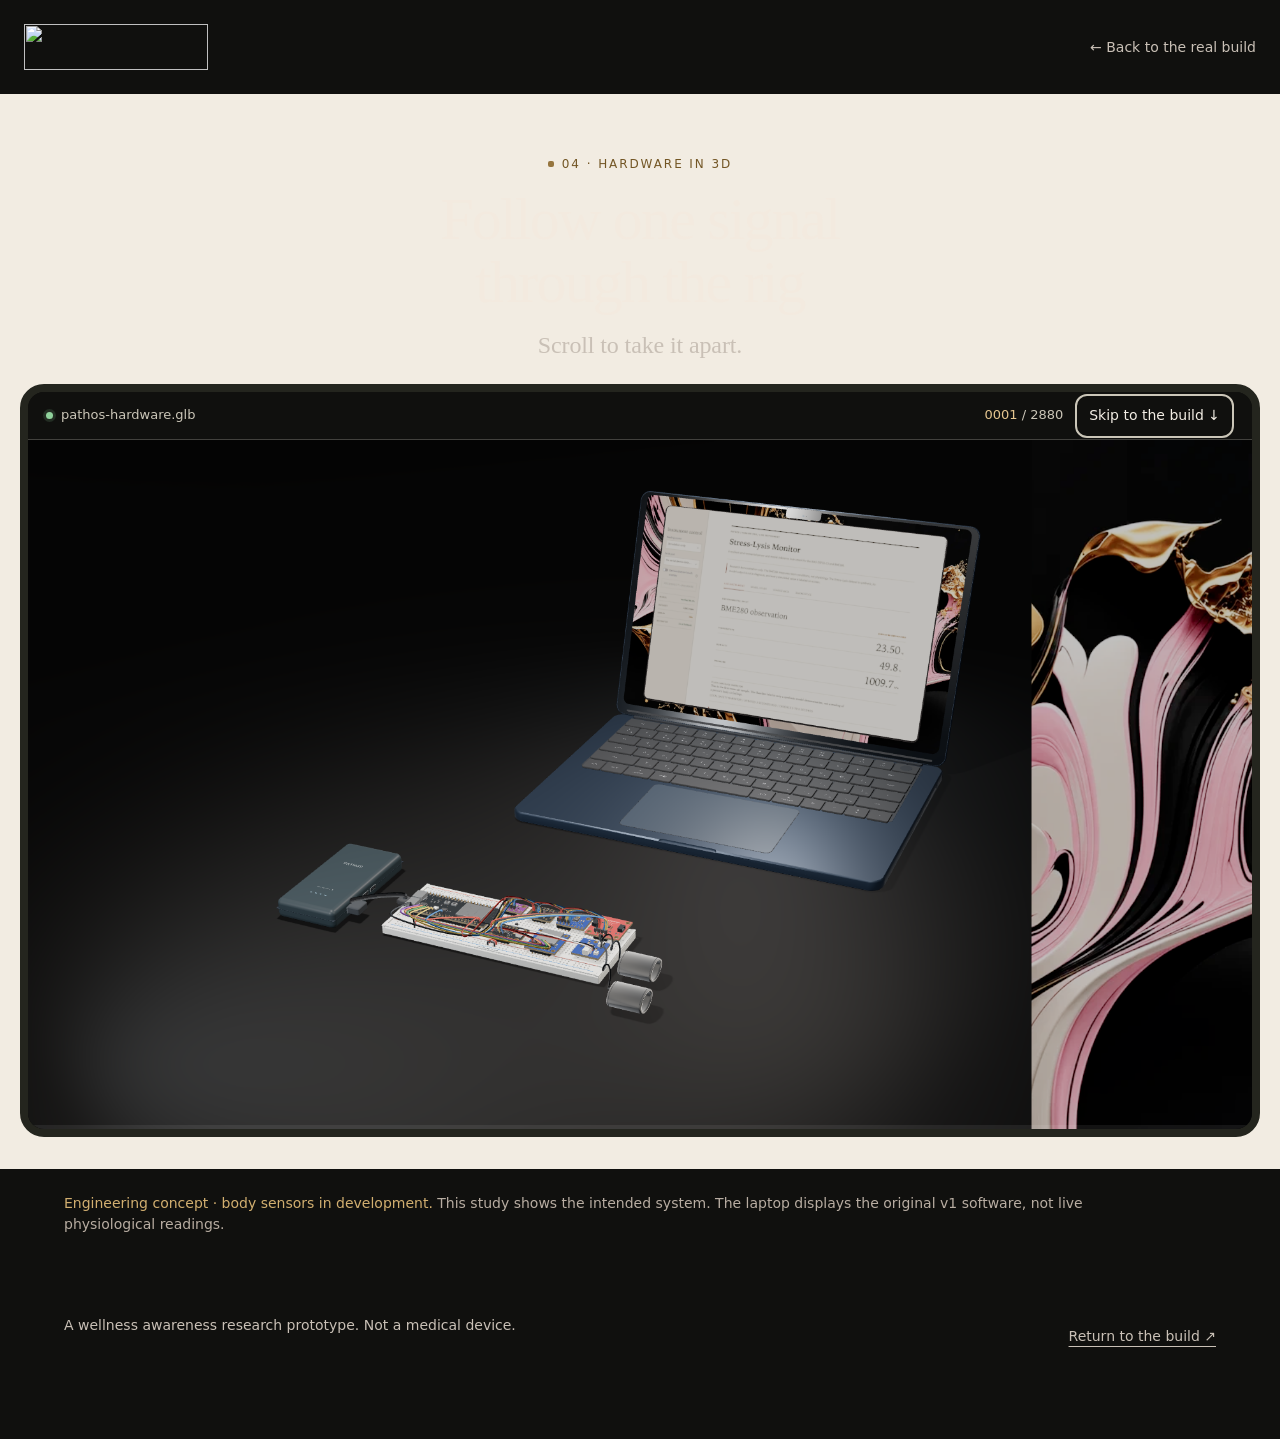
==== commit 363cdbfe: "Restore original pinned Blender and scroll-driven software tours" ====
--- a/hardware.html
+++ b/hardware.html
@@ -28,33 +28,31 @@
 <a class="study-skip" href="#main">Skip to content</a>
 <nav class="study-nav" aria-label="Hardware study"><a class="study-brand pathos-iot-brand" href="./" aria-label="Pathos IoT home"><img class="brand-logo" src="assets/brand/pathos-iot-logo.svg" alt="" aria-hidden="true" width="224" height="56"></a><a class="study-back" href="./#product">← Back to the real build</a></nav>
 <main id="main">
-    <section id="prototype" class="prototype hw-experience" aria-label="Pathos IoT hardware, two ways to explore" data-hw-renderer="guided">
-  <div class="wrap hw-experience-shell">
-    <div class="hw-experience-copy">
-      <header class="sec-head sys-head prototype-head" data-reveal>
+    <section id="prototype" class="prototype hw-experience" data-hw-renderer="guided" aria-label="Pathos IoT hardware, in 3D">
+        <div class="wrap">
+            <header class="sec-head sys-head prototype-head" data-reveal>
                 <p class="eyebrow">04 &middot; Hardware in 3D</p>
                 <h1 class="heading-2">Follow one signal through the&nbsp;rig</h1>
-                <p class="body-3 sec-tag">Play the guided visual, move the timeline, or explore the full 3D model.</p>
+                <p class="body-3 sec-tag">Scroll to take it apart.</p>
             </header>
-      <div class="hw-experience-actions">
-        <button type="button" class="hw-start" id="hwStart"><span id="hwStartText">Start walkthrough</span><span aria-hidden="true">→</span></button>
-        <p class="hw-experience-invite">Want a closer look? Switch to <button type="button" id="hwExplore3D">3D Walkthrough</button>.</p>
-        <p class="hw-mode-note" id="hwModeNote" role="status" aria-live="polite">Guided visual is ready to explore.</p>
-      </div>
-    </div>
-    <div class="hw-experience-main">
-      <div class="hw-mode-tabs" role="tablist" aria-label="Hardware viewing mode">
-        <button type="button" role="tab" id="hwGuidedTab" aria-selected="true" aria-controls="hwExperiencePanel" tabindex="0" data-hw-mode="guided">Guided Visual</button>
-        <button type="button" role="tab" id="hw3DTab" aria-selected="false" aria-controls="hwExperiencePanel" tabindex="-1" data-hw-mode="3d">3D Walkthrough</button>
-      </div>
-      <div class="hw-experience-panel" id="hwExperiencePanel" role="tabpanel" aria-labelledby="hwGuidedTab">
-        <div class="hw-track" id="hwTrack" data-hw-compact="true">
+        </div>
+        <div class="wrap hw-mode-heading">
+  <div class="hw-mode-tabs" role="tablist" aria-label="Hardware viewing mode">
+    <button type="button" role="tab" id="hwGuidedTab" aria-selected="true" aria-controls="hwExperiencePanel" tabindex="0" data-hw-mode="guided">Guided Visual</button>
+    <button type="button" role="tab" id="hw3DTab" aria-selected="false" aria-controls="hwExperiencePanel" tabindex="-1" data-hw-mode="3d">3D Walkthrough</button>
+  </div>
+  <p class="hw-mode-note" id="hwModeNote" role="status" aria-live="polite">Scroll to explore the guided visual, or choose the live 3D view.</p>
+</div>
+<div id="hwExperiencePanel" role="tabpanel" aria-labelledby="hwGuidedTab">
+<div class="hw-track" id="hwTrack">
             <div class="hw-stage" id="hwStage">
                 <div class="hw-bar">
                     <span class="hw-file"><i class="dot" aria-hidden="true"></i>pathos-hardware.glb</span>
-                    <span class="hw-clock" aria-hidden="true"><span id="hwFrame">0001</span> / 2880</span>
+                    <button type="button" class="hw-play" id="hwPlay" aria-label="Play walkthrough"><span id="hwPlayIcon" aria-hidden="true"></span><span id="hwPlayText">Play</span></button>
+<button type="button" class="hw-scroll" id="hwScroll" aria-pressed="true">Scroll</button>
+<span class="hw-clock" aria-hidden="true"><span id="hwFrame">0001</span> / 2880</span>
                     <button type="button" class="hw-360" id="hw360" aria-pressed="false" hidden><svg viewBox="0 0 20 20" width="15" height="15" aria-hidden="true"><ellipse cx="10" cy="10" rx="8" ry="3.4" fill="none" stroke="currentColor" stroke-width="1.5"/><path d="M14.6 5.6l2.2.9-.9 2.2" fill="none" stroke="currentColor" stroke-width="1.5" stroke-linecap="round" stroke-linejoin="round"/></svg><span>360&deg; view</span></button>
-                    <a class="hw-skip" href="./#product">Skip to the build &darr;</a>
+                    <a class="hw-skip" href="./#product" aria-label="Skip to the build"><span class="hw-skip-label">Skip to the build &darr;</span><span class="hw-skip-short" aria-hidden="true">Skip</span></a>
                 </div>
                 <div class="hw-view" id="hwView">
                     <img class="hw-poster" id="hwPoster" src="assets/pathos-hardware-poster.webp" alt="The Pathos IoT prototype on a matte black table: the breadboard rig with its power bank and finger electrodes beside a midnight MacBook showing the Pathos IoT Stress-Lysis Monitor." width="1600" height="900" decoding="async">
@@ -117,20 +115,11 @@
                         </article>
                     </div>
                 </div>
-
+                <nav class="hw-rail" id="hwRail" aria-label="Chapters"></nav>
                 <div class="hw-scrub" aria-hidden="true"><span id="hwScrub"></span></div>
             </div>
         </div>
-        <div class="hw-player-controls">
-          <button type="button" class="hw-play" id="hwPlay" aria-label="Play walkthrough"><span id="hwPlayIcon" aria-hidden="true"><svg viewBox="0 0 16 16" width="14" height="14" fill="currentColor"><path d="M4 2.5 13 8l-9 5.5Z"/></svg></span><span id="hwPlayText">Play</span></button>
-          <label class="hw-sr" for="hwSeek">Walkthrough position</label>
-          <input type="range" class="hw-seek" id="hwSeek" min="0" max="1000" step="1" value="0" aria-valuetext="Start of the walkthrough">
-          <output class="hw-time" id="hwTime" for="hwSeek">0:00 / 0:48</output>
-        </div>
-      </div>
-      <nav class="hw-rail" id="hwRail" aria-label="Walkthrough chapters"></nav>
     </div>
-  </div>
 </section>
 
 
--- a/integrated.css
+++ b/integrated.css
@@ -2568,8 +2568,7 @@
 /* ==========================================================================
    The PATHOS film (film.js)
    One section right after the results panel: the founder's film plays on
-   its own, muted and looping, with no controls, and a thin gold line shows
-   how far through it is.
+   its own, muted and looping, with one set of native playback controls.
    ========================================================================== */
 .film { position: relative; background: #000; }
 .film-stage { position: relative; overflow: hidden; width: 100%; height: 100svh; background: #000; }
@@ -2577,8 +2576,6 @@
   position: absolute; inset: 0; width: 100%; height: 100%; display: block;
   object-fit: cover; background: #000;
 }
-.film-scrub { position: absolute; z-index: 2; left: 0; right: 0; bottom: 0; height: 4px; background: rgba(255, 255, 255, 0.08); }
-.film-scrub span { display: block; height: 100%; background: var(--gold-light); transform-origin: left; transform: scaleX(0); }
 
 
 /* flow.css */
@@ -3317,7 +3314,7 @@
 :is(.caption-2,.caption-4,.title-4){font-size:var(--text-xs);line-height:1.5}
 /* One focus geometry, with a contrast-safe color for each surface. */
 :is(#hero,.nav,.planet-story,#prototype,#contact,.site-foot,.lightbox,#film,.study-nav,.study-foot){--focus-color:var(--color-accent);--focus-halo:var(--color-dark)}
-:is(a,button,input,select,textarea,summary,[tabindex]):focus-visible{
+:is(a,button,input,select,textarea,summary,video[controls],[tabindex]):focus-visible{
   outline:var(--focus-width) solid var(--focus-color)!important;
   outline-offset:var(--focus-offset)!important;
   box-shadow:0 0 0 2px var(--focus-halo)!important;
@@ -3495,23 +3492,16 @@
 
 
 /* compact-layout.css */
-/* The software and field stories fit the page, rather than pinning visitors
-   through several screens. Existing media and all captions remain available. */
-#device-tour.is-compact{height:auto;padding-bottom:var(--space-16,4rem)}
-#device-tour.is-compact .device-track{height:auto}
-#device-tour.is-compact .device-stage{position:relative;top:auto;height:auto;min-height:0;padding:var(--space-8,2rem) var(--gutter,1.5rem) 0;perspective:none}
-#device-tour.is-compact .device{width:min(60rem,100%);transform:none;will-change:auto;border-radius:var(--radius-panel,1.5rem)}
-#device-tour.is-compact .device-shadow{display:none}
-#device-tour.is-compact .device-meta{width:min(60rem,100%);margin-top:var(--space-6,1.5rem);gap:var(--space-4,1rem)}
-#device-tour.is-compact .device-steps{display:grid;grid-template-columns:repeat(auto-fit,minmax(min(100%,8.5rem),1fr));width:100%;gap:var(--space-1,.25rem);box-shadow:none}
-#device-tour.is-compact .device-steps>li{min-width:0;display:flex}
-#device-tour.is-compact .step-btn{width:100%;height:auto;min-height:2.75rem;padding:.75rem;justify-content:center;white-space:normal;font-size:var(--text-sm,.875rem)!important;line-height:1.35;border-radius:var(--radius-control,.5rem)}
-#device-tour.is-compact .step-btn>span{font-size:var(--text-xs,.8125rem)}
-#device-tour.is-compact .device-captions{height:auto;min-height:0;max-width:44rem}
-#device-tour.is-compact .device-caption{position:static;inset:auto;height:auto;transform:none;font-size:var(--text-base,1rem)!important;line-height:1.55;opacity:1}
-#device-tour.is-compact .device-caption[hidden]{display:none}
-#device-tour.is-compact .screen-shot{transition:opacity var(--motion-base,240ms) ease;transform:none}
-
+/* Field photographs retain their direct controls. Software uses its original pinned scroll tour. */
+/* Preserve that tour's geometry while allowing enlarged text to reflow. */
+#device-tour .device-meta{min-width:0;grid-template-columns:minmax(0,1fr);max-width:100%}
+#device-tour .device-steps{max-width:100%;flex-wrap:wrap}
+#device-tour .device-steps>li{flex:1 1 5rem;min-width:0}
+#device-tour .step-btn{width:100%;white-space:normal;overflow-wrap:anywhere}
+#device-tour .device-captions{display:grid;grid-template-columns:minmax(0,1fr);height:auto;min-height:72px}
+#device-tour .device-caption{position:relative;grid-area:1/1;visibility:hidden}
+#device-tour .device-caption.is-on{visibility:visible}
+@media(max-width:640px){#device-tour .device-captions{min-height:96px}}
 #product.field.is-compact{padding-bottom:var(--space-16,4rem)}
 #product.field.is-compact .fl-track{height:auto}
 #product.field.is-compact .fl-stage{position:relative;top:auto;height:auto;min-height:0;width:min(100%,72rem);margin:0 auto;padding:var(--space-8,2rem) var(--gutter,1.5rem) 0;perspective:none;overflow:visible;cursor:auto;touch-action:pan-y pinch-zoom}
@@ -3529,184 +3519,87 @@
 #product.field.is-compact .fl-count{min-width:0;flex:1 1 auto;font-size:var(--text-sm,.875rem)}
 #product.field.is-compact .fl-btn{display:grid;place-items:center;width:44px;height:44px;flex:0 0 44px}
 @media(max-width:640px){
-  #device-tour.is-compact .step-btn{justify-content:flex-start}
   #product.field.is-compact .fl-ui{grid-template-columns:minmax(0,1fr);gap:var(--space-4,1rem)}
   #product.field.is-compact .fl-nav{justify-content:space-between}
 }
-@media(prefers-reduced-motion:reduce){
-  #device-tour.is-compact .screen-shot{transition:none}
-}
 
 
 /* hardware-experience.css */
-/* The original full-width cinematic study, with optional adaptive playback. */
-#prototype.hw-experience{
-  --hw-bg:var(--color-dark,#10100e);
-  --hw-raised:var(--color-dark-raised,#171813);
-  --hw-ink:var(--color-on-dark,#f2ede4);
-  --hw-muted:var(--color-on-dark-muted,#cbc6b8);
-  --hw-accent:var(--color-accent,#e4c58f);
-  --hw-lilac:var(--color-lilac,#d5c2df);
-  --hw-font:Figtree,system-ui,sans-serif;
-  --hw-serif:'EB Garamond',Georgia,serif;
-  padding:clamp(48px,6vw,88px) var(--gutter,48px);
-  background:var(--hw-bg);color:var(--hw-ink);overflow:visible;
-}
-#prototype .hw-experience-shell{display:block;max-width:1320px;padding:0;margin:0 auto;width:100%}
-#prototype .hw-experience-copy{display:flex;align-items:flex-end;justify-content:space-between;gap:48px;margin:0 0 32px;min-width:0}
-#prototype .prototype-head{flex:1 1 700px;max-width:900px;margin:0;text-align:left;opacity:1;transform:none}
-#prototype .prototype-head .eyebrow{font:500 var(--text-sm,.875rem)/1.3 var(--hw-font);letter-spacing:.08em;text-transform:uppercase;color:var(--hw-lilac);margin:0 0 24px}
-#prototype .prototype-head .eyebrow:before{display:none}
-#prototype .prototype-head .heading-2{font-family:var(--hw-serif)!important;font-size:clamp(3rem,4.8vw,4rem);font-weight:400;line-height:.98;letter-spacing:-.03em;color:var(--hw-ink);max-width:21ch;margin:0;text-wrap:balance}
-#prototype .prototype-head .sec-tag{font:400 var(--text-lg,1.125rem)/1.5 var(--hw-font);letter-spacing:0;color:var(--hw-muted);max-width:52ch;margin:24px 0 0}
-#prototype .hw-experience-actions{flex:0 1 320px;min-width:0}
-#prototype .hw-start{display:inline-flex;align-items:center;justify-content:space-between;gap:24px;min-height:52px;max-width:100%;padding:12px 24px;border:2px solid var(--color-ink,#24251e);border-radius:var(--radius-control,12px);background:var(--hw-lilac);color:var(--color-ink,#24251e);font:500 1rem/1.3 var(--hw-font);letter-spacing:0;text-align:left;cursor:pointer;box-shadow:none;transition:background var(--motion-fast,160ms),color var(--motion-fast,160ms)}
-#prototype .hw-start>span:last-child{font-size:1.5rem;line-height:1}
-#prototype .hw-start:hover{background:var(--hw-accent);border-color:var(--color-ink,#24251e)}
-#prototype .hw-experience-invite{margin:12px 0 0;max-width:40ch;color:var(--hw-muted);font:400 var(--text-sm,.875rem)/1.5 var(--hw-font)}
-#prototype .hw-experience-invite button{display:inline;min-height:44px;padding:0;border:0;background:transparent;color:var(--hw-lilac);font:inherit;font-weight:500;text-decoration:underline;text-underline-offset:4px;cursor:pointer}
-#prototype .hw-mode-note{min-height:3em;max-width:42ch;margin:8px 0 0;color:var(--hw-muted);font:400 var(--text-xs,.8125rem)/1.5 var(--hw-font)}
-#prototype .hw-experience-main{width:100%;min-width:0;scroll-margin-top:112px}
-#prototype .hw-mode-tabs{display:grid;grid-template-columns:repeat(auto-fit,minmax(min(100%,9rem),1fr));gap:8px;width:min(100%,460px);margin:0 0 16px auto;padding:0;background:transparent;border:0;border-radius:0}
-#prototype .hw-mode-tabs [role=tab]{min-width:0;min-height:48px;padding:12px 16px;border:2px solid var(--hw-muted);border-radius:var(--radius-pill,999px);background:transparent;color:var(--hw-ink);font:500 var(--text-base,1rem)/1.3 var(--hw-font);letter-spacing:0;white-space:normal;cursor:pointer;box-shadow:none;transition:background var(--motion-fast,160ms),color var(--motion-fast,160ms)}
-#prototype .hw-mode-tabs [role=tab][aria-selected=true]{background:var(--hw-ink);border-color:var(--hw-ink);color:var(--hw-bg);box-shadow:none}
-#prototype .hw-mode-tabs [role=tab][aria-busy=true]{border-color:var(--hw-lilac);color:var(--hw-lilac)}
-#prototype .hw-mode-tabs [role=tab][aria-busy=true]:after{content:'…';padding-left:3px}
-#prototype .hw-mode-tabs [role=tab]:hover:not([aria-selected=true]){background:var(--hw-raised);border-color:var(--hw-ink)}
-#prototype .hw-experience-panel{overflow:hidden;border:2px solid var(--hw-muted);border-radius:var(--radius-panel,32px);background:var(--hw-bg);box-shadow:none}
-#prototype .hw-experience-panel:has(canvas:focus-visible){outline:var(--focus-width,3px) solid var(--hw-accent);outline-offset:var(--focus-offset,3px)}
-#prototype .hw-track{height:auto;min-height:0;position:relative}
-#prototype .hw-stage{position:relative;top:auto;width:100%;height:auto;min-height:0;max-width:none;margin:0;border:0;border-radius:0;box-shadow:none;overflow:hidden;background:var(--hw-bg)}
-#prototype .hw-stage.has-stacked-hud{padding-bottom:var(--hw-caption-height,0px)}
-#prototype .hw-view{position:relative;inset:auto;aspect-ratio:16/9;width:100%;height:auto;min-height:0;margin:0;background:var(--hw-bg);touch-action:pan-y}
-#prototype .hw-view canvas{max-width:none}
-#prototype .hw-poster{object-fit:contain}
-#prototype .hw-bar{position:absolute;inset:16px 16px auto auto;z-index:7;display:flex;height:auto;max-width:calc(100% - 32px);padding:0;gap:0;border:0;background:transparent;pointer-events:none}
-#prototype .hw-file,#prototype .hw-clock,#prototype .hw-skip{display:none}
-#prototype .hw-360{min-width:44px;min-height:44px;margin:0;padding:8px 12px;border:2px solid var(--hw-accent);border-radius:var(--radius-control,12px);background:var(--hw-bg);color:var(--hw-ink);font:500 var(--text-sm,.875rem)/1.3 var(--hw-font);pointer-events:auto;box-shadow:none}
-#prototype .hw-360 span{display:inline}
+/* Original pinned Blender composition from pathos-landing-tau, with Pathos UI tokens. */
+#prototype.hw-experience{--hw-bg:var(--color-dark);--hw-ink:var(--color-on-dark);--hw-muted:var(--color-on-dark-muted);--hw-accent:var(--color-accent);padding:56px 0 32px;background:var(--color-page);color:var(--color-ink);overflow:visible}
+#prototype .prototype-head{max-width:680px;margin:0 auto 24px;text-align:center}
+#prototype .prototype-head .heading-2{font-family:var(--font-editorial);font-weight:400;line-height:1.05}
+#prototype .prototype-head .eyebrow{color:var(--color-accent-ink)}
+#prototype .hw-mode-heading{display:grid;justify-items:center;gap:12px;margin-bottom:24px}
+#prototype .hw-mode-tabs{display:flex;flex-wrap:wrap;justify-content:center;gap:8px}
+#prototype .hw-mode-tabs [role=tab]{min-height:44px;padding:10px 16px;border:2px solid var(--color-ink);border-radius:var(--radius-pill);background:var(--color-paper);color:var(--color-ink);font:500 1rem/1.3 var(--font-ui);cursor:pointer;box-shadow:none;--focus-color:var(--color-accent-ink);--focus-halo:var(--color-page)}
+#prototype .hw-mode-tabs [aria-selected=true]{background:var(--color-ink);color:var(--color-on-dark)}
+#prototype .hw-mode-tabs [aria-busy=true]{border-style:dashed}
+#prototype .hw-mode-tabs [aria-busy=true]:after{content:'…';margin-left:4px}
+#prototype .hw-mode-note{margin:0;max-width:48rem;text-align:center;color:var(--color-muted);font:400 var(--text-sm)/1.5 var(--font-reading)}
+#hwExperiencePanel{overflow:visible}
+#prototype .hw-track{position:relative;height:1080svh}
+#prototype .hw-stage{--stage-top:max(76px,var(--nav-height));position:sticky;top:var(--stage-top);height:calc(100svh - var(--stage-top) - 16px);min-height:540px;width:calc(100% - 40px);max-width:1320px;margin:0 auto;border:8px solid var(--color-ink);border-radius:24px;overflow:hidden;background:var(--hw-bg);color:var(--hw-ink);box-shadow:none}
+#prototype .hw-bar{position:absolute;inset:0 0 auto;display:flex;align-items:center;gap:12px;height:48px;padding:0 18px;background:var(--hw-bg);color:var(--hw-muted);border-bottom:1px solid var(--color-rule-dark);font:400 var(--text-xs)/1.3 var(--font-ui)}
+#prototype .hw-file{color:var(--hw-muted)}
+#prototype .hw-clock{margin-left:auto;color:var(--hw-muted)}
+#prototype .hw-clock span{color:var(--hw-accent)}
+#prototype :is(.hw-play,.hw-scroll,.hw-skip,.hw-360,.hw-orbit-btn,.hw-orbit-exit){display:inline-flex;align-items:center;justify-content:center;gap:6px;min-height:44px;min-width:44px;padding:8px 12px;border:2px solid var(--hw-muted);border-radius:var(--radius-control);background:var(--hw-bg);color:var(--hw-ink);font:500 var(--text-sm)/1.3 var(--font-ui);box-shadow:none;cursor:pointer;white-space:nowrap}
+#prototype :is(.hw-play,.hw-scroll,.hw-skip,.hw-360,.hw-orbit-btn,.hw-orbit-exit):hover{background:var(--color-dark-hover)}
+#prototype .hw-scroll[aria-pressed=true],#prototype .hw-360[aria-pressed=true]{background:var(--hw-accent);color:var(--hw-bg);border-color:var(--hw-accent)}
+#prototype .hw-skip-short{display:none}
+#prototype .hw-play svg{display:block;width:14px;height:14px}
 #prototype .hw-360[hidden]{display:none}
-#prototype .hw-360[aria-pressed=true]{background:var(--hw-accent);color:var(--hw-bg)}
-#prototype .hw-status{font:400 var(--text-sm,.875rem)/1.5 var(--hw-font);border:2px solid var(--hw-muted);border-radius:var(--radius-control,12px);color:var(--hw-muted);background:var(--hw-bg);max-width:calc(100% - 48px)}
+#prototype .hw-view{position:absolute;inset:48px 0 0;height:auto;aspect-ratio:auto;min-height:0;touch-action:pan-y;background:var(--hw-bg)}
+#prototype .hw-hud{--serif:var(--font-editorial);--sans:var(--font-ui)}
+#prototype .hw-hud .hw-chapter>*{opacity:1!important}
+#prototype .hw-title{font-family:var(--font-editorial);font-weight:400;color:var(--hw-ink)}
+#prototype .hw-eyebrow{font-family:var(--font-ui);color:var(--hw-accent)}
+#prototype .hw-plate{background:var(--hw-ink);box-shadow:none}
+#prototype .hw-caption,#prototype .hw-line--ink{color:var(--color-ink)}
+#prototype .hw-line--gold{color:var(--color-accent-ink)}
+#prototype .hw-cta{background:var(--hw-ink);color:var(--color-ink);font-family:var(--font-ui);border-radius:var(--radius-control);min-height:44px}
+#prototype .hw-status{color:var(--hw-muted);background:var(--hw-bg);font-family:var(--font-ui)}
 #prototype .hw-status[hidden]{display:none}
-/* Original Blender shot typography and plates stay anchored to the film. */
-#prototype .hw-hud{--serif:var(--hw-serif);--sans:var(--hw-font)}
-#prototype .hw-hud .hw-chapter>*{opacity:1!important}
-#prototype .hw-hud .hw-title,#prototype .hw-hud .hw-line{font-family:var(--hw-serif);font-weight:400}
-#prototype .hw-hud .hw-eyebrow,#prototype .hw-hud .hw-caption{font-family:var(--hw-font)}
-#prototype .hw-hud .hw-title{color:var(--hw-ink)}
-#prototype .hw-hud .hw-eyebrow{color:var(--hw-accent)}
-#prototype .hw-hud .hw-plate{background:var(--hw-ink);border:0;border-radius:0;box-shadow:none}
-#prototype .hw-hud .hw-caption,#prototype .hw-hud .hw-line--ink{color:var(--color-ink,#24251e)}
-#prototype .hw-hud .hw-line--gold{color:var(--color-accent-ink,#735625)}
-#prototype .hw-view:not(.is-compact) .hw-title{isolation:isolate}
-#prototype .hw-view:not(.is-compact) .hw-title:before{content:'';position:absolute;inset:-.2em -.3em;z-index:-1;background:var(--hw-bg)}
-#prototype .hw-hud .hw-cta{background:var(--hw-ink);color:var(--color-ink,#24251e);border:2px solid var(--hw-ink);border-radius:var(--radius-control,12px);font-family:var(--hw-font);box-shadow:none}
-#prototype .hw-view.is-compact .hw-hud{left:0;right:0;bottom:auto;top:100%;display:grid;grid-template-columns:minmax(0,1fr);width:auto;height:auto;padding:24px;container-type:normal;background:var(--hw-bg);border-top:2px solid var(--hw-muted)}
-#prototype .hw-view.is-compact .hw-chapter{position:relative;inset:auto;grid-area:1/1;align-self:start;min-width:0;display:flex;visibility:hidden;flex-direction:column;align-items:flex-start}
-#prototype .hw-view.is-compact .hw-chapter[data-hw-current=true]{visibility:visible}
-#prototype .hw-view.is-compact .hw-chapter>*{opacity:1!important}
-#prototype .hw-view.is-compact :is(.hw-eyebrow,.hw-title,.hw-caption,.hw-line){position:static;top:auto;left:auto;font-size-adjust:none;text-box:normal;white-space:normal}
-#prototype .hw-view.is-compact .hw-eyebrow{font:500 var(--text-xs,.8125rem)/1.3 var(--hw-font);letter-spacing:.06em;margin:0 0 12px;color:var(--hw-accent)}
-#prototype .hw-view.is-compact .hw-title{font:400 1.75rem/1.1 var(--hw-serif);letter-spacing:-.03em;margin:0 0 16px;color:var(--hw-ink)}
-#prototype .hw-view.is-compact .hw-plate{position:static;inset:auto;align-self:stretch;min-width:0;max-width:100%;padding:16px;background:var(--hw-ink);display:grid;grid-template-columns:minmax(0,1fr);gap:8px;overflow-wrap:anywhere}
-#prototype .hw-view.is-compact .hw-caption{font:400 var(--text-sm,.875rem)/1.5 var(--hw-font);letter-spacing:0;color:var(--hw-bg);white-space:normal}
-#prototype .hw-view.is-compact .hw-line{font:400 1.25rem/1.3 var(--hw-serif);letter-spacing:0;color:var(--hw-bg)}
-#prototype .hw-view.is-compact .hw-line--gold{color:var(--color-accent-ink,#735625)}
-#prototype .hw-view.is-compact .hw-sr{position:static;width:auto;height:auto;clip-path:none;overflow:visible;white-space:normal;font:400 var(--text-sm,.875rem)/1.5 var(--hw-font);color:var(--hw-muted)}
-#prototype .hw-view.is-compact .hw-cta{position:static;display:inline-flex;align-items:center;min-height:44px;height:auto;margin:12px 0 0;padding:10px 16px;border:2px solid var(--hw-ink);border-radius:var(--radius-control,12px);background:var(--hw-ink);color:var(--hw-bg);font:500 var(--text-sm,.875rem)/1.3 var(--hw-font);white-space:normal}
+#prototype .hw-rail{position:absolute;right:18px;top:50%;transform:translateY(-46%);display:grid;gap:2px;padding:0}
+#prototype .hw-rail-btn{min-height:44px;min-width:44px;font:400 var(--text-xs)/1.3 var(--font-ui);color:var(--hw-muted);border-radius:var(--radius-control);text-shadow:none}
+#prototype .hw-rail-btn.is-on{color:var(--hw-accent)}
+#prototype .hw-rail-btn:hover,#prototype .hw-rail-btn:focus-visible{background:var(--hw-bg)}
+#prototype .hw-scrub{display:block}
+#prototype .hw-label-card{padding-right:56px;font-family:var(--font-ui);background:var(--hw-bg);box-shadow:none}
+#prototype .hw-label-x{min-width:44px;min-height:44px;top:4px;right:4px}
+#prototype .hw-orbit-ui{background:var(--hw-bg);font-family:var(--font-ui);max-width:calc(100% - 24px);flex-wrap:wrap;white-space:normal}
+#prototype .hw-orbit-ui[hidden]{display:none}
 #prototype .hw-stage.is-orbit .hw-hud{opacity:0;pointer-events:none}
-#prototype .hw-player-controls{display:grid;grid-template-columns:auto minmax(0,1fr) auto;align-items:center;gap:16px;padding:16px 24px;background:var(--hw-raised);border-top:2px solid var(--hw-muted)}
-#prototype .hw-play{display:inline-flex;align-items:center;justify-content:center;gap:8px;min-width:96px;min-height:44px;padding:10px 16px;border:2px solid var(--hw-muted);border-radius:var(--radius-control,12px);background:transparent;color:var(--hw-ink);font:500 var(--text-sm,.875rem)/1.3 var(--hw-font);cursor:pointer;box-shadow:none}
-#prototype .hw-play:hover{background:var(--hw-bg);border-color:var(--hw-ink)}
-#prototype .hw-play[disabled],#prototype .hw-seek[disabled]{opacity:.5;cursor:wait}
-#prototype #hwPlayIcon{font-size:.75rem;line-height:1}
-#prototype #hwPlayIcon svg{display:block}
-#prototype .hw-seek{-webkit-appearance:none;appearance:none;min-width:0;width:100%;height:44px;margin:0;border:0;padding:0;background:transparent;cursor:pointer;accent-color:var(--hw-accent)}
-#prototype .hw-seek::-webkit-slider-runnable-track{height:3px;border-radius:999px;background:var(--color-control-track,#6f7067)}
-#prototype .hw-seek::-webkit-slider-thumb{-webkit-appearance:none;appearance:none;width:16px;height:16px;margin-top:-6.5px;border:2px solid var(--hw-raised);border-radius:50%;background:var(--hw-accent);box-shadow:none}
-#prototype .hw-seek::-moz-range-track{height:3px;border-radius:999px;background:var(--color-control-track,#6f7067)}
-#prototype .hw-seek::-moz-range-progress{height:3px;background:var(--hw-accent)}
-#prototype .hw-seek::-moz-range-thumb{width:12px;height:12px;border:2px solid var(--hw-raised);border-radius:50%;background:var(--hw-accent)}
-#prototype .hw-time{font:400 var(--text-xs,.8125rem)/1.3 var(--hw-font);font-variant-numeric:tabular-nums;white-space:nowrap;color:var(--hw-muted)}
-#prototype .hw-scrub{display:none}
-#prototype .hw-rail{position:static;inset:auto;transform:none;display:grid;grid-template-columns:repeat(auto-fit,minmax(min(100%,8.5rem),1fr));gap:8px;padding:16px 0 0;margin:0}
-#prototype .hw-rail-btn{display:flex;flex-direction:column;justify-content:center;align-items:flex-start;gap:4px;min-height:64px;min-width:0;padding:12px 16px;border:2px solid var(--hw-muted);border-radius:var(--radius-control,12px);background:transparent;color:var(--hw-muted);font:400 var(--text-xs,.8125rem)/1.3 var(--hw-font);text-align:left;text-shadow:none;cursor:pointer;box-shadow:none}
-#prototype .hw-rail-btn .n{order:0;padding:0;font-family:var(--hw-font);font-size:.75rem;color:var(--hw-lilac)}
-#prototype .hw-rail-btn .n:after{display:none}
-#prototype .hw-rail-btn .l{order:1;opacity:1;transform:none;white-space:normal;overflow-wrap:normal}
-#prototype .hw-rail-btn.is-on{border-color:var(--hw-accent);background:var(--hw-raised);color:var(--hw-ink)}
-#prototype .hw-rail-btn.is-on .n{color:var(--hw-accent)}
-#prototype .hw-rail-btn:hover{background:var(--hw-raised);color:var(--hw-ink);border-color:var(--hw-ink)}
-#prototype .hw-orbit-ui{top:auto;left:16px;right:16px;bottom:16px;transform:none;justify-content:flex-end;flex-wrap:wrap;gap:8px;width:auto;padding:8px;background:var(--hw-bg);border:2px solid var(--hw-muted);border-radius:var(--radius-control,12px);box-shadow:none}
-#prototype .hw-orbit-ui[hidden]{display:none}
-#prototype .hw-orbit-hint{display:block;flex:1 1 150px;min-width:0;white-space:normal;font:400 var(--text-xs,.8125rem)/1.3 var(--hw-font);color:var(--hw-muted)}
-#prototype .hw-orbit-btn,#prototype .hw-orbit-exit{min-width:44px;min-height:44px;height:auto;padding:8px 12px;border:2px solid var(--hw-muted);border-radius:var(--radius-control,12px);font-family:var(--hw-font);font-size:var(--text-sm,.875rem);color:var(--hw-ink);box-shadow:none}
-#prototype .hw-orbit-btn{width:44px;padding:0;font-size:1.125rem}
-#prototype .hw-label-card{max-width:min(280px,calc(100vw - 80px));padding-right:56px;border:2px solid var(--hw-accent);border-radius:var(--radius-control,12px);font-family:var(--hw-font);background:var(--hw-bg);box-shadow:none}
-#prototype .hw-label-x{min-width:44px;min-height:44px;top:4px;right:4px}
-#prototype :is(button,input,a):focus-visible{outline:var(--focus-width,3px) solid var(--hw-accent);outline-offset:var(--focus-offset,3px)}
-#prototype[data-hw-renderer=guided] .hw-360{display:none}
-html:not(.js) #prototype .hw-mode-tabs,html:not(.js) #prototype .hw-player-controls,html:not(.js) #prototype .hw-start,html:not(.js) #prototype .hw-experience-invite,html:not(.js) #prototype .hw-mode-note{display:none}
-html:not(.js) #prototype .hw-view{aspect-ratio:auto}
-html:not(.js) #prototype .hw-poster{position:relative;inset:auto;display:block;width:100%;height:auto;aspect-ratio:16/9}
-html:not(.js) #prototype .hw-hud{position:relative;display:block;inset:auto;width:auto;height:auto;padding:24px;background:var(--hw-bg);container-type:normal}
-html:not(.js) #prototype .hw-hud .hw-chapter{position:static;display:block;visibility:visible;padding:16px 0}
-html:not(.js) #prototype .hw-hud :is(.hw-eyebrow,.hw-title,.hw-caption,.hw-line,.hw-plate,.hw-cta){position:static;inset:auto;white-space:normal;opacity:1}
-html:not(.js) #prototype .hw-hud .hw-title{font:400 2rem/1.1 var(--hw-serif);margin:8px 0 16px}
-html:not(.js) #prototype .hw-hud .hw-title:before{display:none}
-html:not(.js) #prototype .hw-hud .hw-eyebrow{font:500 .875rem/1.3 var(--hw-font)}
-html:not(.js) #prototype .hw-hud .hw-plate{padding:16px}
-html:not(.js) #prototype .hw-hud :is(.hw-caption,.hw-line){font:400 1rem/1.5 var(--hw-font)}
-@media(max-width:900px){
-  #prototype.hw-experience{padding:48px var(--gutter,24px)}
-  #prototype .hw-experience-copy{display:block;margin-bottom:24px}
-  #prototype .prototype-head{max-width:780px}
-  #prototype .prototype-head .heading-2{font-size:clamp(2.5rem,6vw,3.5rem);max-width:24ch}
-  #prototype .prototype-head .sec-tag{max-width:48ch;margin-top:20px}
-  #prototype .hw-experience-actions{margin-top:24px;max-width:560px}
-  #prototype .hw-mode-note{min-height:0;max-width:52ch;margin-top:8px}
-}
-@media(max-width:640px){
-  #prototype.hw-experience{padding:40px 24px}
-  #prototype .prototype-head .eyebrow{margin-bottom:16px}
-  #prototype .prototype-head .heading-2{font-size:2.5rem;max-width:21ch}
-  #prototype .prototype-head .sec-tag{font-size:1rem;line-height:1.5;margin-top:16px}
-  #prototype .hw-start{min-height:48px;padding:12px 16px}
-  #prototype .hw-mode-tabs{width:100%;margin-bottom:16px;gap:8px}
-  #prototype .hw-mode-tabs [role=tab]{font-size:.875rem;min-height:48px;padding:12px 8px}
-  #prototype .hw-player-controls{grid-template-columns:auto minmax(0,1fr);gap:0 12px;padding:12px 16px}
-  #prototype .hw-play{grid-row:1/3;min-width:88px;padding:10px 12px}
-  #prototype .hw-seek{grid-column:2}
-  #prototype .hw-time{grid-column:2;text-align:right;font-size:.75rem}
-  #prototype .hw-rail-btn{min-height:64px;padding:12px;flex-direction:row;align-items:center;justify-content:flex-start;gap:8px}
-  #prototype .hw-rail-btn .n{flex:0 0 auto}
-  #prototype .hw-360{padding:8px;min-height:44px;font-size:.75rem}
-  #prototype .hw-360 span{display:none}
-  #prototype .hw-orbit-ui{left:8px;right:8px;bottom:8px;padding:8px}
-  #prototype .hw-orbit-hint{flex-basis:100%;font-size:.75rem}
-  #prototype .hw-orbit-exit{flex:1;min-width:0;padding:8px;font-size:.75rem}
-}
-@media(prefers-reduced-motion:reduce){
-  #prototype :is(button,input,a){transition:none}
-}
-@media print{
-  #prototype.hw-experience{background:#fff;color:#111;padding:32px 0}
-  #prototype .hw-stage,#prototype .hw-mode-tabs,#prototype .hw-player-controls,#prototype .hw-start,#prototype .hw-experience-invite,#prototype .hw-mode-note,#prototype .hw-rail{display:none}
-}
+#prototype .hw-orbit-btn{min-width:44px;padding:8px}
+#prototype .hw-stage:has(canvas:focus-visible){outline:var(--focus-width) solid var(--hw-accent);outline-offset:var(--focus-offset)}
+html:not(.js) #prototype .hw-mode-heading,html:not(.js) #prototype .hw-play,html:not(.js) #prototype .hw-scroll{display:none}
+html:not(.js) #prototype .hw-track{height:auto}
+html:not(.js) #prototype .hw-stage{position:relative;top:0;height:auto;min-height:0}
+html:not(.js) #prototype .hw-view{position:relative;inset:auto;aspect-ratio:16/9;margin-top:48px}
+@media(max-width:1100px){#prototype .hw-file{display:none}}
+@media(max-width:800px){
+ #prototype.hw-experience{padding-top:40px}
+ #prototype .hw-track{height:980svh}
+ #prototype .hw-stage{--stage-top:max(72px,var(--nav-height));height:calc(100svh - var(--stage-top) - 12px);width:calc(100% - 24px);min-height:520px;border-width:8px;border-radius:16px}
+ #prototype .hw-bar{padding:0 8px;gap:6px}
+ #prototype .hw-clock{display:none}
+ #prototype .hw-skip-label{display:none}
+ #prototype .hw-skip-short{display:inline}
+ #prototype .hw-skip{margin-left:auto;font-size:.75rem;padding:8px}
+ #prototype .hw-rail{display:none}
+ #prototype .hw-360{margin:0;padding:8px;min-width:44px}
+ #prototype .hw-360 span{display:none}
+ #prototype :is(.hw-play,.hw-scroll){padding:8px;font-size:.75rem}
+ #prototype .hw-orbit-ui{top:auto;bottom:12px;padding:6px}
+ #prototype .hw-orbit-hint{display:none}
+}
+@media(max-height:680px){#prototype .hw-stage{min-height:0}#prototype .hw-rail{display:none}}
+@media(prefers-reduced-motion:reduce){#prototype :is(button,input,a){transition:none}}
+@media print{#prototype .hw-stage,#prototype .hw-mode-heading{display:none}}
 
 
 /* media-controls.css */
 /* Playback controls remain readable against either frame of the films. */
 .hero-film-control{position:relative;z-index:3;display:inline-flex;align-items:center;justify-content:center;min-width:44px;min-height:44px;margin-top:24px;padding:10px 16px;border:2px solid var(--color-on-dark-muted);border-radius:var(--radius-control);background:var(--color-dark-raised);color:var(--color-on-dark);font:500 var(--text-sm)/1.4 var(--font-ui);cursor:pointer}
 .hero-film-control:hover{background:var(--color-dark-hover);border-color:var(--color-accent)}
-.film-stage--seekable .film-video{height:calc(100% - 44px)}
-.film-stage--seekable .film-scrub{height:44px;padding:0 16px;display:flex;align-items:center;background:var(--color-dark-raised)}
-.film-stage--seekable .film-scrub>span{display:none}
-.film-seek{--seek-progress:0%;appearance:none;-webkit-appearance:none;width:100%;height:44px;min-width:44px;margin:0;background:transparent;cursor:pointer;accent-color:var(--color-accent)}
-.film-seek:disabled{cursor:default;opacity:.55}
-.film-seek::-webkit-slider-runnable-track{height:4px;border-radius:2px;background:linear-gradient(to right,var(--color-accent) 0 var(--seek-progress),var(--color-control-track) var(--seek-progress) 100%)}
-.film-seek::-moz-range-track{height:4px;border-radius:2px;background:var(--color-control-track)}
-.film-seek::-moz-range-progress{height:4px;border-radius:2px;background:var(--color-accent)}
-.film-seek::-webkit-slider-thumb{appearance:none;-webkit-appearance:none;width:14px;height:14px;margin-top:-5px;border:2px solid var(--color-accent);border-radius:50%;background:var(--color-accent)}
-.film-seek::-moz-range-thumb{width:10px;height:10px;border:2px solid var(--color-accent);border-radius:50%;background:var(--color-accent)}
